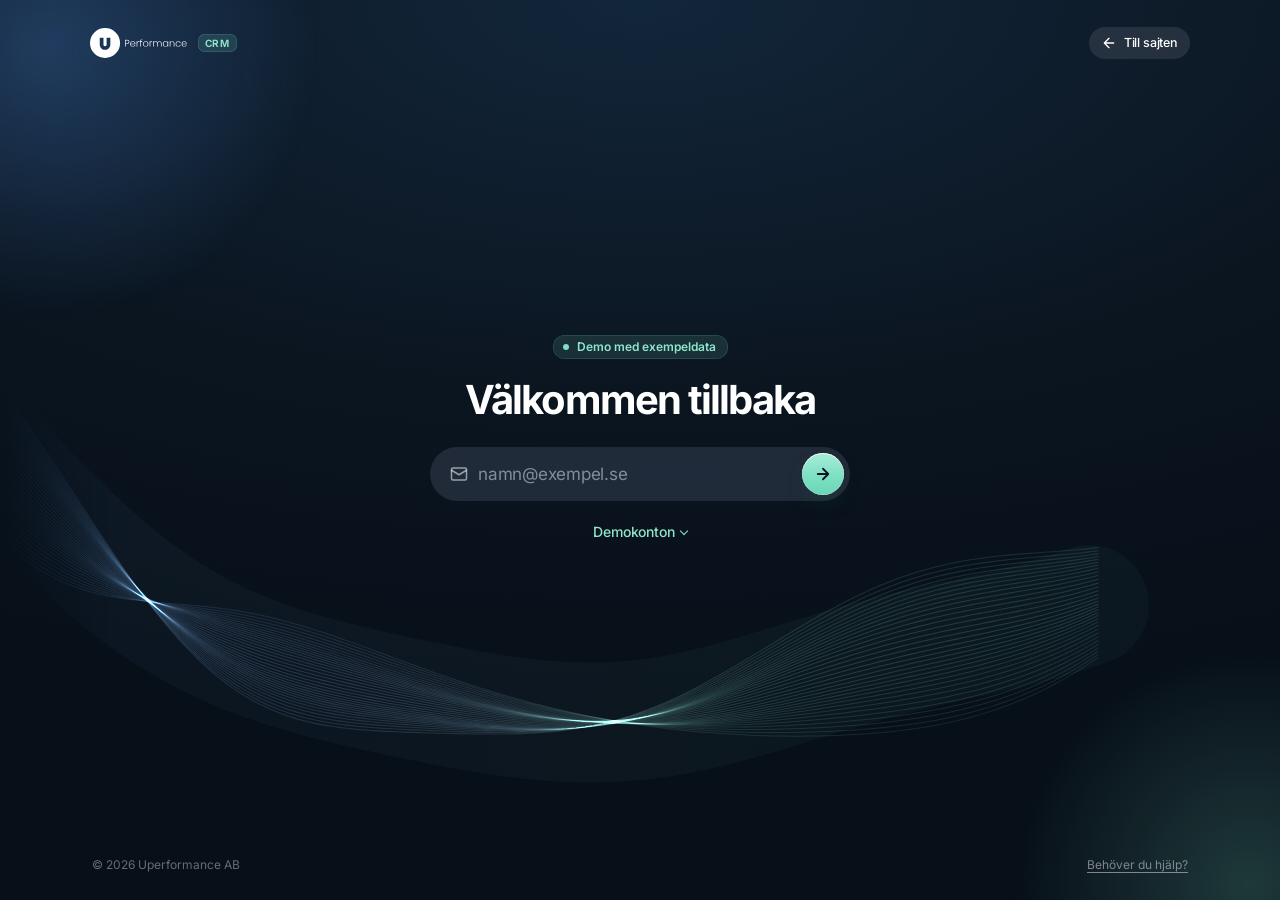
==== crm/logga-in.html @ 2f88c302 "Visningsversion" ====
<!doctype html>
<html lang="sv">
<head>
<meta charset="utf-8">
<script src="skarpt.js"></script>
<script>
  // Skarpt läge (node server/server.js): visa e-post och engångskod direkt, utan att demorollerna blinkar förbi
  if (window.UP_SKARPT && window.UP_SKARPT.lage === 'skarp') document.documentElement.setAttribute('data-lage', 'skarp');
</script>
<meta name="viewport" content="width=device-width, initial-scale=1, viewport-fit=cover">
<meta name="referrer" content="same-origin">
<title>Logga in · Uperformance</title>
<meta name="robots" content="noindex">
<meta name="theme-color" content="#0b1520">
<link rel="icon" href="favicon.png" type="image/png">
<!-- Typsnitten ligger på vår egen server (GDPR) – inget hämtas från Google -->
<link rel="stylesheet" href="../assets/typsnitt/typsnitt.css?v=1">
<link rel="stylesheet" href="crm.css?v=62">
<link rel="stylesheet" href="premium.css?v=42">
<link rel="stylesheet" href="kund.css?v=16">
<link rel="stylesheet" href="logga-in.css?v=12">
<link rel="stylesheet" href="../assets/logga.css?v=4">
<link rel="stylesheet" href="logga-in-apple.css?v=21">
<script src="../assets/overgang.js?v=3"></script>
<script src="portal.js?v=5" defer></script>
<script src="lager.js?v=26" defer></script>
<script src="data.js?v=25" defer></script>
<script src="../assets/logga.js?v=1" defer></script>
<script src="qr.js?v=1" defer></script>
<script src="logga-in.js?v=23" defer></script>
</head>
<body class="li-sida">
<svg width="0" height="0" style="position:absolute" aria-hidden="true" focusable="false">
  <symbol id="logo" viewBox="0 0 1274.2 395">
    <path fill="none" stroke="currentColor" stroke-width="20" d="M198,10c103.9,0,188,84,188,187.5s-84.1,187.5-188,187.5S10,301,10,197.5,94.1,10,198,10Z"/>
    <path fill="currentColor" d="M177.5,127.8v88.6c0,7.3,1.6,13,4.7,17.3,3.3,4.1,8.4,6.2,15.5,6.2s12.4-2.1,15.8-6.2c3.4-4.3,5.1-10.1,5.1-17.3v-88.6h49.1v88.6c0,14.9-3.1,27.8-9.3,38.4-6.2,10.5-14.7,18.4-25.5,23.8-10.8,5.3-22.9,8-36.2,8s-25.2-2.7-35.5-8c-10.2-5.3-18.2-13.2-24-23.8-5.8-10.5-8.7-23.3-8.7-38.4v-88.6h49.1-.1Z"/>
    <path fill="currentColor" d="M518.7,181.6c0,7.7-2.5,13.9-7.6,18.7-5.1,4.7-12.7,7.1-22.8,7.1h-18.2v38.4h-9v-90h27.2c10,0,17.6,2.4,22.7,7.1,5.1,4.7,7.7,11,7.7,18.8h0ZM488.3,199.6c14.1,0,21.1-6,21.1-18s-1.7-10.6-5-13.6c-3.3-3.1-8.7-4.6-16.1-4.6h-18.2v36.3h18.2ZM597.4,207c0,3.1,0,5.4-.3,7.1h-58.3c.3,5.3,1.5,9.9,3.9,13.6,2.3,3.8,5.4,6.7,9.1,8.6,3.8,1.9,7.9,2.8,12.4,2.8s10.7-1.4,14.7-4.2,6.7-6.7,8-11.5h9.5c-1.7,6.9-5.4,12.5-11.1,16.9-5.6,4.3-12.6,6.4-21.1,6.4s-12.5-1.5-17.8-4.4c-5.2-3-9.4-7.2-12.4-12.6-2.9-5.5-4.4-11.9-4.4-19.2s1.5-13.7,4.4-19.2,7-9.7,12.2-12.6c5.2-2.9,11.2-4.4,17.9-4.4s12.5,1.5,17.5,4.4c5.1,2.9,8.9,6.9,11.6,11.8,2.7,4.9,4.1,10.3,4.1,16.3v.2ZM588.3,206.7c0-5.2-1-9.7-3.2-13.4-2.1-3.7-5.1-6.5-8.9-8.4-3.8-1.9-7.9-2.8-12.4-2.8-6.7,0-12.4,2.1-17.1,6.4-4.7,4.3-7.3,10.3-7.9,18.2h49.5ZM622.9,187.9c2-4.4,5-7.8,9-10.2,4.1-2.4,9.1-3.6,15.1-3.6v9.4h-2.4c-6.5,0-11.8,1.8-15.7,5.3s-5.9,9.4-5.9,17.6v39.3h-9v-70.3h9v12.5h0ZM688.2,183h-16.3v62.7h-9v-62.7h-9.8v-7.6h9.8v-4.9c0-7.6,1.9-13.3,5.8-16.9,3.9-3.6,10.3-5.4,19.1-5.4v7.7c-5.8,0-10,1.1-12.4,3.3-2.3,2.2-3.5,6-3.5,11.2v4.9h16.3v7.6h0ZM733.2,246.7c-6.6,0-12.6-1.5-17.9-4.4-5.2-3-9.4-7.2-12.5-12.6-3-5.5-4.5-11.9-4.5-19.2s1.5-13.6,4.6-19.1,7.3-9.7,12.6-12.6c5.3-3,11.3-4.5,17.9-4.5s12.6,1.5,17.9,4.5c5.4,2.9,9.6,7.1,12.6,12.6,3.1,5.4,4.6,11.8,4.6,19.1s-1.5,13.6-4.6,19.1-7.3,9.7-12.7,12.7c-5.4,2.9-11.4,4.4-18,4.4h0ZM733.2,238.9c4.6,0,8.9-1,12.9-3.1,3.9-2.1,7.1-5.3,9.5-9.5,2.5-4.3,3.7-9.5,3.7-15.7s-1.2-11.4-3.6-15.6c-2.4-4.3-5.6-7.5-9.5-9.5-3.9-2.1-8.2-3.2-12.9-3.2s-8.9,1.1-12.9,3.2c-3.9,2.1-7.1,5.2-9.5,9.5-2.3,4.2-3.5,9.4-3.5,15.6s1.2,11.4,3.5,15.7c2.4,4.2,5.5,7.4,9.4,9.5s8.2,3.1,12.9,3.1h0ZM794,187.9c2-4.4,5-7.8,9-10.2,4.1-2.4,9.1-3.6,15.1-3.6v9.4h-2.4c-6.5,0-11.8,1.8-15.7,5.3s-5.9,9.4-5.9,17.6v39.3h-9v-70.3h9v12.5h0ZM915.3,174.1c8.2,0,14.9,2.6,20.1,7.9,5.2,5.1,7.9,12.7,7.9,22.5v41.2h-8.9v-40.2c0-7.6-1.8-13.5-5.5-17.5s-8.7-6.1-15.1-6.1-11.9,2.2-15.8,6.6c-3.9,4.4-5.9,10.7-5.9,19.1v38.1h-8.9v-40.2c0-7.6-1.8-13.5-5.5-17.5s-8.8-6.1-15.2-6.1-11.9,2.2-15.8,6.6c-3.9,4.4-5.9,10.7-5.9,19.1v38.1h-9v-70.3h9v12.1c2.2-4.4,5.4-7.7,9.5-9.9,4.1-2.3,8.7-3.5,13.8-3.5s11.4,1.5,16,4.4,8,7.2,10,12.9c1.9-5.6,5.1-9.8,9.7-12.7,4.6-3,9.9-4.5,15.7-4.5h-.2ZM959.2,210.4c0-7.2,1.4-13.5,4.2-18.9,2.9-5.5,6.9-9.7,12-12.6,5.1-3,10.9-4.5,17.4-4.5s12.4,1.5,17.3,4.6c4.9,3.1,8.4,7,10.6,11.8v-15.4h9v70.3h-9v-15.6c-2.2,4.8-5.8,8.8-10.7,12-4.8,3.1-10.6,4.6-17.3,4.6s-12.1-1.5-17.3-4.5c-5.1-3-9.1-7.3-12-12.7-2.8-5.5-4.2-11.8-4.2-19.1h0ZM1020.6,210.6c0-5.7-1.2-10.6-3.5-14.9-2.3-4.3-5.5-7.6-9.5-9.9-3.9-2.3-8.3-3.5-13.1-3.5s-9.4,1.1-13.4,3.3c-3.9,2.2-7.1,5.5-9.4,9.8-2.2,4.2-3.3,9.2-3.3,15.1s1.1,10.8,3.3,15.2c2.3,4.3,5.4,7.6,9.4,9.9,3.9,2.2,8.4,3.3,13.4,3.3s9.2-1.2,13.1-3.5c4-2.3,7.2-5.6,9.5-9.9,2.3-4.3,3.5-9.3,3.5-14.9h0ZM1083.1,174.1c8.4,0,15.3,2.6,20.6,7.9,5.3,5.1,8,12.7,8,22.5v41.2h-8.9v-40.2c0-7.6-1.9-13.5-5.8-17.5-3.8-4-9-6.1-15.6-6.1s-12.2,2.1-16.2,6.4c-4,4.3-6.1,10.6-6.1,18.9v38.4h-9v-70.3h9v12c2.2-4.3,5.4-7.6,9.7-9.8,4.2-2.3,9-3.5,14.3-3.5h0ZM1127.5,210.6c0-7.3,1.5-13.6,4.4-19.1s7-9.7,12.1-12.6c5.1-3,11-4.5,17.6-4.5s15.8,2.1,21.4,6.4c5.7,4.3,9.3,10.1,10.9,17.5h-9.7c-1.2-5.1-3.8-9-7.9-11.8-3.9-2.9-8.9-4.4-14.8-4.4s-9,1.1-12.7,3.2c-3.8,2.1-6.8,5.4-9,9.7-2.1,4.2-3.2,9.4-3.2,15.6s1.1,11.4,3.2,15.7c2.2,4.3,5.2,7.5,9,9.7,3.8,2.1,8,3.2,12.7,3.2s10.9-1.4,14.8-4.2c4-2.9,6.7-7,7.9-12.1h9.7c-1.6,7.2-5.3,13-10.9,17.4-5.7,4.4-12.8,6.6-21.4,6.6s-12.5-1.5-17.6-4.4c-5.1-3-9.2-7.2-12.1-12.6-2.9-5.5-4.4-11.9-4.4-19.2h0ZM1274.2,207c0,3.1,0,5.4-.3,7.1h-58.3c.3,5.3,1.5,9.9,3.9,13.6,2.3,3.8,5.4,6.7,9.1,8.6,3.8,1.9,7.9,2.8,12.4,2.8s10.7-1.4,14.7-4.2,6.7-6.7,8-11.5h9.5c-1.7,6.9-5.4,12.5-11.1,16.9-5.6,4.3-12.6,6.4-21.1,6.4s-12.5-1.5-17.8-4.4c-5.2-3-9.4-7.2-12.4-12.6-2.9-5.5-4.4-11.9-4.4-19.2s1.5-13.7,4.4-19.2,7-9.7,12.2-12.6c5.2-2.9,11.2-4.4,17.9-4.4s12.5,1.5,17.5,4.4c5.1,2.9,8.9,6.9,11.6,11.8,2.7,4.9,4.1,10.3,4.1,16.3v.2ZM1265,206.7c0-5.2-1-9.7-3.2-13.4-2.1-3.7-5.1-6.5-8.9-8.4s-7.9-2.8-12.4-2.8c-6.7,0-12.4,2.1-17.1,6.4-4.7,4.3-7.3,10.3-7.9,18.2h49.5Z"/>
  </symbol>
  <symbol id="u-mark" viewBox="0 0 396 395"><path fill="none" stroke="currentColor" stroke-width="20" d="M198,10c103.9,0,188,84,188,187.5s-84.1,187.5-188,187.5S10,301,10,197.5,94.1,10,198,10Z"/><path fill="currentColor" d="M177.5,127.8v88.6c0,7.3,1.6,13,4.7,17.3,3.3,4.1,8.4,6.2,15.5,6.2s12.4-2.1,15.8-6.2c3.4-4.3,5.1-10.1,5.1-17.3v-88.6h49.1v88.6c0,14.9-3.1,27.8-9.3,38.4-6.2,10.5-14.7,18.4-25.5,23.8-10.8,5.3-22.9,8-36.2,8s-25.2-2.7-35.5-8c-10.2-5.3-18.2-13.2-24-23.8-5.8-10.5-8.7-23.3-8.7-38.4v-88.6h49.1-.1Z"/></symbol>
  <symbol id="i-prat" viewBox="0 0 24 24"><path pathLength="1" d="M7.9 20A9 9 0 1 0 4 16.1L2 22Z"/><path pathLength="1" d="M8 12h.01M12 12h.01M16 12h.01"/></symbol>
  <symbol id="i-projekt" viewBox="0 0 24 24"><rect pathLength="1" x="3" y="4" width="18" height="16" rx="2"/><path pathLength="1" d="M8 4v16M14 4v16"/></symbol>
  <symbol id="i-kunder" viewBox="0 0 24 24"><rect pathLength="1" x="4" y="2" width="16" height="20" rx="2"/><path pathLength="1" d="M9 22v-4h6v4M8 6h.01M12 6h.01M16 6h.01M8 10h.01M12 10h.01M16 10h.01M8 14h.01M12 14h.01M16 14h.01"/></symbol>
  <symbol id="i-mote" viewBox="0 0 24 24"><path pathLength="1" d="M16 21v-2a4 4 0 0 0-4-4H6a4 4 0 0 0-4 4v2M22 21v-2a4 4 0 0 0-3-3.87M16 3.13a4 4 0 0 1 0 7.75"/><circle pathLength="1" cx="9" cy="7" r="4"/></symbol>
  <symbol id="i-pil" viewBox="0 0 24 24"><path pathLength="1" d="M5 12h14M12 5l7 7-7 7"/></symbol>
  <symbol id="i-pil-v" viewBox="0 0 24 24"><path pathLength="1" d="M19 12H5M12 19l-7-7 7-7"/></symbol>
  <symbol id="i-bock" viewBox="0 0 24 24"><path pathLength="1" d="M20 6 9 17l-5-5"/></symbol>
  <symbol id="i-oga" viewBox="0 0 24 24"><path pathLength="1" d="M2 12s3.5-7 10-7 10 7 10 7-3.5 7-10 7S2 12 2 12z"/><circle pathLength="1" cx="12" cy="12" r="3"/></symbol><symbol id="i-las" viewBox="0 0 24 24"><rect pathLength="1" x="3" y="11" width="18" height="11" rx="2"/><path pathLength="1" d="M7 11V7a5 5 0 0 1 10 0v4"/></symbol>
  <symbol id="i-lank" viewBox="0 0 24 24"><path pathLength="1" d="M10 13a5 5 0 0 0 7.54.54l3-3a5 5 0 0 0-7.07-7.07l-1.72 1.71"/><path pathLength="1" d="M14 11a5 5 0 0 0-7.54-.54l-3 3a5 5 0 0 0 7.07 7.07l1.71-1.71"/></symbol>
  <symbol id="i-dokument" viewBox="0 0 24 24"><path pathLength="1" d="M14 2H6a2 2 0 0 0-2 2v16a2 2 0 0 0 2 2h12a2 2 0 0 0 2-2V8z"/><path pathLength="1" d="M14 2v6h6M16 13H8M16 17H8M10 9H8"/></symbol>
  <symbol id="i-hjarta" viewBox="0 0 24 24"><path pathLength="1" d="M19 14c1.49-1.46 3-3.21 3-5.5A5.5 5.5 0 0 0 16.5 3c-1.76 0-3 .5-4.5 2-1.5-1.5-2.74-2-4.5-2A5.5 5.5 0 0 0 2 8.5c0 2.3 1.5 4.05 3 5.5l7 7Z"/></symbol>
  <symbol id="i-info" viewBox="0 0 24 24"><circle pathLength="1" cx="12" cy="12" r="10"/><path pathLength="1" d="M12 16v-4M12 8h.01"/></symbol>
  <symbol id="i-kalender" viewBox="0 0 24 24"><rect pathLength="1" x="3" y="4" width="18" height="18" rx="2"/><path pathLength="1" d="M16 2v4M8 2v4M3 10h18"/></symbol>
  <symbol id="i-klubb" viewBox="0 0 24 24"><path pathLength="1" d="M6 9H4.5a2.5 2.5 0 0 1 0-5H6M18 9h1.5a2.5 2.5 0 0 0 0-5H18M4 22h16M10 14.66V17c0 .55-.47.98-.97 1.21C7.85 18.75 7 20.24 7 22M14 14.66V17c0 .55.47.98.97 1.21C16.15 18.75 17 20.24 17 22M18 2H6v7a6 6 0 0 0 12 0V2Z"/></symbol>
  <symbol id="i-salj" viewBox="0 0 24 24"><path pathLength="1" d="M3 3v18h18"/><path pathLength="1" d="m19 9-5 5-4-4-3 3"/></symbol>
  <symbol id="i-mejl" viewBox="0 0 24 24"><rect pathLength="1" x="2" y="4" width="20" height="16" rx="2"/><path pathLength="1" d="m22 7-10 6L2 7"/></symbol>
  <symbol id="i-varning" viewBox="0 0 24 24"><path pathLength="1" d="m21.73 18-8-14a2 2 0 0 0-3.48 0l-8 14A2 2 0 0 0 4 21h16a2 2 0 0 0 1.73-3Z"/><path pathLength="1" d="M12 9v4M12 17h.01"/></symbol>
  <symbol id="i-klocka" viewBox="0 0 24 24"><circle pathLength="1" cx="12" cy="12" r="10"/><path pathLength="1" d="M12 6v6l4 2"/></symbol>
  <symbol id="i-ut" viewBox="0 0 24 24"><path pathLength="1" d="M7 17 17 7M8 7h9v9"/></symbol>
  <!-- samma symboler som CRM:et (index.html) – ersätter emojin i scenens brickor och rollkorten -->
  <symbol id="i-trend" viewBox="0 0 24 24"><path pathLength="1" d="M22 7 13.5 15.5l-5-5L2 17M16 7h6v6"/></symbol>
  <symbol id="i-stetoskop" viewBox="0 0 24 24"><path pathLength="1" d="M11 2v2"/><path pathLength="1" d="M5 2v2"/><path pathLength="1" d="M5 3H4a2 2 0 0 0-2 2v4a6 6 0 0 0 12 0V5a2 2 0 0 0-2-2h-1"/><path pathLength="1" d="M8 15a6 6 0 0 0 12 0v-3"/><circle pathLength="1" cx="20" cy="10" r="2"/></symbol>
  <symbol id="i-underlag" viewBox="0 0 24 24"><rect pathLength="1" x="8" y="2" width="8" height="4" rx="1"/><path pathLength="1" d="M16 4h2a2 2 0 0 1 2 2v14a2 2 0 0 1-2 2H6a2 2 0 0 1-2-2V6a2 2 0 0 1 2-2h2"/><path pathLength="1" d="M12 11h4M12 16h4M8 11h.01M8 16h.01"/></symbol>
  <symbol id="i-medalj" viewBox="0 0 24 24"><path pathLength="1" d="m15.477 12.89 1.515 8.526a.5.5 0 0 1-.81.47l-3.58-2.687a1 1 0 0 0-1.197 0l-3.586 2.686a.5.5 0 0 1-.81-.469l1.514-8.526"/><circle pathLength="1" cx="12" cy="8" r="6"/></symbol>
  <symbol id="i-skold" viewBox="0 0 24 24"><path pathLength="1" d="M20 13c0 5-3.5 7.5-7.66 8.95a1 1 0 0 1-.67-.01C7.5 20.5 4 18 4 13V6a1 1 0 0 1 1-1c2 0 4.5-1.2 6.24-2.72a1.17 1.17 0 0 1 1.52 0C14.51 3.81 17 5 19 5a1 1 0 0 1 1 1z"/><path pathLength="1" d="m9 12 2 2 4-4"/></symbol>
  <symbol id="i-krona" viewBox="0 0 24 24"><path pathLength="1" d="M11.562 3.266a.5.5 0 0 1 .876 0L15.39 8.87a1 1 0 0 0 1.516.294L21.183 5.5a.5.5 0 0 1 .798.519l-2.834 10.246a1 1 0 0 1-.956.734H5.81a1 1 0 0 1-.957-.734L2.02 6.02a.5.5 0 0 1 .798-.519l4.276 3.664a1 1 0 0 0 1.516-.294z"/><path pathLength="1" d="M5 21h14"/></symbol>
</svg>

<div class="li-rutnat">
  <!-- Vänster: samma mörka panel som CRM:ets sidomeny (varumärket överst, neonkanten mot sidan) -->
  <div class="li-vanster">
    <div class="li-bakgrund" aria-hidden="true"><span></span><span></span></div>
    <header class="li-topp">
      <a class="li-logga" href="../" aria-label="Uperformance – till startsidan"><span class="li-logga-hel" data-up-logga="hel"></span><span><small>CRM</small></span></a>
      <a class="li-tillbaka" href="../"><svg class="ikon" aria-hidden="true"><use href="#i-pil-v"/></svg><span>Till sajten</span></a>
    </header>

    <main class="li-main">
      <p class="li-eyebrow"><i aria-hidden="true"></i><span data-li-eyebrow>Demo med exempeldata</span></p>
      <h1>Välkommen tillbaka</h1>
      <p class="li-ingress"><span data-li-halsning>Hej</span>! Logga in för att fortsätta till CRM:et.</p>

      <!-- Demo: e-post (demokontonas adresser) eller ett av kontona nedan – inget lösenord, allt sparas i den här webbläsaren -->
      <form class="li-inlogg" data-li-demo data-bara-demo novalidate>
        <label class="li-falt-ram"><svg class="ikon" aria-hidden="true"><use href="#i-mejl"/></svg><span class="sr">E-postadress</span><input class="li-falt" type="email" name="epost" list="li-demo-adresser" autocomplete="off" inputmode="email" maxlength="254" placeholder="namn@exempel.se" data-li-demo-epost></label>
        <datalist id="li-demo-adresser" data-li-demo-adresser></datalist>
        <button class="li-knapp" type="submit" data-li-demo-knapp>Fortsätt<svg class="ikon" aria-hidden="true"><use href="#i-pil"/></svg><svg class="ikon li-bock" aria-hidden="true"><use href="#i-bock"/></svg></button>
        <p class="li-fel" data-li-demo-fel role="alert" hidden><svg class="ikon" aria-hidden="true"><use href="#i-varning"/></svg><span></span></p>
      </form>

      <!-- Skarpt läge: e-post + lösenord (steg ett) → eget lösenord första gången → tvåsteg om det är på. Engångskod via e-post som reserv. -->
      <form class="li-inlogg" data-li-form data-bara-skarp data-metod="losenord" novalidate>
        <div class="li-steg" data-li-steg="epost">
          <label class="li-falt-ram"><svg class="ikon" aria-hidden="true"><use href="#i-mejl"/></svg><span class="sr">E-postadress</span><input class="li-falt" type="email" name="epost" autocomplete="username" inputmode="email" maxlength="254" placeholder="namn@foretag.se" required data-li-epost></label>
          <label class="li-falt-ram li-losen-ram" data-li-bara-losen><svg class="ikon" aria-hidden="true"><use href="#i-las"/></svg><span class="sr">Lösenord</span><input class="li-falt" type="password" name="losenord" autocomplete="current-password" maxlength="200" placeholder="Lösenord" data-li-losen><button type="button" class="li-visa" data-li="visa-losen" aria-label="Visa lösenordet" aria-pressed="false"><svg class="ikon" aria-hidden="true"><use href="#i-oga"/></svg></button></label>
          <button class="li-knapp" type="submit" data-li-knapp><span data-li-knapptext>Logga in</span><svg class="ikon" aria-hidden="true"><use href="#i-pil"/></svg></button>
          <div class="li-kodlankar li-metodlank"><button type="button" data-li="metod">Glömt lösenordet? Logga in med engångskod</button></div>
        </div>
        <div class="li-steg" data-li-steg="nytt" hidden>
          <p class="li-stegmarke"><svg class="ikon" aria-hidden="true"><use href="#i-las"/></svg>Första inloggningen · Välj ett eget lösenord</p>
          <p class="li-skickat li-nytt-text"><span class="li-ikon"><svg class="ikon" aria-hidden="true"><use href="#i-skold"/></svg></span><span>Du loggade in med det tillfälliga lösenordet. Välj ett eget – minst <b data-li-minst>10</b> tecken, gärna några ord.</span></p>
          <!-- Koden till kontots egen e-post (2026-11-23): det tillfälliga lösenordet är gemensamt, så koden visar att det är rätt person -->
          <label class="li-falt-ram" data-li-bara-epostkod><svg class="ikon" aria-hidden="true"><use href="#i-mejl"/></svg><span class="sr">Koden från din e-post</span><input class="li-falt" type="text" name="epostkod" inputmode="numeric" autocomplete="one-time-code" pattern="[0-9]{6}" maxlength="7" placeholder="Koden från din e-post – 6 siffror" spellcheck="false" data-li-epostkod></label>
          <label class="li-falt-ram"><svg class="ikon" aria-hidden="true"><use href="#i-las"/></svg><span class="sr">Nytt lösenord</span><input class="li-falt" type="password" name="nytt" autocomplete="new-password" maxlength="200" placeholder="Nytt lösenord" data-li-nytt></label>
          <label class="li-falt-ram"><svg class="ikon" aria-hidden="true"><use href="#i-las"/></svg><span class="sr">Upprepa det nya lösenordet</span><input class="li-falt" type="password" name="upprepa" autocomplete="new-password" maxlength="200" placeholder="Upprepa lösenordet" data-li-upprepa></label>
          <p class="li-styrka" data-li-styrka aria-live="polite"><i><i data-li-styrka-stapel></i></i><span data-li-styrka-text>Minst 10 tecken</span></p>
          <button class="li-knapp" type="submit" data-li-knapp-nytt>Spara och logga in<svg class="ikon" aria-hidden="true"><use href="#i-pil"/></svg></button>
          <div class="li-kodlankar"><button type="button" data-li="byt-epost">Avbryt</button></div>
        </div>
        <!-- Krav på tvåstegsverifiering (KRAV_TVASTEG, 2026-11-23): konto utan tvåsteg ställer in appen här innan sessionen skapas -->
        <div class="li-steg" data-li-steg="ny-tvasteg" hidden>
          <p class="li-stegmarke"><svg class="ikon" aria-hidden="true"><use href="#i-las"/></svg>Tvåstegsverifiering krävs · Ställ in appen</p>
          <p class="li-skickat li-nytt-text"><span class="li-ikon"><svg class="ikon" aria-hidden="true"><use href="#i-skold"/></svg></span><span>Alla konton loggar in med en kod från en autentiseringsapp, till exempel Microsoft Authenticator eller Google Authenticator. Skanna QR-koden med appen och skriv koden den visar.</span></p>
          <div class="li-qr" data-li-qr role="img" aria-label="QR-kod för autentiseringsappen"><span class="li-qr-laddar">Hämtar …</span></div>
          <p class="li-hemlighet"><span>Kan du inte skanna? Lägg till nyckeln för hand:</span><code data-li-hemlighet></code></p>
          <label class="li-falt-ram"><svg class="ikon" aria-hidden="true"><use href="#i-las"/></svg><span class="sr">Koden från appen</span><input class="li-falt" type="text" name="nykod" inputmode="numeric" autocomplete="one-time-code" pattern="[0-9]{6}" maxlength="7" placeholder="Koden från appen – 6 siffror" spellcheck="false" data-li-nykod></label>
          <button class="li-knapp" type="submit" data-li-knapp-ny>Slå på och logga in<svg class="ikon" aria-hidden="true"><use href="#i-pil"/></svg></button>
          <div class="li-kodlankar"><button type="button" data-li="byt-epost">Avbryt</button></div>
        </div>
        <div class="li-steg" data-li-steg="reservkoder" hidden>
          <p class="li-stegmarke"><svg class="ikon" aria-hidden="true"><use href="#i-bock"/></svg>Tvåstegsverifiering är på · Spara reservkoderna</p>
          <p class="li-skickat li-nytt-text"><span class="li-ikon"><svg class="ikon" aria-hidden="true"><use href="#i-skold"/></svg></span><span>Tappar du telefonen loggar du in med en av de här koderna. Varje kod gäller en gång – <b>de visas bara nu</b>, så spara dem på ett säkert ställe.</span></p>
          <ol class="li-reservkoder" data-li-reservkoder></ol>
          <button class="li-knapp" type="submit" data-li-knapp-reserv>Jag har sparat koderna – fortsätt<svg class="ikon" aria-hidden="true"><use href="#i-pil"/></svg></button>
        </div>
        <div class="li-steg" data-li-steg="kod" hidden>
          <p class="li-stegmarke" data-li-bara-tvasteg><svg class="ikon" aria-hidden="true"><use href="#i-las"/></svg>Steg 2 av 2 · Tvåstegsverifiering</p>
          <p class="li-skickat"><span class="li-ikon"><svg class="ikon" aria-hidden="true"><use href="#i-mejl"/></svg></span><span>Koden är skickad till <strong data-li-till></strong></span></p>
          <!-- Ett enda inmatningsfält (klistra in, autofyll av engångskod) – de sex rutorna är bara utseendet -->
          <label class="li-kodetikett"><span class="sr">Engångskod</span>
            <span class="li-kod" data-li-kodruta>
              <input class="li-kodfalt" type="text" name="kod" inputmode="numeric" autocomplete="one-time-code" pattern="[0-9]{6}" maxlength="11" placeholder="000000" required spellcheck="false" aria-describedby="li-giltig" data-li-kod>
              <span class="li-rutor" aria-hidden="true"><i></i><i></i><i></i><b></b><i></i><i></i><i></i></span>
            </span>
          </label>
          <div class="li-giltig" id="li-giltig" data-li-giltig><svg class="ikon" aria-hidden="true"><use href="#i-klocka"/></svg><span data-li-giltig-text>Koden gäller i 10 minuter</span><i class="li-giltig-stapel" aria-hidden="true"><i data-li-stapel></i></i></div>
          <button class="li-knapp" type="submit" data-li-knapp-kod>Logga in<svg class="ikon" aria-hidden="true"><use href="#i-pil"/></svg><svg class="ikon li-bock" aria-hidden="true"><use href="#i-bock"/></svg></button>
          <div class="li-kodlankar"><button type="button" data-li="ny-kod">Skicka en ny kod</button><button type="button" data-li="reserv" data-li-bara-tvasteg>Använd en reservkod</button><button type="button" data-li="byt-epost">Byt e-postadress</button></div>
          <p class="li-ingenkod" data-li-ingenkod hidden>Ingen kod? Kontrollera stavningen – koden skickas bara till adresser med ett konto i teamet.</p>
        </div>
        <p class="li-fel" data-li-fel role="alert" hidden><svg class="ikon" aria-hidden="true"><use href="#i-varning"/></svg><span></span></p>
        <p class="li-konsol" data-li-konsol hidden><svg class="ikon" aria-hidden="true"><use href="#i-info"/></svg><span>Lokal testmiljö: koden skrivs i serverns konsol och i serverns utkorg.</span></p>
      </form>
      <p class="li-integritet" data-bara-skarp>Vi loggar inloggningar (tid och IP-adress) för säkerheten. IP-adressen maskeras efter 90 dagar och loggen raderas efter 12 månader. <a href="../integritet.html#inloggning">Integritet</a></p>

      <!-- Demo: teamets fyra konton (avataren med närvaron, namnet och rollen) – tangenterna 1–4 väljer -->
      <div class="li-konton" data-bara-demo>
        <p class="li-eller"><span>eller välj ett konto</span></p>
        <div class="li-roller" role="group" aria-label="Logga in som">
          <button class="li-roll" type="button" data-roll="gs" aria-keyshortcuts="1">
            <span class="li-avatar">GS<i class="li-prick" data-li-status="gs" hidden><span class="sr"></span></i></span>
            <span class="li-roll-text"><strong>Gustav Svensson<span class="li-senast" data-li-senast hidden>Senast</span></strong><small>Säljare och försäljningschef</small></span>
            <kbd class="li-tangent" aria-hidden="true">1</kbd>
            <span class="li-pil"><svg class="ikon" aria-hidden="true"><use href="#i-pil"/></svg><svg class="ikon li-bock" aria-hidden="true"><use href="#i-bock"/></svg></span>
          </button>
          <button class="li-roll" type="button" data-roll="ma" aria-keyshortcuts="2">
            <span class="li-avatar li-avatar-salj">MA<i class="li-prick" data-li-status="ma" hidden><span class="sr"></span></i></span>
            <span class="li-roll-text"><strong>Magnus Andreasson<span class="li-senast" data-li-senast hidden>Senast</span></strong><small>Säljare</small></span>
            <kbd class="li-tangent" aria-hidden="true">2</kbd>
            <span class="li-pil"><svg class="ikon" aria-hidden="true"><use href="#i-pil"/></svg><svg class="ikon li-bock" aria-hidden="true"><use href="#i-bock"/></svg></span>
          </button>
          <button class="li-roll" type="button" data-roll="dr" aria-keyshortcuts="3">
            <span class="li-avatar li-avatar-test">DR<i class="li-prick" data-li-status="dr" hidden><span class="sr"></span></i></span>
            <span class="li-roll-text"><strong>Dale Reese<span class="li-senast" data-li-senast hidden>Senast</span></strong><small>Testansvarig</small></span>
            <kbd class="li-tangent" aria-hidden="true">3</kbd>
            <span class="li-pil"><svg class="ikon" aria-hidden="true"><use href="#i-pil"/></svg><svg class="ikon li-bock" aria-hidden="true"><use href="#i-bock"/></svg></span>
          </button>
          <button class="li-roll" type="button" data-roll="ad" aria-keyshortcuts="4">
            <span class="li-avatar li-avatar-admin">AD<i class="li-prick" data-li-status="ad" hidden><span class="sr"></span></i></span>
            <span class="li-roll-text"><strong>Administratör<span class="li-senast" data-li-senast hidden>Senast</span></strong><small>Konton och säkerhet</small></span>
            <kbd class="li-tangent" aria-hidden="true">4</kbd>
            <span class="li-pil"><svg class="ikon" aria-hidden="true"><use href="#i-pil"/></svg><svg class="ikon li-bock" aria-hidden="true"><use href="#i-bock"/></svg></span>
          </button>
        </div>
      </div>

      <nav class="li-kundvy" aria-label="Kundens sidor – öppnas utan inloggning">
        <span class="li-kundvy-etikett">Kundens sidor</span>
        <a href="kund.html#t=Vk7Qm2xR9pLt4Wn8Zc3Hs6Ya" title="Företagets underlag – öppnas utan inloggning"><svg class="ikon" aria-hidden="true"><use href="#i-lank"/></svg>Beställning</a>
        <a href="offert.html#o=Of7Bm2Kq9Xw4Rt8Zp3Hn6Vy" title="Offerten som kunden godkänner digitalt"><svg class="ikon" aria-hidden="true"><use href="#i-dokument"/></svg>Offert</a>
        <a href="halsa.html#h=Hd3Vk7Qm2xR9pLt4Wn8Zc3" data-li-halsa title="Deltagarens personliga länk"><svg class="ikon" aria-hidden="true"><use href="#i-hjarta"/></svg>Hälsoformulär</a>
      </nav>
    </main>

    <footer class="li-fot"><span>© <span data-ar>2026</span> Uperformance AB</span><a href="../#kontakt">Behöver du hjälp?</a></footer>
  </div>

  <!-- Höger: en hjälte som CRM:ets (mörk, rundad, nära kanterna) – svävande kort och nyckeltal ur exempeldatan -->
  <div class="li-hoger">
    <section class="li-scen" data-scen aria-hidden="true">
      <div class="li-scen-topp">
        <p class="li-scen-ogon"><i></i>Översikt · bilden visar exempeldata</p>
        <span class="li-datum" data-li-datum></span>
      </div>
      <div class="li-scen-text">
        <h2>Hela kundresan i <em>ett system</em>.</h2>
        <p>Sälj, testteam och admin i samma CRM – från första kontakt till testdag, uppföljning och provision till klubben.</p>
      </div>
      <div class="li-scen-inre">
        <div class="li-kort li-kort-panel" style="--d:1">
          <div class="li-kort-flyt">
            <span class="li-kort-etikett"><svg class="ikon"><use href="#i-salj"/></svg>Öppen pipeline</span>
            <strong class="li-stort" data-li-pipe>1,2<small>Mkr</small></strong>
            <div class="li-staplar" data-li-staplar>
              <span style="--hojd:80%;--i:0;--f:#5b8fd0"><i></i><b>452 tkr</b><small>Ny kontakt</small></span>
              <span style="--hojd:12%;--i:1;--f:#3aa9c9"><i></i><b>57 tkr</b><small>Kundbesök</small></span>
              <span style="--hojd:75%;--i:2;--f:#5ad1c8"><i></i><b>424 tkr</b><small>Offert</small></span>
              <span style="--hojd:55%;--i:3;--f:#7ee0c3"><i></i><b>311 tkr</b><small>Underlag</small></span>
            </div>
            <div class="li-chips" data-li-chips><span>6 affärer</span><span>3 projekt</span></div>
          </div>
        </div>
        <div class="li-kort li-kort-ring" style="--d:2.4">
          <div class="li-kort-flyt"><div data-scen-ring></div><span class="li-kort-etikett li-mitten" data-scen-ring-etikett><svg class="ikon"><use href="#i-hjarta"/></svg>Hälsoformulär</span></div>
        </div>
        <div class="li-kort li-kort-chatt" style="--d:2">
          <div class="li-kort-flyt">
            <span class="li-kort-etikett"><svg class="ikon"><use href="#i-prat"/></svg>Meddelanden<i class="li-olast">1</i></span>
            <div class="li-bubbla-rad"><span class="li-mini-avatar li-avatar-test" data-li-chatt-av>DR</span><p class="li-bubbla"><strong data-li-chatt-namn>Dale Reese</strong><span data-li-chatt-text>Testdagen hos Nordlast är bokad.</span></p></div>
            <div class="li-skriver"><span class="li-mini-avatar">GS</span><span class="li-prickar"><i></i><i></i><i></i></span><small>Gustav skriver …</small></div>
          </div>
        </div>
        <div class="li-kort li-kort-flode" style="--d:1.5">
          <div class="li-kort-flyt">
            <span class="li-kort-etikett"><i class="li-live"></i>Senaste aktivitet</span>
            <ul class="li-flode" data-li-flode>
              <li style="--r:0"><span class="li-ikon li-emo-ruta"><svg class="ikon" data-i="dokument" aria-hidden="true"><use href="#i-dokument"/></svg></span><span><strong>Offerten öppnad</strong><small>Bergmark Bygg · nyss</small></span></li>
              <li style="--r:1"><span class="li-ikon li-emo-ruta"><svg class="ikon" data-i="underlag" aria-hidden="true"><use href="#i-underlag"/></svg></span><span><strong>Underlag påbörjat</strong><small>Västkust Åkeri · 5 deltagare</small></span></li>
            </ul>
          </div>
        </div>
        <div class="li-kort li-kort-liten li-k1" style="--d:2.2">
          <div class="li-kort-flyt"><span class="li-ikon li-ikon-gron li-emo-ruta"><svg class="ikon" data-i="medalj" aria-hidden="true"><use href="#i-medalj"/></svg></span><span><strong>Order signerad</strong><small>Nordlast Logistik</small></span></div>
        </div>
        <div class="li-kort li-kort-liten li-k2" style="--d:2.8">
          <div class="li-kort-flyt"><span class="li-ikon li-emo-ruta"><svg class="ikon" data-i="kalender" aria-hidden="true"><use href="#i-kalender"/></svg></span><span><strong>Testdag bokad</strong><small>Västkust Åkeri · vecka 44</small></span></div>
        </div>
        <div class="li-kort li-kort-liten li-k3" style="--d:1.8">
          <div class="li-kort-flyt"><span class="li-ikon li-ikon-orange li-emo-ruta"><svg class="ikon" data-i="klubb" aria-hidden="true"><use href="#i-klubb"/></svg></span><span><strong>Klubbmotorn</strong><small>10 % till klubben</small></span></div>
        </div>
      </div>
      <!-- Nyckeltalen som EN glaspanel med hårfina avdelare (som CRM:ets sidhjältar) – räknas ur exempeldatan i logga-in.js -->
      <div class="li-tal" data-li-tal>
        <div class="li-glas"><span class="li-glas-etikett"><svg class="ikon"><use href="#i-salj"/></svg>Öppen pipeline</span><strong>1,2 Mkr</strong><small>6 öppna affärer</small></div>
        <div class="li-glas"><span class="li-glas-etikett"><svg class="ikon"><use href="#i-medalj"/></svg>Signerat</span><strong>1,1 Mkr</strong><small>6 ordrar</small></div>
        <div class="li-glas"><span class="li-glas-etikett"><svg class="ikon"><use href="#i-projekt"/></svg>Projekt</span><strong>3</strong><small>hos testteamet</small></div>
        <div class="li-glas li-glas-orange"><span class="li-glas-etikett"><svg class="ikon"><use href="#i-klubb"/></svg>Klubbmotorn</span><strong>3 klubbar</strong><small>10 kunder via klubbar</small></div>
      </div>
    </section>
  </div>
</div>
<div class="toaster" data-toaster aria-live="polite"></div>
</body>
</html>
---- assets/typsnitt/typsnitt.css ----
/* Typsnitten på vår egen server (GDPR, 2026-11-23): Poppins, Manrope och Inter från Google Fonts, bara latin + latin-ext,
   så att besökarens IP-adress inte skickas till Google. Licens: SIL Open Font License 1.1 (OFL-poppins.txt, OFL-manrope.txt, OFL-inter.txt). Byggs om med _underlag/typsnitt/hamta.mjs. */
/* Poppins 400 latin-ext */
@font-face { font-family: 'Poppins'; font-style: normal; font-weight: 400; font-display: swap; src: url(poppins-400-latin-ext.woff2) format('woff2'); unicode-range: U+0100-02BA, U+02BD-02C5, U+02C7-02CC, U+02CE-02D7, U+02DD-02FF, U+0304, U+0308, U+0329, U+1D00-1DBF, U+1E00-1E9F, U+1EF2-1EFF, U+2020, U+20A0-20AB, U+20AD-20C4, U+2113, U+2C60-2C7F, U+A720-A7FF; }
/* Poppins 400 latin */
@font-face { font-family: 'Poppins'; font-style: normal; font-weight: 400; font-display: swap; src: url(poppins-400-latin.woff2) format('woff2'); unicode-range: U+0000-00FF, U+0131, U+0152-0153, U+02BB-02BC, U+02C6, U+02DA, U+02DC, U+0304, U+0308, U+0329, U+2000-206F, U+20AC, U+2122, U+2191, U+2193, U+2212, U+2215, U+FEFF, U+FFFD; }
/* Poppins 500 latin-ext */
@font-face { font-family: 'Poppins'; font-style: normal; font-weight: 500; font-display: swap; src: url(poppins-500-latin-ext.woff2) format('woff2'); unicode-range: U+0100-02BA, U+02BD-02C5, U+02C7-02CC, U+02CE-02D7, U+02DD-02FF, U+0304, U+0308, U+0329, U+1D00-1DBF, U+1E00-1E9F, U+1EF2-1EFF, U+2020, U+20A0-20AB, U+20AD-20C4, U+2113, U+2C60-2C7F, U+A720-A7FF; }
/* Poppins 500 latin */
@font-face { font-family: 'Poppins'; font-style: normal; font-weight: 500; font-display: swap; src: url(poppins-500-latin.woff2) format('woff2'); unicode-range: U+0000-00FF, U+0131, U+0152-0153, U+02BB-02BC, U+02C6, U+02DA, U+02DC, U+0304, U+0308, U+0329, U+2000-206F, U+20AC, U+2122, U+2191, U+2193, U+2212, U+2215, U+FEFF, U+FFFD; }
/* Poppins 600 latin-ext */
@font-face { font-family: 'Poppins'; font-style: normal; font-weight: 600; font-display: swap; src: url(poppins-600-latin-ext.woff2) format('woff2'); unicode-range: U+0100-02BA, U+02BD-02C5, U+02C7-02CC, U+02CE-02D7, U+02DD-02FF, U+0304, U+0308, U+0329, U+1D00-1DBF, U+1E00-1E9F, U+1EF2-1EFF, U+2020, U+20A0-20AB, U+20AD-20C4, U+2113, U+2C60-2C7F, U+A720-A7FF; }
/* Poppins 600 latin */
@font-face { font-family: 'Poppins'; font-style: normal; font-weight: 600; font-display: swap; src: url(poppins-600-latin.woff2) format('woff2'); unicode-range: U+0000-00FF, U+0131, U+0152-0153, U+02BB-02BC, U+02C6, U+02DA, U+02DC, U+0304, U+0308, U+0329, U+2000-206F, U+20AC, U+2122, U+2191, U+2193, U+2212, U+2215, U+FEFF, U+FFFD; }
/* Poppins 700 latin-ext */
@font-face { font-family: 'Poppins'; font-style: normal; font-weight: 700; font-display: swap; src: url(poppins-700-latin-ext.woff2) format('woff2'); unicode-range: U+0100-02BA, U+02BD-02C5, U+02C7-02CC, U+02CE-02D7, U+02DD-02FF, U+0304, U+0308, U+0329, U+1D00-1DBF, U+1E00-1E9F, U+1EF2-1EFF, U+2020, U+20A0-20AB, U+20AD-20C4, U+2113, U+2C60-2C7F, U+A720-A7FF; }
/* Poppins 700 latin */
@font-face { font-family: 'Poppins'; font-style: normal; font-weight: 700; font-display: swap; src: url(poppins-700-latin.woff2) format('woff2'); unicode-range: U+0000-00FF, U+0131, U+0152-0153, U+02BB-02BC, U+02C6, U+02DA, U+02DC, U+0304, U+0308, U+0329, U+2000-206F, U+20AC, U+2122, U+2191, U+2193, U+2212, U+2215, U+FEFF, U+FFFD; }
/* Manrope 400 800 latin-ext */
@font-face { font-family: 'Manrope'; font-style: normal; font-weight: 400 800; font-display: swap; src: url(manrope-400-800-latin-ext.woff2) format('woff2'); unicode-range: U+0100-02BA, U+02BD-02C5, U+02C7-02CC, U+02CE-02D7, U+02DD-02FF, U+0304, U+0308, U+0329, U+1D00-1DBF, U+1E00-1E9F, U+1EF2-1EFF, U+2020, U+20A0-20AB, U+20AD-20C4, U+2113, U+2C60-2C7F, U+A720-A7FF; }
/* Manrope 400 800 latin */
@font-face { font-family: 'Manrope'; font-style: normal; font-weight: 400 800; font-display: swap; src: url(manrope-400-800-latin.woff2) format('woff2'); unicode-range: U+0000-00FF, U+0131, U+0152-0153, U+02BB-02BC, U+02C6, U+02DA, U+02DC, U+0304, U+0308, U+0329, U+2000-206F, U+20AC, U+2122, U+2191, U+2193, U+2212, U+2215, U+FEFF, U+FFFD; }
/* Inter 400 800 latin-ext */
@font-face { font-family: 'Inter'; font-style: normal; font-weight: 400 800; font-display: swap; src: url(inter-400-800-latin-ext.woff2) format('woff2'); unicode-range: U+0100-02BA, U+02BD-02C5, U+02C7-02CC, U+02CE-02D7, U+02DD-02FF, U+0304, U+0308, U+0329, U+1D00-1DBF, U+1E00-1E9F, U+1EF2-1EFF, U+2020, U+20A0-20AB, U+20AD-20C4, U+2113, U+2C60-2C7F, U+A720-A7FF; }
/* Inter 400 800 latin */
@font-face { font-family: 'Inter'; font-style: normal; font-weight: 400 800; font-display: swap; src: url(inter-400-800-latin.woff2) format('woff2'); unicode-range: U+0000-00FF, U+0131, U+0152-0153, U+02BB-02BC, U+02C6, U+02DA, U+02DC, U+0304, U+0308, U+0329, U+2000-206F, U+20AC, U+2122, U+2191, U+2193, U+2212, U+2215, U+FEFF, U+FFFD; }
---- crm/crm.css ----
/* Uperformance CRM – samma tokens och formspråk som sajten (assets/up.css). */

/* 01-grund ----------------------------------------------------------------- */
:root {
  --ben: #f6f4ef; --ben-2: #eeeae2; --vit: #fff;
  --ink: #0b1520; --ink-2: #122130; --ink-3: #1b2f44;
  --navy: #183653; --navy-ljus: #e6edf5;
  --accent: #7ee0c3; --accent-hover: #9ce9d3; --accent-djup: #0f6e57; --accent-ljus: #e0f6ee;
  --is: #a7d2ff; --is-ljus: #e8f2ff;
  --gul: #f0b545; --gul-ljus: #fff2d6; --gul-text: #7f5500;
  --rod: #e5674f; --rod-ljus: #fde8e3; --rod-text: #9c2f1c;
  --orange: #d9822b; --orange-ljus: #fbeede;
  --text: #0b1520; --text-2: #465260; --text-3: #5f6a76;
  --text-ljus: rgba(246, 244, 239, .7);
  --kant: rgba(11, 21, 32, .1); --kant-2: rgba(11, 21, 32, .16); --kant-ljus: rgba(246, 244, 239, .12);
  --skugga: 0 1px 2px rgba(11, 21, 32, .05), 0 8px 24px -12px rgba(11, 21, 32, .16);
  --skugga-stor: 0 40px 90px -30px rgba(11, 21, 32, .4), 0 18px 40px -24px rgba(11, 21, 32, .3);
  --font-rubrik: 'Poppins', ui-sans-serif, system-ui, -apple-system, 'Segoe UI', sans-serif;
  --font-brod: 'Manrope', ui-sans-serif, system-ui, -apple-system, 'Segoe UI', sans-serif;
  /* teman (tema.css): roller som skiftar per tema. --kol = mörk knapp på ljus yta, --pa-mork = ljus text på mörkt (samma i alla teman),
     tripletterna ger genomskinlighet: rgb(var(--t-blaeck-rgb) / .06). Originalvärdena här – kundens sidor laddar bara crm.css. */
  --kol: #0b1520; --kol-2: #122130; --kol-3: #1b2f44; --pa-mork: #f6f4ef; --pa-vit: #fff;
  --accent-text: #0f6e57; --navy-text: #183653; --orange-text: #d9822b;
  --t-blaeck-rgb: 11 21 32; --t-skugga-rgb: 11 21 32; --t-skugga-navy-rgb: 24 54 83; --t-navy-rgb: 24 54 83; --t-accent-djup-rgb: 15 110 87;
  --t-glas-rgb: 255 255 255; --t-glans-rgb: 255 255 255; --t-ben-rgb: 246 244 239;
  --mjuk: cubic-bezier(.22, 1, .36, 1);
  --sidobredd: 252px;
  --flikhojd: 64px;
  color-scheme: light;
}
*, *::before, *::after { box-sizing: border-box; }
html { -webkit-text-size-adjust: 100%; }
body { margin: 0; background: var(--ben); color: var(--text); font: 400 .9375rem/1.55 var(--font-brod); -webkit-font-smoothing: antialiased; overflow-x: clip; }
h1, h2, h3, h4, p, ul, ol, dl, dd, figure, fieldset { margin: 0; }
ul, ol { padding: 0; list-style: none; }
fieldset { border: 0; padding: 0; min-width: 0; }
button, input, select, textarea { font: inherit; color: inherit; }
button { cursor: pointer; }
a { color: inherit; }
img, svg { display: block; max-width: 100%; }
[hidden] { display: none !important; }
::selection { background: var(--accent); color: var(--ink); }
:focus-visible { outline: 3px solid var(--accent-text); outline-offset: 2px; border-radius: 6px; }
h1, h2, h3, h4 { font-family: var(--font-rubrik); font-weight: 600; letter-spacing: -.02em; line-height: 1.15; }
.ikon { width: 18px; height: 18px; flex: none; fill: none; stroke: currentColor; stroke-width: 2; stroke-linecap: round; stroke-linejoin: round; }
.sr { position: absolute !important; width: 1px; height: 1px; overflow: hidden; clip: rect(0 0 0 0); white-space: nowrap; }
.tal { font-variant-numeric: tabular-nums; }

/* 02-skal ------------------------------------------------------------------- */
.app { display: grid; grid-template-columns: var(--sidobredd) minmax(0, 1fr); min-height: 100dvh; }
.sido { position: sticky; top: 0; height: 100vh; height: 100dvh; display: flex; flex-direction: column; gap: 4px; padding: 20px 14px; background: rgb(var(--zy-0b1520, 11 21 32) / var(--z-opak, 1)); color: var(--z-text, var(--pa-mork)); overflow-y: auto; }
.sido::before { content: ''; position: absolute; inset: auto -40% -20% -40%; height: 50%; background: radial-gradient(closest-side, rgb(var(--zy-183653, 24 54 83) / calc(.9 * var(--z-opak, 1))), transparent); pointer-events: none; }
.sido > * { position: relative; }
.varumarke { display: flex; align-items: center; gap: 10px; padding: 4px 10px 20px; text-decoration: none; color: var(--z-text, var(--pa-mork)); }
.varumarke svg { width: 34px; height: 34px; }
.varumarke strong { font: 600 1.05rem/1 var(--font-rubrik); letter-spacing: -.02em; }
.varumarke small { display: block; font-size: .72rem; color: var(--text-ljus); margin-top: 3px; letter-spacing: .04em; }
.nav-etikett { padding: 16px 12px 6px; font: 600 .6875rem/1 var(--font-rubrik); letter-spacing: .14em; text-transform: uppercase; color: var(--z-t42, rgba(246, 244, 239, .42)); }
.navlank { display: flex; align-items: center; gap: 12px; min-height: 42px; padding: 8px 12px; border-radius: 12px; color: var(--z-t76, rgba(246, 244, 239, .76)); text-decoration: none; font: 500 .9375rem/1 var(--font-rubrik); transition: background-color .2s, color .2s; }
.navlank:hover { background: rgb(var(--z-yb-rgb, 246 244 239) / var(--z-ya06, .06)); color: var(--z-text, var(--pa-mork)); }
.navlank[aria-current="page"] { background: rgb(var(--z-yb-rgb, 246 244 239) / var(--z-ya10, .1)); color: var(--z-text, var(--pa-mork)); box-shadow: inset 3px 0 0 var(--accent); }
.navlank .ikon { width: 19px; height: 19px; }
.navlank .rakna { margin-left: auto; min-width: 22px; padding: 3px 7px; border-radius: 99px; background: rgb(var(--z-yb-rgb, 246 244 239) / var(--z-ya10, .1)); font: 600 .72rem/1 var(--font-rubrik); text-align: center; }
.navlank .rakna-varm { background: var(--gul); color: var(--ink); }
.sido-fot { margin-top: auto; display: grid; gap: 10px; padding-top: 16px; border-top: 1px solid var(--kant-ljus); }
.anvandarval { display: flex; align-items: center; gap: 10px; padding: 8px; border-radius: 14px; background: rgb(var(--z-yb-rgb, 246 244 239) / var(--z-ya05, .05)); }
.anvandarval select { flex: 1; min-width: 0; background: transparent; border: 0; color: var(--z-text, var(--pa-mork)); font: 500 .875rem/1.2 var(--font-rubrik); cursor: pointer; }
.anvandarval select option { color: var(--text); }
.sido-lank { background: none; border: 0; padding: 6px 10px; text-align: left; font-size: .8125rem; color: var(--z-t55, rgba(246, 244, 239, .55)); border-radius: 8px; }
.sido-lank:hover { color: var(--z-text, var(--pa-mork)); background: rgb(var(--z-yb-rgb, 246 244 239) / var(--z-ya06, .06)); }

.huvud { min-width: 0; display: flex; flex-direction: column; }
.topprad { position: sticky; top: 0; z-index: 30; display: flex; align-items: center; gap: 12px; padding: 12px clamp(16px, 3vw, 36px); background: rgb(var(--t-ben-rgb) / .86); -webkit-backdrop-filter: blur(14px) saturate(140%); backdrop-filter: blur(14px) saturate(140%); border-bottom: 1px solid var(--kant); }
.topprad-titel { display: none; min-width: 0; font: 600 1.05rem/1.2 var(--font-rubrik); overflow: hidden; text-overflow: ellipsis; white-space: nowrap; transition: opacity .25s; }
.sok { position: relative; flex: 1; max-width: 520px; }
.sok > .ikon { position: absolute; left: 14px; top: 50%; transform: translateY(-50%); color: var(--text-3); pointer-events: none; }
.sok-traff .logga-ruta .ikon, .sok-traff .logga-ruta svg { width: 20px; height: 20px; }
.sok input { width: 100%; min-height: 44px; padding: 10px 70px 10px 42px; border-radius: 14px; border: 1px solid var(--kant); background: var(--vit); font-size: .9375rem; transition: border-color .2s, box-shadow .2s; }
.sok input:focus { outline: none; border-color: rgb(var(--zy-0b1520, 11 21 32) / var(--z-opak, 1)); box-shadow: 0 0 0 4px var(--accent-ljus); }
.sok-traffar { position: absolute; top: calc(100% + 8px); left: 0; right: 0; z-index: 40; max-height: min(70vh, 480px); overflow-y: auto; padding: 8px; border-radius: 18px; background: var(--vit); border: 1px solid var(--kant); box-shadow: var(--skugga-stor); }
.sok-grupp { padding: 10px 10px 4px; font: 600 .6875rem/1 var(--font-rubrik); letter-spacing: .12em; text-transform: uppercase; color: var(--text-3); }
.sok-traff { display: flex; align-items: center; gap: 12px; padding: 10px; border-radius: 12px; text-decoration: none; }
.sok-traff:hover, .sok-traff[aria-selected="true"] { background: var(--ben); }
.sok-traff small { display: block; color: var(--text-3); font-size: .8125rem; }
.sok-tom { padding: 18px; text-align: center; color: var(--text-3); }
.topprad-hoger { margin-left: auto; display: flex; align-items: center; gap: 10px; }
.prototyp { display: inline-flex; align-items: center; gap: 6px; padding: 6px 10px; border-radius: 99px; background: var(--gul-ljus); color: var(--gul-text); font: 600 .72rem/1 var(--font-rubrik); white-space: nowrap; }
.prototyp::before { content: ''; width: 6px; height: 6px; border-radius: 50%; background: var(--gul); }
.prototyp .chip-kort { display: none; }

#vy:focus { outline: none; }
.vy { width: 100%; max-width: 1440px; padding: clamp(20px, 3vw, 36px) clamp(16px, 3vw, 36px) 64px; }
.vy-in > * { animation: in-upp .45s var(--mjuk) both; }
.vy-in > :nth-child(2) { animation-delay: 40ms; }
.vy-in > :nth-child(3) { animation-delay: 80ms; }
.vy-in > :nth-child(n+4) { animation-delay: 120ms; }
@keyframes in-upp { from { opacity: 0; transform: translateY(8px); } to { opacity: 1; transform: none; } }

/* Mobil: flikrad och plusknapp */
.flikrad { display: none; }
.fab { display: none; }
@media (max-width: 999px) {
  .app { grid-template-columns: minmax(0, 1fr); }
  .sido { display: none; }
  .topprad { padding-top: max(10px, env(safe-area-inset-top)); }
  .topprad-titel { display: block; flex: 1; }
  .topprad[data-h1-synlig] .topprad-titel { opacity: 0; }
  .sok { display: none; }
  .sok[data-oppen] { display: block; position: absolute; inset: 8px 12px auto; max-width: none; z-index: 50; }
  .sok-kbd { display: none; }
  /* "+ Ny" som en kompakt pill i toppraden – plusknappen finns kvar men göms när man rullar nedåt */
  .topprad-hoger { flex: none; gap: 8px; }
  .topprad-hoger .knapp-ny { min-height: 40px; padding: 7px 14px 7px 11px; }
  .vy { padding-bottom: calc(var(--flikhojd) + 96px + env(safe-area-inset-bottom)); }
  /* Flikraden svävar som en rundad pill med marginal från kanterna */
  .flikrad { position: fixed; left: 10px; right: 10px; bottom: max(10px, env(safe-area-inset-bottom)); z-index: 40; display: grid; grid-template-columns: repeat(5, 1fr); gap: 2px; height: var(--flikhojd); padding: 6px; border-radius: 24px; background: rgb(var(--zy-0b1520, 11 21 32) / calc(.95 * var(--z-opak, 1))); box-shadow: 0 24px 50px -20px rgb(var(--z-skugga-rgb, 0 0 0) / .6), inset 0 0 0 1px rgb(var(--z-text-rgb, 246 244 239) / .08); }
  .flikrad a, .flikrad button { position: relative; overflow: hidden; display: flex; flex-direction: column; align-items: center; justify-content: center; gap: 4px; border: 0; background: none; color: var(--z-t62, rgba(246, 244, 239, .62)); text-decoration: none; font: 500 .6875rem/1 var(--font-rubrik); border-radius: 18px; transition: background-color .25s, color .25s, transform .12s; }
  .flikrad a:active, .flikrad button:active { transform: scale(.92); }
  .flikrad [aria-current="page"] { color: var(--z-accent, var(--accent)); background: rgba(126, 224, 195, .14); }
  .flikrad .ikon { width: 22px; height: 22px; }
  .flikrad-ikon { position: relative; display: grid; place-items: center; }
  .flikrad-bricka { position: absolute; top: -6px; right: -11px; min-width: 18px; height: 18px; padding: 0 5px; border-radius: 99px; background: linear-gradient(160deg, #ffd98f, var(--gul)); color: var(--ink); font: 700 .625rem/18px var(--font-rubrik); font-style: normal; text-align: center; box-shadow: 0 0 0 2px rgb(var(--zy-0b1520, 11 21 32) / var(--z-opak, 1)); }
  .fab { position: fixed; right: 16px; bottom: calc(var(--flikhojd) + 16px + max(10px, env(safe-area-inset-bottom))); z-index: 41; display: grid; place-items: center; width: 52px; height: 52px; border-radius: 50%; border: 0; background: linear-gradient(160deg, #a6edd8, var(--accent) 55%, #5fd0ae); color: var(--ink); box-shadow: 0 18px 36px -12px rgb(var(--t-accent-djup-rgb) / .7), 0 0 0 5px rgb(var(--z-text-rgb, 246 244 239) / .9); transition: transform .35s var(--mjuk), opacity .25s; }
  .fab[data-gomd] { transform: translateY(160%); opacity: 0; pointer-events: none; }
  .fab:active { transform: scale(.94); }
  .fab .ikon { width: 24px; height: 24px; stroke-width: 2.4; }
}
@media (max-width: 480px) {
  .prototyp .chip-lang { display: none; }
  .prototyp .chip-kort { display: inline; }
  .topprad { gap: 8px; }
}
.ikonknapp { display: grid; place-items: center; width: 42px; height: 42px; flex: none; border-radius: 12px; border: 1px solid var(--kant); background: var(--vit); color: var(--text); }
.ikonknapp:hover { border-color: var(--kant-2); }
.ikonknapp:active { transform: scale(.92); }
.ikonknapp { transition: border-color .2s, transform .12s; }
.bara-mobil { display: none !important; }
@media (max-width: 999px) { .bara-mobil { display: grid !important; } .knapp.bara-mobil { display: inline-flex !important; } }

/* 03-komponenter ------------------------------------------------------------ */
.knapp { display: inline-flex; align-items: center; justify-content: center; gap: 8px; min-height: 42px; padding: 9px 18px; border-radius: 999px; border: 1.5px solid transparent; font: 600 .9rem/1.1 var(--font-rubrik); text-decoration: none; white-space: nowrap; cursor: pointer; transition: background-color .2s, border-color .2s, color .2s, transform .3s var(--mjuk), box-shadow .3s; }
.knapp:hover:not(:disabled) { transform: translateY(-1px); }
.knapp:active:not(:disabled) { transform: scale(.97); transition-duration: .12s; }
.knapp:disabled { opacity: .45; cursor: not-allowed; }
.knapp .ikon { width: 17px; height: 17px; }
.knapp-accent { background: var(--accent); color: var(--ink); box-shadow: 0 10px 24px -14px rgb(var(--t-accent-djup-rgb) / .8); }
.knapp-accent:hover:not(:disabled) { background: var(--accent-hover); }
.knapp-mork { background: var(--kol); color: var(--pa-mork); }
.knapp-mork:hover:not(:disabled) { background: var(--kol-3); }
.knapp-kontur { border-color: var(--kant-2); background: var(--vit); color: var(--text); }
.knapp-kontur:hover:not(:disabled) { border-color: var(--text); }
.knapp-spok { background: transparent; color: var(--text-2); }
.knapp-spok:hover:not(:disabled) { background: rgb(var(--t-blaeck-rgb) / .05); color: var(--text); }
.knapp-fara { background: var(--rod-ljus); color: var(--rod-text); }
.knapp-fara:hover:not(:disabled) { background: var(--y-fbd9d1, #fbd9d1); }
.knapp-fara-solid { background: var(--rod); color: #fff; box-shadow: 0 12px 26px -14px rgba(156, 47, 28, .7); }
.knapp-fara-solid:hover:not(:disabled) { background: #d4553e; }
.knapp-pa-mork { background: transparent !important; color: var(--z-text, var(--pa-mork)) !important; border-color: var(--kant-ljus) !important; }
.knapp-pa-mork:hover:not(:disabled) { border-color: rgb(var(--z-text-rgb, 246 244 239) / .4) !important; }
.knapp-last { opacity: .55; cursor: not-allowed; }
.knapp-liten { min-height: 34px; padding: 6px 12px; font-size: .8125rem; }
/* Breda knappar får bryta rad i stället för att klippas på mobilen */
.knapp-bred { width: 100%; white-space: normal; text-wrap: balance; line-height: 1.25; min-height: 48px; text-align: center; }
@media (max-width: 480px) { .bara-bred { display: none; } }
.knapprad { display: flex; flex-wrap: wrap; gap: 8px; align-items: center; }

.chip { display: inline-flex; align-items: center; gap: 6px; white-space: nowrap; padding: 5px 9px; border-radius: 999px; font: 600 .72rem/1 var(--font-brod); background: rgb(var(--t-blaeck-rgb) / .06); color: var(--text-2); text-decoration: none; }
.chip .ikon { width: 13px; height: 13px; }
.chip-prick::before { content: ''; width: 6px; height: 6px; border-radius: 50%; background: currentColor; }
.chip-ok { background: var(--accent-ljus); color: var(--accent-text); }
.chip-gul { background: var(--gul-ljus); color: var(--gul-text); }
.chip-rod { background: var(--rod-ljus); color: var(--rod-text); }
.chip-navy { background: var(--navy-ljus); color: var(--navy-text); }
.chip-is { background: var(--is-ljus); color: var(--f-1d5b8c, #1d5b8c); }
.chip-orange { background: var(--orange-ljus); color: var(--f-8a4a0c, #8a4a0c); }
.chip-mork { background: var(--kol); color: var(--pa-mork); }
.chip-klubb { background: linear-gradient(135deg, var(--orange-ljus), var(--y-fff6ea, #fff6ea)); color: var(--f-8a4a0c, #8a4a0c); box-shadow: inset 0 0 0 1px rgba(217, 130, 43, .25); }
a.chip:hover { filter: brightness(.96); }

.avatar { display: grid; place-items: center; flex: none; width: 32px; height: 32px; border-radius: 50%; background: linear-gradient(135deg, var(--navy), #2f7fa8 65%, var(--accent)); color: var(--pa-mork); font: 600 .72rem/1 var(--font-rubrik); letter-spacing: .02em; }
.avatar-liten { width: 24px; height: 24px; font-size: .6rem; }
.avatar-test { background: linear-gradient(135deg, var(--accent-djup), var(--accent)); color: var(--ink); }
.logga-ruta { display: grid; place-items: center; flex: none; width: 44px; height: 44px; border-radius: 13px; background: var(--navy-ljus); color: var(--navy-text); font: 600 .875rem/1 var(--font-rubrik); letter-spacing: -.02em; }
.logga-ruta-klubb { background: linear-gradient(135deg, var(--y-f7d9b5, #f7d9b5), var(--orange-ljus)); color: var(--f-8a4a0c, #8a4a0c); }
.logga-ruta-stor { width: 64px; height: 64px; border-radius: 18px; font-size: 1.2rem; }

.kort { background: var(--vit); border: 1px solid var(--kant); border-radius: 22px; box-shadow: var(--skugga); }
.kort-inre { padding: clamp(18px, 2.2vw, 24px); }
.kort-huvud { display: flex; flex-wrap: wrap; align-items: center; justify-content: space-between; gap: 8px 12px; padding: 18px clamp(18px, 2.2vw, 24px) 0; }
.kort-huvud h2, .kort-huvud h3 { min-width: 0; }
.kort-huvud h2, .kort-huvud h3 { font-size: 1.05rem; display: flex; align-items: center; gap: 8px; }
.kort-huvud .rakna { font: 600 .75rem/1 var(--font-rubrik); color: var(--text-3); }
.kort-mork { background: rgb(var(--zy-0b1520, 11 21 32) / var(--z-opak, 1)); color: var(--z-text, var(--pa-mork)); border-color: transparent; box-shadow: var(--skugga-stor); position: relative; overflow: hidden; isolation: isolate; }
.kort-mork::before { content: ''; position: absolute; right: -30%; top: -40%; width: 90%; height: 90%; z-index: -1; background: radial-gradient(closest-side, rgba(126, 224, 195, .26), transparent); }
.lank-rad { display: flex; align-items: center; gap: 12px; padding: 12px clamp(18px, 2.2vw, 24px); text-decoration: none; border-top: 1px solid var(--kant); transition: background-color .15s; }
.lank-rad:first-child { border-top: 0; }
a.lank-rad:hover { background: var(--y-faf9f6, #faf9f6); }
.lank-rad-text { flex: 1; min-width: 0; }
.lank-rad-text strong { display: block; font: 600 .9rem/1.3 var(--font-rubrik); overflow: hidden; text-overflow: ellipsis; white-space: nowrap; }
.lank-rad-text small { display: block; color: var(--text-3); font-size: .8rem; overflow: hidden; text-overflow: ellipsis; white-space: nowrap; }
.lank-rad-hoger { text-align: right; flex: none; }
.lank-rad-hoger strong { display: block; font: 600 .875rem/1.2 var(--font-rubrik); font-variant-numeric: tabular-nums; }
.tomt { padding: 28px 20px; text-align: center; color: var(--text-3); font-size: .875rem; }
.etikett-liten { font: 600 .6875rem/1 var(--font-rubrik); letter-spacing: .12em; text-transform: uppercase; color: var(--text-3); }

/* Sidhuvud */
.sidhuvud { display: flex; flex-wrap: wrap; align-items: flex-end; justify-content: space-between; gap: 16px; margin-bottom: 24px; }
.sidhuvud h1 { font-size: clamp(1.6rem, 1.2rem + 1.4vw, 2.25rem); letter-spacing: -.035em; }
.sidhuvud p { margin-top: 6px; color: var(--text-2); }
.brodsmula { display: inline-flex; align-items: center; gap: 6px; margin-bottom: 12px; color: var(--text-3); font: 500 .8125rem/1 var(--font-rubrik); text-decoration: none; }
.brodsmula:hover { color: var(--text); }
.brodsmula .ikon { width: 15px; height: 15px; }

/* Nyckeltal */
.kpi-rad { display: grid; grid-template-columns: repeat(4, minmax(0, 1fr)); gap: 12px; margin-bottom: 20px; }
@media (max-width: 1100px) { .kpi-rad { grid-template-columns: repeat(2, minmax(0, 1fr)); } }

.rutnat-2 { display: grid; grid-template-columns: minmax(0, 1.6fr) minmax(0, 1fr); gap: 16px; align-items: start; }
.rutnat-2 > div { display: grid; grid-template-columns: minmax(0, 1fr); gap: 16px; min-width: 0; align-content: start; }
@media (max-width: 1100px) { .rutnat-2 { grid-template-columns: minmax(0, 1fr); } }

/* Segment och flikar */
.segment { display: inline-flex; flex-wrap: wrap; gap: 4px; padding: 4px; border-radius: 999px; background: var(--vit); border: 1px solid var(--kant); }
.segment button { transition: background-color .25s, color .25s, transform .12s; }
.segment button:active { transform: scale(.96); }
.segment .emo { font-size: .9rem; }
.segment button { min-height: 34px; padding: 6px 14px; border: 0; border-radius: 999px; background: none; font: 600 .8125rem/1 var(--font-rubrik); color: var(--text-2); display: inline-flex; align-items: center; gap: 6px; }
.segment button[aria-pressed="true"] { background: var(--kol); color: var(--pa-mork); }
.segment .rakna { font-size: .7rem; opacity: .65; }
.verktygsrad { display: flex; flex-wrap: wrap; gap: 10px; align-items: center; justify-content: space-between; margin-bottom: 16px; }
.falt-sok { position: relative; flex: 1; min-width: 200px; max-width: 360px; }
.falt-sok .ikon { position: absolute; left: 12px; top: 50%; transform: translateY(-50%); color: var(--text-3); pointer-events: none; }
.falt-sok input { width: 100%; min-height: 42px; padding: 8px 12px 8px 38px; border-radius: 12px; border: 1px solid var(--kant); background: var(--vit); }
.falt-sok input:focus { outline: none; border-color: var(--text); box-shadow: 0 0 0 4px var(--accent-ljus); }

/* Formulärfält */
.falt-grupp { display: grid; gap: 14px; }
.falt-rad { display: grid; grid-template-columns: repeat(2, minmax(0, 1fr)); gap: 12px; }
@media (max-width: 560px) { .falt-rad { grid-template-columns: minmax(0, 1fr); } }
.etikett { display: block; margin-bottom: 6px; font: 500 .8125rem/1.3 var(--font-rubrik); color: var(--text); }
.etikett .krav { color: var(--rod); margin-left: 2px; }
.etikett em { font-style: normal; font-weight: 400; color: var(--text-3); }
.falt { width: 100%; min-height: 44px; padding: 10px 14px; border-radius: 12px; border: 1.5px solid var(--kant); background: var(--y-faf9f6, #faf9f6); color: var(--text); font-size: .9375rem; transition: border-color .2s, box-shadow .2s, background-color .2s; }
.falt:focus { outline: none; border-color: var(--text); background: var(--vit); box-shadow: 0 0 0 4px var(--accent-ljus); }
.falt[aria-invalid="true"] { border-color: var(--rod); background: var(--y-fffaf9, #fffaf9); }
textarea.falt { min-height: 96px; resize: vertical; line-height: 1.5; }
select.falt { -webkit-appearance: none; appearance: none; padding-right: 38px; background-image: url("data:image/svg+xml,%3Csvg xmlns='http://www.w3.org/2000/svg' width='16' height='16' fill='none' stroke='%230b1520' stroke-width='2' stroke-linecap='round' stroke-linejoin='round'%3E%3Cpath d='m4 6 4 4 4-4'/%3E%3C/svg%3E"); background-repeat: no-repeat; background-position: right 12px center; }
/* antalsfält (forberedAntal i crm.js): egna runda − och + i fältets högerkant i stället för webbläsarens små pilar */
.antal-falt { position: relative; display: block; }
.antal-falt > .falt { padding-right: 88px; -moz-appearance: textfield; appearance: textfield; font-variant-numeric: tabular-nums; }
.antal-falt > .falt::-webkit-inner-spin-button, .antal-falt > .falt::-webkit-outer-spin-button { -webkit-appearance: none; margin: 0; }
.antal-knapp { position: absolute; top: 50%; display: grid; place-items: center; width: 32px; height: 32px; margin-top: -16px; padding: 0; border: 0; border-radius: 50%;
  background: var(--vit); color: var(--text); box-shadow: inset 0 0 0 1px rgb(var(--t-blaeck-rgb) / .1), 0 4px 10px -6px rgb(var(--t-skugga-rgb) / .35); cursor: pointer;
  transition: background-color .2s, color .2s, box-shadow .2s, transform .2s var(--mjuk); }
.antal-knapp[data-antal-steg="-1"] { right: 46px; }
.antal-knapp[data-antal-steg="1"] { right: 8px; }
.antal-knapp .ikon { width: 15px; height: 15px; stroke-width: 2.2; }
.antal-knapp:hover { background: var(--accent-ljus); color: var(--accent-text); box-shadow: inset 0 0 0 1px rgb(var(--t-accent-djup-rgb) / .25); }
.antal-knapp:active { transform: scale(.9); }
.nowrap { white-space: nowrap; } /* sista ordet och antalet hålls ihop ("kontaktad · 1") */
/* Texter som skiljer mus och pekskärm: "klicka"/"tryck", tangenttips (mobiltestet 2026-11-04) */
@media (pointer: coarse) { .bara-mus, .sok-fot, .ch-forslag-rubrik small, .kortkommandon { display: none !important; } }
@media not all and (pointer: coarse) { .bara-pek { display: none !important; } }
@media (pointer: coarse) {
  .antal-falt > .falt { padding-right: 100px; }
  .antal-knapp { width: 40px; height: 40px; margin-top: -20px; }
  .antal-knapp[data-antal-steg="-1"] { right: 50px; }
  .antal-knapp[data-antal-steg="1"] { right: 4px; }
}
.falt-hint { margin-top: 5px; font-size: .75rem; color: var(--text-3); }
.kryss { display: flex; align-items: flex-start; gap: 12px; padding: 12px 14px; border-radius: 14px; border: 1.5px solid var(--kant); background: var(--y-faf9f6, #faf9f6); cursor: pointer; transition: border-color .2s, background-color .2s; }
.kryss input { width: 20px; height: 20px; margin: 1px 0 0; flex: none; accent-color: var(--accent-text); }
/* kryssrutorna i formulären: samma egna ruta som Följ upp (rundad, mint med vit bock) i stället för webbläsarens grå */
.kryss input[type="checkbox"] { -webkit-appearance: none; appearance: none; display: grid; place-items: center; border-radius: 7px; border: 1.5px solid var(--kant-2);
  background: var(--vit) no-repeat center / 13px 13px; cursor: pointer; transition: background-color .2s, border-color .2s, transform .15s var(--mjuk); }
.kryss input[type="checkbox"]:hover:not(:disabled) { border-color: var(--accent-text); }
.kryss input[type="checkbox"]:active:not(:disabled) { transform: scale(.9); }
.kryss input[type="checkbox"]:checked { border-color: var(--accent-text); background-color: var(--accent-djup); background-image: url("data:image/svg+xml,%3Csvg xmlns='http://www.w3.org/2000/svg' viewBox='0 0 24 24' fill='none' stroke='%23fff' stroke-width='3.2' stroke-linecap='round' stroke-linejoin='round'%3E%3Cpath d='M20 6 9 17l-5-5'/%3E%3C/svg%3E"); }
.kryss input[type="checkbox"]:disabled { cursor: default; opacity: .5; }
.kryss input[type="checkbox"]:focus-visible { outline: 2px solid var(--accent-text); outline-offset: 2px; }
.kryss:has(input:checked) { border-color: rgb(var(--t-accent-djup-rgb) / .45); background: var(--accent-ljus); }
.kryss span { font-size: .9rem; line-height: 1.4; }
.kryss small { display: block; color: var(--text-3); font-size: .78rem; }
.tillval-rutnat { display: grid; grid-template-columns: repeat(2, minmax(0, 1fr)); gap: 8px; }
@media (max-width: 560px) { .tillval-rutnat { grid-template-columns: minmax(0, 1fr); } }
/* ingår i paketet: raden ser vald ut (mjuk mint, bock i rutan) – inte urtvättad */
.kryss[data-ingar] { cursor: default; border-color: rgb(var(--t-accent-djup-rgb) / .16); background: var(--y-f3faf7, #f3faf7); }
.kryss[data-ingar] input[type="checkbox"] { opacity: 1; border-color: rgb(var(--t-accent-djup-rgb) / .3); background-color: var(--accent-ljus); background-image: url("data:image/svg+xml,%3Csvg xmlns='http://www.w3.org/2000/svg' viewBox='0 0 24 24' fill='none' stroke='%230f6e57' stroke-width='3.2' stroke-linecap='round' stroke-linejoin='round'%3E%3Cpath d='M20 6 9 17l-5-5'/%3E%3C/svg%3E"); }
/* Mörk: bocken i "ingår" i mint – mörkgrön på --accent-ljus (#12352c) syntes knappt */
:root[data-tema="mork"] .kryss[data-ingar] input[type="checkbox"] { border-color: rgb(var(--t-accent-djup-rgb) / .45); background-image: url("data:image/svg+xml,%3Csvg xmlns='http://www.w3.org/2000/svg' viewBox='0 0 24 24' fill='none' stroke='%237ee0c3' stroke-width='3.2' stroke-linecap='round' stroke-linejoin='round'%3E%3Cpath d='M20 6 9 17l-5-5'/%3E%3C/svg%3E"); }
.kryss-pris { margin-left: auto; font: 600 .8125rem/1.4 var(--font-rubrik); color: var(--text-2); white-space: nowrap; }
.kryss[data-ingar] .kryss-pris { color: var(--accent-text); }

/* 04-översikt --------------------------------------------------------------- */
.halsning h1 { font-size: clamp(1.6rem, 1.2rem + 1.6vw, 2.4rem); letter-spacing: -.035em; }
.halsning p { color: var(--text-2); margin-top: 6px; }
.larm { display: flex; gap: 12px; align-items: flex-start; padding: 14px clamp(18px, 2.2vw, 24px); border-top: 1px solid var(--kant); text-decoration: none; }
.larm:first-of-type { border-top: 0; }
a.larm:hover { background: var(--y-faf9f6, #faf9f6); }
.larm-ikon { display: grid; place-items: center; width: 34px; height: 34px; flex: none; border-radius: 10px; }
.larm-ikon .ikon { width: 17px; height: 17px; }
.larm-rod .larm-ikon { background: var(--rod-ljus); color: var(--rod-text); }
.larm-gul .larm-ikon { background: var(--gul-ljus); color: var(--gul-text); }
.larm-orange .larm-ikon { background: var(--orange-ljus); color: var(--f-8a4a0c, #8a4a0c); }
.larm-navy .larm-ikon { background: var(--navy-ljus); color: var(--navy-text); }
.larm strong { display: block; font: 600 .875rem/1.35 var(--font-rubrik); }
.larm small { display: block; color: var(--text-3); font-size: .8rem; margin-top: 2px; }
.tratt { display: grid; gap: 10px; padding: 4px clamp(18px, 2.2vw, 24px) 20px; }
@keyframes vaxa { from { transform: scaleX(0); } }

/* Tidslinje */
.tidslinje { padding: 6px clamp(18px, 2.2vw, 24px) 18px; }
.tidslinje-ar { margin: 18px 0 6px; font: 600 .75rem/1 var(--font-rubrik); letter-spacing: .12em; color: var(--text-3); }
.handelse { position: relative; display: grid; grid-template-columns: 34px minmax(0, 1fr); gap: 12px; padding: 10px 0; }
.handelse::before { content: ''; position: absolute; left: 16px; top: 44px; bottom: -10px; width: 2px; background: var(--kant); }
.handelse:last-child::before { display: none; }
.handelse-ikon { display: grid; place-items: center; width: 34px; height: 34px; border-radius: 50%; background: var(--navy-ljus); color: var(--navy-text); }
.handelse-ikon .ikon { width: 16px; height: 16px; }
.handelse-ikon .emo { font-size: 1rem; }
.handelse[data-typ="system"] .handelse-ikon { background: var(--ben-2); color: var(--text-2); }
.handelse[data-typ="mote"] .handelse-ikon { background: var(--accent-ljus); color: var(--accent-text); }
.handelse[data-typ="samtal"] .handelse-ikon { background: var(--is-ljus); color: var(--f-1d5b8c, #1d5b8c); }
.handelse[data-typ="dokument"] .handelse-ikon { background: var(--orange-ljus); color: var(--f-8a4a0c, #8a4a0c); }
.handelse-meta { display: flex; flex-wrap: wrap; gap: 4px 10px; align-items: center; font-size: .75rem; color: var(--text-3); }
.handelse-meta strong { font: 600 .8125rem/1.2 var(--font-rubrik); color: var(--text); }
.handelse-text { margin-top: 3px; font-size: .9rem; color: var(--f-26313d, #26313d); white-space: pre-line; overflow-wrap: anywhere; }
.skrivruta { padding: 16px clamp(18px, 2.2vw, 24px); border-bottom: 1px solid var(--kant); display: grid; gap: 10px; }
.skrivruta textarea { min-height: 76px; }
.skrivruta-fot { display: flex; flex-wrap: wrap; justify-content: space-between; gap: 10px; align-items: center; }
.typval { display: flex; flex-wrap: wrap; gap: 6px; }
.typval label { position: relative; cursor: pointer; }
.typval input { position: absolute; opacity: 0; }
.typval label > span { display: inline-flex; align-items: center; gap: 6px; padding: 7px 11px; border-radius: 999px; border: 1px solid var(--kant); font: 500 .8rem/1 var(--font-rubrik); color: var(--text-2); background: var(--vit); transition: background-color .2s, border-color .2s, color .2s; }
.typval label > span .ikon { width: 14px; height: 14px; }
.typval label > span .emo { font-size: .9rem; }
.typval input:checked + span { background: var(--accent-ljus); color: var(--accent-text); border-color: var(--accent-text); box-shadow: inset 0 0 0 1px var(--accent-text); }
.typval-fyra, .skrivruta .typval { display: grid; grid-template-columns: repeat(4, minmax(0, 1fr)); }
.typval-fyra > label, .skrivruta .typval > label { display: block; min-width: 0; }
.typval-fyra > label > span, .skrivruta .typval > label > span { justify-content: center; width: 100%; padding-inline: 6px; }
@media (max-width: 400px) { .typval-fyra, .skrivruta .typval { grid-template-columns: repeat(2, minmax(0, 1fr)); } }
.typval input:focus-visible + span { outline: 3px solid var(--accent-text); outline-offset: 2px; }

/* Att göra */
.todo { position: relative; display: flex; gap: 12px; align-items: flex-start; padding: 12px clamp(18px, 2.2vw, 24px); border-top: 1px solid var(--kant); transition: background-color .2s; }
.todo:hover { background: var(--y-fbfaf7, #fbfaf7); }
.todo > .emo-ruta { margin-top: -5px; }
.todo[data-klar] > .emo { filter: grayscale(.6); opacity: .7; }
.todo-skjut { flex: none; align-self: center; opacity: 0; transition: opacity .2s; }
.todo:hover .todo-skjut, .todo:focus-within .todo-skjut { opacity: 1; }
@media (hover: none) { .todo-skjut { opacity: 1; } }
@media (max-width: 520px) { .todo { flex-wrap: wrap; } .todo > .todo-text { flex: 1 1 calc(100% - 90px); } .todo-skjut { margin: -4px 0 0 80px; min-height: 30px; } }
.todo:first-child { border-top: 0; }
.todo-bock { position: relative; width: 24px; height: 24px; flex: none; margin-top: 1px; border-radius: 50%; border: 1.6px solid rgb(var(--t-blaeck-rgb) / .22); background: var(--vit); display: grid; place-items: center; transition: background-color .2s, border-color .2s, box-shadow .2s; }
.todo:not([data-klar]) .todo-bock:hover { border-color: var(--accent-text); background: var(--accent-ljus); box-shadow: 0 0 0 4px rgba(126, 224, 195, .2); }
.todo:not([data-klar]) .todo-bock:hover .ikon { opacity: .6; transform: none; color: var(--accent-text); }
/* typsymbolen bredvid kryssrutan: platt och rund (aldrig en andra ruta som ser ut som en kryssruta) */
.todo > .emo-ruta { width: 30px; height: 30px; margin-top: -3px; border-radius: 50%; background: rgb(var(--t-blaeck-rgb) / .045); box-shadow: none; }
.todo > .emo-ruta[data-ton] { background: var(--emo-bg); }
.todo-bock .ikon { width: 14px; height: 14px; stroke-width: 3; opacity: 0; transform: scale(.4); transition: opacity .2s, transform .3s var(--mjuk); }
.todo[data-klar] .todo-bock { background: var(--accent); border-color: var(--z-accent, var(--accent)); }
.todo[data-klar] .todo-bock .ikon { opacity: 1; transform: none; }
.todo[data-klar] .todo-text { text-decoration: line-through; color: var(--text-3); }
.todo-text { flex: 1; min-width: 0; font-size: .9rem; }
.todo-meta { display: flex; flex-wrap: wrap; gap: 6px; margin-top: 6px; align-items: center; }

/* 05-kunder ------------------------------------------------------------------- */
.tabell { width: 100%; border-collapse: collapse; }
.tabell th { padding: 14px 16px; text-align: left; font: 600 .6875rem/1 var(--font-rubrik); letter-spacing: .12em; text-transform: uppercase; color: var(--text-3); border-bottom: 1px solid var(--kant); white-space: nowrap; }
.tabell td { padding: 12px 16px; border-bottom: 1px solid var(--kant); vertical-align: middle; font-size: .875rem; }
.tabell tr:last-child td { border-bottom: 0; }
.tabell tbody tr { cursor: pointer; transition: background-color .15s; }
.tabell tbody tr:hover { background: var(--y-faf9f6, #faf9f6); }
.tabell .num { text-align: right; font-variant-numeric: tabular-nums; white-space: nowrap; }
.kundcell { display: flex; align-items: center; gap: 12px; min-width: 0; }
.kundcell a { font: 600 .9rem/1.3 var(--font-rubrik); text-decoration: none; }
.kundcell a:hover { text-decoration: underline; }
.kundcell small { display: block; color: var(--text-3); font-size: .78rem; }
.kundlista-mobil { display: none; }
@media (max-width: 760px) {
  .kundtabell { display: none; }
  .kundlista-mobil { display: block; }
}

/* Kundkort */
.kontaktkort { display: flex; gap: 12px; align-items: flex-start; padding: 12px clamp(18px, 2.2vw, 24px); border-top: 1px solid var(--kant); }
.kontaktkort:first-child { border-top: 0; }
.kontaktkort strong { display: block; font: 600 .9rem/1.3 var(--font-rubrik); }
.kontaktkort small { display: block; font-size: .8rem; color: var(--text-3); }
.kontaktkort-lankar { display: flex; flex-wrap: wrap; gap: 6px; margin-top: 8px; }
.relation { display: flex; align-items: center; gap: 12px; padding: 14px clamp(18px, 2.2vw, 24px); background: linear-gradient(135deg, var(--orange-ljus), var(--y-fffaf3, #fffaf3)); border-top: 1px solid rgba(217, 130, 43, .18); }
.relation:first-child { border-top: 0; border-radius: 22px 22px 0 0; }
.relation strong { font: 600 .875rem/1.3 var(--font-rubrik); }
.relation small { display: block; font-size: .78rem; color: var(--f-8a4a0c, #8a4a0c); }
.relation .lank-rad-text strong, .relation .lank-rad-text small { white-space: normal; }

.dokrad { display: flex; align-items: center; gap: 12px; padding: 11px clamp(18px, 2.2vw, 24px); border-top: 1px solid var(--kant); }
.dokrad:first-child { border-top: 0; }
.dokikon { display: grid; place-items: center; width: 36px; height: 40px; flex: none; border-radius: 8px; background: var(--ben-2); color: var(--navy-text); font: 700 .6rem/1 var(--font-rubrik); letter-spacing: .04em; position: relative; }
.dokikon[data-kat="offert"] { background: var(--is-ljus); color: var(--f-1d5b8c, #1d5b8c); }
.dokikon[data-kat="order"] { background: var(--accent-ljus); color: var(--accent-text); }
.dokikon[data-kat="pub"] { background: var(--gul-ljus); color: var(--gul-text); }
.dokikon[data-kat="mote"] { background: rgba(255, 92, 108, .12); color: var(--f-c73a4b, #c73a4b); }
.dokikon[data-kat="mote"] .ikon { width: 18px; height: 18px; }
.dokspelare { padding: 0 clamp(18px, 2.2vw, 24px) 12px; }
.dokspelare audio { display: block; width: 100%; height: 40px; border-radius: 12px; }
.uppladdning { display: flex; flex-direction: column; align-items: center; gap: 6px; margin: 12px clamp(18px, 2.2vw, 24px) 18px; padding: 18px; border-radius: 16px; border: 1.5px dashed var(--kant-2); color: var(--text-2); text-align: center; font-size: .8125rem; cursor: pointer; transition: border-color .2s, background-color .2s; }
.uppladdning:hover, .uppladdning[data-drag] { border-color: var(--accent-text); background: var(--accent-ljus); }
.uppladdning strong { font-family: var(--font-rubrik); color: var(--text); }
.uppladdning input { position: absolute; opacity: 0; width: 1px; height: 1px; }

/* 06-pipeline ----------------------------------------------------------------- */
.tavla { display: grid; grid-auto-flow: column; grid-auto-columns: minmax(212px, 1fr); gap: 12px; overflow-x: auto; padding-bottom: 12px; scroll-snap-type: x mandatory; -webkit-overflow-scrolling: touch; }
.tavla::-webkit-scrollbar { height: 8px; }
.tavla::-webkit-scrollbar-thumb { background: var(--kant-2); border-radius: 99px; }
.kolumn { scroll-snap-align: start; display: flex; flex-direction: column; min-height: 420px; border-radius: 20px; background: rgb(var(--t-glas-rgb) / .5); border: 1px solid var(--kant); transition: background-color .2s, border-color .2s, box-shadow .2s; }
.kolumn[data-over] { background: var(--accent-ljus); border-color: var(--accent-text); box-shadow: inset 0 0 0 1px var(--accent-text); }
.kolumn-huvud { padding: 14px 14px 10px; border-bottom: 1px solid var(--kant); }
.kolumn-titel { display: flex; align-items: center; gap: 8px; font: 600 .9rem/1.2 var(--font-rubrik); }
.kolumn-titel .rakna { margin-left: auto; min-width: 22px; padding: 3px 7px; border-radius: 99px; background: var(--vit); border: 1px solid var(--kant); font-size: .72rem; text-align: center; }
.kolumn-hint { margin-top: 4px; font-size: .75rem; color: var(--text-3); }
.agarband { display: inline-flex; align-items: center; gap: 5px; padding: 3px 7px; border-radius: 6px; font: 600 .625rem/1 var(--font-rubrik); letter-spacing: .06em; text-transform: uppercase; }
.agarband-salj { background: var(--navy-ljus); color: var(--navy-text); }
.agarband-test { background: var(--accent-ljus); color: var(--accent-text); }
.agarband-kontroll { background: var(--gul-ljus); color: var(--gul-text); }
.kolumn-kort { display: grid; gap: 8px; padding: 10px; align-content: start; flex: 1; }
.affarskort { position: relative; display: block; padding: 14px; border-radius: 16px; background: var(--vit); border: 1px solid var(--kant); box-shadow: 0 1px 2px rgb(var(--t-skugga-rgb) / .04); text-decoration: none; cursor: grab; transition: transform .25s var(--mjuk), box-shadow .25s, border-color .2s; }
.affarskort:hover { transform: translateY(-2px); box-shadow: var(--skugga); border-color: var(--kant-2); }
.affarskort[data-drar] { opacity: .45; transform: rotate(-1.5deg); }
.affarskort strong { font: 600 .9rem/1.3 var(--font-rubrik); }
.affarskort small { display: block; margin-top: 2px; font-size: .78rem; color: var(--text-3); }
.affarskort-varde { margin-top: 10px; font: 600 1.05rem/1 var(--font-rubrik); letter-spacing: -.02em; font-variant-numeric: tabular-nums; }
.affarskort-fot { display: flex; flex-wrap: wrap; gap: 6px; align-items: center; margin-top: 10px; }
.affarskort-fot .avatar { margin-left: auto; }
.affarskort-dagar { font-size: .72rem; color: var(--text-3); }
.affarskort-dagar[data-kall] { color: var(--rod-text); font-weight: 600; }
.forlorade-lank { margin-top: 10px; font-size: .8125rem; }
@media (max-width: 999px) { .tavla { grid-auto-columns: 84%; margin-inline: calc(-1 * clamp(16px, 3vw, 36px)); padding-inline: clamp(16px, 3vw, 36px); scroll-padding-inline: clamp(16px, 3vw, 36px); } .affarskort { cursor: pointer; } }

/* Stegare */
/* Kolumnerna krymper aldrig under stegets minsta bredd – på smal skärm rullar stegaren i sidled i stället för att texterna lägger sig på varandra */
.stegare { display: grid; grid-auto-flow: column; grid-auto-columns: minmax(118px, 1fr); gap: 6px; padding: clamp(18px, 2.2vw, 24px); overflow-x: auto; scroll-snap-type: x proximity; scrollbar-width: none; }
.stegare::-webkit-scrollbar { display: none; }
.steg { position: relative; display: grid; gap: 8px; min-width: 0; align-content: start; scroll-snap-align: center; }
.steg-knapp { background: none; border: 0; padding: 0; text-align: left; cursor: pointer; font: inherit; color: inherit; }
.steg-knapp:hover strong { color: var(--ink); }
.steg strong { display: flex; align-items: center; gap: 7px; min-width: 0; }
.steg strong > span:last-child { overflow: hidden; text-overflow: ellipsis; }
.steg .agarband { max-width: 100%; overflow: hidden; text-overflow: ellipsis; justify-self: start; }
.agarband .agarband-kort { display: none; }
.steg-dagar { color: var(--accent-text) !important; font-weight: 600; }
/* Smal skärm: tonade kanter visar att raden rullar, ägarbandet får kort form */
@media (max-width: 760px) {
  .stegare { -webkit-mask-image: linear-gradient(90deg, transparent, #000 18px, #000 calc(100% - 26px), transparent); mask-image: linear-gradient(90deg, transparent, #000 18px, #000 calc(100% - 26px), transparent); }
  .stegare .agarband-lang { display: none; }
  .stegare .agarband-kort { display: inline; }
}
.steg-stapel { height: 6px; border-radius: 99px; background: #e8ebee; }
.steg[data-status="klar"] .steg-stapel { background: var(--accent-djup); }
.steg[data-status="aktiv"] .steg-stapel { background: linear-gradient(90deg, var(--accent-djup), var(--accent)); box-shadow: 0 0 0 3px var(--accent-ljus); }
.steg strong { font: 600 .78rem/1.25 var(--font-rubrik); color: var(--text-3); }
.steg[data-status="klar"] strong, .steg[data-status="aktiv"] strong { color: var(--ink); }
.steg small { font-size: .7rem; color: var(--text-3); line-height: 1.3; }

/* Checklista */
.checklista { display: grid; grid-template-columns: minmax(0, 1fr); gap: 8px; padding: 4px clamp(18px, 2.2vw, 24px) 20px; }
.checkrad { display: flex; align-items: center; gap: 12px; min-width: 0; padding: 12px 14px; border-radius: 14px; border: 1px solid var(--kant); background: var(--y-faf9f6, #faf9f6); cursor: pointer; }
.checkrad input { width: 20px; height: 20px; flex: none; accent-color: var(--accent-text); }
.checkrad:has(input:checked) { background: var(--accent-ljus); border-color: rgb(var(--t-accent-djup-rgb) / .3); }
.checkrad span { flex: 1; min-width: 0; font-size: .9rem; overflow-wrap: anywhere; }
.checkrad .agarband { flex: none; }
.checkrad small { display: block; font-size: .75rem; color: var(--text-3); }
.checkrad[data-kontroll] { border-left: 4px solid var(--z-gul, var(--gul)); }
/* Mobil: texten bryts i stället för att trycka ut sidan, och "Kontrollpunkt" hamnar på en egen rad under texten */
@media (max-width: 640px) {
  .checkrad { flex-wrap: wrap; row-gap: 6px; }
  .checkrad span { flex: 1 1 calc(100% - 40px); }
  .checkrad .agarband { margin-left: 32px; }
}

/* Pengar */
.pengar { display: grid; gap: 10px; padding: 4px clamp(18px, 2.2vw, 24px) 20px; }
.pengar div { display: flex; justify-content: space-between; gap: 12px; font-size: .875rem; }
.pengar dt { color: var(--text-2); }
.pengar dd { font: 600 .9rem/1.3 var(--font-rubrik); font-variant-numeric: tabular-nums; white-space: nowrap; }
.pengar .summa { padding-top: 10px; border-top: 1px solid var(--kant); }
.pengar .summa dd { font-size: 1.15rem; }
.kort-mork .pengar dt { color: var(--text-ljus); }
.kort-mork .pengar .summa { border-color: var(--kant-ljus); }

/* 07-projekt ------------------------------------------------------------------ */
.ring-liten { width: 44px; height: 44px; flex: none; }
.ring-liten circle { fill: none; stroke-width: 5; }
.ring-liten .spar { stroke: rgb(var(--t-blaeck-rgb) / .08); }
.ring-liten .fyll { stroke: currentColor; stroke-linecap: round; transform: rotate(-90deg); transform-origin: center; transition: stroke-dashoffset .6s var(--mjuk); }
.retur { margin: 0 clamp(18px, 2.2vw, 24px) 16px; padding: 14px 16px; border-radius: 16px; background: var(--rod-ljus); color: var(--rod-text); display: flex; gap: 12px; }
.retur strong { font-family: var(--font-rubrik); font-weight: 600; display: block; }
.nasta { padding: clamp(18px, 2.2vw, 24px); display: grid; gap: 14px; }
.nasta h3 { font-size: 1.1rem; }
.nasta p { color: var(--text-ljus); font-size: .875rem; }

/* 08-klubbmotorn --------------------------------------------------------------- */
.loop { position: relative; overflow: hidden; isolation: isolate; padding: clamp(22px, 3vw, 32px); display: grid; grid-template-columns: minmax(0, 1fr); gap: 18px; align-items: center; }
.loop::after { content: ''; position: absolute; right: -10%; bottom: -60%; width: 60%; height: 120%; z-index: -1; background: radial-gradient(closest-side, rgba(217, 130, 43, .25), transparent); }
.loop h1 { font-size: clamp(1.6rem, 1.2rem + 1.4vw, 2.3rem); letter-spacing: -.035em; }
.loop p { margin-top: 10px; color: var(--text-ljus); max-width: 34rem; }
.antagande { display: grid; gap: 6px; }
.klubbkort { display: grid; gap: 16px; padding: clamp(18px, 2.2vw, 24px); }
.klubbkort-tal { display: grid; grid-template-columns: repeat(4, minmax(0, 1fr)); gap: 1px; border-radius: 14px; overflow: hidden; background: var(--kant); border: 1px solid var(--kant); }
.klubbkort-tal div { padding: 10px 12px; background: var(--y-faf9f6, #faf9f6); }
.klubbkort-tal dt { font-size: .7rem; color: var(--text-3); }
.klubbkort-tal dd { margin-top: 3px; font: 600 1rem/1.1 var(--font-rubrik); font-variant-numeric: tabular-nums; }
@media (max-width: 560px) { .klubbkort-tal { grid-template-columns: repeat(2, minmax(0, 1fr)); } }

/* 09-dialog och toast ------------------------------------------------------------ */
dialog.ark { width: min(640px, calc(100vw - 32px)); max-height: calc(100dvh - 48px); padding: 0; border: 0; border-radius: 26px; background: var(--vit); color: var(--text); box-shadow: var(--skugga-stor); overflow: hidden; }
dialog.ark[open] { display: flex; flex-direction: column; animation: ark-in .4s var(--mjuk) both; }
dialog.ark::backdrop { background: rgb(var(--zy-0b1520, 11 21 32) / .45); -webkit-backdrop-filter: blur(4px); backdrop-filter: blur(4px); }
@keyframes ark-in { from { opacity: 0; transform: translateY(16px) scale(.98); } }
.ark-huvud { position: sticky; top: 0; z-index: 3; display: flex; align-items: flex-start; justify-content: space-between; gap: 14px; padding: 22px 24px 14px; background: var(--vit); }
.ark-rubrik { flex: 1; min-width: 0; }
.ark-symbol { flex: none; }
.ark-symbol > .ikon { width: 38px; height: 38px; padding: 9px; border-radius: 12px; background: linear-gradient(160deg, var(--vit), var(--navy-ljus)); color: var(--navy-text); box-shadow: inset 0 0 0 1px rgb(var(--t-navy-rgb) / .12); }
.ark-huvud .ikonknapp:focus-visible { outline-offset: 3px; }
.ark-huvud h2 { font-size: 1.3rem; }
.ark-huvud p { margin-top: 4px; font-size: .875rem; color: var(--text-2); }
.ark-kropp { padding: 6px 24px 20px; overflow-y: auto; display: grid; gap: 16px; }
dialog.ark[open] .ark-kropp > * { animation: ark-rad .55s var(--mjuk) backwards; animation-delay: calc(var(--k, 0) * 45ms + 80ms); }
@keyframes ark-rad { from { opacity: 0; transform: translateY(14px); } }
@media (min-width: 641px) { dialog.ark[data-bred] { width: min(980px, calc(100vw - 32px)); } }
.ark-fot { display: flex; flex-wrap: wrap; justify-content: flex-end; gap: 8px; padding: 14px 24px; border-top: 1px solid var(--kant); background: var(--y-faf9f6, #faf9f6); }
@media (max-width: 640px) {
  dialog.ark { width: 100vw; max-width: 100vw; max-height: 92dvh; margin: auto 0 0; border-radius: 26px 26px 0 0; }
  dialog.ark[open] { animation: ark-upp .45s var(--mjuk) both; }
  .ark-huvud::before { content: ''; position: absolute; left: 50%; top: 8px; width: 40px; height: 4px; margin-left: -20px; border-radius: 99px; background: var(--kant-2); }
  .ark-fot { padding-bottom: max(14px, env(safe-area-inset-bottom)); }
  .ark-fot .knapp { flex: 1; }
  .ark-fot .knapp-spok { flex: 0 0 auto; }
  .ark-fot .knapp-accent, .ark-fot .knapp-fara, .ark-fot .knapp-fara-solid { flex: 1; min-width: 0; }
  .ark-fot-status .overlamning-status { flex-basis: 100%; }
  /* Arket underifrån är en yta (mobiltestet 2026-11-04): huvud och fot har arkets egen färg – inget vitt huvud, ingen grå fot med skarv.
     Dubbel klass så att glasets regler (glas.css) inte tar över; Mer-arket och snabbarket har egna ytor */
  html body dialog.ark.ark:not(:has(> .mer-ark, > .snabb-topp)) :is(.ark-huvud, .ark-fot) { background: transparent; -webkit-backdrop-filter: none; backdrop-filter: none; border-top: 0; }
}
@media (max-width: 360px) { .ark-fot .lang-text { display: none; } }
/* Trånga ark på 320–400 px (Nytt videomöte, Ny enkät, QR-koden): 16 px luft i sidled, beskrivningen under rubriken över hela bredden
   (förut fyra rader bredvid symbolen och krysset) och knappar som inte ryms på en rad får en egen rad i stället för att brytas mitt i texten */
@media (max-width: 400px) {
  .ark-huvud { padding: 20px 16px 10px; }
  .ark-kropp { padding-inline: 16px; }
  .ark-fot { padding-inline: 16px; }
  .ark-fot .knapp { padding-inline: 14px; }
  .ark-huvud:has(> .ark-rubrik > p) { display: grid; grid-template-columns: auto minmax(0, 1fr) auto; align-items: center; column-gap: 12px; row-gap: 6px; }
  .ark-huvud:has(> .ark-rubrik > p):not(:has(> .ark-symbol)) { grid-template-columns: minmax(0, 1fr) auto; }
  .ark-huvud:has(> .ark-rubrik > p) > .ark-rubrik { display: contents; }
  .ark-huvud:has(> .ark-rubrik > p) > .ark-symbol { grid-column: 1; grid-row: 1; }
  .ark-huvud:has(> .ark-rubrik > p) > .ikonknapp { grid-column: -2; grid-row: 1; }
  .ark-huvud:has(> .ark-rubrik > p) h2 { grid-row: 1; }
  .ark-huvud:has(> .ark-rubrik > p) .ark-rubrik > p { grid-column: 1 / -1; grid-row: 2; margin-top: 0; font-size: .8125rem; line-height: 1.4; }
}
@media (max-width: 640px) { .ark-fot .knapp-accent, .ark-fot .knapp-fara, .ark-fot .knapp-fara-solid { min-width: fit-content; max-width: 100%; } }
@keyframes ark-upp { from { transform: translateY(100%); } }
.snabbval { display: flex; flex-wrap: wrap; gap: 6px; }
.snabbval button { padding: 7px 12px; border-radius: 999px; border: 1px solid var(--kant); background: var(--vit); font: 500 .8rem/1 var(--font-rubrik); color: var(--text-2); }
.snabbval button[aria-pressed="true"] { background: var(--accent-ljus); border-color: var(--accent-text); color: var(--accent-text); box-shadow: inset 0 0 0 1px var(--accent-text); }
.snabbval-rad { display: grid; grid-template-columns: auto minmax(0, 1fr) auto; align-items: center; gap: 8px 12px; transition: opacity .25s; }
.snabbval-rad[data-vilande] { opacity: .55; }
.snabbval-etikett { font: 500 .8125rem/1.3 var(--font-rubrik); color: var(--text); }
.snabbval-datum { font: 600 .8rem/1.2 var(--font-rubrik); color: var(--accent-text); white-space: nowrap; }
@media (max-width: 560px) { .snabbval-rad { grid-template-columns: minmax(0, 1fr) auto; } .snabbval-rad .snabbval { grid-column: 1 / -1; grid-row: 2; } }

.toaster { position: fixed; left: 50%; bottom: 24px; z-index: 100; display: grid; gap: 8px; transform: translateX(-50%); width: min(440px, calc(100vw - 32px)); pointer-events: none; }
@media (max-width: 999px) { .toaster { bottom: calc(var(--flikhojd) + 92px + env(safe-area-inset-bottom)); } }
/* CRM:et: centrerad över innehållsytan (inte över sidomenyn), ovanför den svävande flikraden på mobilen */
@media (min-width: 1000px) { .app ~ .toaster { left: calc(50% + var(--sidobredd) / 2); } }
@media (max-width: 999px) { .app ~ .toaster { bottom: calc(var(--flikhojd) + 84px + max(10px, env(safe-area-inset-bottom))); } }
/* Kundens sidor på mobilen: överst, så att toasten aldrig täcker knappar längst ner */
@media (max-width: 640px) { .portal-sida .toaster { top: calc(64px + env(safe-area-inset-top)); bottom: auto; } }
@media (max-width: 640px) { .toast .toast-atgard { min-height: 40px; display: inline-flex; align-items: center; } } /* Ångra m.fl. går att trycka på (var 29 px) */
/* Toaster medan ett ark är öppet (crm.js toastLada, 2026-11-04): arkets egen låda i översta lagret, överst i fönstret – arkets fot
   med huvudknappen står längst ned (mobilen: bottenarket). Popoverns egna standardstilar (ram, bakgrund, inset) nollställs. */
.toaster.toaster-ark { inset: calc(16px + env(safe-area-inset-top)) auto auto 50%; margin: 0; padding: 0; border: 0; background: none; overflow: visible; color: inherit; height: auto; transform: translateX(-50%); }
.toast { position: relative; overflow: hidden; display: flex; align-items: center; gap: 12px; padding: 12px 14px 14px 12px; border-radius: 18px; background: rgb(var(--zy-0b1520, 11 21 32) / var(--z-opak, 1)); color: var(--z-text, var(--pa-mork)); box-shadow: 0 0 0 1px rgb(var(--z-text-rgb, 246 244 239) / .14), var(--skugga-stor); font-size: .875rem; pointer-events: auto; cursor: default; animation: toast-in .45s var(--mjuk) both; }
.toast .ikon { color: var(--z-accent, var(--accent)); }
.toast > .ikon { flex: none; }
.toast-ikon { display: grid; place-items: center; flex: none; width: 34px; height: 34px; border-radius: 11px; background: rgba(126, 224, 195, .14); box-shadow: inset 0 0 0 1px rgba(126, 224, 195, .2); }
.toast-ikon .ikon { width: 17px; height: 17px; }
.toast-ikon .emo { font-size: 1.05rem; }
.toast[data-varning] .toast-ikon { background: rgba(240, 181, 69, .16); box-shadow: inset 0 0 0 1px rgba(240, 181, 69, .3); }
.toast-text { flex: 1; min-width: 0; display: grid; gap: 2px; line-height: 1.35; }
.toast-text b { font: 600 .875rem/1.25 var(--font-rubrik); }
.toast-text b + span { color: var(--text-ljus); font-size: .8125rem; }
.toast a, .toast button { margin-left: auto; color: var(--z-accent, var(--accent)); background: none; border: 0; font: 600 .8125rem/1 var(--font-rubrik); text-decoration: none; }
.toast .toast-atgard { flex: none; padding: 8px 13px; border-radius: 999px; background: var(--accent); color: var(--ink); cursor: pointer; transition: transform .12s, background-color .2s; }
.toast .toast-atgard:hover { background: var(--accent-hover); }
.toast .toast-atgard:active { transform: scale(.95); }
.toast-tid { position: absolute; left: 14px; right: 14px; bottom: 5px; height: 2px; border-radius: 2px; background: rgba(126, 224, 195, .55); transform-origin: left; animation: toast-tid var(--tid, 3600ms) linear forwards; }
.toast[data-varning] .toast-tid { background: rgba(240, 181, 69, .6); }
.toast[data-paus] .toast-tid { animation-play-state: paused; }
@keyframes toast-tid { from { transform: scaleX(1); } to { transform: scaleX(0); } }
.toast[data-ut] { animation: toast-ut .3s ease both; }
@keyframes toast-in { from { opacity: 0; transform: translateY(12px) scale(.96); } }
@keyframes toast-ut { to { opacity: 0; transform: translateY(8px); } }

@media (prefers-reduced-motion: reduce) {
  *, *::before, *::after { animation-duration: .01ms !important; animation-iteration-count: 1 !important; transition-duration: .01ms !important; }
}

/* 20-skarpt läge (node server/server.js) ---------------------------------------------
   html[data-lage="skarp"] sätts av inloggningsvakten (index.html) och logga-in.html innan sidan ritas. */
html[data-lage="skarp"] [data-bara-demo] { display: none !important; }
html:not([data-lage="skarp"]) [data-bara-skarp] { display: none !important; }
.hamtar { padding: 40px 20px 18px; text-align: center; color: var(--text-3); font-size: .9rem; }
/* Skelettkort medan datan hämtas – tonar in en gång, ingen shimmer-loop */
.skelett { display: grid; grid-template-columns: minmax(0, 1.6fr) minmax(0, 1fr); gap: 16px; animation: tona-in .6s ease .3s both; }
.skelett span { height: 180px; border-radius: 22px; background: linear-gradient(160deg, rgb(var(--t-glas-rgb) / .9), rgb(var(--t-glas-rgb) / .55)); box-shadow: inset 0 0 0 1px var(--kant); }
.skelett span:first-child { grid-column: 1 / -1; height: 220px; background: linear-gradient(160deg, rgb(var(--zy-0b1520, 11 21 32) / calc(.9 * var(--z-opak, 1))), rgb(var(--zy-183653, 24 54 83) / calc(.8 * var(--z-opak, 1)))); }
@keyframes tona-in { from { opacity: 0; } }
@media (max-width: 760px) { .skelett { grid-template-columns: minmax(0, 1fr); } }
/* Chip, undertext och användarkort visas först när läget är känt (annars syns "prototyp" en stund i skarpt läge) */
html[data-lage="skarp"] [data-lage-chip]:not([data-klar]), html[data-lage="skarp"] [data-varumarke-under]:not([data-klar]) { visibility: hidden; }
.anvandarval:not([data-klar]) { visibility: hidden; }
/* Användarkortet i sidomenyn: man är den man loggat in som – ingen växling */
html[data-lage="skarp"] .anvandarval, html[data-lage="skarp"] .anvandarval .valj-overlay { cursor: default; }
html[data-lage="skarp"] .anvandarval .valj-overlay { opacity: 0 !important; } /* den låsta väljaren ska inte synas */
html[data-lage="skarp"] .anvandarval > .ikon { display: none; }
.sido-lank[aria-current="page"] { color: var(--z-text, var(--pa-mork)); background: rgba(126, 224, 195, .12); }
/* Sparstatus i toppraden (skarpt läge) */
.sparstatus { display: inline-flex; align-items: center; gap: 6px; padding: 6px 10px; border-radius: 99px; font: 600 .72rem/1 var(--font-rubrik); white-space: nowrap; background: rgb(var(--t-blaeck-rgb) / .06); color: var(--text-2); animation: tona-in .3s ease both; }
.sparstatus .ikon { width: 13px; height: 13px; }
.sparstatus[data-lage="sparat"] { background: var(--accent-ljus); color: var(--accent-text); }
.sparstatus[data-lage="fel"] { background: var(--gul-ljus); color: var(--gul-text); }
.sparstatus button { margin-left: 2px; padding: 4px 9px; border: 0; border-radius: 99px; background: var(--gul); color: var(--ink); font: 600 .7rem/1 var(--font-rubrik); cursor: pointer; }
.spar-prick { width: 6px; height: 6px; border-radius: 50%; background: currentColor; animation: spar-blink 1s ease-in-out infinite alternate; }
@keyframes spar-blink { to { opacity: .25; } }
@media (max-width: 480px) { .sparstatus[data-lage="fel"] span { display: none; } }
.klubbkort-tal-3 { grid-template-columns: repeat(3, minmax(0, 1fr)) !important; }
.toast[data-varning] .ikon { color: var(--z-gul, var(--gul)); }

/* Användare (admin) */
.anvlista { padding-top: 8px; }
.anvrad { display: grid; grid-template-columns: auto minmax(0, 1fr); gap: 10px 14px; align-items: center; padding: 14px clamp(18px, 2.2vw, 24px); border-top: 1px solid var(--kant); }
.anvrad:first-child { border-top: 0; }
.anvrad[data-inaktiv] .avatar { filter: grayscale(1); opacity: .5; }
.anvrad[data-inaktiv] .anvrad-text strong { color: var(--text-3); }
.anvrad-text { min-width: 0; }
.anvrad-text strong { display: flex; flex-wrap: wrap; align-items: center; gap: 6px; font: 600 .9rem/1.3 var(--font-rubrik); }
.anvrad-text small { display: block; margin-top: 2px; color: var(--text-3); font-size: .8rem; overflow-wrap: break-word; }
.anvrad-val { grid-column: 2; display: flex; flex-wrap: wrap; align-items: center; gap: 8px; }
.anvrad-roll:not(.valj-dold), .anvrad-val .valj-knapp { width: auto; min-width: 118px; min-height: 36px; padding: 6px 12px; font-size: .85rem; }
.anvrad-admin { padding: 7px 12px; }
.anvrad-admin input { width: 17px; height: 17px; }
.anvrad-admin span { font-size: .85rem; }
@media (max-width: 640px) {
  .anvrad-val { grid-column: 1 / -1; }
  .anvrad-text small { overflow-wrap: anywhere; }
}
.logglista { position: relative; max-height: 520px; overflow-y: auto; padding: 6px 0 4px; -webkit-mask-image: linear-gradient(#000 calc(100% - 36px), transparent); mask-image: linear-gradient(#000 calc(100% - 36px), transparent); overscroll-behavior: contain; }
.logg-dag { position: sticky; top: 0; z-index: 1; padding: 10px clamp(18px, 2.2vw, 24px) 6px; background: var(--vit); font: 600 .6875rem/1 var(--font-rubrik); letter-spacing: .12em; text-transform: uppercase; color: var(--text-3); }
.loggrad[data-varning] .loggrad-text strong, .loggrad[data-varning] .loggrad-tid { color: var(--rod-text); }
.logg-fler { padding: 4px clamp(18px, 2.2vw, 24px) 16px; }
.loggfilter { margin: 12px clamp(18px, 2.2vw, 24px) 0; }
/* Adminloggens filter (2026-10-24): typen håller en rad och rullar i sidled i sin ram när den inte får plats; person, kund och
   datum under (servern filtrerar), "Visa när CRM:et hämtar datan" och Rensa filtret i foten. Serverns detalj under raden. */
.admin-logg .loggfilter { display: flex; flex-wrap: nowrap; max-width: calc(100% - 2 * clamp(18px, 2.2vw, 24px)); overflow-x: auto; scrollbar-width: none; }
.admin-logg .loggfilter::-webkit-scrollbar { display: none; }
.admin-logg .loggfilter button { flex: none; white-space: nowrap; }
.loggfilter-rad { display: grid; grid-template-columns: repeat(2, minmax(0, 1fr)); gap: 10px 12px; margin: 12px clamp(18px, 2.2vw, 24px) 0; align-items: end; }
.loggfilter-rad > label { display: grid; gap: 4px; min-width: 0; }
.loggfilter-rad .falt { width: 100%; min-width: 0; }
.loggfilter-fot { display: flex; flex-wrap: wrap; align-items: center; justify-content: space-between; gap: 8px 12px; margin: 10px clamp(18px, 2.2vw, 24px) 0; }
.loggfilter-fot .kryss { padding: 8px 12px; font-size: .85rem; }
.loggfilter-fot .kryss input { width: 18px; height: 18px; }
[data-admin-logg][aria-busy="true"] .logglista { opacity: .55; transition: opacity .2s; }
.loggrad-detalj { display: block; margin-top: 2px; color: var(--text-2); font-size: .8rem; }
.inloggad-prick { display: inline-block; width: 7px; height: 7px; margin-right: 5px; border-radius: 50%; background: var(--kant-2); vertical-align: 1px; }
.inloggad-prick[data-nyss] { background: var(--accent-djup); box-shadow: 0 0 0 3px var(--accent-ljus); }
.anvrad-enkel { grid-template-columns: auto minmax(0, 1fr); }
.anvrad-text small .emo { font-size: .8rem; margin-right: 4px; }
.loggrad { display: grid; grid-template-columns: 112px minmax(0, 1fr); gap: 12px; padding: 9px clamp(18px, 2.2vw, 24px); border-top: 1px solid var(--kant); font-size: .85rem; }
.loggrad:first-child { border-top: 0; }
.loggrad-tid { color: var(--text-3); font-variant-numeric: tabular-nums; }
.loggrad-text { min-width: 0; overflow-wrap: anywhere; }
.loggrad-text strong { font: 600 .85rem/1.3 var(--font-rubrik); }
.loggrad-text small { color: var(--text-3); }
@media (max-width: 480px) { .loggrad { grid-template-columns: minmax(0, 1fr); gap: 2px; } }
a.sido-lank { text-decoration: none; }

/* Testteamet läser affärerna men skapar, ändrar och flyttar inga (crm.js testLaser/AFFAR_SKRIV) – knapparna syns inte för dem */
html[data-roll-test] :is([data-g="ny-affar"]:not(.kd-tomrad), [data-g="andra-affar"], [data-g="nasta-steg"], [data-g="flytta-meny"], [data-g="flytta-till"], [data-g="forlora"], [data-g="ateroppna"], [data-g="spinn"], [data-g="anvand-underlag"], [data-g="manuell-offert"], [data-g="aterstall-offert"], .kolumn-ny,
  [data-g="skapa-lank"], [data-g="skapa-dokument"], [data-g="overlamna"], [data-g="mall-lank"], [data-g="mall-digital"], [data-g="koppla-klubb"],
  [data-g="starta-mote"][data-affar], [data-g="starta-mote"][data-kund], [data-g="radera-kund"], [data-g="be-admin-radera"], [data-g="andra-kund"]),
html[data-roll-test] label:has(> [name="affar"][type="checkbox"]) { display: none !important; }
html[data-roll-test] .kd-tomrad[data-g="ny-affar"] { pointer-events: none; }
html[data-roll-test] .kd-tomrad[data-g="ny-affar"] .kd-tomrad-knapp { display: none; }

/* 21-lyftet: symboler, tomlägen, nästa steg, mobilordning och nya komponenter --------------------
   Symbolerna (emo() i crm.js) är linjeikoner ur spriten – bara som markör för en sak, ett steg eller en typ. Färgen följer
   rutans ton (--emo-farg), i mörka ytor ljus. Rörelserna ("Levande ikoner") står sist i premium.css. */
.emo { display: inline-block; font-family: "Segoe UI Emoji", "Apple Color Emoji", "Noto Color Emoji", sans-serif; font-style: normal; font-weight: 400; line-height: 1; flex: none; }
/* rutan: mjukt ljus uppe till vänster, tonad mot kanten, skugga i ikonens färg */
.emo-ruta { display: inline-grid; place-items: center; border-radius: 11px; background: radial-gradient(120% 120% at 28% 16%, var(--vit) 0%, var(--emo-bg, var(--navy-ljus)) 82%);
  box-shadow: inset 0 1px 0 var(--vit), inset 0 0 0 1px var(--emo-kant, rgba(24, 54, 83, .12)), 0 8px 16px -10px color-mix(in srgb, var(--emo-farg, var(--navy-text)) 55%, transparent);
  transition: transform .45s cubic-bezier(.34, 1.56, .64, 1); }
.emo-xs { width: 24px; height: 24px; border-radius: 8px; font-size: .8125rem; }
.emo-s { width: 30px; height: 30px; border-radius: 10px; font-size: .9375rem; }
.emo-m { width: 34px; height: 34px; border-radius: 11px; font-size: 1rem; }
.emo-l { width: 40px; height: 40px; border-radius: 13px; font-size: 1.15rem; }
.emo-xl { width: 54px; height: 54px; border-radius: 17px; font-size: 1.6rem; }
.emo-ruta > .ikon { width: 55%; height: 55%; }
.emo > .ikon { display: block; width: 1.05em; height: 1.05em; color: var(--emo-farg, var(--navy-text)); stroke-width: 1.9; }
.emo-ruta > .ikon { width: 52%; height: 52%; stroke: var(--emo-grad, url(#ikg-navy) var(--navy-text)); } /* tvåtonslinje (spritens <defs>), reservfärg utan gradient */
.chip .emo-ruta > .ikon { width: 64%; height: 64%; stroke-width: 2.2; }
[data-ton="mint"] { --emo-bg: var(--accent-ljus); --emo-kant: rgb(var(--t-accent-djup-rgb) / .18); --emo-farg: var(--accent-text); --emo-grad: url(#ikg-mint) var(--accent-text); }
[data-ton="gul"] { --emo-bg: var(--gul-ljus); --emo-kant: rgba(240, 181, 69, .38); --emo-farg: var(--gul-text); --emo-grad: url(#ikg-gul) var(--gul-text); }
[data-ton="rod"] { --emo-bg: var(--rod-ljus); --emo-kant: rgba(229, 103, 79, .3); --emo-farg: var(--rod-text); --emo-grad: url(#ikg-rod) var(--rod-text); color: var(--rod-text); }
[data-ton="orange"] { --emo-bg: var(--orange-ljus); --emo-kant: rgba(217, 130, 43, .3); --emo-farg: var(--f-a35a14, #a35a14); --emo-grad: url(#ikg-orange) var(--f-a35a14, #a35a14); }
[data-ton="is"] { --emo-bg: var(--is-ljus); --emo-kant: rgba(167, 210, 255, .55); --emo-farg: var(--f-2f5f88, #2f5f88); --emo-grad: url(#ikg-is) var(--f-2f5f88, #2f5f88); }
[data-ton="steg"] { --emo-bg: color-mix(in srgb, var(--steg-farg, var(--navy-text)) 26%, var(--vit)); --emo-kant: color-mix(in srgb, var(--steg-farg, var(--navy-text)) 40%, transparent); --emo-farg: color-mix(in srgb, var(--steg-farg, var(--navy-text)) 70%, #0b1520); }
/* mörka ytor (data-mork-yta och 3D-hjältarna, samma lista som fokusringen i sidor.css): ljusa ikoner – larmtonerna i en ljusare variant */
:is([data-mork-yta], .hero3d, .ov-hjalte, .kb3d, .motescen, .kort-mork, .toast, .spinn-summa, .kb-band, .mote, .sido) .emo { --emo-farg: var(--accent); --emo-grad: url(#ikg-ljus) var(--accent); }
:is([data-mork-yta], .hero3d, .ov-hjalte, .kb3d, .motescen, .kort-mork, .toast, .spinn-summa, .kb-band, .mote, .sido) .emo[data-ton="rod"] { --emo-farg: #ff9b86; --emo-grad: url(#ikg-ljus-rod) #ff9b86; }
:is([data-mork-yta], .hero3d, .ov-hjalte, .kb3d, .motescen, .kort-mork, .toast, .spinn-summa, .kb-band, .mote, .sido) .emo[data-ton="gul"] { --emo-farg: #ffd27a; --emo-grad: url(#ikg-ljus-gul) #ffd27a; }
:is([data-mork-yta], .hero3d, .ov-hjalte, .kb3d, .motescen, .kort-mork, .toast, .spinn-summa, .kb-band, .mote, .sido) .emo[data-ton="orange"] { --emo-farg: #ffb36b; --emo-grad: url(#ikg-ljus-orange) #ffb36b; }
:is([data-mork-yta], .hero3d, .ov-hjalte, .kb3d, .motescen, .kort-mork, .toast, .spinn-summa, .kb-band, .mote, .sido) .emo[data-ton="is"] { --emo-farg: var(--is); --emo-grad: url(#ikg-ljus-is) var(--is); }
/* mörka ytor: rutan är glas tonat i ikonens färg med en svag glödring (gäller före ytornas egna rutor) */
:is([data-mork-yta], .hero3d, .ov-hjalte, .kb3d, .motescen, .kort-mork, .toast, .spinn-summa, .kb-band, .mote, .sido) .emo.emo-ruta { background: linear-gradient(160deg, color-mix(in srgb, var(--emo-farg) 20%, transparent), rgba(246, 244, 239, .03) 72%);
  box-shadow: inset 0 1px 0 rgba(255, 255, 255, .08), inset 0 0 0 1px color-mix(in srgb, var(--emo-farg) 30%, transparent), 0 8px 18px -10px color-mix(in srgb, var(--emo-farg) 45%, transparent); }
.kort-mork .emo-ruta, .hero3d .emo-ruta, .toast .emo-ruta, .omtestkort .emo-ruta, .spinn-summa .emo-ruta { background: rgb(var(--z-yb-rgb, 246 244 239) / var(--z-ya08, .08)); box-shadow: inset 0 0 0 1px rgb(var(--z-text-rgb, 246 244 239) / .12); }
:is(a, button, .forslag, .larm, .skapa-kort, .flyttval):hover > .emo-ruta { transform: scale(1.08) rotate(-4deg); }
.kort-huvud h2 > .emo-ruta, .kort-huvud h3 > .emo-ruta { width: 30px; height: 30px; border-radius: 10px; font-size: .95rem; }
.chip .emo, .knapp .emo { font-size: .85rem; }
.chip .emo-ruta { width: 18px; height: 18px; border-radius: 6px; font-size: .7rem; box-shadow: none; }

/* Överrad med mintstreck och stor siffra i sidhuvudet */
.overrad { display: inline-flex; align-items: center; gap: 10px; margin-bottom: 8px; font: 700 .6875rem/1 var(--font-rubrik); letter-spacing: .16em; text-transform: uppercase; color: var(--accent-text); }
.overrad::before { content: ''; width: 14px; height: 2px; border-radius: 2px; background: linear-gradient(90deg, var(--is), var(--accent)); }
.kort-mork .overrad, .nasta-kort .overrad { color: var(--accent-text); }

/* Tomläge med bricka, mening och knapp */
.tomt-rik { display: grid; justify-items: center; gap: 10px; padding: 30px 20px; text-align: center; color: var(--text-2); }
.tomt-rik p { max-width: 38ch; font-size: .9rem; line-height: 1.5; }
.tomt-knappar { display: flex; flex-wrap: wrap; justify-content: center; gap: 8px; }
.saknas .tomt-rik { padding: 48px 20px; }

/* Pill-länk i korthuvud: "Alla →" */
.kortlank { display: inline-flex; align-items: center; gap: 6px; padding: 6px 11px; border-radius: 999px; background: rgb(var(--t-blaeck-rgb) / .05); color: var(--text-2); font: 600 .78rem/1 var(--font-rubrik); text-decoration: none; transition: background-color .2s, color .2s; }
.kortlank .ikon { width: 13px; height: 13px; transition: transform .3s var(--mjuk); }
.kortlank:hover { background: var(--navy-ljus); color: var(--navy-text); }
.kortlank:hover .ikon { transform: translateX(2px); }

/* Chips: ålder i steget och glas på mörkt */
.chip-alder { font-variant-numeric: tabular-nums; }
.chip-alder .emo { font-size: .72rem; }
.still-prick { width: 6px; height: 6px; border-radius: 50%; background: currentColor; animation: still-blink 1.6s ease-in-out infinite alternate; }
@keyframes still-blink { to { opacity: .3; } }
.chip-glas { background: rgb(var(--z-yb-rgb, 246 244 239) / var(--z-ya10, .1)); color: var(--z-text, var(--pa-mork)); box-shadow: inset 0 0 0 1px var(--kant-ljus); justify-self: start; }
.del-bricka { display: inline-flex; align-items: center; padding: 3px 8px; border-radius: 99px; font: 600 .6875rem/1 var(--font-rubrik); white-space: nowrap; background: var(--navy-ljus); color: var(--navy-text); }
.del-bricka[data-del="kund"] { background: var(--is-ljus); color: var(--f-1d5b8c, #1d5b8c); }
.del-bricka[data-del="test"] { background: var(--accent-ljus); color: var(--accent-text); }
.del-bricka[data-del="salj"] { background: rgb(var(--t-blaeck-rgb) / .06); color: var(--text-2); }

/* Felrad under ett fält och "fortsätt där du var" */
.falt-fel { display: flex; align-items: center; gap: 6px; margin-top: 6px; font: 600 .78rem/1.3 var(--font-rubrik); color: var(--rod-text); }
.falt-fel .ikon { width: 14px; height: 14px; }
.valj-knapp[data-ogiltig] { border-color: var(--rod) !important; }
.utkast-hint { display: flex; align-items: center; gap: 10px; padding: 9px 10px 9px 12px; border-radius: 14px; background: var(--is-ljus); color: var(--f-1d5b8c, #1d5b8c); font-size: .82rem; }
.utkast-hint .ikon { width: 15px; height: 15px; }
.utkast-hint span { flex: 1; }
.dubblett { display: flex !important; align-items: center; gap: 6px; color: var(--gul-text) !important; }
.dubblett[hidden] { display: none !important; }
.dubblett .ikon { width: 14px; height: 14px; flex: none; }
/* Skapa ändå (dubblettstoppet i snabbregistreringen): en textknapp i samma ton som raden */
.dubblett-knapp { display: inline-flex; align-items: center; min-height: 28px; padding: 0 2px; border: 0; background: none; color: inherit; font: inherit; font-weight: 700; text-decoration: underline; text-underline-offset: 2px; cursor: pointer; }
.dubblett-knapp:focus-visible { outline: 2px solid currentColor; outline-offset: 2px; border-radius: 4px; }
/* Samtidiga ändringar i ett ark (crm.js visaKrockar/synkaOppetArk): krocken vid fältet (gul, som kontrollpunkterna) med Behåll din /
   Ta deras, en rad när en kollegas värde tagits in, och överlämningens jämförelse med kundkortet (samma gula rad) */
.falt-krock, .falt-jamfor { display: grid; grid-template-columns: auto minmax(0, 1fr); align-items: start; gap: 4px 9px; padding: 10px 12px; border-radius: 14px;
  background: var(--gul-ljus); color: var(--gul-text); font-size: .82rem; line-height: 1.45; box-shadow: inset 0 0 0 1px rgba(240, 181, 69, .38); }
.falt-krock[hidden], .falt-jamfor[hidden] { display: none; }
.falt-krock > .ikon, .falt-jamfor > .ikon { width: 15px; height: 15px; margin-top: 2px; }
.falt-krock p, .falt-jamfor p { margin: 0; overflow-wrap: anywhere; }
.falt-krock-val { grid-column: 2; display: flex; flex-wrap: wrap; gap: 6px; margin-top: 4px; }
.falt-krock .knapp, .falt-jamfor .knapp { background: var(--vit); }
.falt-jamfor { grid-template-columns: auto minmax(0, 1fr) auto; align-items: center; }
.falt-jamfor > .ikon { margin-top: 0; }
.falt-jamfor strong { font-weight: 600; color: var(--text); white-space: nowrap; }
@media (max-width: 520px) { .falt-jamfor { grid-template-columns: auto minmax(0, 1fr); } .falt-jamfor .knapp { grid-column: 2; justify-self: start; } }
.falt[data-krock-falt] { border-color: var(--z-gul, var(--gul)); box-shadow: 0 0 0 3px rgba(240, 181, 69, .22); }
.falt-uppdaterad { display: flex; align-items: center; gap: 6px; color: var(--f-1d5b8c, #1d5b8c); }
.falt-uppdaterad .ikon { width: 14px; height: 14px; flex: none; }
.knapp[data-sparar] { cursor: progress; opacity: .8; }
.klubb-hint { display: flex; gap: 8px; align-items: flex-start; padding: 10px 12px; border-radius: 12px; background: var(--orange-ljus); color: var(--f-8a4a0c, #8a4a0c) !important; }
.nyaffar-pris { margin: -4px 0 0; font: 600 .875rem/1.3 var(--font-rubrik); color: var(--accent-text); }
.nyaffar-pris small { font: 400 .75rem var(--font-brod); color: var(--text-3); }
.bekrafta-text { color: var(--text-2); font-size: .95rem; line-height: 1.55; }

/* "Skapa ny": fyra valkort */
.skapa-val { display: grid; grid-template-columns: repeat(2, minmax(0, 1fr)); gap: 10px; }
.skapa-kort { display: grid; grid-template-columns: auto minmax(0, 1fr) auto; align-items: center; gap: 12px; padding: 14px; border-radius: 18px; border: 0; background: linear-gradient(160deg, var(--vit), var(--y-f7f6f2, #f7f6f2)); box-shadow: inset 0 0 0 1px var(--kant), 0 10px 22px -18px rgb(var(--t-skugga-navy-rgb) / .5); text-align: left; transition: transform .35s var(--mjuk), box-shadow .3s; }
.skapa-kort:hover { transform: translateY(-2px); box-shadow: inset 0 0 0 1px rgb(var(--t-accent-djup-rgb) / .3), 0 16px 30px -18px rgb(var(--t-skugga-navy-rgb) / .5); }
.skapa-kort:active { transform: scale(.98); }
.skapa-kort strong { display: block; font: 600 .95rem/1.25 var(--font-rubrik); }
.skapa-kort small { display: block; margin-top: 2px; font-size: .78rem; color: var(--text-3); line-height: 1.35; }
.skapa-kort > .ikon { color: var(--text-3); width: 16px; height: 16px; }
.skapa-tips { display: flex; align-items: center; gap: 8px; margin: 0; }
.skapa-tips kbd, .sok-fot kbd { display: inline-block; min-width: 20px; padding: 1px 6px; border-radius: 6px; border: 1px solid var(--kant); border-bottom-width: 2px; background: var(--vit); font: 600 .7rem/1.4 var(--font-rubrik); text-align: center; color: var(--text-2); }
@media (max-width: 480px) { .skapa-val { grid-template-columns: minmax(0, 1fr); } }

/* Flytta affär: listrader med steg, grundchans och hint */
.flyttlista { gap: 8px !important; }
.flyttval { display: grid; grid-template-columns: auto minmax(0, 1fr) auto; align-items: center; gap: 12px; width: 100%; padding: 10px 12px; border-radius: 16px; border: 0; background: var(--y-faf9f6, #faf9f6); box-shadow: inset 0 0 0 1px var(--kant); text-align: left; transition: transform .3s var(--mjuk), box-shadow .25s, background-color .2s; }
.flyttval:hover { transform: translateX(3px); box-shadow: inset 0 0 0 1px rgb(var(--t-accent-djup-rgb) / .3); background: var(--vit); }
.flyttval strong { display: block; font: 600 .9rem/1.25 var(--font-rubrik); }
.flyttval small { display: block; font-size: .76rem; color: var(--text-3); }
.flyttval > .ikon { width: 16px; height: 16px; color: var(--text-3); }
.flyttval-nu { background: var(--accent-ljus); box-shadow: inset 0 0 0 1.5px var(--accent-text); }
.flyttval-fara { margin-top: 8px; background: var(--rod-ljus); box-shadow: inset 0 0 0 1px rgba(229, 103, 79, .3); }
.flyttval-fara strong { color: var(--rod-text); }

/* Mer-arket: grupperade listrader */
.mer-ark { gap: 14px !important; }
.mer-grupp { display: grid; gap: 6px; }
.mer-etikett { display: inline-flex; align-items: center; gap: 8px; padding: 0 4px 2px; font: 700 .625rem/1 var(--font-rubrik); letter-spacing: .14em; text-transform: uppercase; color: var(--text-3); }
.mer-etikett::before { content: ''; width: 12px; height: 1.5px; background: linear-gradient(90deg, var(--is), var(--accent)); }
.mer-rad { display: flex; align-items: center; gap: 12px; padding: 10px 12px; border-radius: 16px; background: var(--y-faf9f6, #faf9f6); box-shadow: inset 0 0 0 1px var(--kant); text-decoration: none; transition: background-color .2s, transform .12s; }
.mer-rad:active { transform: scale(.98); }
.mer-rad[aria-current="page"] { background: var(--accent-ljus); box-shadow: inset 0 0 0 1.5px var(--accent-text); }
.mer-ikon { display: grid; place-items: center; width: 34px; height: 34px; flex: none; border-radius: 11px; background: var(--navy-ljus); color: var(--navy-text); }
.mer-ikon .ikon { width: 17px; height: 17px; }
.mer-text { flex: 1; min-width: 0; }
.mer-text strong { display: block; font: 600 .92rem/1.25 var(--font-rubrik); }
.mer-text small { display: block; font-size: .76rem; color: var(--text-3); }
.mer-rad > .ikon:last-child { width: 16px; height: 16px; color: var(--text-3); }
.mer-par { display: grid; grid-template-columns: 1fr 1fr; gap: 8px; }
.mer-par .knapp { padding-inline: 10px; }

/* Sök och kommandopalett */
.sok-kbd { position: absolute; right: 12px; top: 50%; transform: translateY(-50%); padding: 2px 7px; border-radius: 6px; border: 1px solid var(--kant); background: var(--ben); font: 600 .68rem/1.3 var(--font-rubrik); color: var(--text-3); pointer-events: none; }
.sok input:focus ~ .sok-kbd { display: none; }
.sok-traffar { padding: 6px; }
.sok-lista { display: grid; grid-template-columns: minmax(0, 1fr); } /* en kolumn som listans bredd – annars blev raderna sitt innehålls bredd och typbrickan klipptes i 320 px ("KU", "DOK") */
.sok-traff { position: relative; width: 100%; border: 0; background: none; text-align: left; color: inherit; font: inherit; cursor: pointer; }
.sok-traff > span:not(.sok-typ):not(.logga-ruta):not(.avatar):not(.emo):not(.dokikon) { flex: 1; min-width: 0; } /* dokumentens ikonruta (dokIkon) sträcktes annars till ~214 px */
.sok-traff strong { display: block; font: 600 .9rem/1.25 var(--font-rubrik); overflow: hidden; text-overflow: ellipsis; white-space: nowrap; }
@media (max-width: 640px) { .sok-traff strong { white-space: normal; overflow: visible; text-overflow: clip; } } /* telefon: långa namn bryts mellan orden i stället för "…" */
.sok-traff kbd { font: 600 .68rem/1.3 var(--font-rubrik); padding: 1px 6px; border-radius: 6px; border: 1px solid var(--kant); color: var(--text-3); }
.sok-traff[aria-selected="true"] { background: var(--ben); box-shadow: inset 0 0 0 1px var(--kant); }
.sok-traff[aria-selected="true"]::after { content: '↵'; margin-left: 6px; font: 600 .8rem/1 var(--font-rubrik); color: var(--text-3); }
.sok-typ { flex: none; padding: 3px 7px; border-radius: 6px; background: rgb(var(--t-blaeck-rgb) / .05); font: 600 .625rem/1 var(--font-rubrik); letter-spacing: .06em; text-transform: uppercase; color: var(--text-3); }
.sok-traff .avatar { background: linear-gradient(135deg, var(--navy), #2f7fa8 65%, var(--accent)); }
.sok-vy .ikon { width: 18px; height: 18px; }
.sok-tom { display: grid; justify-items: center; gap: 10px; padding: 22px 16px; text-align: center; color: var(--text-3); }
.sok-fot { display: flex; flex-wrap: wrap; gap: 6px 16px; padding: 10px 10px 4px; border-top: 1px solid var(--kant); margin-top: 6px; font-size: .74rem; color: var(--text-3); }

/* Översikt: Kräver åtgärd som glasrader, säljtratten och aktivitetsflödet */
.larm-text { min-width: 0; }
.larm-hoger { display: grid; justify-items: end; gap: 6px; }
.larm-pill { display: inline-flex; align-items: center; gap: 4px; font: 600 .74rem/1 var(--font-rubrik); color: var(--accent-text); white-space: nowrap; }
.larm-pill .ikon { width: 12px; height: 12px; transition: transform .3s var(--mjuk); }
.larm:hover .larm-pill .ikon { transform: translateX(2px); }
.larm-alla { justify-self: center; margin-top: 2px; }
@media (max-width: 480px) {  .larm-hoger { grid-column: 2; grid-auto-flow: column; justify-content: start; align-items: center; } }
.akt-avatar { position: relative; flex: none; }
/* brickan på avataren i typens färg (samtal mint, mejl blå, möte lila, anteckning gul, dokument grå, händelse marin) */
.akt-bricka[data-typ] { width: 18px; height: 18px; right: -7px; bottom: -5px; background: var(--akt-bg, var(--vit)); color: var(--akt-farg, var(--navy-text)); box-shadow: 0 0 0 2px var(--vit), 0 3px 8px -2px rgb(var(--t-skugga-rgb) / .3); }
.akt-bricka[data-typ] .ikon { width: 10px; height: 10px; stroke-width: 2.4; }
:is(.akt-bricka, .akt-typ)[data-typ="samtal"] { --akt-bg: var(--y-dff6ee, #dff6ee); --akt-farg: var(--accent-text); }
:is(.akt-bricka, .akt-typ)[data-typ="mejl"] { --akt-bg: var(--y-e3f0ff, #e3f0ff); --akt-farg: var(--f-2f5f88, #2f5f88); }
:is(.akt-bricka, .akt-typ)[data-typ="mote"] { --akt-bg: var(--y-ece8ff, #ece8ff); --akt-farg: var(--f-5b47b8, #5b47b8); }
:is(.akt-bricka, .akt-typ)[data-typ="anteckning"] { --akt-bg: var(--y-fff3d6, #fff3d6); --akt-farg: var(--f-94640a, #94640a); }
:is(.akt-bricka, .akt-typ)[data-typ="dokument"] { --akt-bg: var(--y-eef0f2, #eef0f2); --akt-farg: var(--f-4a5563, #4a5563); }
:is(.akt-bricka, .akt-typ)[data-typ="system"] { --akt-bg: var(--y-e4edf6, #e4edf6); --akt-farg: var(--navy-text); }
.akt-typ { display: inline-block; margin-right: 6px; padding: 2px 7px 1px; border-radius: 6px; background: var(--akt-bg, #eef0f2); color: var(--akt-farg, var(--text-2));
  font: 700 .6rem/1.5 var(--font-rubrik); letter-spacing: .08em; text-transform: uppercase; vertical-align: 1px; }
.akt-bricka { position: absolute; right: -8px; bottom: -6px; display: grid; place-items: center; width: 16px; height: 16px; border-radius: 50%; background: var(--vit); box-shadow: 0 0 0 2px var(--vit), 0 2px 6px rgb(var(--t-skugga-rgb) / .18); font: 400 .56rem/1 "Segoe UI Emoji", "Apple Color Emoji", "Noto Color Emoji", sans-serif; }
.akt-tid { color: var(--text-3); }
.akt-tid small { font-size: .75rem; }
.akt-tid-mobil { display: none !important; }
@media (max-width: 480px) { .akt-tid { display: none; } .akt-tid-mobil { display: block !important; margin-top: 2px; } .akt-rad .lank-rad-text strong { white-space: normal; } }
.graf { position: relative; }

/* Nästa bästa steg (kund och affär) */
.nasta-kort { background: radial-gradient(90% 60% at 100% 0%, rgba(126, 224, 195, .18), transparent 70%), linear-gradient(160deg, var(--vit), var(--y-f9fbfa, #f9fbfa)) !important; }
.nasta-kort-inre { display: grid; gap: 12px; padding: 18px clamp(18px, 2.2vw, 24px) 18px; }
.nasta-kort .overrad { margin-bottom: 0; }
.nasta-kort-rad { display: flex; align-items: center; gap: 12px; }
.nasta-kort-rad strong { display: block; font: 600 1.05rem/1.3 var(--font-rubrik); letter-spacing: -.01em; }
.nasta-kort-rad small { display: block; margin-top: 2px; color: var(--text-3); font-size: .82rem; }
.nasta-kort-tider, .nasta-kort-fot { display: flex; flex-wrap: wrap; gap: 6px 8px; align-items: center; }
.nasta-kort-fot .chip-alder { margin-right: 4px; }

/* Kom igång – leads */
.komigang-lista { display: grid; gap: 8px; padding: 14px clamp(18px, 2.2vw, 24px) 20px; counter-reset: k; }
.komigang-lista li { display: grid; grid-template-columns: auto minmax(0, 1fr) auto; align-items: center; gap: 12px; padding: 10px 12px; border-radius: 16px; background: var(--y-faf9f6, #faf9f6); box-shadow: inset 0 0 0 1px var(--kant); }
.komigang-lista li[data-klar] { background: var(--accent-ljus); box-shadow: inset 0 0 0 1px rgb(var(--t-accent-djup-rgb) / .25); }
.komigang-lista strong { display: block; font: 600 .9rem/1.25 var(--font-rubrik); }
.komigang-lista small { display: block; font-size: .78rem; color: var(--text-3); }
.komigang-bock { display: grid; place-items: center; width: 34px; height: 34px; border-radius: 11px; background: var(--accent-djup); color: var(--z-vit, #fff); }
.komigang-bock .ikon { width: 16px; height: 16px; stroke-width: 3; }
@media (max-width: 480px) { .komigang-lista li { grid-template-columns: auto minmax(0, 1fr); } .komigang-lista li > .knapp { grid-column: 2; justify-self: start; } }

/* Kundsidan */
.kort-text-kort { display: none; }
@media (max-width: 380px) { .kort-text-lang { display: none; } .kort-text-kort { display: inline; } .kort-huvud .knapp-liten { padding-inline: 10px; } }
/* "Följ upp" under anteckningsrutan: ett piller i linje med Spara – egen kryssruta centrerad mot texten, datumet som ett mjukt
   piller med kalendern (assets/kalender.js). Utan kryss är datumet nedtonat; väljs ett datum kryssas raden i (crm.js). */
.skrivruta-folj { align-items: center; gap: 10px; padding: 5px 6px 5px 12px; border-radius: 999px; background: var(--vit); border-width: 1px; }
.skrivruta-folj > span { display: inline-flex; flex-wrap: wrap; align-items: center; gap: 6px 10px; min-width: 0; font: 600 .86rem/1.2 var(--font-rubrik); color: var(--text-2); }
.skrivruta-folj > input[type="checkbox"]:checked ~ span { color: var(--accent-text); }
.skrivruta-folj > input[type="checkbox"] { -webkit-appearance: none; appearance: none; display: grid; place-items: center; width: 20px; height: 20px; margin: 0; border-radius: 7px;
  border: 1.5px solid var(--kant-2); background: var(--vit) no-repeat center / 13px 13px; cursor: pointer; transition: background-color .2s, border-color .2s, transform .15s var(--mjuk); }
.skrivruta-folj > input[type="checkbox"]:hover { border-color: var(--accent-text); }
.skrivruta-folj > input[type="checkbox"]:active { transform: scale(.9); }
.skrivruta-folj > input[type="checkbox"]:checked { border-color: var(--accent-text); background-color: var(--accent-djup);
  background-image: url("data:image/svg+xml,%3Csvg xmlns='http://www.w3.org/2000/svg' viewBox='0 0 24 24' fill='none' stroke='%23fff' stroke-width='3.2' stroke-linecap='round' stroke-linejoin='round'%3E%3Cpath d='M20 6 9 17l-5-5'/%3E%3C/svg%3E"); }
.skrivruta-folj > input[type="checkbox"]:focus-visible { outline: 2px solid var(--accent-text); outline-offset: 2px; }
.skrivruta-folj .falt { display: inline-block; width: auto; min-height: 34px; margin: 0; padding: 0 36px 0 13px; border: 0; border-radius: 999px; background-color: var(--ben);
  font: 600 .84rem/1 var(--font-rubrik); font-variant-numeric: tabular-nums; color: var(--text); background-position: right 11px center; transition: opacity .2s, background-color .2s, box-shadow .2s; }
.skrivruta-folj .falt:hover { background-color: var(--y-eeebe4, #eeebe4); }
.skrivruta-folj .falt:focus, .skrivruta-folj .falt[data-kal-oppen] { outline: none; background-color: var(--vit); box-shadow: inset 0 0 0 1.5px var(--accent-text), 0 0 0 4px rgba(126, 224, 195, .2); }
.skrivruta-folj:not(:has(input[type="checkbox"]:checked)) .falt:not(:focus):not([data-kal-oppen]) { opacity: .62; }
.skrivruta-folj > input[type="checkbox"]:checked ~ * .falt { background-color: var(--vit); }
@media (max-width: 420px) { .skrivruta-fot { display: grid; grid-template-columns: minmax(0, 1fr); } .skrivruta-folj { min-width: 0; border-radius: 18px; } .skrivruta-folj .falt { max-width: 100%; } .skrivruta-fot > .knapp { justify-self: end; } }
.affarrad-lank { display: flex !important; align-items: center; gap: 5px; color: var(--accent-text) !important; font-weight: 600; }
.uppladdning-tom { padding: 22px 18px; gap: 8px; background: linear-gradient(160deg, var(--y-fbfdff, #fbfdff), var(--y-f4f8fb, #f4f8fb)); }
.uppladdning-tom span:last-of-type { max-width: 36ch; }
.kontaktkort .avatar { background: linear-gradient(135deg, var(--navy), #2f7fa8 65%, var(--accent)); }

/* Säljtavlan: kolumner, tomlägen och tavlans kanter */
.kolumn-namn { min-width: 0; overflow: hidden; text-overflow: ellipsis; white-space: nowrap; }
.kontroll-prick { flex: none; width: 8px; height: 8px; border-radius: 50%; background: var(--gul); box-shadow: 0 0 0 3px var(--gul-ljus); }
.kolumn-titel .rakna { flex: none; }
.kolumn-hint { overflow: hidden; text-overflow: ellipsis; white-space: nowrap; }
.kolumn-tom[data-filter] { border-style: solid; border-color: transparent; background: rgb(var(--t-blaeck-rgb) / .03); }
.kolumn-ny { display: flex; align-items: center; justify-content: center; gap: 6px; width: 100%; margin-top: 2px; padding: 9px 10px; border: 0; border-radius: 12px; background: transparent; color: var(--text-3); font: 600 .76rem/1.2 var(--font-rubrik); opacity: .7; transition: background-color .2s, color .2s, opacity .2s; }
.kolumn-ny .ikon { width: 14px; height: 14px; }
.kolumn:hover .kolumn-ny, .kolumn-ny:focus-visible { opacity: 1; }
.kolumn-ny:hover { background: rgb(var(--t-glas-rgb) / .8); color: var(--accent-text); }
.kolumn-fot-text { margin: 4px 2px 0; font-size: .74rem; color: var(--text-3); text-align: center; }
.tavla-ram { position: relative; }
.tavla-ram::before, .tavla-ram::after { content: ''; position: absolute; top: 0; bottom: 12px; z-index: 5; width: 28px; pointer-events: none; opacity: 0; transition: opacity .3s; }
.tavla-ram::after { right: 0; background: linear-gradient(90deg, transparent, var(--ben)); }
.tavla-ram::before { left: 0; background: linear-gradient(-90deg, transparent, var(--ben)); }
.tavla-ram[data-mer-hoger]::after, .tavla-ram[data-mer-vanster]::before { opacity: 1; }
.affarskort-taggar { display: flex; flex-wrap: wrap; gap: 6px; margin-top: 10px; min-width: 0; }
.affarskort-taggar .chip { max-width: 100%; overflow: hidden; text-overflow: ellipsis; }
/* Fotraden bryts (2026-11-23): med nowrap trycktes avataren ut över kortets högra kant när brickan var lång ("24 d · står still")
   eller kolumnen smal. Avataren står kvar till höger (margin-left: auto) och flyttar ned på egen rad när den inte ryms. */
.affarskort:not(.projektkort) .affarskort-fot { flex-wrap: wrap; justify-content: flex-start; }
.affarskort:not(.projektkort) .affarskort-fot > .chip { max-width: 100%; }
.forlorad-rad .lank-rad-text { text-decoration: none; }
.forlorad-rad .lank-rad-hoger { display: grid; justify-items: end; gap: 6px; }

/* Projekttavlan */
.tavla-projekt .kolumn-huvud { min-height: 100px; }
.tavla-projekt .kolumn-hint { display: grid; justify-items: start; gap: 6px; white-space: normal; }
/* Ägarbandet klipps aldrig; hjälptexten får två rader i stället för att kapas efter ett par ord */
.tavla-projekt .kolumn-hint .agarband { max-width: 100%; white-space: nowrap; }
.tavla-projekt .kolumn-hint > span:not(.agarband) { display: -webkit-box; -webkit-line-clamp: 2; -webkit-box-orient: vertical; overflow: hidden; line-height: 1.35; }
/* Alla sex stegen får plats bredvid varandra på en vanlig skärm (1440 px med sidomeny) */
@media (min-width: 1000px) { .tavla-projekt { grid-auto-columns: minmax(170px, 1fr); } }
.projektkort strong { display: block; }
.projektkort-vantar { display: block; margin-top: 8px; font: 600 .74rem/1.3 var(--font-rubrik); color: var(--gul-text); }
.agarforklaring { display: flex; flex-wrap: wrap; align-items: center; gap: 6px; font-size: .78rem; color: var(--text-3); }
.agarforklaring > span:first-child { margin-right: 4px; }
.agarforklaring .emo { font-size: .85rem; margin-left: 6px; }
.stegband-projekt { display: none !important; }
@media (max-width: 999px) { .stegband-projekt { display: grid !important; } }
.avslutad-rad .lank-rad-text { text-decoration: none; }
.avslutad-rad .lank-rad-hoger { display: flex; align-items: center; gap: 8px; }
@media (max-width: 520px) { .avslutad-rad { flex-wrap: wrap; } .avslutad-rad .lank-rad-hoger { flex-basis: 100%; justify-content: flex-start; } }

/* Projektsidan */
.ring-liten-yta { position: relative; display: grid; place-items: center; flex: none; }
.ring-liten-yta b { position: absolute; font: 600 .7rem/1 var(--font-rubrik); }
.ring-bock { position: absolute; display: grid; place-items: center; }
.ring-bock .ikon { width: 18px; height: 18px; stroke-width: 3; }
.fakturerat { height: 6px; margin: 14px clamp(18px, 2.2vw, 24px) 0; border-radius: 99px; background: var(--y-eef0f2, #eef0f2); overflow: hidden; }
.fakturerat i { display: block; height: 100%; border-radius: inherit; background: linear-gradient(90deg, rgb(var(--zy-183653, 24 54 83) / var(--z-opak, 1)), var(--accent-djup)); transform-origin: left; transform: scaleX(var(--a, 0)); }
.vy-in .fakturerat i { animation: fyll-x 1.1s var(--mjuk) backwards .3s; }
.nasta h3 { display: flex; align-items: center; gap: 10px; }
.nasta .chip-glas { margin-top: -4px; }
/* Kryssrutor i mörka kort: läsbar text (tidigare ljus text på ljus ruta) */
.kort-mork .kryss { background: rgb(var(--z-yb-rgb, 246 244 239) / var(--z-ya06, .06)); border-color: var(--kant-ljus); color: var(--z-text, var(--pa-mork)); }
.kort-mork .kryss:has(input:checked) { background: rgba(126, 224, 195, .14); border-color: rgba(126, 224, 195, .45); }
.kort-mork .kryss small { color: var(--text-ljus); }
.deltagar-fel { display: flex; flex-wrap: wrap; gap: 4px; margin-top: 4px; }
.deltagar-brist { display: block; margin-top: 3px; font-size: .74rem; color: var(--text-3); }

/* Klubbmotorn */
.klubbkort-tal dt { display: flex; align-items: center; gap: 4px; }
.klubbkort-tal dt .emo { font-size: .72rem; }
.klubbkort-tal dd small { display: block; margin-top: 3px; font: 500 .68rem/1.2 var(--font-brod); color: var(--text-3); }

/* Användare (admin) och kolumner som följer med vid scroll */
@media (min-width: 1101px) { .rutnat-2 > [data-sticky-kolumn][data-klistrad] { position: sticky; top: calc(var(--topph, 68px) + 16px); } }
/* Mobil och surfplatta: det viktigaste först (nästa steg, affärsvärdet och dokumenten direkt efter huvudet) */
@media (max-width: 1100px) {
  .admin-rutnat > div { display: contents; }
  .admin-team { order: 1; } .admin-bjud { order: 2; }  .admin-logg { order: 4; } .admin-testmiljo { order: 5; }
}
/* Kundsegmentet på mobilen: fyra jämna kolumner i stället för en andra rad i pillen */
.ark-kropp > * { min-width: 0; }
.skapa-tips { display: block !important; line-height: 1.8; }
.skapa-tips .emo { margin-right: 6px; }
@media (hover: none) { .skapa-tips { display: none !important; } } /* kortkommandon hjälper inte på pekskärm */
@media (max-width: 640px) { .ark-fot .knapp-accent, .ark-fot .knapp-fara, .ark-fot .knapp-fara-solid { white-space: normal; line-height: 1.2; text-align: center; } }
.overlamning-status { white-space: normal !important; line-height: 1.35; margin: 0; text-align: left; }
/* Överlämningens fot: läget på en egen rad, Avbryt och Överlämna tillsammans under (förut stod huvudknappen ensam på andra raden) */
.ark-fot-status .overlamning-status { flex-basis: 100%; }


/* 22-hela ytan (dator): sök, "+ Ny", läget och sparstatus bor i sidomenyn och toppraden göms – vyerna får hela höjden.
   crm.js (placeraVerktyg) flyttar elementen vid 1000 px; mobilen har kvar toppraden. ---------------------------- */
.sido-topp { display: flex; align-items: flex-start; gap: 8px; }
.sido-topp .varumarke { flex: 1; min-width: 0; }
.sido-ny:empty { display: none; }
@media (min-width: 1000px) {
  .topprad { display: none; }
  .sido { z-index: 35; } /* sökträffarna öppnas bredvid sidomenyn, ovanpå vyn */
  .vy { max-width: 1840px; }
  .sido-ny { flex: none; padding-top: 1px; }
  .sido-ny .knapp-ny { width: clamp(32px, 4.2vh, 36px); height: clamp(32px, 4.2vh, 36px); min-height: 0; padding: 0; gap: 0; border-radius: 12px; font-size: 0; border: 0; }
  .sido-ny .knapp-ny .ikon { width: 18px; height: 18px; stroke-width: 2.4; }
  .sido-ny .knapp-ny:hover { transform: translateY(-1px) rotate(90deg); }
  .sido-verktyg { display: grid; gap: 8px; margin: 0 0 clamp(8px, 1.8vh, 16px); }
  .sido-verktyg .sok { flex: none; max-width: none; }
  .sido-verktyg .sok > .ikon { left: 12px; width: 16px; height: 16px; color: var(--z-t55, rgba(246, 244, 239, .55)); }
  .sido-verktyg .sok input { min-height: clamp(36px, 4.8vh, 42px); padding: 8px 58px 8px 36px; border-radius: 12px; border-color: rgb(var(--z-text-rgb, 246 244 239) / .1); background: rgb(var(--z-yb-rgb, 246 244 239) / var(--z-ya06, .06)); color: var(--z-text, var(--pa-mork)); font-size: .84rem; text-overflow: ellipsis; }
  .sido-verktyg .sok input::placeholder { color: var(--z-t50, rgba(246, 244, 239, .5)); }
  .sido-verktyg .sok input:hover { border-color: rgb(var(--z-text-rgb, 246 244 239) / .2); }
  .sido-verktyg .sok input:focus { border-color: rgba(126, 224, 195, .65); background: rgb(var(--z-yb-rgb, 246 244 239) / var(--z-ya09, .09)); box-shadow: 0 0 0 3px rgba(126, 224, 195, .18); }
  .sido-verktyg .sok-kbd { right: 9px; border-color: rgb(var(--z-text-rgb, 246 244 239) / .14); background: rgb(var(--z-yb-rgb, 246 244 239) / var(--z-ya06, .06)); color: var(--z-t55, rgba(246, 244, 239, .55)); }
  .sido-verktyg .sok-traffar { position: fixed; top: var(--sok-topp, 72px); left: calc(var(--sidobredd) + 12px); right: auto; width: min(560px, calc(100vw - var(--sidobredd) - 36px)); max-height: min(78vh, 600px); color: var(--ink); animation: tona-in .18s ease both; }
  .sido-lage { display: flex; flex-wrap: wrap; gap: 6px; }
  .sido-lage:not(:has(> :not([hidden]))) { display: none; }
  .sido-lage .prototyp, .sido-lage .sparstatus { padding: 5px 9px; font-size: .66rem; }
  .sido-lage .prototyp { background: rgba(255, 200, 87, .12); color: var(--zf-ffd98f, #ffd98f); box-shadow: inset 0 0 0 1px rgba(255, 200, 87, .18); }
  .sido-lage .sparstatus { background: rgb(var(--z-yb-rgb, 246 244 239) / var(--z-ya08, .08)); color: var(--z-t78, rgba(246, 244, 239, .78)); }
  .sido-lage .sparstatus[data-lage="sparat"] { background: rgba(126, 224, 195, .14); color: var(--z-accent, var(--accent)); }
  .sido-lage .sparstatus[data-lage="fel"] { background: rgba(255, 200, 87, .16); color: var(--zf-ffd98f, #ffd98f); }
}
/* Vyer som börjar med en 3D-hjälte (översikten, Klubbmotorn; Kundmötet i motescen.css): hjälten är ett stort rundat kort som fyller
   nästan hela vyn – smal luft mot sidomenyn och fönsterkanten – och möter den ljusa sidan mjukt: en djup, mjuk skugga och ett svagt
   sken i hjältens färger i stället för en hård kant. Resten av vyn har samma kanter som hjälten (2026-11-04). */
:root { --hjalte-luft: 12px; --hjalte-rund: 28px;
  --hjalte-skugga: 0 1px 0 rgba(255, 255, 255, .5), 0 30px 60px -36px rgba(11, 21, 32, .55), 0 70px 120px -60px rgba(24, 54, 83, .45), 0 40px 110px -70px rgba(15, 110, 87, .5); }
@media (min-width: 1000px) {
  #vy:has(> [data-scen3d]:first-child) { max-width: none; padding-top: var(--hjalte-luft); padding-inline: 0; }
  #vy > [data-scen3d]:first-child, #vy > [data-scen3d]:first-child ~ * { margin-inline: var(--hjalte-luft, 12px); } /* samma kanter som hjälten (2026-11-04, förut 24 px indrag) */
  #vy > [data-scen3d]:first-child, #vy > [data-scen3d]:first-child + :is(.hero3d, .loop) { margin-inline: var(--hjalte-luft); }
  #vy > [data-scen3d]:first-child { border-radius: var(--hjalte-rund) var(--hjalte-rund) 0 0; }
  #vy > [data-scen3d]:first-child + :is(.hero3d, .loop) { margin-bottom: clamp(26px, 3vw, 40px); border-radius: 0 0 var(--hjalte-rund) var(--hjalte-rund); box-shadow: var(--hjalte-skugga); }
  #vy > .ov-hjalte[data-scen3d]:first-child .ov-text, #vy > .kb3d[data-scen3d]:first-child .kb3d-text { padding-left: clamp(32px, 4vw, 64px); }
  #vy > [data-scen3d]:first-child + :is(.hero3d, .loop) { padding-inline: clamp(32px, 4vw, 64px); }
  /* Höjden följer texten (rubrik, stegen, klubbarna, färgförklaringen) – en fast höjd klippte förklaringen mot kanten i 900 px höga fönster */
  #vy > .kb3d[data-scen3d]:first-child { height: auto; min-height: clamp(440px, 60vh, 560px); }
  #vy > .kb3d[data-scen3d]:first-child .kb3d-text { padding-bottom: clamp(28px, 3.4vw, 40px); }
  #vy > .kb3d[data-scen3d]:first-child .kb3d-text { width: min(500px, 44%); }
}
/* Översikten: 3D-hjälten och hälsningen är EN yta. Hälsningen, sammanfattningen och nyckeltalen (en uppsättning, se visaOversikt)
   ligger i vänsterkolumnen ovanpå scenen, 3D-scenen (tratten + intäkt per månad) till höger. Båda ligger i samma rutnätscell, så
   kortet blir alltid lika högt som innehållet (minst fönstret). Hjältens egen textkolumn står kvar osynlig – scenen ramas efter den –
   och CSS-staden (samma tratt en gång till) göms. Utan WebGL finns ingen hjälte: allt som förut. */
.glas-under-2 { margin-top: -3px; color: var(--z-t50, rgba(246, 244, 239, .5)); }
#vy > .ov-hjalte[data-scen3d] .ov-tal, #vy > .ov-hjalte[data-scen3d] .ov-ingress { display: none; }
#vy > .ov-hjalte[data-scen3d] + .hero3d { grid-template-columns: minmax(0, 1fr); }
@media (min-width: 1000px) {
  #vy:has(> .ov-hjalte[data-scen3d]:first-child + .hero3d) { display: grid; grid-template-columns: minmax(0, 1fr); align-content: start; }
  #vy > .ov-hjalte[data-scen3d]:first-child:has(+ .hero3d), #vy > .ov-hjalte[data-scen3d]:first-child + .hero3d { grid-area: 1 / 1; margin-bottom: clamp(26px, 3vw, 40px); border-radius: var(--hjalte-rund); }
  #vy > .ov-hjalte[data-scen3d]:first-child:has(+ .hero3d) { height: auto; min-height: clamp(640px, calc(86dvh - 24px), 920px); grid-template-columns: minmax(410px, 44%) minmax(0, 1fr); box-shadow: var(--hjalte-skugga); }
  #vy > .ov-hjalte[data-scen3d]:first-child:has(+ .hero3d) .ov-text { visibility: hidden; }
  #vy > .ov-hjalte[data-scen3d]:first-child:has(+ .hero3d) .ov-fog { display: none; }
  #vy > .ov-hjalte[data-scen3d]:first-child:has(+ .hero3d)::before {
    background: linear-gradient(90deg, rgb(var(--zy-060c13, 6 12 19) / calc(.92 * var(--z-opak, 1))) 0%, rgb(var(--zy-060c13, 6 12 19) / calc(.86 * var(--z-opak, 1))) 36%, rgb(var(--zy-060c13, 6 12 19) / .42) 48%, rgb(var(--zy-060c13, 6 12 19) / 0) 60%), linear-gradient(0deg, rgb(var(--zy-08121c, 8 18 28) / calc(.55 * var(--z-opak, 1))), rgb(var(--zy-08121c, 8 18 28) / 0) 22%); }
  #vy > .ov-hjalte[data-scen3d]:first-child + .hero3d::before, #vy > .ov-hjalte[data-scen3d]:first-child + .hero3d::after { display: none; }
  #vy > .ov-hjalte[data-scen3d]:first-child + .hero3d { position: relative; z-index: 3; grid-template-columns: minmax(410px, 44%) minmax(0, 1fr); grid-template-rows: minmax(0, 1fr) auto;
    align-content: stretch; row-gap: clamp(20px, 3vh, 36px); padding-block: clamp(30px, 5vh, 56px) 44px; padding-inline: clamp(16px, 2vw, 24px);
    background: none; box-shadow: none; pointer-events: none; }
  #vy > .ov-hjalte[data-scen3d]:first-child + .hero3d .hero3d-text { align-self: center; padding-left: clamp(16px, 2vw, 40px); padding-right: clamp(16px, 2vw, 32px); pointer-events: auto; }
  #vy > .ov-hjalte[data-scen3d]:first-child + .hero3d .nyckelremsa { pointer-events: auto; }
}

/* 23-neonkanten och infällbar sidomeny (dator) ----------------------------------------------------------------
   En tunn turkos neonlinje skiljer menyn från vyn; knappen på linjen (eller [) fäller in menyn. Menyn glider ut med
   transform, vyn glider efter (FLIP i crm.js) – inga layoutanimationer. Ljuset som vandrar längs linjen rör bara transform. */
.sido-kant { display: none; }
@media (min-width: 1000px) {
  .app { overflow-x: clip; } /* vyn glider in från sidan när menyn fälls in/ut – ingen tillfällig vågrät rullning */
  .sido { transition: transform .6s cubic-bezier(.22, 1, .36, 1), opacity .45s ease; }
  .sido-kant { display: block; position: fixed; top: 0; bottom: 0; left: calc(var(--sidobredd) - 1px); z-index: 36; width: 1px; pointer-events: none;
    transition: transform .6s cubic-bezier(.22, 1, .36, 1); }
  .sido-kant::before { content: ''; position: absolute; inset: 0; border-radius: 1px;
    background: linear-gradient(180deg, rgba(64, 224, 208, 0) 0%, rgba(64, 224, 208, .75) 14%, #5ee6d2 50%, rgba(64, 224, 208, .75) 86%, rgba(64, 224, 208, 0) 100%);
    box-shadow: 0 0 5px rgba(64, 224, 208, .6), 0 0 16px rgba(64, 224, 208, .26); }
  .sido-kant::after { content: ''; position: absolute; left: -1px; top: 0; width: 3px; height: 140px; border-radius: 3px; opacity: 0;
    background: linear-gradient(180deg, rgba(200, 255, 244, 0), #d6fff6 50%, rgba(200, 255, 244, 0)); box-shadow: 0 0 10px rgba(94, 230, 210, .9);
    animation: kant-ljus 11s cubic-bezier(.45, 0, .2, 1) 2.5s infinite; }
  @keyframes kant-ljus { 0% { opacity: 0; transform: translateY(-160px); } 6% { opacity: .85; } 34% { opacity: .85; transform: translateY(100vh); } 35%, 100% { opacity: 0; transform: translateY(100vh); } }

  .sido-knapp { position: absolute; top: 50%; left: 0; width: 22px; height: 46px; margin: -23px 0 0 -11px; display: grid; place-items: center; padding: 0;
    border-radius: 99px; border: 1px solid rgba(94, 230, 210, .32); background: rgb(var(--zy-09131d, 9 19 29) / var(--z-opak, 1)); color: var(--zf-7eeedd, #7eeedd); cursor: pointer; pointer-events: auto;
    box-shadow: 0 0 0 3px rgba(9, 19, 29, .55), 0 0 12px rgba(64, 224, 208, .22); opacity: .72;
    transition: opacity .25s, border-color .25s, box-shadow .35s, transform .35s cubic-bezier(.34, 1.56, .64, 1), left .6s cubic-bezier(.22, 1, .36, 1); }
  .sido-knapp .ikon { width: 14px; height: 14px; stroke-width: 2.4; transform: rotate(90deg); transition: transform .6s cubic-bezier(.22, 1, .36, 1); }
  .sido-knapp:hover, .sido-knapp:focus-visible { opacity: 1; border-color: rgba(94, 230, 210, .75); transform: scale(1.08);
    box-shadow: 0 0 0 3px rgba(9, 19, 29, .55), 0 0 16px rgba(64, 224, 208, .55), 0 0 34px rgba(64, 224, 208, .2); }
  .sido-knapp:focus-visible { outline: 2px solid rgba(94, 230, 210, .8); outline-offset: 3px; }
  .sido-knapp:active { transform: scale(.94); }

  html[data-sido-dold] .app { grid-template-columns: minmax(0, 1fr); }
  html[data-sido-dold] .sido { position: fixed; top: 0; left: 0; width: var(--sidobredd); transform: translateX(calc(-100% - 24px)); opacity: 0; pointer-events: none; }
  html[data-sido-dold] .sido-kant { transform: translateX(calc(1px - var(--sidobredd))); }
  html[data-sido-dold] .sido-knapp { left: 16px; opacity: .6; }
  html[data-sido-dold] .sido-knapp:hover, html[data-sido-dold] .sido-knapp:focus-visible { opacity: 1; }
  html[data-sido-dold] .sido-knapp .ikon { transform: rotate(-90deg); }
  html[data-sido-dold] .app ~ .toaster { left: 50%; }
}
@media (min-width: 1000px) and (prefers-reduced-motion: reduce) {
  .sido, .sido-kant, .sido-knapp, .sido-knapp .ikon { transition: none; }
  .sido-kant::after { animation: none; }
}

/* Klubbmotorn (dator, med 3D-hjälten): EN rubrik. Hjälten bär titeln; kortet under blir en tydlig remsa "så fungerar modellen" –
   ögonraden och en kort förklaring på en rad, under dem de sex stegen som en tidslinje (i stället för den snurrande ringen;
   reglerna för tidslinjen, rubriken i smalare bredder och textens bredd står i sidor.css avsnitt 10). Vyns h1 finns kvar för
   skärmläsare. Utan 3D bär kortet själv rubriken (h1 syns) och stegen under den. */
@media (min-width: 1000px) {
  :is(#vy > .kb3d[data-scen3d]:first-child + .loop, html[data-3d] #vy > .loop:first-child) { grid-template-columns: minmax(0, 1fr); gap: 18px; padding-block: 24px 28px; }
  :is(#vy > .kb3d[data-scen3d]:first-child + .loop, html[data-3d] #vy > .loop:first-child) h1 { position: absolute; width: 1px; height: 1px; margin: 0; overflow: hidden; clip-path: inset(50%); white-space: nowrap; }
  :is(#vy > .kb3d[data-scen3d]:first-child + .loop, html[data-3d] #vy > .loop:first-child) > div:first-child { display: flex; align-items: baseline; gap: 10px 22px; flex-wrap: wrap; }
  :is(#vy > .kb3d[data-scen3d]:first-child + .loop, html[data-3d] #vy > .loop:first-child) > div:first-child .etikett-liten { flex: none; color: var(--zf-ffc58a, #ffc58a) !important; }
  :is(#vy > .kb3d[data-scen3d]:first-child + .loop, html[data-3d] #vy > .loop:first-child) p { flex: 1 1 32rem; margin: 0; max-width: 64rem; font-size: .9rem; color: var(--z-t72, rgba(246, 244, 239, .72)); }
  /* de sex stegen (tidslinjen) står i sidor.css avsnitt 10 – i alla bredder, på ett ställe */
}
@media (min-width: 1000px) {
  /* klubbraden håller en rad (en andra rad klipptes av nederst i hjälten) – fler klubbar skrollas i sidled (scen-klubb.css, data-skrollar) */
  #vy > .ov-hjalte[data-scen3d]:first-child:has(+ .hero3d), #vy > .ov-hjalte[data-scen3d]:first-child + .hero3d { grid-template-columns: minmax(410px, 44%) minmax(0, 1fr); }
}
/* smalare dator: hjältens text får mer bredd (stegen under hjälten: sidor.css avsnitt 10) */
@media (min-width: 1000px) and (max-width: 1399px) {
  #vy > .kb3d[data-scen3d]:first-child .kb3d-text { width: min(520px, 48%); }
}

/* Översiktens nyckelremsa (visaOversikt): hjältens nyckeltal i EN glasremsa med hårfina avdelare (rutnätets 1 px-mellanrum visar
   remsans kantfärg), en kort rad per tal och små grafer. Sex tal på rad på bred skärm, 3 × 2 på smalare, 2 × 3 på mobil. */
.hero3d { container: hjalte / inline-size; }
.hero3d > .nyckelremsa { grid-column: 1 / -1; }
.hero3d .knapp-kontur { background: rgb(var(--z-yb-rgb, 246 244 239) / var(--z-ya06, .06)); color: var(--z-text, var(--pa-mork)); border-color: transparent; box-shadow: inset 0 0 0 1px rgb(var(--z-text-rgb, 246 244 239) / .16); }
.hero3d .knapp-kontur:hover { background: rgb(var(--z-yb-rgb, 246 244 239) / var(--z-ya11, .11)); box-shadow: inset 0 0 0 1px rgba(126, 224, 195, .45); }
.nyckelremsa { position: relative; display: grid; grid-template-columns: repeat(6, minmax(0, 1fr)); gap: 1px; border-radius: 22px; overflow: hidden;
  background: linear-gradient(180deg, rgba(167, 210, 255, .2), rgba(167, 210, 255, .08));
  box-shadow: 0 0 0 1px rgba(167, 210, 255, .14), 0 26px 50px -30px rgb(var(--z-skugga-rgb, 0 0 0) / .75), 0 0 60px -30px rgba(126, 224, 195, .25); }
.nyckelremsa[data-antal="4"] { grid-template-columns: repeat(4, minmax(0, 1fr)); }
.nyckelremsa::after { content: ''; position: absolute; left: 8%; right: 8%; top: 0; height: 1px; pointer-events: none;
  background: linear-gradient(90deg, transparent, rgba(167, 210, 255, .5) 30%, rgba(126, 224, 195, .75) 62%, transparent); }
.nr-post { position: relative; display: flex; flex-direction: column; gap: 7px; min-width: 0; padding: 18px 20px 18px; color: var(--z-text, var(--pa-mork)); text-decoration: none;
  background: linear-gradient(180deg, rgb(var(--zy-112132, 17 33 50) / calc(.96 * var(--z-opak, 1))), rgb(var(--zy-0a141f, 10 20 31) / calc(.97 * var(--z-opak, 1)))); transition: background-color .25s, background .25s; }
.nr-post:hover { background: linear-gradient(180deg, rgb(var(--zy-182d42, 24 45 66) / calc(.97 * var(--z-opak, 1))), rgb(var(--zy-0d1a28, 13 26 40) / calc(.97 * var(--z-opak, 1)))); }
.nr-post:focus-visible { outline: 2px solid var(--z-accent, var(--accent)); outline-offset: -3px; }
.nr-etikett { display: flex; align-items: center; gap: 8px; min-width: 0; font: 600 .66rem/1.2 var(--font-rubrik); letter-spacing: .11em; text-transform: uppercase; color: var(--z-t58, rgba(246, 244, 239, .58)); }
.nr-etikett > span:last-child { min-width: 0; overflow: hidden; text-overflow: ellipsis; white-space: nowrap; }
.nr-etikett .emo-ruta { flex: none; background: rgb(var(--z-yb-rgb, 246 244 239) / var(--z-ya07, .07)); box-shadow: inset 0 0 0 1px rgb(var(--z-text-rgb, 246 244 239) / .08); }
.nr-varde { margin-top: 4px; font: 600 clamp(1.55rem, 1.1rem + 1vw, 2.15rem)/1 var(--font-rubrik); letter-spacing: -.04em; font-variant-numeric: tabular-nums; color: var(--z-vit, #fff); white-space: nowrap; }
.nr-varde small { font-size: .55em; letter-spacing: 0; color: var(--z-t60, rgba(246, 244, 239, .6)); }
.nr-under { font-size: .76rem; line-height: 1.35; color: var(--z-t60, rgba(246, 244, 239, .6)); }
.nr-matare { display: flex; align-items: center; gap: 8px; margin-top: auto; padding-top: 6px; }
.nr-matare i { position: relative; flex: 1; height: 4px; border-radius: 99px; background: rgb(var(--z-vit-rgb, 255 255 255) / .08); overflow: hidden; }
.nr-matare i::after { content: ''; position: absolute; inset: 0; border-radius: inherit; background: linear-gradient(90deg, #5fd0ae, #a7d2ff); transform-origin: left; transform: scaleX(var(--andel, 0));
  animation: nr-fyll 1.2s var(--mjuk) .35s backwards; }
@keyframes nr-fyll { from { transform: scaleX(0); } }
.nr-matare small { flex: 0 1 auto; min-width: 0; font-size: .7rem; color: var(--z-t60, rgba(246, 244, 239, .6)); }
.nr-matare { flex-wrap: wrap; row-gap: 6px; } .nr-matare i { min-width: 40%; } /* texten bryts till egen rad när den inte ryms bredvid mätaren – "totalt" klipptes */
.nr-orange .nr-matare i::after { background: linear-gradient(90deg, #d9822b, #ffc58a); }
.nr-orange .nr-varde { color: var(--zf-ffe6cc, #ffe6cc); }
.nr-graf { display: block; margin-top: auto; padding-top: 4px; height: 30px; }
.nr-graf .sparklinje { position: static; display: block; width: 100%; height: 26px; }
.nr-post .segmentstapel { margin-top: auto; padding-top: 6px; height: 10px; }
@container hjalte (max-width: 1100px) {
  .nyckelremsa { grid-template-columns: repeat(3, minmax(0, 1fr)); }
  .nyckelremsa[data-antal="4"] { grid-template-columns: repeat(2, minmax(0, 1fr)); }
}
@container hjalte (max-width: 560px) {
  .nyckelremsa { grid-template-columns: repeat(2, minmax(0, 1fr)); border-radius: 20px; }
  .nr-post { padding: 14px 14px 15px; gap: 5px; }
  .nr-varde { font-size: 1.45rem; }
  .nr-under { font-size: .72rem; }
  /* smal remsa: etiketten bryts på två rader i stället för att klippas ("ÖPPEN PIPELI…") */
  .nr-etikett { gap: 6px; letter-spacing: .07em; }
  .nr-etikett > span:last-child { white-space: normal; text-wrap: balance; overflow-wrap: break-word; }
}
/* allra smalast (320 px-skärm, remsan ≈ 245 px): emojibrickan ovanför etiketten, så att hela ord får plats ("VINSTGRAD", "KLUBBARNA") */
@container hjalte (max-width: 260px) {
  .nr-etikett { flex-direction: column; align-items: flex-start; gap: 7px; }
  .nr-etikett > span:last-child { max-width: 100%; }
}
@media (prefers-reduced-motion: reduce) { .nr-matare i::after { animation: none; } }

/* Förladdningsläge (html[data-3d], satt i index.html när WebGL2 finns): 3D-sidorna ritas DIREKT i sin slutliga form – samma
   mörka ytor, mått och rundning som när scenen är på plats – så att inget hoppar när scenen kommer. Scenen tonar sedan bara in.
   scener.js tar bort flaggan om 3D inte kan visas – då står hjältarna utan scen (text, nyckeltal och knappar, se "Utan 3D" nedan). */
:root { --ov-yta: linear-gradient(90deg, rgba(6, 12, 19, .92) 0%, rgba(6, 12, 19, .86) 36%, rgba(6, 12, 19, .42) 48%, rgba(6, 12, 19, 0) 60%),
    radial-gradient(60% 85% at 70% 8%, rgba(38, 82, 128, .5), transparent 64%), radial-gradient(48% 60% at 78% 104%, rgba(15, 110, 87, .3), transparent 72%),
    radial-gradient(42% 80% at -6% 108%, rgba(24, 54, 83, .7), transparent 70%), linear-gradient(176deg, #0f1e2e 0%, #0a1520 56%, #08121c 100%);
  --kb-yta: radial-gradient(70% 80% at 72% 108%, rgba(217, 130, 43, .26), transparent 62%), radial-gradient(60% 70% at 94% -6%, #1b3c5e 0%, transparent 60%),
    radial-gradient(55% 70% at -6% 104%, rgba(15, 110, 87, .34), transparent 70%), linear-gradient(180deg, #0d1a27 0%, #0b1520 55%, #08111a 100%); }
html[data-3d] .ov-hjalte[data-ov-veckla] { animation: none; }
@media (min-width: 1000px) {
  html[data-3d] #vy:has(> :is(.hero3d, .loop):first-child) { max-width: none; padding-top: var(--hjalte-luft); padding-inline: 0; }
  html[data-3d] #vy > :is(.hero3d, .loop):first-child, html[data-3d] #vy > :is(.hero3d, .loop):first-child ~ * { margin-inline: var(--hjalte-luft, 12px); } /* samma kanter som hjälten (2026-11-04, förut 24 px indrag) */
  /* översikten: hälsningen + remsan i hjältens slutliga mått och yta */
  html[data-3d] #vy > .hero3d:first-child { margin-inline: var(--hjalte-luft); margin-bottom: clamp(26px, 3vw, 40px); min-height: clamp(640px, calc(86dvh - 24px), 920px);
    grid-template-columns: minmax(410px, 44%) minmax(0, 1fr); grid-template-rows: minmax(0, 1fr) auto; align-content: stretch; row-gap: clamp(20px, 3vh, 36px);
    padding-block: clamp(30px, 5vh, 56px) 44px; padding-inline: clamp(16px, 2vw, 24px); border-radius: var(--hjalte-rund); background: var(--ov-yta); box-shadow: var(--hjalte-skugga); }
  html[data-3d] #vy > .hero3d:first-child::before, html[data-3d] #vy > .hero3d:first-child::after { display: none; }
  html[data-3d] #vy > .hero3d:first-child .hero3d-text { align-self: center; padding-left: clamp(16px, 2vw, 40px); padding-right: clamp(16px, 2vw, 32px); }
  /* Klubbmotorn: hjältens plats hålls av en tom yta i rätt höjd, remsan under har redan sin slutliga form */
  html[data-3d] #vy:has(> .loop:first-child)::before { content: ''; display: block; height: clamp(440px, 60vh, 560px); margin: 0 var(--hjalte-luft);
    border-radius: var(--hjalte-rund) var(--hjalte-rund) 0 0; background: var(--kb-yta); }
  html[data-3d] #vy > .loop:first-child { margin-inline: var(--hjalte-luft); margin-bottom: clamp(26px, 3vw, 40px); padding-top: 18px; padding-bottom: 20px; padding-inline: clamp(32px, 4vw, 64px);
    border-radius: 0 0 var(--hjalte-rund) var(--hjalte-rund); box-shadow: var(--hjalte-skugga);
    background: radial-gradient(55% 140% at 100% 100%, rgba(217, 130, 43, .16), transparent 62%), radial-gradient(50% 120% at 0% 100%, rgb(var(--t-accent-djup-rgb) / .2), transparent 70%), linear-gradient(180deg, rgb(var(--zy-08111a, 8 17 26) / var(--z-opak, 1)) 0%, var(--kol) 60%); }
}
@media (max-width: 999px) {
  /* mobil/surfplatta: 3D-bandet (300 px) hålls ledigt ovanför översiktens hälsning */
  html[data-3d] #vy:has(> .hero3d:first-child)::before { content: ''; display: block; height: 300px; border-radius: 26px 26px 0 0; background: var(--ov-yta); }
  html[data-3d] #vy > .hero3d:first-child { border-top-left-radius: 0; border-top-right-radius: 0; }
}
/* Entréer: hjältarna tonar bara in (inga 3D-vridningar av stora ytor med duk – det blev suddigt och hackigt). 3D-hjälten som
   sätts in efter vyn visas direkt (samma yta som förladdningsläget) – bara scenen i den tonar in. */
.vy-in > :is(.sidhjalte, .hero3d, .motescen, .loop), .vy-in > :is(.sidhjalte, .hero3d, .motescen, .loop)[data-in3d] { animation: in-tona .5s ease backwards; }
.vy-in > [data-scen3d] { animation: none; }
@keyframes in-tona { from { opacity: 0; } }

/* Reservhjältarna (översikten och Klubbmotorn utan 3D, eller innan 3D hunnit laddas om) placeras som alla andra hjältar:
   nära kanterna, rundade och upp till kanalen vid menyn. */
@media (min-width: 1000px) {
  #vy:has(> :is(.hero3d, .loop):first-child) { max-width: none; padding-top: var(--hjalte-luft); padding-inline: 0; }
  #vy > :is(.hero3d, .loop):first-child, #vy > :is(.hero3d, .loop):first-child ~ * { margin-inline: var(--hjalte-luft, 12px); } /* samma kanter som hjälten (2026-11-04, förut 24 px indrag) */
  #vy > :is(.hero3d, .loop):first-child { margin-inline: var(--hjalte-luft); border-radius: var(--hjalte-rund); box-shadow: var(--hjalte-skugga); }
}

/* Mobil (2026-11-04, "fyll ut kanten mer"): sidomarginalen 8 px i stället för 16 – korten och hjältarna går närmare kanten. Tavlorna, som går kant i kant, följer med. */
@media (max-width: 560px) {
  .vy { padding-left: 8px; padding-right: 8px; padding-top: 4px; } /* första kortet direkt under toppraden */
  .tavla { margin-inline: -8px; padding-inline: 8px; scroll-padding-inline: 8px; }
  #vy .tavla-ram:has(> [data-tavla])::before { left: -8px; } #vy .tavla-ram:has(> [data-tavla])::after { right: -8px; }
  #vy .ob-sektion:not(.ob-band)::before { left: -8px; right: -8px; }
}

/* mobil och surfplatta: säljtavlans kolumner har sin egen höjd – en kolumn med ett kort sträcktes till den längstas höjd (tomt glas) */
@media (max-width: 999px) { .tavla { align-items: start; } }
---- crm/premium.css ----
/* Uperformance CRM – premiumlager: djup och rörelse (3D-scenerna ritas av three.js, scen-*.js).
   Läggs ovanpå crm.css: lutning, entréer, glidande markörer och några rader JS för mus, räkneverk och markörer. */


/* 01-sidomeny: får alltid plats, anpassar sig efter fönstrets höjd ---------------- */
.sido { overflow: hidden; gap: 0; padding: clamp(12px, 2.2vh, 20px) 12px clamp(10px, 1.8vh, 18px); }
.varumarke { padding: 2px 8px clamp(8px, 2vh, 20px); }
.varumarke svg { width: clamp(28px, 4vh, 34px); height: clamp(28px, 4vh, 34px); flex: none; }
.varumarke span { min-width: 0; }
.sido nav { display: flex; flex-direction: column; gap: clamp(0px, .4vh, 3px); min-height: 0; }
.nav-etikett { display: flex; align-items: center; gap: 8px; padding: clamp(8px, 1.8vh, 16px) 12px clamp(4px, .8vh, 6px); font-size: .625rem; font-weight: 700; letter-spacing: .16em; }
.nav-etikett::before { content: ''; flex: none; width: 14px; height: 1.5px; border-radius: 2px; background: linear-gradient(90deg, var(--is), var(--accent)); }
.navlank { min-height: clamp(36px, 5.2vh, 46px); padding-block: 5px; padding-left: 7px; gap: 11px; overflow: hidden; transition: background-color .2s, color .2s, transform .12s; }
.navlank > span:not(.rakna), .navlank { letter-spacing: -.005em; }
.navlank .ikon { box-sizing: border-box; width: clamp(28px, 4vh, 32px); height: clamp(28px, 4vh, 32px); padding: 7px; border-radius: 10px; background: rgb(var(--z-yb-rgb, 246 244 239) / var(--z-ya05, .05)); box-shadow: inset 0 0 0 1px rgb(var(--z-text-rgb, 246 244 239) / .06); transition: background-color .25s, transform .45s cubic-bezier(.34, 1.56, .64, 1), color .2s, box-shadow .25s; }
.navlank:hover .ikon { background: rgb(var(--z-yb-rgb, 246 244 239) / var(--z-ya10, .1)); transform: translateY(-1px); }
.navlank:active { transform: scale(.97); transition-duration: .12s; }
.navlank[aria-current="page"] .ikon { color: var(--ink) !important; background: linear-gradient(160deg, #9ce9d3, #5fd0ae); box-shadow: 0 8px 16px -9px rgba(126, 224, 195, .65), inset 0 1px 0 rgba(255, 255, 255, .45); filter: none !important; }
.navlank .ikon[data-hopp] { animation: sido-hopp .6s cubic-bezier(.34, 1.56, .64, 1); }
@keyframes sido-hopp { 0% { transform: scale(.78) rotate(-8deg); } 60% { transform: scale(1.12) rotate(3deg); } 100% { transform: none; } }
.krusning { position: absolute; z-index: 0; border-radius: 50%; background: radial-gradient(closest-side, rgba(126, 224, 195, .28), transparent); pointer-events: none; transform: scale(0); animation: krusning .7s var(--mjuk) forwards; }
@keyframes krusning { to { transform: scale(1); opacity: 0; } }
.navlank .rakna { position: relative; z-index: 1; min-width: 24px; padding: 4px 8px; box-shadow: inset 0 0 0 1px rgb(var(--z-text-rgb, 246 244 239) / .08); }
.navlank .rakna-varm { background: linear-gradient(160deg, #ffd98f, var(--gul)); color: var(--ink); box-shadow: 0 0 0 3px rgba(240, 181, 69, .2); }
.navlank .rakna[data-pop] { animation: chip-pop .55s cubic-bezier(.34, 1.56, .64, 1); }
@keyframes chip-pop { 0% { transform: scale(.7); } 60% { transform: scale(1.12); } 100% { transform: none; } }
/* Testteamet: sidomenyn börjar med testteamets del (rubriken och Projekt), sedan sälj och dokument, sist Mitt och Admin.
   Väljs på attribut, inte position – med Dokument i menyn hamnade rubriken Testteam tom överst och Projekt under sälj. */
html[data-roll-test] .sido nav > :nth-child(n+3) { order: 2; }
html[data-roll-test] .sido nav > :is([data-nav-test], [data-nav-till="projekt"]) { order: 1; }
html[data-roll-test] .sido nav > [data-nav-mitt], html[data-roll-test] .sido nav > [data-nav-mitt] ~ * { order: 3; }
.sido-fot { gap: 6px; padding-top: clamp(10px, 1.6vh, 16px); min-width: 0; }
@media (max-height: 620px) {
  .nav-etikett { display: none; }
  .sido nav { gap: 2px; }
  .varumarke small { display: none; }
}
@media (max-height: 480px) { .sido { overflow-y: auto; scrollbar-width: none; } .sido::-webkit-scrollbar { display: none; } }

/* Användarkort: namn och roll, med en osynlig väljare ovanpå */
.anvandarval { position: relative; min-width: 0; padding: 10px 12px 10px 10px; border-radius: 18px; background: linear-gradient(160deg, rgb(var(--z-yb-rgb, 246 244 239) / var(--z-ya10, .1)), rgb(var(--z-yb-rgb, 246 244 239) / var(--z-ya03, .03))); border: 1px solid var(--kant-ljus); box-shadow: inset 0 1px 0 rgb(var(--z-glans-rgb, 255 255 255) / .08); cursor: pointer; transition: background-color .2s, border-color .2s; }
.anvandarval:hover, .anvandarval:focus-within { border-color: rgba(126, 224, 195, .45); }
/* Skarpt läge: kortet är låst – inget som ser klickbart ut */
html[data-lage="skarp"] .anvandarval:hover { border-color: var(--kant-ljus); }
html[data-lage="skarp"] .anvandarval:focus-within { box-shadow: inset 0 1px 0 rgb(var(--z-glans-rgb, 255 255 255) / .08); }
.anvandarval:focus-within { box-shadow: 0 0 0 3px rgba(126, 224, 195, .25); }
.anv-text { flex: 1; min-width: 0; display: grid; gap: 3px; }
.anv-text strong { font: 600 .875rem/1.15 var(--font-rubrik); overflow: hidden; text-overflow: ellipsis; white-space: nowrap; }
.anv-text small { font-size: .72rem; color: var(--text-ljus); overflow: hidden; text-overflow: ellipsis; white-space: nowrap; }
.anvandarval > .ikon { box-sizing: border-box; width: 26px; height: 26px; padding: 5px; border-radius: 50%; background: rgba(126, 224, 195, .14); color: var(--z-accent, var(--accent)); flex: none; }
.anvandarval select.anv-valjare { position: absolute; inset: 0; width: 100%; height: 100%; opacity: 0; cursor: pointer; font-size: 16px; }
.sido-lank { display: flex; align-items: center; gap: 8px; transition: background-color .2s, color .2s, transform .12s; }
.sido-lank:active { transform: scale(.97); }
.sido-lank .ikon { width: 14px; height: 14px; }

/* Glidande markör i menyn */
[data-nav] { position: relative; }
.nav-puck { position: absolute; left: 0; right: 0; top: 0; height: 42px; border-radius: 14px; pointer-events: none; opacity: 0;
  background: linear-gradient(160deg, rgb(var(--z-yb-rgb, 246 244 239) / var(--z-ya12, .12)), rgb(var(--z-yb-rgb, 246 244 239) / var(--z-ya04, .04)));
  box-shadow: inset 0 1px 0 rgb(var(--z-glans-rgb, 255 255 255) / .08), 0 0 0 1px rgba(126, 224, 195, .22), 0 14px 26px -18px rgb(var(--z-skugga-rgb, 0 0 0) / .8);
  transition: transform .6s cubic-bezier(.34, 1.3, .64, 1), height .5s var(--mjuk), opacity .3s; }
.nav-puck[data-synlig] { opacity: 1; }
.navlank { position: relative; z-index: 1; }
.navlank[aria-current="page"] { background: transparent; box-shadow: none; }
/* (aktiv ikon: mintruta, se avsnitt 01 ovan) */

/* 02-levande bakgrund ----------------------------------------------------------- */
.huvud { position: relative; isolation: isolate; }
.aurora { position: fixed; inset: 0; z-index: -1; overflow: hidden; pointer-events: none; } /* hela fönstret – samma ton bakom menyn som bakom vyn (menyn är ett kort med luft runt om) */
.aurora span { position: absolute; border-radius: 50%; }
.aurora span:nth-child(1) { width: 62vmax; height: 62vmax; left: -18vmax; top: -34vmax; background: radial-gradient(closest-side, rgba(167, 210, 255, .42), transparent); animation: drift-a 30s ease-in-out infinite alternate; }
.aurora span:nth-child(2) { width: 52vmax; height: 52vmax; right: -22vmax; top: 8vh; background: radial-gradient(closest-side, rgba(126, 224, 195, .3), transparent); animation: drift-b 36s ease-in-out infinite alternate; }
.aurora span:nth-child(3) { width: 44vmax; height: 44vmax; left: 28%; bottom: -30vmax; background: radial-gradient(closest-side, rgba(217, 130, 43, .12), transparent); animation: drift-a 42s ease-in-out infinite alternate-reverse; }
@keyframes drift-a { to { transform: translate3d(8vmax, 6vmax, 0) scale(1.1); } }
@keyframes drift-b { to { transform: translate3d(-7vmax, 8vmax, 0) scale(.94); } }

.topprad { background: rgb(var(--t-ben-rgb) / .72); }

/* 03-kort: ljusbrytande kant och djupare skugga ------------------------------- */
.kort:not(.kort-mork) {
  border-color: transparent;
  background: linear-gradient(var(--vit), var(--vit)) padding-box, linear-gradient(165deg, var(--vit), rgb(var(--t-blaeck-rgb) / .07) 45%, rgb(var(--t-blaeck-rgb) / .14)) border-box;
  box-shadow: 0 1px 1px rgb(var(--t-skugga-rgb) / .03), 0 3px 8px -3px rgb(var(--t-skugga-rgb) / .06), 0 22px 44px -28px rgb(var(--t-skugga-navy-rgb) / .3);
}
.kort-mork { background: radial-gradient(120% 90% at 100% 0%, rgb(var(--zy-1b3a5a, 27 58 90) / var(--z-opak, 1)), transparent 55%), rgb(var(--zy-0b1520, 11 21 32) / var(--z-opak, 1)); box-shadow: 0 40px 80px -36px rgb(var(--z-skugga-rgb, 11 21 32) / .6), inset 0 1px 0 rgb(var(--z-glans-rgb, 255 255 255) / .06); }
.kort-huvud h2 > .ikon, .kort-huvud h3 > .ikon { width: 30px; height: 30px; padding: 7px; border-radius: 10px; background: linear-gradient(145deg, var(--navy-ljus), var(--y-f6f9fc, #f6f9fc)); color: var(--navy-text); box-shadow: inset 0 0 0 1px rgb(var(--t-navy-rgb) / .08); }
.kort-mork .kort-huvud h2 > .ikon, .kort-mork .kort-huvud h3 > .ikon { background: rgb(var(--z-yb-rgb, 246 244 239) / var(--z-ya08, .08)); color: var(--z-accent, var(--accent)); box-shadow: inset 0 0 0 1px var(--kant-ljus); }
/* kortrubrikernas ikoner: samma tvåtonslinje som symbolerna (marin; mint där rutan är mint; mint–is på mörkt) */
.kort-huvud :is(h2, h3) > .ikon { stroke: url(#ikg-navy) var(--navy-text); }
.kort-mork .kort-huvud :is(h2, h3) > .ikon { stroke: url(#ikg-ljus) var(--z-accent, var(--accent)); }
.sidhuvud h1 { background: linear-gradient(100deg, var(--text) 30%, var(--f-2a6f9a, #2a6f9a) 55%, var(--text) 80%); background-size: 240% 100%; background-position: 0% 0; -webkit-background-clip: text; background-clip: text; color: transparent; padding-bottom: .04em; }
.vy-in .sidhuvud h1 { animation: rubrik-glans 1.6s var(--mjuk) .2s 1 both; }
@keyframes rubrik-glans { 0% { background-position: 100% 0; } 100% { background-position: 0% 0; } }


/* 04-entré: vyer fälls fram i 3D, kort för kort ------------------------------ */
.vy-in > * { animation: none; }
.vy-in [data-in3d] { animation: in-3d .6s var(--mjuk) backwards; animation-delay: calc(min(var(--d, 0), 8) * 40ms); }
@keyframes in-3d { from { opacity: 0; transform: translateY(14px); } } /* bara förflyttning: texten är skarp hela vägen (ingen vridning/skalning) */

/* 05-lutning med ljusreflex (JS sätter --tilt-x/--tilt-y/--gx/--gy) ---------- */
[data-tilt] { position: relative; transform: perspective(1000px) rotateX(var(--tilt-x, 0deg)) rotateY(var(--tilt-y, 0deg)) translateY(var(--lyft, 0px)); transition: transform .7s var(--mjuk), box-shadow .6s var(--mjuk); }
[data-tilt][data-tiltar] { --lyft: -4px; z-index: 2; transition: transform .14s ease-out, box-shadow .4s var(--mjuk); box-shadow: 0 1px 1px rgb(var(--t-skugga-rgb) / .04), 0 34px 60px -30px rgb(var(--t-skugga-navy-rgb) / .5); }
[data-tilt]::after { content: ''; position: absolute; inset: 0; border-radius: inherit; pointer-events: none; background: radial-gradient(460px circle at var(--gx, 50%) var(--gy, 0%), rgb(var(--t-glas-rgb) / .7), transparent 40%); mix-blend-mode: soft-light; opacity: 0; transition: opacity .5s; }
[data-tilt][data-tiltar]::after { opacity: 1; }
.kort-mork[data-tilt]::after, .glas[data-tilt]::after { background: radial-gradient(360px circle at var(--gx, 50%) var(--gy, 0%), rgba(167, 230, 212, .24), transparent 45%); mix-blend-mode: normal; }
.affarskort[data-tilt]:hover { transform: perspective(1000px) rotateX(var(--tilt-x, 0deg)) rotateY(var(--tilt-y, 0deg)) translateY(-3px); }
.affarskort[data-drar] { opacity: .5; transform: perspective(800px) rotateX(14deg) rotateZ(-3deg) scale(.95); }
.affarskort[data-landat] { animation: landa-3d .8s var(--mjuk) backwards; }
@keyframes landa-3d { from { opacity: 0; transform: perspective(900px) rotateX(-50deg) translateY(-34px) scale(.9); } }
.affarskort[data-landat]::before, .affarskort[data-glod]::before, [data-bytt]::before { content: ''; position: absolute; inset: -2px; z-index: 0; border-radius: inherit; box-shadow: 0 0 0 3px rgba(126, 224, 195, .85); pointer-events: none; animation: ring-glod 1.3s ease-out .2s both; }
@keyframes ring-glod { from { opacity: 1; transform: scale(1); } to { opacity: 0; transform: scale(1.06); } }
[data-bytt] { animation: bytt-hopp .6s cubic-bezier(.34, 1.56, .64, 1); }
@keyframes bytt-hopp { 50% { transform: scale(1.015); } }
.kolumn { border-top: 3px solid var(--steg-farg, var(--kant)); background: linear-gradient(180deg, rgb(var(--t-glas-rgb) / .8), rgb(var(--t-glas-rgb) / .42)); -webkit-backdrop-filter: blur(10px); backdrop-filter: blur(10px); }
.kolumn[data-over] { transform: perspective(900px) translateZ(10px); transition: transform .3s var(--mjuk), background-color .2s; }

/* 06-knappar, dialog och notiser ------------------------------------------------ */
.knapp-accent, .knapp-mork { position: relative; overflow: hidden; isolation: isolate; }
.knapp-accent { background: linear-gradient(160deg, #a6edd8, var(--accent) 55%, #5fd0ae); box-shadow: inset 0 1px 0 rgb(var(--t-glans-rgb) / .5), 0 12px 26px -12px rgb(var(--t-accent-djup-rgb) / .6); }
.knapp-accent:hover:not(:disabled) { background: linear-gradient(160deg, #b4f2df, var(--accent-hover) 55%, #6fd8b9); box-shadow: inset 0 1px 0 rgb(var(--t-glans-rgb) / .5), 0 16px 32px -12px rgb(var(--t-accent-djup-rgb) / .65); }
.knapp-accent::after, .knapp-mork::after { content: ''; position: absolute; top: 0; bottom: 0; left: 0; width: 40%; z-index: -1; background: linear-gradient(90deg, transparent, rgb(var(--t-glas-rgb) / .6), transparent); transform: translateX(-160%) skewX(-20deg); transition: transform .9s var(--mjuk); pointer-events: none; }
.knapp-mork::after { background: linear-gradient(90deg, transparent, rgba(126, 224, 195, .28), transparent); }
.knapp-accent:hover:not(:disabled)::after, .knapp-mork:hover:not(:disabled)::after { transform: translateX(320%) skewX(-20deg); }
.knapp-kontur { background: linear-gradient(160deg, var(--vit), rgb(var(--t-glas-rgb) / .85)); border-color: transparent; box-shadow: inset 0 1px 0 var(--vit), 0 0 0 1px var(--kant-2), 0 10px 20px -16px rgb(var(--t-skugga-navy-rgb) / .45); }
.knapp-kontur:hover:not(:disabled) { border-color: transparent; box-shadow: inset 0 1px 0 var(--vit), 0 0 0 1px var(--kol), 0 12px 22px -16px rgb(var(--t-skugga-navy-rgb) / .5); }
.kort-mork .knapp-kontur, .omtestkort .knapp-kontur { background: rgb(var(--z-yb-rgb, 246 244 239) / var(--z-ya06, .06)); color: var(--z-text, var(--pa-mork)); box-shadow: inset 0 0 0 1px var(--kant-ljus); }
/* Plusknappen: ett "pop" en gång när den visas – ingen pulsande loop */
.fab { animation: fab-pop .6s cubic-bezier(.34, 1.56, .64, 1) .3s backwards; }
@keyframes fab-pop { 0% { transform: scale(.7); opacity: 0; } 60% { transform: scale(1.06); opacity: 1; } 100% { transform: none; } }
dialog.ark[open] { animation: ark-3d .6s var(--mjuk) both; transform-origin: 50% 0; }
@keyframes ark-3d { from { opacity: 0; transform: perspective(1400px) rotateX(-18deg) translateY(40px) scale(.96); } }
@media (max-width: 640px) { dialog.ark[open] { animation: ark-upp .5s var(--mjuk) both; } }
.toast { transform-origin: 50% 100%; animation: toast-3d .65s var(--mjuk) both; }
@keyframes toast-3d { from { opacity: 0; transform: perspective(700px) rotateX(-80deg) translateY(12px); } }

/* 07-stegrader som fylls och flödar ---------------------------------------------- */
.steg-stapel { position: relative; overflow: hidden; }
.steg[data-status="klar"] .steg-stapel, .steg[data-status="aktiv"] .steg-stapel { background: #e8ebee; box-shadow: none; }
.steg-stapel::after { content: ''; position: absolute; inset: 0; border-radius: inherit; transform-origin: left; transform: scaleX(0); }
.steg[data-status="klar"] .steg-stapel::after { transform: scaleX(1); background: linear-gradient(90deg, var(--accent-djup), #22a07f); animation: fyll-x .8s var(--mjuk) backwards; animation-delay: calc(var(--i, 0) * 110ms); }
.steg[data-status="aktiv"] .steg-stapel::after { transform: scaleX(1); background: linear-gradient(90deg, var(--accent-djup), var(--accent)); animation: fyll-x .8s var(--mjuk) backwards; animation-delay: calc(var(--i, 0) * 110ms); }
.steg[data-status="aktiv"] .steg-stapel::before { content: ''; position: absolute; inset: 0; z-index: 1; width: 45%; border-radius: inherit; background: linear-gradient(90deg, transparent, rgb(var(--t-glas-rgb) / .75), transparent); transform: translateX(-110%); animation: flod 2.4s linear infinite; }
@keyframes fyll-x { from { transform: scaleX(0); } }
@keyframes flod { to { transform: translateX(240%); } }
.steg[data-status="aktiv"] strong { display: inline-flex; align-items: center; gap: 6px; }
.steg[data-status="aktiv"] strong::before { content: ''; flex: none; width: 7px; height: 7px; border-radius: 50%; background: var(--accent-djup); box-shadow: 0 0 0 0 transparent; }
.steg[data-status="aktiv"] strong::after { content: ''; position: absolute; left: 0; top: calc(6px + 8px + .45em); width: 7px; height: 7px; border-radius: 50%; box-shadow: 0 0 0 2px rgba(15, 110, 87, .5); transform: translateY(-50%) scale(1); opacity: 0; animation: live-ring 1.8s ease-out infinite; pointer-events: none; }
.steg[data-status="aktiv"] strong:has(.emo)::before, .steg[data-status="aktiv"] strong:has(.emo)::after { display: none; }
@keyframes live-ring { 0% { opacity: .9; transform: translateY(-50%) scale(1); } 80%, 100% { opacity: 0; transform: translateY(-50%) scale(2.6); } }

/* Roterande ljuskant på viktiga mörka kort */
@keyframes ram { to { transform: rotate(1turn); } }

/* 08-kontrollrummet (översikten) -------------------------------------------------- */
.hero3d { position: relative; isolation: isolate; overflow: hidden; display: grid; grid-template-columns: minmax(0, 1fr) minmax(0, 1.05fr); gap: clamp(16px, 3vw, 40px); align-items: center; margin-bottom: 16px; padding: clamp(22px, 3vw, 40px); border-radius: 30px; color: var(--z-text, var(--pa-mork));
  background: radial-gradient(120% 90% at 85% 5%, rgb(var(--zy-1d4166, 29 65 102) / var(--z-opak, 1)) 0%, transparent 55%), radial-gradient(90% 80% at 5% 100%, rgb(var(--z-gron-rgb, 15 110 87) / .45), transparent 60%), rgb(var(--zy-0b1520, 11 21 32) / var(--z-opak, 1));
  box-shadow: 0 60px 110px -50px rgb(var(--z-skugga-rgb, 11 21 32) / .75), inset 0 1px 0 rgb(var(--z-glans-rgb, 255 255 255) / .07); }
.hero3d::before { content: ''; position: absolute; inset: 0; z-index: -1; pointer-events: none; opacity: .7;
  background-image: radial-gradient(1.2px 1.2px at 12% 22%, rgb(var(--t-glas-rgb) / .5), transparent), radial-gradient(1px 1px at 32% 68%, rgb(var(--z-vit-rgb, 255 255 255) / .35), transparent), radial-gradient(1.4px 1.4px at 58% 18%, rgb(var(--z-vit-rgb, 255 255 255) / .45), transparent), radial-gradient(1px 1px at 76% 44%, rgb(var(--z-vit-rgb, 255 255 255) / .3), transparent), radial-gradient(1.2px 1.2px at 88% 82%, rgb(var(--z-vit-rgb, 255 255 255) / .4), transparent), radial-gradient(1px 1px at 44% 90%, rgb(var(--z-vit-rgb, 255 255 255) / .3), transparent), radial-gradient(1px 1px at 6% 76%, rgb(var(--z-vit-rgb, 255 255 255) / .35), transparent);
  animation: glimt 6s ease-in-out infinite alternate; }
@keyframes glimt { to { opacity: .35; } }
.hero3d::after { content: ''; position: absolute; left: 40%; right: -10%; bottom: -45%; height: 90%; z-index: -1; pointer-events: none; background: radial-gradient(closest-side, rgba(126, 224, 195, .22), transparent); }
.hero3d-datum { display: inline-flex; align-items: center; gap: 10px; font: 600 .72rem/1 var(--font-rubrik); letter-spacing: .14em; text-transform: uppercase; color: var(--text-ljus); }
.live { position: relative; width: 8px; height: 8px; border-radius: 50%; background: var(--accent); }
.live::after { content: ''; position: absolute; inset: 0; border-radius: 50%; box-shadow: 0 0 0 2px rgba(126, 224, 195, .6); animation: live-ring-ljus 2s ease-out infinite; }
@keyframes live-ring-ljus { 0% { opacity: .9; transform: scale(1); } 80%, 100% { opacity: 0; transform: scale(2.8); } }
.hero3d h1 { margin-top: 16px; font-size: clamp(2.1rem, 1.3rem + 2.6vw, 3.5rem); line-height: 1; letter-spacing: -.045em; }
.hero3d h1 em { font-style: normal; background: linear-gradient(90deg, var(--z-accent, var(--accent)), var(--z-is, var(--is)), var(--z-vit, #fff), var(--z-accent, var(--accent))); background-size: 300% 100%; background-position: 0 0; -webkit-background-clip: text; background-clip: text; color: transparent; animation: namn-glans 2.4s var(--mjuk) .4s 1 both; }
@keyframes namn-glans { from { background-position: -200% 0; } to { background-position: 0 0; } }
.hero3d h1 .emo { font-size: .6em; vertical-align: .15em; }
.hero3d-sammanfattning { margin-top: 14px; max-width: 34rem; color: var(--text-ljus); font-size: 1rem; }
.hero3d-sammanfattning strong { color: var(--z-text, var(--pa-mork)); font-weight: 600; }
.glas { position: relative; display: flex; flex-direction: column; gap: 6px; min-height: 124px; padding: 16px; border-radius: 20px; color: var(--z-text, var(--pa-mork)); text-decoration: none; overflow: hidden;
  background: linear-gradient(160deg, rgb(var(--z-yv-rgb, 255 255 255) / var(--z-ya11, .11)), rgb(var(--z-yv-rgb, 255 255 255) / var(--z-ya03, .03))); border: 1px solid rgb(var(--z-vit-rgb, 255 255 255) / .1); box-shadow: inset 0 1px 0 rgb(var(--z-glans-rgb, 255 255 255) / .08); transition: border-color .25s; }
a.glas:hover { border-color: rgba(126, 224, 195, .35); }
.glas-etikett { display: flex; align-items: center; gap: 8px; font-size: .78rem; color: var(--text-ljus); min-width: 0; }
.glas-etikett > span:last-child { overflow: hidden; text-overflow: ellipsis; white-space: nowrap; }
.glas-pil { position: absolute; right: 12px; bottom: 12px; display: grid; place-items: center; width: 26px; height: 26px; border-radius: 50%; background: rgba(126, 224, 195, .16); color: var(--z-accent, var(--accent)); opacity: 0; transform: translateX(-4px); transition: opacity .25s, transform .35s var(--mjuk); }
.glas-pil .ikon { width: 14px; height: 14px; }
a.glas:hover .glas-pil, a.glas:focus-visible .glas-pil { opacity: 1; transform: none; }
@media (hover: none) { .glas-pil { display: none; } }
.glas .sparklinje + .glas-varde { margin-top: auto; }
.glas-etikett .ikon { width: 26px; height: 26px; padding: 5px; border-radius: 8px; background: rgba(126, 224, 195, .14); color: var(--z-accent, var(--accent)); }
.glas-orange .glas-etikett .ikon { background: rgba(217, 130, 43, .2); color: var(--zf-ffc58a, #ffc58a); }
.glas-varde { font: 600 clamp(1.45rem, 1.1rem + 1vw, 1.95rem)/1 var(--font-rubrik); letter-spacing: -.035em; font-variant-numeric: tabular-nums; }
.glas-under { font-size: .75rem; color: var(--text-ljus); }
.glas .sparklinje { position: absolute; right: 12px; top: 14px; width: 40%; height: 30px; }
.segmentstapel { display: flex; gap: 3px; height: 6px; margin-top: auto; }
.segmentstapel i { border-radius: 99px; min-width: 6px; transform-origin: left; animation: fyll-x .9s var(--mjuk) backwards; animation-delay: calc(var(--i, 0) * 90ms + 300ms); }
.sparklinje { overflow: visible; }
.spark-linje { fill: none; stroke: var(--z-accent, var(--accent)); stroke-width: 2; stroke-linecap: round; stroke-dasharray: 1; animation: rita-linje 1.6s var(--mjuk) backwards .4s; filter: drop-shadow(0 0 5px rgba(126, 224, 195, .6)); }
.spark-yta { fill: url(#spark-grad); animation: tona 1s ease 1s backwards; }
@keyframes rita-linje { from { stroke-dashoffset: 1; } }
@keyframes tona { from { opacity: 0; } }

@media (max-width: 1100px) { .hero3d { grid-template-columns: minmax(0, 1fr); } }
@media (max-width: 560px) {
  .glas { min-height: 108px; padding: 14px; }
  .glas .sparklinje { display: none; }
}

/* Intäktsgraf */
.graf { padding: 8px clamp(10px, 1.6vw, 18px) 12px; }
.graf svg { width: 100%; height: auto; overflow: visible; display: block; }
.graf .manad { font: 500 10px var(--font-brod); fill: var(--text-3); text-anchor: middle; }
@media (max-width: 560px) { .graf .manad { font-size: 19px; }   }

/* 10-detaljer på undersidor ------------------------------------------------------ */
.logga-ruta-stor { animation: logga-3d 1.1s var(--mjuk) backwards .15s; box-shadow: 0 16px 30px -18px rgba(24, 54, 83, .6); }
@keyframes logga-3d { from { opacity: 0; transform: perspective(600px) rotateY(-100deg) scale(.8); } }
.todo-bock { position: relative; }
.todo-bock[data-pang]::before, .todo-bock[data-pang]::after { content: ''; position: absolute; left: 50%; top: 50%; border-radius: 50%; pointer-events: none; }
.todo-bock[data-pang]::before { width: 6px; height: 6px; margin: -3px 0 0 -3px; box-shadow: 0 -16px 0 var(--accent), 14px -8px 0 var(--gul), 14px 8px 0 var(--is), 0 16px 0 var(--accent), -14px 8px 0 var(--orange), -14px -8px 0 var(--is); animation: pang .6s var(--mjuk) both; }
.todo-bock[data-pang]::after { width: 22px; height: 22px; margin: -11px 0 0 -11px; border: 2px solid var(--z-accent, var(--accent)); animation: ring-ut .6s ease-out both; }
@keyframes pang { from { transform: scale(.2); opacity: 1; } to { transform: scale(1.5); opacity: 0; } }
@keyframes ring-ut { from { transform: scale(.6); opacity: 1; } to { transform: scale(2.2); opacity: 0; } }
.framsteg { display: flex; align-items: center; gap: 14px; }
.framsteg svg { width: 60px; height: 60px; transform: rotate(-90deg); flex: none; }
.framsteg circle { fill: none; stroke-width: 7; }
.framsteg .spar { stroke: rgb(var(--t-blaeck-rgb) / .08); }
.framsteg .fyll { stroke: var(--accent-text); stroke-linecap: round; stroke-dasharray: 100; animation: framsteg-in 1.4s var(--mjuk) backwards .3s; }
@keyframes framsteg-in { from { stroke-dashoffset: 100; } }
.framsteg strong { font: 600 1.35rem/1 var(--font-rubrik); letter-spacing: -.03em; }
.framsteg small { display: block; margin-top: 4px; color: var(--text-3); font-size: .78rem; }
.dag-halsning { font-family: var(--font-rubrik); font-weight: 600; color: var(--ink); }

@media (prefers-reduced-motion: reduce) {
  [data-tilt] { transform: none !important; }
}

/* 11-kundlänk i CRM:et -------------------------------------------------------------- */
.lankruta { display: flex; gap: 8px; }
.lankruta .falt { min-height: 38px; padding: 6px 12px; font: 500 .78rem/1.3 ui-monospace, Consolas, monospace; color: var(--text-2); }
.tabell-rulla { overflow-x: auto; }

/* 12-säljtavlan ---------------------------------------------------------------------- */

/* Smarta förslag (säljtavlan) */
.forslag { display: flex; align-items: center; gap: 12px; padding: 10px 10px 10px 12px; border-radius: 16px; background: rgb(var(--z-yv-rgb, 255 255 255) / var(--z-ya05, .05)); border: 1px solid rgb(var(--z-vit-rgb, 255 255 255) / .08); animation: forslag-in .75s var(--mjuk) backwards; animation-delay: calc(var(--i, 0) * 100ms + 300ms); transition: background-color .25s, transform .35s var(--mjuk); }
.forslag:hover { background: rgb(var(--z-yv-rgb, 255 255 255) / var(--z-ya09, .09)); transform: translateX(3px); }
@keyframes forslag-in { from { opacity: 0; transform: perspective(800px) rotateY(-28deg) translateX(24px); } }
.forslag > div { flex: 1; min-width: 0; }
.forslag strong { display: -webkit-box; font: 600 .86rem/1.25 var(--font-rubrik); overflow: hidden; -webkit-line-clamp: 2; -webkit-box-orient: vertical; }
.forslag small { display: -webkit-box; margin-top: 2px; font-size: .74rem; line-height: 1.35; color: var(--text-ljus); overflow: hidden; -webkit-line-clamp: 2; -webkit-box-orient: vertical; }
.forslag small.forslag-skal { display: flex; flex-wrap: wrap; align-items: center; gap: 6px; margin: 0 0 3px; font: 600 .66rem/1.2 var(--font-rubrik); letter-spacing: .06em; text-transform: uppercase; color: var(--z-t55, rgba(246, 244, 239, .55)); }
.forslag .del-bricka { padding: 2px 7px; font-size: .6rem; letter-spacing: .02em; text-transform: none; background: rgb(var(--z-yb-rgb, 246 244 239) / var(--z-ya10, .1)); color: var(--z-text, var(--pa-mork)); }
.forslag .del-bricka[data-del="kund"] { background: rgba(167, 210, 255, .18); color: var(--z-is, var(--is)); }
.forslag-alla { display: none; justify-self: start; }
.forslag-ikon { display: grid; place-items: center; width: 34px; height: 34px; flex: none; border-radius: 10px; }
.forslag-ikon .ikon { width: 16px; height: 16px; }
.forslag-ikon.gul { background: rgba(240, 181, 69, .18); color: var(--zf-ffd98f, #ffd98f); }
.forslag-ikon.ok { background: rgba(126, 224, 195, .16); color: var(--z-accent, var(--accent)); }
.forslag-ikon.is { background: rgba(167, 210, 255, .16); color: var(--z-is, var(--is)); }
.forslag-ikon.navy { background: rgb(var(--z-yb-rgb, 246 244 239) / var(--z-ya10, .1)); color: var(--z-text, var(--pa-mork)); }
.puls-knapp { min-height: 32px; padding: 6px 12px; background: rgb(var(--z-yb-rgb, 246 244 239) / var(--z-ya10, .1)); color: var(--z-text, var(--pa-mork)); border: 1px solid rgb(var(--z-vit-rgb, 255 255 255) / .16); flex: none; }
.puls-knapp:hover:not(:disabled) { background: var(--accent); color: var(--ink); border-color: var(--z-accent, var(--accent)); }
.forslag-tom { color: var(--text-ljus); font-size: .85rem; }

/* Stegbandet – fast navigering till kolumnerna */
.stegband { position: sticky; top: calc(var(--topph, 68px) + 6px); z-index: 20; display: grid; grid-template-columns: repeat(5, minmax(0, 1fr)); gap: 6px; margin-bottom: 12px; padding: 6px; border-radius: 18px; background: rgb(var(--t-ben-rgb) / .96); border: 1px solid var(--kant); box-shadow: 0 12px 30px -22px rgb(var(--t-skugga-rgb) / .4); }
.stegband-projekt { grid-template-columns: repeat(6, minmax(0, 1fr)); }
.stegband button:active { transform: scale(.96); }
.stegband button { position: relative; overflow: hidden; display: grid; gap: 3px; padding: 8px 12px 10px; border: 0; border-radius: 13px; background: transparent; text-align: left; transition: background-color .25s, box-shadow .3s, transform .3s var(--mjuk); }
.stegband button:hover { background: rgb(var(--t-glas-rgb) / .8); transform: translateY(-1px); }
.stegband button[data-synlig] { background: var(--vit); box-shadow: var(--skugga); }
.stegband button[data-over] { background: var(--accent-ljus); box-shadow: inset 0 0 0 1.5px var(--accent-text), 0 12px 24px -12px rgb(var(--t-accent-djup-rgb) / .6); transform: translateY(-2px) scale(1.04); }
.stegband-namn { display: flex; align-items: center; gap: 7px; min-width: 0; font: 600 .8rem/1.1 var(--font-rubrik); color: var(--text); white-space: nowrap; }
.stegband-namn > span:last-child { overflow: hidden; text-overflow: ellipsis; }
.stegband button:hover .emo-ruta { transform: scale(1.08) rotate(-4deg); }
.stegband-namn i { width: 8px; height: 8px; border-radius: 50%; flex: none; }
.stegband-tal { font-size: .72rem; color: var(--text-3); white-space: nowrap; font-variant-numeric: tabular-nums; }
.stegband-fyll { position: absolute; left: 0; bottom: 0; height: 3px; border-radius: 0 3px 3px 0; background: var(--steg-farg); transform-origin: left; animation: fyll-x 1s var(--mjuk) backwards .4s; }
@media (max-width: 860px) { .stegband { grid-template-columns: none; grid-auto-flow: column; grid-auto-columns: max-content; overflow-x: auto; scrollbar-width: none; } .stegband::-webkit-scrollbar { display: none; } }

/* Verktyg: sök, säljare, snabbfilter, sortering */
.saljverktyg { display: flex; flex-wrap: wrap; gap: 10px; align-items: center; margin-bottom: 14px; }
.saljverktyg .falt-sok { max-width: 300px; }
.falt-sok kbd { position: absolute; right: 10px; top: 50%; transform: translateY(-50%); padding: 2px 7px; border-radius: 6px; border: 1px solid var(--kant); background: var(--ben); font: 600 .7rem/1.3 var(--font-rubrik); color: var(--text-3); pointer-events: none; }
.falt-sok input:focus + kbd, .falt-sok input:not(:placeholder-shown) + kbd { display: none; }
.vemval, .filterchips { display: inline-flex; flex-wrap: wrap; gap: 3px; padding: 4px; border-radius: 999px; background: var(--vit); border: 1px solid var(--kant); }
.vemval button, .filterchips button { display: inline-flex; align-items: center; gap: 6px; min-height: 34px; padding: 4px 12px; border: 0; border-radius: 999px; background: none; font: 600 .8rem/1 var(--font-rubrik); color: var(--text-2); white-space: nowrap; transition: background-color .2s, color .2s; }
.vemval button .avatar { margin-left: -6px; }
.vemval button:hover, .filterchips button:hover { color: var(--text); background: var(--ben); }
.vemval button[aria-pressed="true"], .filterchips button[aria-pressed="true"] { background: var(--kol); color: var(--pa-mork); }
.filterchips .ikon { width: 14px; height: 14px; }
.filterchips .emo { font-size: .85rem; }
.filterchips .rakna { min-width: 18px; padding: 2px 6px; border-radius: 99px; background: rgb(var(--t-blaeck-rgb) / .07); font: 600 .66rem/1.2 var(--font-rubrik); text-align: center; }
.filterchips button[aria-pressed="true"] .rakna { background: rgb(var(--z-yb-rgb, 246 244 239) / var(--z-ya18, .18)); }
.filterchips button[data-noll] { opacity: .55; }
.sortval { display: inline-flex; align-items: center; gap: 8px; margin-left: auto; font-size: .8rem; color: var(--text-3); }
.sortval .falt { min-height: 38px; width: auto; padding: 6px 36px 6px 12px; font-size: .85rem; background-color: var(--vit); }
.filterinfo { display: flex; align-items: center; gap: 10px; margin: -4px 0 10px; font-size: .85rem; color: var(--text-2); }
.kortkommandon { display: flex; flex-wrap: wrap; gap: 6px 18px; margin-top: 14px; font-size: .74rem; color: var(--text-3); }
.kortkommandon kbd { display: inline-block; min-width: 20px; margin: 0 1px; padding: 1px 6px; border-radius: 6px; border: 1px solid var(--kant); border-bottom-width: 2px; background: var(--vit); font: 600 .68rem/1.4 var(--font-rubrik); text-align: center; color: var(--text-2); }
@media (hover: none) { .kortkommandon { display: none; } .falt-sok kbd { display: none; } }
@media (max-width: 999px) { .sortval { margin-left: 0; } .saljverktyg .falt-sok { max-width: none; flex-basis: 100%; } .tavla { padding-bottom: 24px; } }
@media (max-width: 760px) { .rullrad { flex-wrap: nowrap; overflow-x: auto; max-width: 100%; scrollbar-width: none; } .rullrad::-webkit-scrollbar { display: none; } }
.kortkommandon { align-items: center; }
.kortkommandon kbd { min-width: 22px; font-size: .75rem; }

/* Kolumnerna */
.kolumn-tal { display: flex; flex-wrap: wrap; align-items: baseline; gap: 4px 8px; margin-top: 8px; }
.kolumn-tal strong { font: 600 1.15rem/1 var(--font-rubrik); letter-spacing: -.02em; font-variant-numeric: tabular-nums; }
.kolumn-tal span { font-size: .72rem; color: var(--text-3); }
.kolumn-hint { margin-top: 6px; }
.kolumn-tom { display: flex; align-items: center; justify-content: center; gap: 6px; margin: 2px; padding: 24px 10px; border-radius: 14px; border: 1.5px dashed var(--kant-2); color: var(--text-3); font-size: .8rem; }
.kolumn-tom .ikon { width: 15px; height: 15px; }
.kolumn { transition: transform .45s var(--mjuk), box-shadow .3s, background-color .25s; }
.kolumn[data-over] { transform: perspective(1200px) rotateY(clamp(-4deg, var(--lut, 0deg), 4deg)) translateZ(6px); background: linear-gradient(180deg, rgba(224, 246, 238, .96), rgba(224, 246, 238, .6)); box-shadow: 0 34px 60px -34px rgb(var(--t-accent-djup-rgb) / .55), inset 0 0 0 1.5px var(--accent-text); }
.kolumn { position: relative; }
.kolumn[data-blixt] { animation: kolumn-hopp 1s var(--mjuk); }
.kolumn[data-blixt]::after { content: ''; position: absolute; inset: -2px; border-radius: inherit; box-shadow: 0 0 0 4px rgba(126, 224, 195, .8); pointer-events: none; animation: ring-glod 1.3s ease-out both; }
@keyframes kolumn-hopp { 30% { transform: perspective(1000px) translateZ(18px); } }
.tavla:not(.tavla-projekt) .kolumn { border-top: 1px solid var(--kant); background: radial-gradient(120% 70px at 50% 0%, color-mix(in srgb, var(--steg-farg, var(--navy-text)) 16%, transparent), transparent 100%), linear-gradient(180deg, rgb(var(--t-glas-rgb) / .8), rgb(var(--t-glas-rgb) / .42)); }
.kolumn-titel .emo-ruta { margin-left: -2px; }
.vy-in .kolumn .affarskort { animation: kort-dela .8s var(--mjuk) backwards; animation-delay: calc(var(--kol-n, 0) * 90ms + var(--k, 0) * 70ms + 260ms); }
.utan-intro .kolumn .affarskort { animation: none; }
.affarskort { scroll-margin-top: calc(var(--topph, 68px) + 96px); scroll-margin-bottom: 24px; }
@keyframes kort-dela { from { opacity: 0; transform: perspective(900px) rotateX(-72deg) translateY(-26px); } }
.landningsplats { height: var(--hojd, 120px); border-radius: 16px; border: 2px dashed var(--accent-text); background: repeating-linear-gradient(-45deg, rgba(126, 224, 195, .16) 0 10px, rgba(126, 224, 195, .05) 10px 20px); box-shadow: 0 0 26px rgba(126, 224, 195, .45), inset 0 0 22px rgba(126, 224, 195, .25); animation: plats-in .35s var(--mjuk) both; }
@keyframes plats-in { from { height: 0; opacity: 0; } }

/* Affärskorten */
.affarskort-namn { min-width: 0; }
.affarskort-namn strong { display: block; overflow: hidden; text-overflow: ellipsis; white-space: nowrap; }
.affarskort-namn small { overflow: hidden; text-overflow: ellipsis; white-space: nowrap; }
.sannolikhet { position: relative; display: grid; place-items: center; width: 36px; height: 36px; flex: none; }
.sannolikhet > svg:not(.ikon) { position: absolute; inset: 0; width: 100%; height: 100%; transform: rotate(-90deg); }
.sannolikhet circle { fill: none; stroke-width: 3.6; }
.sannolikhet .spar { stroke: rgb(var(--t-blaeck-rgb) / .08); }
.sannolikhet .fyll { stroke: var(--sann-farg, var(--accent-text)); stroke-linecap: round; stroke-dasharray: var(--p) 100; }
.vy-in .sannolikhet .fyll { animation: sann-in 1.3s var(--mjuk) backwards .45s; }
.utan-intro .sannolikhet .fyll, .utan-intro .forslag, .utan-intro .stegband-fyll, .utan-intro .varmestapel::after, .utan-intro .sannolikhet-stapel i { animation: none !important; }
@keyframes sann-in { from { stroke-dasharray: 0 100; } }
.sannolikhet b { font: 600 .66rem/1 var(--font-rubrik); color: var(--text); }
.sannolikhet[data-niva="lag"] { --sann-farg: var(--rod); }
.sannolikhet[data-niva="mellan"] { --sann-farg: var(--gul); }
.sannolikhet[data-niva="hog"] { --sann-farg: var(--accent-text); }
.sannolikhet-vunnen { border-radius: 50%; background: var(--accent); color: var(--ink); box-shadow: 0 0 16px rgba(126, 224, 195, .6); }
.sannolikhet-vunnen .ikon { width: 16px; height: 16px; stroke-width: 3; }
.affarskort-varde { display: flex; flex-wrap: wrap; align-items: baseline; gap: 4px 8px; }
.affarskort-varde small { display: inline; margin: 0; font: 500 .72rem/1 var(--font-brod); color: var(--text-3); letter-spacing: 0; }
.affarskort-nasta { display: flex; align-items: center; gap: 7px; margin-top: 10px; padding: 7px 9px; border-radius: 10px; background: var(--ben); font: 500 .76rem/1.25 var(--font-rubrik); color: var(--text-2); }
.affarskort-nasta .ikon { width: 14px; height: 14px; flex: none; color: var(--navy-text); }
.affarskort-nasta .emo { font-size: .85rem; }
.affarskort-nasta.varm { background: var(--gul-ljus); color: var(--gul-text); }
.affarskort-nasta.varm .ikon { color: var(--gul-text); }
.affarskort-nasta.klar { background: var(--accent-ljus); color: var(--accent-text); }
.affarskort-nasta.klar .ikon { color: var(--accent-text); }
.varmestapel { position: absolute; left: 16px; right: 16px; bottom: 0; height: 3px; border-radius: 3px 3px 0 0; background: rgb(var(--t-blaeck-rgb) / .06); overflow: hidden; }
.varmestapel::after { content: ''; position: absolute; inset: 0; transform-origin: left; transform: scaleX(var(--alder)); background: var(--varme-farg, var(--accent-djup)); animation: fyll-x 1.2s var(--mjuk) backwards .5s; }
.varmestapel[data-niva="mitt"] { --varme-farg: var(--gul); }
.varmestapel[data-niva="gammal"] { --varme-farg: var(--rod); }
.kolumn-kort { padding-top: 18px; }
.affarskort-atgarder { position: absolute; top: -15px; right: 10px; z-index: 4; display: flex; gap: 2px; padding: 3px; border-radius: 12px; background: rgb(var(--t-glas-rgb) / .94); box-shadow: 0 8px 20px -10px rgb(var(--t-skugga-rgb) / .35), inset 0 0 0 1px var(--kant); opacity: 0; transform: translateY(-4px) scale(.95); transition: opacity .2s, transform .3s var(--mjuk); pointer-events: none; }
.affarskort:hover .affarskort-atgarder, .affarskort:focus-within .affarskort-atgarder, .affarskort:focus-visible .affarskort-atgarder { opacity: 1; transform: none; pointer-events: auto; }
.atgard { display: grid; place-items: center; width: 30px; height: 30px; border: 0; border-radius: 9px; background: transparent; color: var(--text-2); transition: background-color .2s, color .2s, transform .25s var(--mjuk); }
.atgard:hover { background: var(--kol); color: var(--pa-mork); transform: scale(1.06); }
.atgard[data-g="nasta-steg"]:hover { background: var(--accent-djup); }
.atgard:active { transform: scale(.92); }
.atgard .ikon { width: 16px; height: 16px; }
/* Verktygsraden ligger helt ovanför kortets text (förut täckte den företagsnamnets första rad vid hovring och fokus) – korten får
   lite mer luft emellan, så att raden bara ligger över föregående korts nedre marginal */
@media (hover: hover) {
  .affarskort-atgarder { top: -25px; }
  .kolumn-kort:has(.affarskort-atgarder) { gap: 12px; padding-top: 26px; }
}
@media (hover: none) {
  .affarskort-atgarder { position: static; opacity: 1; transform: none; pointer-events: auto; justify-content: flex-start; margin-top: 10px; padding: 0; background: transparent; box-shadow: none; }
  .kolumn-kort { padding-top: 10px; }
  .atgard { width: 38px; height: 38px; background: var(--ben); }
}
.affarskort[data-platshallare] { opacity: .3; filter: grayscale(.7); transform: scale(.97); border-style: dashed; }
/* (glöd efter flytt: ring i ::before, se avsnitt 05) */
.svavande { position: fixed !important; left: 0 !important; top: 0 !important; z-index: 200; margin: 0; pointer-events: none; transform-origin: 50% 30%; will-change: transform; transition: none !important; animation: none !important; border-color: var(--accent-text) !important; box-shadow: 0 50px 80px -30px rgb(var(--t-skugga-rgb) / .55), 0 18px 28px -16px rgb(var(--t-skugga-rgb) / .3) !important; }
.svavande .affarskort-atgarder { display: none; }
.svavande { transform-origin: 0 0 !important; }
.svavande[data-over-band]::after { content: attr(data-etikett); position: absolute; left: 50%; top: -42px; z-index: 5; padding: 8px 14px; border-radius: 999px; background: var(--kol); color: var(--z-accent, var(--accent)); font: 600 1.4rem/1 var(--font-rubrik); white-space: nowrap; transform: translateX(-50%); opacity: 1 !important; mix-blend-mode: normal !important; }
body.drar, body.drar * { cursor: grabbing !important; user-select: none; -webkit-user-select: none; }

/* Dockan för förlorade affärer dyker upp i 3D medan man drar */
.docka { position: fixed; left: 50%; bottom: 24px; z-index: 190; opacity: 0; pointer-events: none; transform: translateX(-50%) perspective(700px) rotateX(75deg) translateY(50px); transform-origin: 50% 100%; transition: transform .5s var(--mjuk), opacity .3s; }
.docka[data-synlig] { opacity: 1; pointer-events: auto; transform: translateX(-50%) perspective(700px) rotateX(0deg) translateY(0); }
.docka-zon { display: flex; align-items: center; gap: 10px; padding: 16px 26px; border-radius: 20px; background: rgb(var(--zy-0b1520, 11 21 32) / calc(.92 * var(--z-opak, 1))); color: var(--z-text, var(--pa-mork)); border: 1.5px dashed rgba(229, 103, 79, .65); font: 600 .9rem/1 var(--font-rubrik); box-shadow: var(--skugga-stor); -webkit-backdrop-filter: blur(10px); backdrop-filter: blur(10px); transition: background-color .25s, border-color .25s, transform .35s var(--mjuk); }
.docka-zon .ikon { color: var(--zf-ff9b85, #ff9b85); }
.docka-zon[data-over] { background: var(--rod); border-color: var(--z-vit, #fff); transform: scale(1.08) translateY(-4px); }
.docka-zon[data-over] .ikon { color: var(--z-vit, #fff); }
@media (max-width: 999px) { .docka { bottom: calc(var(--flikhojd) + 20px); } }

/* Listvyn */
.affarslista .tabell td { vertical-align: middle; }
.affarslista .tabell td:first-child { min-width: 240px; }
.affarslista .kundcell small { overflow: hidden; text-overflow: ellipsis; white-space: nowrap; max-width: 260px; }
.affarslista tfoot td { padding: 12px 16px; border-top: 1px solid var(--kant-2); background: var(--y-faf9f6, #faf9f6); font-size: .85rem; }
.affarslista tfoot strong { font-family: var(--font-rubrik); font-weight: 600; }
.nasta-text .emo { font-size: .85rem; }
.vy-in .affarslista tbody tr { animation: rad-3d .6s var(--mjuk) backwards; animation-delay: calc(var(--k, 0) * 45ms + 250ms); }
@keyframes rad-3d { from { opacity: 0; transform: perspective(800px) rotateX(-45deg) translateY(-8px); } }
.sorterknapp { border: 0; padding: 0; background: none; font: inherit; letter-spacing: inherit; text-transform: inherit; color: inherit; cursor: pointer; }
.sorterknapp:hover, th[aria-sort="ascending"] .sorterknapp, th[aria-sort="descending"] .sorterknapp { color: var(--text); }
.sannolikhet-stapel { display: inline-block; width: 46px; height: 6px; margin-right: 6px; border-radius: 99px; background: rgb(var(--t-blaeck-rgb) / .08); vertical-align: middle; overflow: hidden; }
.sannolikhet-stapel i { display: block; width: calc(var(--p) * 1%); height: 100%; border-radius: inherit; background: linear-gradient(90deg, var(--gul), var(--accent-djup)); transform-origin: left; animation: fyll-x 1s var(--mjuk) backwards .4s; }
.nasta-text { display: inline-flex; align-items: center; gap: 6px; font-size: .82rem; color: var(--text-2); }
.nasta-text.varm { color: var(--gul-text); font-weight: 600; }
.nasta-text .ikon { width: 14px; height: 14px; }

/* Konfetti i 3D när en order signeras */
.konfetti-lager { position: fixed; inset: 0; z-index: 150; pointer-events: none; perspective: 600px; }
.konfetti-lager i { position: absolute; width: 8px; height: 13px; margin: -6px 0 0 -4px; border-radius: 2px; animation: konfetti-3d 1.6s cubic-bezier(.2, .7, .3, 1) backwards; }
@keyframes konfetti-3d { 0% { transform: translate3d(0, 0, 0) rotateX(0) rotateY(0); opacity: 1; } 100% { transform: translate3d(var(--dx), calc(var(--dy) + 180px), 0) rotateX(var(--rx)) rotateY(var(--ry)); opacity: 0; } }
.konfetti-lager i { animation-fill-mode: both; }

@media (prefers-reduced-motion: reduce) {
  .kolumn[data-over] { transform: none; }
}

/* Rättningar: korten och förslagen får aldrig bli bredare än sin kolumn */
.kolumn-kort { grid-template-columns: minmax(0, 1fr); }
.affarskort { min-width: 0; }
.affarskort-fot { min-width: 0; }
.sannolikhet-vunnen > .ikon { position: static; transform: none; width: 16px; height: 16px; }
.affarskort-namn strong { white-space: normal; display: -webkit-box; -webkit-line-clamp: 2; -webkit-box-orient: vertical; overflow: hidden; }
/* Listvyn blir kort på smala skärmar */
@media (max-width: 760px) {
  .affarslista thead { display: none; }
  .affarslista .tabell, .affarslista tbody { display: block; }
  .affarslista tbody tr { display: grid; grid-template-columns: minmax(0, 1fr) auto; gap: 8px 12px; align-items: center; padding: 14px 16px; border-bottom: 1px solid var(--kant); }
  .affarslista td { display: block; padding: 0; border: 0; text-align: left !important; }
  .affarslista td:nth-child(1), .affarslista td:nth-child(7) { grid-column: 1 / -1; }
  .affarslista td:nth-child(3), .affarslista td:nth-child(5), .affarslista td:nth-child(8) { justify-self: end; }
  .affarslista td:nth-child(7) { order: 9; }
  .affarslista td:nth-child(5)::before { content: 'viktat '; color: var(--text-3); font-size: .78rem; }
}

/* 13-testhistorik och "sälj vidare" --------------------------------------------------- */
.omtestkort { position: relative; isolation: isolate; overflow: hidden; display: flex; flex-wrap: wrap; align-items: center; gap: 12px 16px; margin: 14px clamp(18px, 2.2vw, 24px) 4px; padding: 16px 18px; border-radius: 20px; color: var(--z-text, var(--pa-mork));
  background: radial-gradient(110% 120% at 100% 0%, rgb(var(--zy-1d4166, 29 65 102) / var(--z-opak, 1)), transparent 60%), radial-gradient(80% 100% at 0% 100%, rgb(var(--z-gron-rgb, 15 110 87) / .45), transparent 60%), rgb(var(--zy-0b1520, 11 21 32) / var(--z-opak, 1)); box-shadow: 0 24px 50px -30px rgb(var(--z-skugga-rgb, 11 21 32) / .7); }
.omtest-ring { position: relative; display: grid; place-items: center; width: 58px; height: 58px; flex: none; }
.omtest-ring svg { position: absolute; inset: 0; width: 100%; height: 100%; transform: rotate(-90deg); }
.omtest-ring circle { fill: none; stroke-width: 4; }
.omtest-ring .spar { stroke: var(--z-t12, rgba(246, 244, 239, .12)); }
.omtest-ring .fyll { stroke: var(--z-accent, var(--accent)); stroke-linecap: round; filter: drop-shadow(0 0 6px rgba(126, 224, 195, .6)); animation: sann-in 1.4s var(--mjuk) backwards .3s; }
.omtest-ring b { display: grid; justify-items: center; font: 600 1.05rem/1 var(--font-rubrik); }
.omtest-ring small { font: 500 .6rem/1 var(--font-brod); color: var(--text-ljus); margin-top: 2px; }
.omtest-text { flex: 1; min-width: 200px; position: relative; z-index: 2; }
.omtest-text strong { display: block; font: 600 .95rem/1.3 var(--font-rubrik); }
.omtest-text .chip-glas { margin-bottom: 6px; }
.omtest-text small { display: block; margin-top: 4px; font-size: .8rem; color: var(--text-ljus); }
.omtestkort .knapp { position: relative; z-index: 2; }
.omtest-knapp { background: transparent; color: var(--z-text, var(--pa-mork)); border-color: var(--kant-ljus); }
.testlista { position: relative; display: grid; gap: 10px; padding: 12px clamp(18px, 2.2vw, 24px) 20px; }
.testkort { display: grid; grid-template-columns: 84px minmax(0, 1fr); gap: 14px; padding: 14px; border-radius: 18px; background: var(--y-faf9f6, #faf9f6); border: 1px solid var(--kant); transition: transform .4s var(--mjuk), box-shadow .4s var(--mjuk), background-color .3s; animation: test-in .7s var(--mjuk) backwards; animation-delay: calc(var(--i, 0) * 90ms + 200ms); }
.testkort:hover { transform: translateY(-2px); background: var(--vit); box-shadow: var(--skugga); }
@keyframes test-in { from { opacity: 0; transform: perspective(800px) rotateX(-30deg) translateY(-10px); } }
.testkort-datum { display: grid; align-content: center; justify-items: center; gap: 2px; padding: 10px 6px; border-radius: 14px; text-align: center; color: var(--z-text, var(--pa-mork)); background: linear-gradient(160deg, rgb(var(--zy-183653, 24 54 83) / var(--z-opak, 1)), #2a6f9a); box-shadow: 0 14px 26px -16px rgb(var(--t-skugga-navy-rgb) / .8); transform: perspective(500px) rotateY(-10deg); transition: transform .5s var(--mjuk); }
.testkort:hover .testkort-datum { transform: perspective(500px) rotateY(0deg) scale(1.04); }
.testkort-datum strong { font: 600 1.5rem/1 var(--font-rubrik); letter-spacing: -.03em; }
.testkort-datum span { font: 600 .68rem/1.2 var(--font-rubrik); letter-spacing: .06em; text-transform: uppercase; }
.testkort-datum small { margin-top: 4px; font-size: .64rem; color: var(--text-ljus); }
.testkort h3 { font-size: 1rem; }
.testkort-under { margin-top: 4px; font-size: .82rem; color: var(--text-2); }
.testkort-meta { display: flex; flex-wrap: wrap; gap: 6px; margin-top: 8px; }
.testkort-citat { margin-top: 10px; padding: 9px 12px; border-left: 3px solid var(--accent-text); border-radius: 0 10px 10px 0; background: var(--vit); font-size: .84rem; color: var(--text-2); }
.testkort-citat strong { font-family: var(--font-rubrik); font-weight: 600; color: var(--text); }
.testkort-knappar { display: flex; flex-wrap: wrap; gap: 6px; margin-top: 12px; }
@media (max-width: 480px) { .testkort { grid-template-columns: minmax(0, 1fr); } .testkort-datum { grid-auto-flow: column; justify-content: start; gap: 8px; transform: none; } .testkort-knappar { flex-wrap: nowrap; } .testkort-knappar .knapp { padding-inline: 10px; } }

.spinnval { display: grid; grid-template-columns: repeat(auto-fit, minmax(190px, 1fr)); gap: 8px; margin-top: 2px; } /* liggande kort: staplas på mobilen */
.spinnkort { position: relative; cursor: pointer; }
.spinnkort input { position: absolute; opacity: 0; }
/* valkorten ligger: symbolen till vänster, namn + en rad till höger och en radioknapp längst ut – vald = mintkant och ifylld radio
   (förut en tjock svart kant och en 3D-lutning som såg sned ut, och symbolen ovanpå gav höga kort med luft) */
.spinnkort > span { display: grid; grid-template-columns: auto minmax(0, 1fr) auto; grid-template-rows: auto auto; align-items: center; gap: 2px 12px; height: 100%; padding: 13px 14px;
  border-radius: 16px; border: 1.5px solid var(--kant); background: var(--y-faf9f6, #faf9f6); transition: border-color .25s, background-color .25s, box-shadow .3s, transform .35s var(--mjuk); }
.spinnkort > span::after { content: ''; grid-column: 3; grid-row: 1 / 3; width: 20px; height: 20px; border-radius: 50%; background: var(--vit); box-shadow: inset 0 0 0 1.6px rgb(var(--t-blaeck-rgb) / .22);
  transition: box-shadow .25s var(--mjuk); }
.spinnkort .ikon { grid-row: 1 / 3; width: 22px; height: 22px; color: var(--navy-text); }
.spinnkort .emo-ruta { grid-row: 1 / 3; margin: 0; }
.spinnkort strong { grid-column: 2; align-self: end; font: 600 .92rem/1.2 var(--font-rubrik); }
.spinnkort small { grid-column: 2; align-self: start; font-size: .75rem; line-height: 1.4; color: var(--text-3); }
.spinnkort:hover > span { border-color: rgb(var(--t-blaeck-rgb) / .2); transform: translateY(-1px); }
.spinnkort input:checked + span { border-color: var(--accent-text); background: linear-gradient(160deg, var(--vit), var(--y-f0faf6, #f0faf6)); box-shadow: 0 0 0 3px var(--accent-ljus), 0 14px 28px -20px rgb(var(--t-accent-djup-rgb) / .55); transform: translateY(-1px); }
.spinnkort input:checked + span::after { box-shadow: inset 0 0 0 6px var(--accent-text); }
.spinnkort input:checked + span .ikon { color: var(--accent-text); }
.spinnkort input:focus-visible + span { outline: 3px solid var(--accent-text); outline-offset: 2px; }
.spinn-deltagare { display: grid; grid-template-columns: repeat(2, minmax(0, 1fr)); gap: 6px; max-height: 250px; overflow-y: auto; padding: 2px; }
.spinn-deltagare .kryss { padding: 8px 10px; }
@media (max-width: 560px) { .spinn-deltagare { grid-template-columns: minmax(0, 1fr); } }
.spinn-summa { display: flex; flex-wrap: wrap; align-items: center; gap: 10px 22px; padding: 14px 16px; border-radius: 16px; background: rgb(var(--zy-0b1520, 11 21 32) / var(--z-opak, 1)); color: var(--z-text, var(--pa-mork)); }
.spinn-summa div { display: grid; gap: 3px; }
.spinn-summa div > span { font-size: .72rem; color: var(--text-ljus); }
.spinn-summa strong { font: 600 1.2rem/1 var(--font-rubrik); letter-spacing: -.02em; font-variant-numeric: tabular-nums; }
.spinn-summa .chip { margin-left: auto; }
.spinn-skillnad { margin-left: auto; padding: 6px 11px; border-radius: 999px; font: 600 .78rem/1 var(--font-rubrik); font-variant-numeric: tabular-nums; white-space: nowrap; }
.spinn-skillnad.upp { background: rgba(126, 224, 195, .18); color: var(--z-accent, var(--accent)); }
.spinn-skillnad.ner { background: rgb(var(--z-yb-rgb, 246 244 239) / var(--z-ya12, .12)); color: var(--z-text, var(--pa-mork)); }
.spinn-eget { display: flex; align-items: flex-start; gap: 9px; margin: 0; padding: 12px 14px; border-radius: 14px; background: var(--navy-ljus); color: var(--navy-text); font-size: .82rem; line-height: 1.45; }
.spinn-eget .ikon { flex: none; width: 16px; height: 16px; margin-top: 1px; }
.spinn-skillnad.lika { background: rgb(var(--z-yb-rgb, 246 244 239) / var(--z-ya08, .08)); color: var(--text-ljus); box-shadow: inset 0 0 0 1px rgb(var(--z-text-rgb, 246 244 239) / .14); }

/* 14-offert och order på affären ----------------------------------------------------- */
.dokkund-lista { display: grid; gap: 10px; padding: 12px clamp(18px, 2.2vw, 24px) 20px; }
.dokrad-kund { display: grid; grid-template-columns: 36px minmax(0, 1fr) auto; gap: 8px 12px; align-items: center; padding: 12px; border-radius: 16px; border: 1px solid var(--kant); background: var(--y-faf9f6, #faf9f6); }
.dokrad-kund > .knapp { grid-column: 3; }
.dokrad-kund .lank-rad-text small { white-space: normal; }
.dokrad-knappar { grid-column: 1 / -1; display: flex; flex-wrap: wrap; gap: 6px; }
.dokrad-kund > .emo-ruta { justify-self: center; }
.dokrad-kund[data-utgangen] { background: var(--y-fff8f6, #fff8f6); border-color: rgba(229, 103, 79, .25); }
.dokrad-snart { grid-column: 3; justify-self: end; }
.dok-skiljer { grid-column: 1 / -1; display: flex; gap: 8px; align-items: flex-start; padding: 10px 12px; border-radius: 12px; background: var(--gul-ljus); color: var(--gul-text); font-size: .82rem; line-height: 1.4; }
.dok-skiljer .ikon { width: 15px; height: 15px; margin-top: 2px; }
@media (max-width: 520px) {
  .dokrad-kund { grid-template-columns: 36px minmax(0, 1fr); }
  .dokrad-kund > .chip { grid-column: 2; justify-self: start; }
  .dokrad-kund > .knapp { grid-column: 1 / -1; justify-self: start; }
  .dokrad-snart { grid-column: 2; justify-self: start; }
}
.tidigare { border-radius: 14px; background: var(--y-faf9f6, #faf9f6); box-shadow: inset 0 0 0 1px var(--kant); }
.tidigare summary { padding: 10px 14px; font: 600 .8rem/1.2 var(--font-rubrik); color: var(--text-2); cursor: pointer; list-style: none; }
.tidigare summary::-webkit-details-marker { display: none; }
.tidigare summary::before { content: '▸'; display: inline-block; margin-right: 8px; transition: transform .25s; }
.tidigare[open] summary::before { transform: rotate(90deg); }
.tidigare-rad { display: flex; flex-wrap: wrap; align-items: center; gap: 8px 10px; padding: 10px 14px; border-top: 1px solid var(--kant); }
.tidigare-rad .lank-rad-text { min-width: 160px; }
.tidigare-rad .lank-rad-text small { white-space: normal; }
/* Kundlänkens tidslinje och provisionens steg */
.lank-steg, .kb-steg { display: grid; grid-template-columns: repeat(4, minmax(0, 1fr)); gap: 4px; counter-reset: s; }
.lank-steg li { position: relative; display: grid; gap: 2px; padding-top: 14px; font: 600 .74rem/1.2 var(--font-rubrik); color: var(--text-3); }
.lank-steg li::before { content: ''; position: absolute; left: 0; right: 4px; top: 4px; height: 4px; border-radius: 99px; background: var(--y-e8ebee, #e8ebee); }
.lank-steg li[data-klar] { color: var(--text); }
.lank-steg li[data-klar]::before { background: linear-gradient(90deg, var(--accent-djup), var(--accent)); }
.lank-steg small { font: 500 .7rem/1.2 var(--font-brod); color: var(--text-3); }
.kb-steg { padding: 0 clamp(18px, 2.2vw, 24px) 14px; background: linear-gradient(135deg, var(--orange-ljus), var(--y-fffaf3, #fffaf3)); }
.kb-steg li { padding: 6px 4px; border-radius: 8px; text-align: center; font: 600 .68rem/1.2 var(--font-rubrik); color: rgba(138, 74, 12, .55); }
.kb-steg li[data-status="klar"] { color: var(--f-8a4a0c, #8a4a0c); }
.kb-steg li[data-status="aktiv"] { background: rgba(217, 130, 43, .18); color: var(--f-8a4a0c, #8a4a0c); box-shadow: inset 0 0 0 1px rgba(217, 130, 43, .35); }
.tillval-alla { display: flex; align-items: center; gap: 8px; padding: 10px 12px; border-radius: 14px; background: var(--accent-ljus); color: var(--accent-text); font-size: .86rem; }
.tillval-alla .ikon { width: 15px; height: 15px; stroke-width: 3; }
.tillval-alla span { flex: 1; }
.offert-last tfoot td { padding: 12px 16px; border-top: 1px solid var(--kant-2); }
.dokikon[data-kat="offert"] { background: var(--is-ljus); color: var(--f-1d5b8c, #1d5b8c); }
.dokikon[data-kat="order"] { background: var(--accent-ljus); color: var(--accent-text); }

/* 15-hälsoformulär i CRM:et – flaggor för testteamet */
.halso-flaggor { display: grid; gap: 8px; padding: 14px clamp(18px, 2.2vw, 24px) 0; }
.halso-flagga { display: flex; gap: 10px; align-items: flex-start; padding: 11px 14px; border-radius: 14px; font-size: .85rem; line-height: 1.45; }
.halso-flagga .ikon { width: 17px; height: 17px; flex: none; margin-top: 1px; }
.halso-flagga strong { display: block; font-family: var(--font-rubrik); font-weight: 600; }
.halso-flagga[data-niva="rod"] { background: var(--rod-ljus); color: var(--rod-text); }
.halso-flagga[data-niva="gul"] { background: var(--gul-ljus); color: var(--gul-text); }
.halso-flagga[data-niva="ok"] { background: var(--accent-ljus); color: var(--accent-text); }

/* 16-sidomenyns fot: hemsidan och logga ut på samma rad */
.sido-lankar { display: grid; grid-template-columns: 1fr 1fr; gap: 4px; }
.sido-lankar .sido-lank { text-decoration: none; }

/* 17-paus och mobil säljpuls -----------------------------------------------------------
   Allt som rör sig hela tiden vilar när det är utanför bild (data-vilar sätts av en IntersectionObserver i crm.js)
   och när fliken är dold (data-vilar på html). Målet är noll ommålningar i vila. */
[data-vilar], [data-vilar] *, [data-vilar]::before, [data-vilar]::after, [data-vilar] *::before, [data-vilar] *::after { animation-play-state: paused !important; }
/* Smarta förslag på mobilen: "Visa alla" syns */
@media (max-width: 820px) {
  .forslag-alla { display: inline-flex; }
}

/* ---- Översiktens hälsning (halsningHtml i crm.js) -------------------------------------------------------------------------------
   "God kväll," i lättare vikt med en ton som följer dygnet (morgonrosa, sol, skymning, månljus) – namnet bär färgen och ett
   ljus som drar förbi var elfte sekund: ett fönster som glider (transform) med samma namn inuti som glider tillbaka lika mycket,
   så att namnet står still och bara ljuset rör sig (samma teknik som sidfotens stora ord på sajten, ingen ommålning).
   Orden tonar fram ett och ett bara vid första visningen (.vy-in), dygnets märke sist. */
.ob-halsning { --hw-ton: var(--z-t66, rgba(246, 244, 239, .66)); }
.ob-halsning[data-fas="morgon"] { --hw-ton: var(--zf-ffc2b2, #ffc2b2); }
.ob-halsning[data-fas="dag"] { --hw-ton: var(--zf-ffeec2, #ffeec2); }
.ob-halsning[data-fas="kvall"] { --hw-ton: var(--zf-ffbf9c, #ffbf9c); }
.ob-halsning[data-fas="natt"] { --hw-ton: var(--zf-b3c1ff, #b3c1ff); }
.ob-halsning .hw { display: inline-block; padding: .1em 0 .24em; margin: -.1em 0 -.24em; font-weight: 400; letter-spacing: -.035em;
  background: linear-gradient(180deg, var(--z-vit, #fff) 34%, var(--hw-ton) 88%); -webkit-background-clip: text; background-clip: text; color: transparent; -webkit-text-fill-color: transparent; }
.ob-halsning .ob-namn { display: inline-block; }
.ob-halsning .hn { position: relative; display: inline-block; }
.ob-halsning .hn em { -webkit-text-fill-color: transparent; filter: drop-shadow(0 0 .2em rgba(126, 224, 195, .26)); }
.ob-halsning .hn-punkt { color: var(--z-accent, var(--accent)); }
.ob-halsning .hn-ljus { position: absolute; left: 0; top: -.1em; bottom: -.28em; width: 40%; overflow: hidden; pointer-events: none; user-select: none; transform: translateX(-100%);
  -webkit-mask-image: linear-gradient(90deg, transparent, #000 40%, #000 60%, transparent); mask-image: linear-gradient(90deg, transparent, #000 40%, #000 60%, transparent);
  animation: hn-fonster 11s cubic-bezier(.45, 0, .55, 1) 3.2s infinite; }
.ob-halsning .hn-ljus > span { position: absolute; left: 0; top: .1em; width: 250%; padding-bottom: .28em; white-space: nowrap; transform: translateX(40%);
  background: linear-gradient(180deg, var(--z-vit, #fff) 30%, var(--zf-dcfff3, #dcfff3) 62%, var(--zf-cfe6ff, #cfe6ff)); -webkit-background-clip: text; background-clip: text; color: transparent; -webkit-text-fill-color: transparent;
  animation: hn-motfonster 11s cubic-bezier(.45, 0, .55, 1) 3.2s infinite; }
@keyframes hn-fonster { 0% { transform: translateX(-100%); } 34%, 100% { transform: translateX(250%); } }
@keyframes hn-motfonster { 0% { transform: translateX(40%); } 34%, 100% { transform: translateX(-100%); } }
.vy-in .ob-halsning :is(.hw, .ob-namn) { animation: hw-in 1s var(--mjuk) both; animation-delay: calc(var(--k, 0) * 120ms + .1s); }
.vy-in .ob-halsning .dygn { animation: dg-in 1.3s cubic-bezier(.2, 1.35, .35, 1) .75s both; }
@keyframes hw-in { from { opacity: 0; transform: translateY(.3em); filter: blur(.06em); } }
@keyframes dg-in { from { opacity: 0; transform: translateY(.2em) scale(.35) rotate(-35deg); } }
[data-vilar] .ob-halsning :is(.hn-ljus, .hn-ljus > span) { animation-play-state: paused; }

/* ---- Dygnets märke bredvid hälsningen (dygnMarke i crm.js): en fri himlakropp med sken – ingen ruta ----------------------------
   Allt mäts i em (märket är 1 em, följer textens storlek). Skenet (.dg-halo) andas, kroppen svävar, stjärnorna tindrar.
   Dag: två lager strålar åt var sitt håll + ett moln som driver förbi. Morgon: solen stiger och sjunker en aning bakom
   horisonten (klipps av .dg-upp) och glittrar i vattnet. Kväll: skärans måne med jordsken på den mörka delen + stjärnfall.
   Natt: fullmånen med kratrar, fler stjärnor och två stjärnfall. Bara HTML-lager med transform/opacitet (komponeras) –
   gradienter, masker och klippning står still. Vilar utanför bild (data-rorelse → data-vilar), still med reducerad rörelse. */
.dygn { --dg-vit: #fdfcf8; --glod: rgba(255, 206, 110, .5); /* himlakroppar har samma färg i alla teman – förut temats --vit (mörk i Mörk, genomskinlig med glas: svart moln) */ position: relative; display: inline-block; width: 1em; height: 1em; margin-left: .04em; vertical-align: -.13em; isolation: isolate; pointer-events: none; }
.dygn i { position: absolute; display: block; font-style: normal; }
.dygn .dg-halo { inset: -42%; z-index: -1; border-radius: 50%; background: radial-gradient(closest-side, var(--glod), transparent); animation: dg-andas 5.5s ease-in-out infinite; }
.dygn[data-fas="morgon"] { --glod: rgba(255, 146, 118, .5); }
.dygn[data-fas="kvall"] { --glod: rgba(255, 186, 134, .4); }
.dygn[data-fas="natt"] { --glod: rgba(146, 172, 255, .42); }

/* sol (dag) och strålar */
.dygn .dg-stralar { inset: -6%; border-radius: 50%;
  background: repeating-conic-gradient(from 0deg, transparent 0deg, rgba(255, 226, 138, .95) 3.6deg, transparent 7.2deg 30deg);
  -webkit-mask-image: radial-gradient(closest-side, transparent 50%, #000 55%, #000 68%, transparent 97%); mask-image: radial-gradient(closest-side, transparent 50%, #000 55%, #000 68%, transparent 97%);
  animation: dg-snurr 38s linear infinite; }
.dygn .dg-stralar-2 { inset: 4%; opacity: .75; background: repeating-conic-gradient(from 15deg, transparent 0deg, rgba(255, 246, 210, .95) 2.4deg, transparent 4.8deg 30deg); animation: dg-snurr 56s linear infinite reverse; }
.dygn[data-fas="dag"] .dg-kropp { inset: 23%; border-radius: 50%; background: radial-gradient(circle at 36% 32%, #fffef5 0 12%, #ffe58a 40%, #ffbd46 78%, #ff9d2c 100%);
  box-shadow: 0 0 .12em rgba(255, 186, 66, .7), inset -.03em -.04em .08em rgba(214, 110, 20, .35); }
.dygn .dg-moln { left: 0; top: 50%; width: .62em; height: .32em; opacity: 0;
  background: radial-gradient(circle .11em at 32% 58%, var(--dg-vit) 92%, transparent), radial-gradient(circle .14em at 58% 46%, var(--dg-vit) 93%, transparent),
    radial-gradient(ellipse .3em .1em at 50% 76%, var(--dg-vit) 94%, transparent), radial-gradient(ellipse .3em .08em at 50% 92%, rgba(170, 205, 245, .9) 90%, transparent), radial-gradient(ellipse .34em .1em at 50% 100%, rgba(60, 92, 130, .35) 70%, transparent); /* mjuk undersida – syns mot ljus hjälte */
  animation: dg-moln 17s linear 1.5s infinite; }

/* morgon: solen bakom horisonten */
.dygn .dg-upp { left: -.2em; top: -.24em; width: 1.4em; height: .86em; overflow: hidden; }
.dygn .dg-stiger { inset: 0; animation: dg-stiger 7s ease-in-out infinite; }
.dygn[data-fas="morgon"] .dg-stralar { inset: auto; left: .18em; top: .3em; width: 1.04em; height: 1.04em; background: repeating-conic-gradient(from 0deg, transparent 0deg, rgba(255, 214, 170, .95) 3.6deg, transparent 7.2deg 24deg); animation-duration: 46s; }
.dygn[data-fas="morgon"] .dg-kropp { left: .43em; top: .55em; width: .54em; height: .54em; border-radius: 50%;
  background: radial-gradient(circle at 50% 28%, #fff7de 0 14%, #ffc97e 44%, #ff8c64 100%); box-shadow: 0 0 .12em rgba(255, 138, 98, .7); }
.dygn .dg-linje { left: -.1em; right: -.1em; top: .6em; height: .036em; border-radius: 1em; background: linear-gradient(90deg, transparent, rgba(255, 232, 214, .95) 24%, var(--dg-vit) 50%, rgba(255, 232, 214, .95) 76%, transparent); }
.dygn .dg-spegel { left: .24em; width: .52em; top: .71em; height: .03em; border-radius: 1em; background: linear-gradient(90deg, transparent, rgba(255, 190, 150, .9), transparent); animation: dg-glitter 3.6s ease-in-out infinite; }
.dygn .dg-spegel::after { content: ''; position: absolute; left: 24%; right: 24%; top: .08em; height: 100%; border-radius: inherit; background: inherit; animation: dg-glitter 3.6s ease-in-out -1.8s infinite; }

/* månen: skära med jordsken (kväll), fullmåne med kratrar (natt) */
.dygn .dg-mane { inset: 13%; animation: dg-svava 7s ease-in-out infinite; }
.dygn .dg-mane i { inset: 0; border-radius: 50%; }
.dygn .dg-skugga { background: radial-gradient(circle at 66% 34%, rgba(178, 168, 236, .15), rgb(var(--zy-4a4296, 74 66 150) / .1) 72%); box-shadow: inset 0 0 0 .012em rgb(var(--z-glans-rgb, 255 255 255) / .09); }
.dygn[data-fas="kvall"] .dg-kropp {
  background: radial-gradient(circle .05em at 24% 56%, rgba(206, 140, 88, .42) 60%, transparent), radial-gradient(circle .035em at 18% 38%, rgba(206, 140, 88, .36) 60%, transparent),
    radial-gradient(circle .04em at 34% 80%, rgba(206, 140, 88, .34) 60%, transparent), radial-gradient(circle .03em at 46% 88%, rgba(206, 140, 88, .3) 60%, transparent),
    radial-gradient(circle at 30% 34%, var(--y-fffaf0, #fffaf0) 0 14%, var(--y-ffe3b6, #ffe3b6) 46%, #f3aa74 100%);
  -webkit-mask-image: radial-gradient(circle at 72% 32%, transparent 48.4%, #000 49.6%); mask-image: radial-gradient(circle at 72% 32%, transparent 48.4%, #000 49.6%); }
.dygn[data-fas="natt"] .dg-mane { inset: 16%; }
.dygn[data-fas="natt"] .dg-kropp { box-shadow: 0 0 .1em rgba(200, 214, 255, .55);
  background: radial-gradient(circle .07em at 38% 40%, rgba(140, 152, 200, .42) 60%, transparent), radial-gradient(circle .05em at 64% 30%, rgba(140, 152, 200, .36) 60%, transparent),
    radial-gradient(circle .085em at 60% 64%, rgba(140, 152, 200, .32) 60%, transparent), radial-gradient(circle .04em at 30% 70%, rgba(140, 152, 200, .4) 60%, transparent),
    radial-gradient(circle .03em at 76% 50%, rgba(140, 152, 200, .34) 60%, transparent),
    radial-gradient(circle at 32% 28%, var(--dg-vit) 0 10%, var(--y-e9edff, #e9edff) 42%, #b4bee8 80%, #8e99cc 100%); }

/* stjärnor och stjärnfall */
.dygn .dg-stj { left: var(--x); top: var(--y); width: var(--s); height: var(--s); margin: calc(var(--s) / -2) 0 0 calc(var(--s) / -2); background: var(--dg-vit);
  clip-path: polygon(50% 0, 60% 40%, 100% 50%, 60% 60%, 50% 100%, 40% 60%, 0 50%, 40% 40%); animation: dg-tindra 3.4s ease-in-out infinite; animation-delay: calc(var(--i, 0) * -.85s); }
.dygn .dg-fall { right: 30%; top: 2%; width: .64em; height: .028em; border-radius: 1em; opacity: 0; transform-origin: 100% 50%;
  background: linear-gradient(90deg, rgb(var(--z-yv-rgb, 255 255 255) / var(--z-ya00, 0)), rgb(var(--t-glas-rgb) / .95)); animation: dg-fall 9s cubic-bezier(.3, .1, .5, 1) 2.4s infinite; }
.dygn .dg-fall-2 { right: 62%; top: 36%; width: .5em; animation-duration: 13s; animation-delay: 7.5s; }

@keyframes dg-andas { 50% { transform: scale(1.12); opacity: .78; } }
@keyframes dg-snurr { to { transform: rotate(360deg); } }
@keyframes dg-svava { 50% { transform: translate(-.012em, -.03em); } }
@keyframes dg-stiger { 0%, 100% { transform: translateY(.05em); } 50% { transform: translateY(-.03em); } }
@keyframes dg-glitter { 0%, 100% { opacity: .9; transform: scaleX(1); } 50% { opacity: .35; transform: scaleX(.6); } }
@keyframes dg-tindra { 0%, 100% { opacity: .95; transform: scale(1); } 45% { opacity: .25; transform: scale(.45) rotate(45deg); } }
@keyframes dg-moln { 0% { opacity: 0; transform: translateX(-.5em); } 12%, 66% { opacity: .96; } 82%, 100% { opacity: 0; transform: translateX(1em); } }
@keyframes dg-fall { 0%, 84% { opacity: 0; transform: translate(-.9em, -.29em) rotate(18deg) scaleX(.2); } 87% { opacity: 1; } 95%, 100% { opacity: 0; transform: translate(.3em, .1em) rotate(18deg) scaleX(1); } }
[data-vilar] .dygn *, .dygn[data-vilar] *, .dygn[data-vilar] *::after, [data-vilar] .dygn *::after { animation-play-state: paused !important; }
@media (prefers-reduced-motion: reduce) {
  .dygn *, .dygn *::after, .ob-halsning *, .vy-in .ob-halsning * { animation: none !important; }
  .dygn :is(.dg-fall, .dg-moln), .ob-halsning .hn-ljus { display: none; }
}

/* ---- Levande ikoner (emo() i crm.js – symbolerna i hela CRM:et, 2026-10-22) ------------------------------------------------------
   1. Linjerna ritas fram en gång när vyn eller arket visas: stroke-dashoffset på <use> (pathLength="1" på formerna i spriten,
      värdena ärvs in i <use>). Målar om bara under entrén.
   2. Vid hovring gör ikonen sin egen rörelse (--ik): telefonen och väckarklockan ringer, kartnålen och pilarna hoppar, omtest och
      kugghjulet snurrar, myntet vänds, flaggan och pokalen svajar, hjärtat och målet pulserar – övriga lyfter lätt.
   3. De stora rutorna (emo-l, emo-xl) och larmen rör sig då och då av sig själva (--ik-p: samma rörelse en gång var nionde sekund,
      förskjutet efter kortets --d så att de aldrig rör sig samtidigt).
   Bara transform på hela ikonen. Vilar utanför bild (data-vilar via vilaObs), står still med reducerad rörelse. */
.ikon[data-i] { --ik: ik-lyft; --ik-p: ik-lyft-p; transform-origin: 50% 50%; }
.ikon:is([data-i="samtal"], [data-i="larm"], [data-i="klocka"], [data-i="bjallra"]) { --ik: ik-ring; --ik-p: ik-ring-p; }
.ikon:is([data-i="omtest"], [data-i="system"], [data-i="aterstall"], [data-i="sol"]) { --ik: ik-snurr; --ik-p: ik-snurr-p; }
.ikon:is([data-i="plats"], [data-i="uppgradera"], [data-i="trend"], [data-i="grodd"], [data-i="hopp"], [data-i="inkorg"], [data-i="salj"], [data-i="soluppgang"]) { --ik: ik-hopp; --ik-p: ik-hopp-p; }
.ikon:is([data-i="hjarta"], [data-i="puls"], [data-i="gnista"], [data-i="glodlampa"], [data-i="mal"], [data-i="klar"], [data-i="stetoskop"], [data-i="skold"], [data-i="film"]) { --ik: ik-puls; --ik-p: ik-puls-p; }
.ikon:is([data-i="flagga"], [data-i="klubb"], [data-i="medalj"], [data-i="nal"], [data-i="mane"], [data-i="vag"], [data-i="nyckel"], [data-i="kompass"], [data-i="timglas"]) { --ik: ik-svaj; --ik-p: ik-svaj-p; }
.ikon:is([data-i="mynt"], [data-i="pengar"], [data-i="faktura"]) { --ik: ik-vand; --ik-p: ik-vand-p; }
.ikon:is([data-i="medalj"], [data-i="nal"], [data-i="bjallra"]) { transform-origin: 50% 8%; }
.ikon:is([data-i="flagga"], [data-i="klubb"]) { transform-origin: 20% 92%; }

/* 1. framritningen */
:is(.vy-in, .ark-huvud, .toast) .emo > .ikon > use, .vy-in .kort-huvud :is(h2, h3) > .ikon > use {
  animation: ik-rita .9s cubic-bezier(.65, 0, .35, 1) backwards; animation-delay: calc(min(var(--d, 0), 8) * 45ms + .18s); }
@keyframes ik-rita { from { stroke-dasharray: 1; stroke-dashoffset: 1; } to { stroke-dasharray: 1; stroke-dashoffset: 0; } }

/* 3. av sig själva (står före hovringen, som vinner) */
:is(.emo-l, .emo-xl) > .ikon[data-i], .larm > .emo > .ikon[data-i] { animation: var(--ik-p) 9s ease-in-out infinite; animation-delay: calc(2.2s + min(var(--d, 0), 8) * .8s); }

/* 2. hovring och tangentbordsfokus: raden, rutan eller kortets rubrik */
:is(a, button, label, li, .lank-rad, .larm, .glas, .nr-post, .todo, .handelse, .td-rad, .forslag):is(:hover, :focus-visible) .emo > .ikon[data-i],
.kort:hover > .kort-huvud :is(h2, h3) > :is(.emo > .ikon, .ikon)[data-i] { animation: var(--ik) .8s var(--mjuk) both; }

@keyframes ik-lyft { 40% { transform: translateY(-2.5px) rotate(-7deg) scale(1.07); } }
@keyframes ik-ring { 0%, 100% { transform: none; } 12% { transform: rotate(-17deg); } 26% { transform: rotate(15deg); } 40% { transform: rotate(-11deg); } 54% { transform: rotate(7deg); } 68% { transform: rotate(-3deg); } }
@keyframes ik-snurr { from { transform: none; } to { transform: rotate(1turn); } }
@keyframes ik-hopp { 0%, 100% { transform: none; } 30% { transform: translateY(-4px); } 50% { transform: translateY(0) scale(1.08, .9); } 68% { transform: translateY(-1.5px); } }
@keyframes ik-puls { 0%, 100% { transform: none; } 22% { transform: scale(1.22); } 42% { transform: scale(.94); } 62% { transform: scale(1.08); } }
@keyframes ik-svaj { 0%, 100% { transform: none; } 18% { transform: rotate(13deg); } 42% { transform: rotate(-10deg); } 66% { transform: rotate(5deg); } 84% { transform: rotate(-2deg); } }
@keyframes ik-vand { from { transform: none; } to { transform: rotateY(1turn); } }
/* samma rörelser, en gång i början av en nio sekunder lång period */
@keyframes ik-lyft-p { 0%, 12%, 100% { transform: none; } 5% { transform: translateY(-2.5px) rotate(-7deg) scale(1.07); } }
@keyframes ik-ring-p { 0%, 11%, 100% { transform: none; } 1.5% { transform: rotate(-17deg); } 3.2% { transform: rotate(15deg); } 5% { transform: rotate(-11deg); } 6.8% { transform: rotate(7deg); } 8.6% { transform: rotate(-3deg); } }
@keyframes ik-snurr-p { 0% { transform: none; } 12%, 100% { transform: rotate(1turn); } }
@keyframes ik-hopp-p { 0%, 11%, 100% { transform: none; } 3.5% { transform: translateY(-4px); } 6% { transform: translateY(0) scale(1.08, .9); } 8.5% { transform: translateY(-1.5px); } }
@keyframes ik-puls-p { 0%, 11%, 100% { transform: none; } 3% { transform: scale(1.22); } 5.5% { transform: scale(.94); } 8% { transform: scale(1.08); } }
@keyframes ik-svaj-p { 0%, 12%, 100% { transform: none; } 2.5% { transform: rotate(13deg); } 5.5% { transform: rotate(-10deg); } 8.5% { transform: rotate(5deg); } 10.5% { transform: rotate(-2deg); } }
@keyframes ik-vand-p { 0% { transform: none; } 11%, 100% { transform: rotateY(1turn); } }
.emo[data-vilar] > .ikon, [data-vilar] .emo > .ikon { animation-play-state: paused !important; }
@media (prefers-reduced-motion: reduce) { .ikon[data-i], .ikon[data-i] > use { animation: none !important; } }
/* pilen i knappar knuffas framåt */
.ikon:is([data-i="pil"], [data-i="flytta"]) { --ik: ik-pil; --ik-p: ik-lyft-p; }
@keyframes ik-pil { 0%, 100% { transform: none; } 40% { transform: translateX(4px); } 65% { transform: translateX(-1px); } }

.dag-halsning .dygn { margin-right: .5em; } /* luft efter dygnets märke – månen/solen låg över texten efter ("God kväll, Gustav. 🌙D…") */
---- crm/kund.css ----
/* Uperformance – kundsidorna: kundlänken för underlag (kund.html, ersätter Excelarket) och hälsoformuläret (halsa.html).
   Inloggningssidan lånar ringen och toasten. Bygger på crm.css och premium.css.
   Avsnitt: 01 gemensamt (topprad, bakgrund, lägen) · 02 hälsoformuläret och de delade byggstenarna · 03 ringen och premiumlagret
   · 04 KUNDLÄNKEN (body.kund-sida, klassprefix kl-) · 05 toast, vila och minska rörelse.
   PRESTANDA (CLAUDE.md): det som rör sig hela tiden är bara transform/opacity på egna lager och pausas utanför bild
   (data-vilar, portal.js) och medan ett ark är öppet. Ingen backdrop-filter över rörligt innehåll, inga 3D-vridningar av
   textytor (entréer och stegbyten är bara förflyttning). Egna keyframes (portal-*, kl-*). */

/* 01-gemensamt ------------------------------------------------------------------------------------------------- */
body.portal-sida { background: var(--ben); }
.portal-bakgrund { position: fixed; inset: 0; z-index: -1; overflow: hidden; pointer-events: none; }
.portal-bakgrund span { position: absolute; border-radius: 50%; }
.portal-bakgrund span:nth-child(1) { width: 70vmax; height: 70vmax; left: -25vmax; top: -40vmax; background: radial-gradient(closest-side, rgba(167, 210, 255, .45), transparent); animation: portal-drift-a 30s ease-in-out infinite alternate; }
.portal-bakgrund span:nth-child(2) { width: 55vmax; height: 55vmax; right: -25vmax; top: 20vh; background: radial-gradient(closest-side, rgba(126, 224, 195, .32), transparent); animation: portal-drift-b 36s ease-in-out infinite alternate; }
@keyframes portal-drift-a { to { transform: translate3d(8vmax, 6vmax, 0) scale(1.1); } }
@keyframes portal-drift-b { to { transform: translate3d(-7vmax, 8vmax, 0) scale(.94); } }

/* Toppraden */
.portal-topp { position: sticky; top: 0; z-index: 30; display: flex; align-items: center; gap: 14px; padding: 12px clamp(16px, 4vw, 40px); background: var(--ben); border-bottom: 1px solid var(--kant); }
.portal-logga { display: flex; align-items: center; flex: none; color: var(--ink); text-decoration: none; }
.portal-logga svg { height: 30px; width: auto; }
.saker { display: inline-flex; align-items: center; gap: 7px; min-width: 0; padding: 7px 12px; border-radius: 999px; background: var(--ink); color: var(--ben); font: 600 .75rem/1 var(--font-rubrik); white-space: nowrap; }
.saker .ikon { width: 14px; height: 14px; color: var(--accent); flex: none; }
.saker-for { min-width: 0; overflow: hidden; text-overflow: ellipsis; color: var(--text-ljus); font-weight: 500; }
.sparstatus { margin-left: auto; display: inline-flex; align-items: center; gap: 7px; font-size: .78rem; color: var(--text-2); white-space: nowrap; }
.sparstatus i { position: relative; width: 8px; height: 8px; flex: none; border-radius: 50%; background: var(--accent-djup); }
.sparstatus[data-sparar] i { background: var(--gul); }
.sparstatus[data-sparar] i::after { content: ''; position: absolute; inset: -4px; border-radius: 50%; border: 2px solid rgba(240, 181, 69, .65); animation: portal-puls 1s ease-out infinite; }
.sparstatus[data-sparfel] { color: var(--rod-text); }
.sparstatus[data-sparfel] i { background: var(--rod); }
@keyframes portal-puls { from { transform: scale(.45); opacity: 1; } to { transform: scale(1.5); opacity: 0; } }
@media (max-width: 640px) {
  .portal-topp { gap: 10px; }
  .sparstatus span { display: none; }
  .portal-logga svg { height: 26px; }
  .saker-for { display: none; }
  /* Mobil: felet tar platsen från "Säker länk"-chipet medan det visas */
  .sparstatus[data-sparfel] span { display: inline; white-space: normal; max-width: 15em; font-size: .72rem; line-height: 1.25; text-align: right; }
  .portal-topp:has(.sparstatus[data-sparfel]) .saker { display: none; }
}

.portal { width: min(1240px, 100% - 2 * clamp(16px, 4vw, 40px)); margin: 0 auto; padding: clamp(20px, 3vw, 36px) 0 80px; }
.prototypvarning { display: flex; gap: 10px; align-items: flex-start; margin-bottom: 16px; padding: 12px 16px; border-radius: 16px; background: var(--gul-ljus); color: var(--gul-text); font-size: .85rem; }
.prototypvarning .ikon { flex: none; margin-top: 1px; }
.prototypvarning strong { font-family: var(--font-rubrik); font-weight: 600; }
.prototypvarning.prototypvarning-lugn { background: var(--is-ljus); color: #1d5b8c; }

/* Medan sidan hämtas: ett stilla skelett av välkomstkortet (ingen shimmer-loop) */
.hamtar { margin: 0 0 14px; padding: 4px 0; text-align: center; color: var(--text-3); font: 500 .95rem/1.4 var(--font-rubrik); }
.skelett { display: grid; grid-template-columns: minmax(0, 1fr); gap: 16px; animation: portal-tona .6s var(--mjuk) .15s both; } /* crm.css har ett eget skelett i två spalter */
.skelett-hjalte { position: relative; height: clamp(220px, 30vw, 300px); border-radius: 30px; overflow: hidden; background: radial-gradient(120% 90% at 90% 0%, #1d4166 0%, transparent 55%), radial-gradient(90% 80% at 0% 100%, rgba(15, 110, 87, .35), transparent 60%), var(--ink); }
.skelett-hjalte::before, .skelett-hjalte::after { content: ''; position: absolute; left: clamp(22px, 3.2vw, 40px); border-radius: 99px; background: rgba(246, 244, 239, .1); }
.skelett-hjalte::before { top: clamp(28px, 4vw, 48px); width: min(220px, 50%); height: 12px; }
.skelett-hjalte::after { top: clamp(58px, 7vw, 84px); width: min(520px, 70%); height: 34px; }
.skelett-rad { display: grid; grid-template-columns: repeat(4, minmax(0, 1fr)); gap: 10px; }
.skelett-rad i { height: 64px; border-radius: 18px; background: rgba(255, 255, 255, .7); border: 1px solid var(--kant); }
.halsa-sida .skelett-rad { grid-template-columns: minmax(0, 1fr); }
.halsa-sida .skelett-rad i { height: 180px; border-radius: 22px; }
@keyframes portal-tona { from { opacity: 0; } }
@media (max-width: 640px) { .skelett-rad { grid-template-columns: repeat(2, minmax(0, 1fr)); } }

/* 02-hälsoformuläret och delade byggstenar ------------------------------------------------------------------- */
/* Välkomstkortet (hälsoformuläret) */
.valkommen { position: relative; isolation: isolate; overflow: hidden; display: grid; grid-template-columns: minmax(0, 1fr) auto; gap: 24px; align-items: center; padding: clamp(22px, 3.2vw, 40px); border-radius: 30px; color: var(--ben);
  background: radial-gradient(560px circle at var(--mx, 85%) var(--my, 0%), rgba(126, 224, 195, .14), transparent 45%), radial-gradient(120% 90% at 90% 0%, #1d4166 0%, transparent 55%), radial-gradient(90% 80% at 0% 100%, rgba(15, 110, 87, .45), transparent 60%), var(--ink);
  box-shadow: 0 50px 100px -50px rgba(11, 21, 32, .7), inset 0 1px 0 rgba(255, 255, 255, .07); }
.valkommen::before { content: ''; position: absolute; inset: 0; z-index: -1; opacity: .6; background-image: radial-gradient(1.2px 1.2px at 14% 26%, rgba(255, 255, 255, .5), transparent), radial-gradient(1px 1px at 38% 70%, rgba(255, 255, 255, .35), transparent), radial-gradient(1.3px 1.3px at 62% 20%, rgba(255, 255, 255, .45), transparent), radial-gradient(1px 1px at 84% 60%, rgba(255, 255, 255, .3), transparent); }
/* Norrskenet: mjuka sken som målas en gång och sedan vrids långsamt (transform – ingen ommålning, inget filter) */
.valkommen::after { content: ''; position: absolute; left: 50%; top: 50%; z-index: -2; width: max(150%, 1100px); aspect-ratio: 1; margin: calc(-0.5 * max(150%, 1100px)) 0 0 calc(-0.5 * max(150%, 1100px)); pointer-events: none;
  background: radial-gradient(28% 22% at 36% 40%, rgba(126, 224, 195, .2), transparent 70%), radial-gradient(26% 24% at 66% 62%, rgba(167, 210, 255, .17), transparent 70%), radial-gradient(18% 16% at 60% 30%, rgba(126, 224, 195, .1), transparent 70%);
  animation: portal-varv 26s linear infinite; will-change: transform; }
@keyframes portal-varv { to { transform: rotate(1turn); } }
.valkommen .etikett-liten { color: var(--text-ljus); line-height: 1.4; }
.valkommen h1 { margin-top: 12px; font-size: clamp(1.8rem, 1.2rem + 2vw, 2.8rem); letter-spacing: -.04em; line-height: 1.05; }
/* Glansen i rubriken går en gång när sidan visas (text-glans målas om medan den rör sig) */
.valkommen h1 em { font-style: normal; background: linear-gradient(90deg, var(--accent), var(--is), #fff, var(--accent)); background-size: 300% 100%; -webkit-background-clip: text; background-clip: text; color: transparent; animation: portal-glans 3.2s var(--mjuk) .6s 1 both; }
@keyframes portal-glans { from { background-position: 0 0; } to { background-position: -300% 0; } }
.valkommen p { margin-top: 10px; max-width: 40rem; color: var(--text-ljus); }
.valkommen-chips { display: flex; flex-wrap: wrap; gap: 8px; margin-top: 18px; }
.valkommen-chips span { display: inline-flex; align-items: center; gap: 7px; flex: none; padding: 7px 11px; border-radius: 999px; background: rgba(246, 244, 239, .08); border: 1px solid var(--kant-ljus); font: 500 .78rem/1 var(--font-rubrik); white-space: nowrap; }
.valkommen-chips .ikon { width: 14px; height: 14px; color: var(--accent); }
.valkommen-hoger { display: grid; justify-items: center; }

/* Mobil: ringen som ett märke uppe till höger, chipsen på en rad som rullar, Nästa steg i full bredd */
@media (max-width: 640px) {
  .valkommen { grid-template-columns: minmax(0, 1fr) auto; gap: 0 14px; align-items: start; }
  .valkommen > div:first-child { display: contents; }
  .valkommen .etikett-liten { grid-column: 1; grid-row: 1; align-self: center; }
  .valkommen-hoger { grid-column: 2; grid-row: 1; justify-items: end; }
  .valkommen h1, .valkommen > div > p, .valkommen-chips, .valkommen .nasta-knapp { grid-column: 1 / -1; }
  .valkommen h1 { margin-top: 10px; font-size: clamp(1.45rem, .9rem + 3.4vw, 1.8rem); }
  .valkommen-chips { margin-top: 16px; gap: 6px; }
  .valkommen-chips span { max-width: 100%; white-space: normal; line-height: 1.2; }
  .valkommen-chips .chip-spar { display: none; } /* sparstatusen står redan i toppraden */
  .valkommen .nasta-knapp { width: 100%; margin-top: 18px; }
}

.panel-huvud { display: flex; flex-wrap: wrap; justify-content: space-between; align-items: flex-end; gap: 12px; padding: clamp(18px, 2.4vw, 26px) clamp(18px, 2.4vw, 26px) 0; }
.panel-huvud > div:first-child { min-width: 0; flex: 1 1 320px; }
.panel-huvud h2 { display: flex; align-items: center; gap: 12px; font-size: 1.3rem; letter-spacing: -.02em; }
.panel-huvud p { margin-top: 4px; color: var(--text-2); font-size: .9rem; }
/* Ikonruta i panelhuvudet – samma som CRM:ets korthuvuden (SVG, inga emoji på kundsidorna) */
.panel-kropp { padding: clamp(16px, 2.2vw, 24px); display: grid; gap: 14px; }
.falt-hjalp { font-size: .75rem; color: var(--rod-text); margin-top: 5px; }
.falt[data-markerad], .kryss[data-markerad], .knapp[data-markerad] { animation: portal-markera 1.5s var(--mjuk); }
@keyframes portal-markera { 0% { transform: scale(1); box-shadow: 0 0 0 0 rgba(126, 224, 195, .9); } 25% { transform: scale(1.02); } 100% { transform: none; box-shadow: 0 0 0 12px rgba(126, 224, 195, 0); } }

/* Klistra in (arket i kundlänken) */
.klistra-exempel { padding: 10px 12px; border-radius: 12px; background: var(--ben); font: 500 .78rem/1.5 ui-monospace, Consolas, monospace; color: var(--text-2); white-space: pre; overflow-x: auto; }
.klistra-forhand { display: grid; gap: 8px; }
.klistra-forhand .tabell-rulla { max-height: 240px; overflow: auto; border-radius: 12px; border: 1px solid var(--kant); }
.klistra-tabell { width: 100%; border-collapse: collapse; font-size: .8rem; }
.klistra-tabell th { position: sticky; top: 0; padding: 8px 10px; background: var(--ben); text-align: left; font: 600 .64rem/1 var(--font-rubrik); letter-spacing: .1em; text-transform: uppercase; color: var(--text-3); }
.klistra-tabell td { padding: 8px 10px; border-top: 1px solid var(--kant); vertical-align: top; overflow-wrap: anywhere; }
.klistra-tabell td:last-child { white-space: nowrap; }
.klistra-tabell .chip { white-space: normal; }

/* Skickat (hälsoformuläret) */
.skickat { display: grid; justify-items: center; gap: 14px; padding: clamp(36px, 6vw, 64px) clamp(18px, 4vw, 24px); text-align: center; }
.skickat-bock { position: relative; display: grid; place-items: center; width: 108px; height: 108px; border-radius: 50%; color: var(--ink); background: radial-gradient(circle at 34% 28%, #fff, var(--accent) 34%, #1f8a6c 72%); box-shadow: 0 0 70px rgba(126, 224, 195, .6); animation: portal-bock-3d 1.1s var(--mjuk) backwards; }
.skickat-bock svg { width: 52px; height: 52px; stroke-width: 3; }
.skickat-bock path { stroke-dasharray: 30; stroke-dashoffset: 30; animation: portal-bock-rita .6s var(--mjuk) .6s forwards; }
@keyframes portal-bock-3d { from { opacity: 0; transform: perspective(700px) rotateY(-180deg) scale(.5); } }
@keyframes portal-bock-rita { to { stroke-dashoffset: 0; } }
.skickat h2 { font-size: clamp(1.6rem, 1.2rem + 1.4vw, 2.2rem); letter-spacing: -.035em; }
.skickat p { max-width: 34rem; color: var(--text-2); }

.portal-fot { margin-top: 28px; display: flex; flex-wrap: wrap; justify-content: space-between; gap: 10px; font-size: .8rem; color: var(--text-3); }
.portal-fot a { color: var(--navy); font-weight: 600; }

/* Ogiltig länk, inte aktiverat och nätverksfel – en mening om varför och en väg vidare */
.ogiltig { display: grid; justify-items: center; gap: 14px; width: min(540px, 100%); margin: clamp(32px, 10vh, 96px) auto; padding: clamp(32px, 5vw, 44px) clamp(20px, 4vw, 32px); text-align: center; }
.ogiltig h1 { font-size: 1.6rem; letter-spacing: -.03em; }
.ogiltig p { color: var(--text-2); }
.ogiltig-ikon { display: grid; place-items: center; width: 64px; height: 64px; border-radius: 20px; color: var(--rod); background: linear-gradient(160deg, #fff, var(--rod-ljus)); box-shadow: inset 0 1px 0 #fff, inset 0 0 0 1px rgba(229, 103, 79, .2), 0 14px 30px -18px rgba(229, 103, 79, .6); }
.ogiltig-ikon .ikon { width: 30px; height: 30px; }
.ogiltig.natfel .ogiltig-ikon { color: var(--gul-text); background: linear-gradient(160deg, #fff, var(--gul-ljus)); box-shadow: inset 0 1px 0 #fff, inset 0 0 0 1px rgba(240, 181, 69, .35), 0 14px 30px -18px rgba(240, 181, 69, .7); }
.ogiltig.halsa-av .ogiltig-ikon { color: var(--navy); background: linear-gradient(160deg, #fff, var(--navy-ljus)); box-shadow: inset 0 1px 0 #fff, inset 0 0 0 1px rgba(24, 54, 83, .14), 0 14px 30px -18px rgba(24, 54, 83, .45); }
.ogiltig .knapprad { justify-content: center; margin-top: 4px; }

/* Hälsoformulär – deltagarens sida (halsa.html) --------------------------------------- */
.halsa-sida .portal { width: min(900px, 100% - 2 * clamp(16px, 4vw, 40px)); }
.halsa-form { display: grid; gap: 16px; margin-top: 16px; }
.halsa-grupp .panel-huvud h2 { display: flex; align-items: center; gap: 12px; }
.halsa-grupp .panel-huvud p { margin-top: 4px; color: var(--text-2); font-size: .9rem; }
.halsa-nr { display: grid; place-items: center; width: 34px; height: 34px; flex: none; border-radius: 50%; background: var(--ink); color: var(--ben); font: 600 .875rem/1 var(--font-rubrik); }
.halsa-falt { display: block; min-width: 0; }
.med-enhet { position: relative; display: block; }
.med-enhet .falt { padding-right: 52px; }
.med-enhet > span { position: absolute; right: 14px; top: 50%; transform: translateY(-50%); color: var(--text-3); font: 600 .85rem/1 var(--font-rubrik); pointer-events: none; }
.falt[aria-invalid="true"] { border-color: var(--rod); background: #fff8f6; }
.valfalt { display: grid; gap: 10px; min-width: 0; margin: 0; padding: 0; border: 0; }
.valfalt legend { float: left; width: 100%; padding: 0; margin-bottom: 6px; font: 600 1.02rem/1.35 var(--font-rubrik); color: var(--ink); }
.valfalt legend .krav { color: var(--rod-text); margin-left: 2px; }
.valfalt legend + * { clear: both; }
.hel { white-space: nowrap; }
.halsa-fraga + .halsa-fraga { padding-top: 18px; border-top: 1px solid var(--kant); }
.valknappar { display: flex; flex-wrap: wrap; gap: 8px; }
.valknappar label { position: relative; }
.valknappar input { position: absolute; inset: 0; width: 100%; height: 100%; margin: 0; opacity: 0; cursor: pointer; }
.valknappar span { display: inline-flex; align-items: center; gap: 8px; min-height: 48px; padding: 11px 18px; border-radius: 14px; border: 1.5px solid var(--kant); background: #fbfaf7; font: 600 .92rem/1.2 var(--font-rubrik); color: var(--ink); transition: border-color .2s, background-color .2s, color .2s, transform .35s var(--mjuk), box-shadow .3s; }
.valknappar span .ikon { width: 15px; height: 15px; stroke-width: 3; color: var(--accent); }
.valknappar label:hover span { border-color: var(--kant-2); transform: translateY(-1px); }
.valknappar label:active span { transform: scale(.98); }
.valknappar input:checked + span { border-color: var(--ink); background: var(--ink); color: var(--ben); box-shadow: 0 14px 26px -16px rgba(11, 21, 32, .7); }
.valknappar input:focus-visible + span { outline: 3px solid var(--accent); outline-offset: 2px; }
.valfalt[data-fel] .valknappar span, .kryss[data-fel] { border-color: rgba(229, 103, 79, .55); }
.halsa-not { display: flex; gap: 10px; align-items: flex-start; padding: 12px 14px; border-radius: 14px; background: var(--is-ljus); color: #1d5b8c; font-size: .85rem; line-height: 1.45; }
.halsa-not .ikon { width: 17px; height: 17px; flex: none; margin-top: 1px; }
/* väntande utkast på tacksidan och Avbryt bredvid Spara ändringarna */
.halsa-utkast { margin: 0 0 14px; background: var(--gul-ljus); color: var(--gul-text); }
.halsa-utkast .knapp { margin-top: 8px; display: flex; width: fit-content; }
.halsa-skicka-knappar { display: inline-flex; flex-wrap: wrap; gap: 8px; align-items: center; }
.halsa-skicka { display: flex; flex-wrap: wrap; align-items: center; justify-content: space-between; gap: 12px; padding: 0 clamp(16px, 2.2vw, 24px) clamp(16px, 2.2vw, 24px); }
.halsa-svar { display: grid; grid-template-columns: repeat(2, minmax(0, 1fr)); gap: 12px 22px; width: min(600px, 100%); margin: 0; padding: 18px 20px; border-radius: 18px; background: var(--ben); text-align: left; }
.halsa-svar dt { font-size: .72rem; color: var(--text-3); }
.halsa-svar dd { margin: 3px 0 0; font: 600 .92rem/1.3 var(--font-rubrik); overflow-wrap: anywhere; }
@media (max-width: 560px) {
  .halsa-svar { grid-template-columns: minmax(0, 1fr); }
  .valknappar { display: grid; grid-template-columns: minmax(0, 1fr); }
  .valknappar span { width: 100%; justify-content: center; text-align: center; }
  .halsa-skicka .knapp { width: 100%; }
}

/* Hälsosteget i beställningslänken – arbetsgivaren ser bara status ---------------------- */
.halso-oversikt { display: grid; grid-template-columns: auto minmax(0, 1fr); gap: 18px 22px; align-items: center; padding: 18px 20px; border-radius: 20px; background: var(--ben); border: 1px solid var(--kant); }
.halso-oversikt[data-tom] { grid-template-columns: minmax(0, 1fr); justify-items: start; }
.halso-tal { font: 600 2.4rem/1 var(--font-rubrik); letter-spacing: -.04em; font-variant-numeric: tabular-nums; white-space: nowrap; }
.halso-tal small { margin-left: 4px; font-size: .42em; letter-spacing: 0; color: var(--text-3); }
.halso-status { display: block; font-family: var(--font-rubrik); font-weight: 600; }
.halso-under { display: block; margin-top: 2px; font-size: .8rem; color: var(--text-3); }
.halso-stapel { display: block; height: 10px; margin-top: 8px; border-radius: 99px; background: var(--ben-2); overflow: hidden; }
.halso-stapel i { display: block; height: 100%; border-radius: inherit; background: linear-gradient(90deg, var(--is), var(--accent)); transform-origin: left; transition: transform .8s var(--mjuk); }
.halso-oversikt .knapprad { grid-column: 1 / -1; }
.halso-fragor { display: flex; flex-wrap: wrap; gap: 6px; }
.halso-lista { display: grid; gap: 8px; }
.halso-rad { display: grid; grid-template-columns: minmax(0, 1fr) auto; gap: 10px 14px; align-items: center; padding: 12px 14px; border-radius: 16px; border: 1px solid var(--kant); background: #fbfaf7; }
.halso-rad[data-klar] { background: linear-gradient(90deg, var(--accent-ljus), #fbfaf7 60%); border-color: rgba(15, 110, 87, .25); }
.halso-rad[data-andrad] { border-color: rgba(240, 181, 69, .55); }
.halso-rad strong { display: flex; flex-wrap: wrap; align-items: center; gap: 8px; font: 600 .95rem/1.2 var(--font-rubrik); }
.halso-rad small { display: block; margin-top: 3px; color: var(--text-3); font-size: .78rem; overflow-wrap: anywhere; }
.halso-rad .halso-andrad { color: var(--gul-text); font-weight: 600; }
.halso-rad .knapprad { justify-content: flex-end; }
@media (max-width: 640px) {
  .halso-rad { grid-template-columns: minmax(0, 1fr); }
  .halso-rad .knapprad { justify-content: flex-start; }
  .halso-oversikt { grid-template-columns: minmax(0, 1fr); }
}

/* 03-ringen och premiumlagret ---------------------------------------------------------------------------------- */
/* Premiumlager för portalen (kundlänk + hälsoformulär) – ring, ljus och rörelse ----------
   JS i portal.js sätter --p (ringen), --mx/--my (ljuset), --rx/--ry (ringens lutning) och --mag-x/--mag-y (knappar). */
@property --p { syntax: '<number>'; inherits: true; initial-value: 0; }

/* Framstegsringen: allt ritas innanför ytan, glöden är runda element – inga fyrkantiga kanter.
   Bara --p (vid ändring) och transform/opacitet på egna lager rör sig. */
.ring { position: relative; width: 176px; aspect-ratio: 1; flex: none; transform: perspective(700px) rotateX(var(--rx, 0deg)) rotateY(var(--ry, 0deg));
  transition: --p 1.6s cubic-bezier(.2, .85, .25, 1.06), transform .6s var(--mjuk); }
.ring-halo { position: absolute; inset: -6%; border-radius: 50%; pointer-events: none; background: radial-gradient(circle, rgba(126, 224, 195, .3), rgba(126, 224, 195, .1) 40%, rgba(126, 224, 195, 0) 68%); opacity: calc(.3 + var(--p) / 150); animation: portal-andas 4.2s ease-in-out infinite; }
@keyframes portal-andas { 50% { transform: scale(1.12); } }
.ring-svg { position: absolute; inset: 0; width: 100%; height: 100%; overflow: visible; }
.ring-svg circle { fill: none; }
.ring-spar { stroke: rgba(246, 244, 239, .08); stroke-width: 10; }
.ring-streck { stroke: rgba(246, 244, 239, .16); stroke-width: 5; stroke-dasharray: .4 1.6; }
.ring-streck-tand { stroke: var(--accent); }
.ring-kil { stroke: #fff; stroke-width: 26; stroke-dasharray: var(--p) 100; }
.ring-bage { stroke: url(#ring-grad); stroke-width: 10; stroke-linecap: round; stroke-dasharray: var(--p) 100; transition: opacity .4s; }
/* Lager som maskas till den fyllda delen (masken ändras bara med --p) */
.ring-lager { position: absolute; inset: 0; pointer-events: none;
  -webkit-mask-image: conic-gradient(#000 0 calc(var(--p) * 1%), transparent 0); mask-image: conic-gradient(#000 0 calc(var(--p) * 1%), transparent 0); }
.ring-glimt > svg { animation: portal-glimt 2.8s ease-in-out infinite; opacity: 0; }
.ring-streck-ljus { stroke: #eafff7; }
@keyframes portal-glimt { 50% { opacity: .9; } }
.ring-glans > svg { animation: portal-varv 3.4s linear infinite; }
.ring-glans-streck { stroke: #fff; stroke-width: 10; stroke-linecap: round; stroke-dasharray: 5 95; opacity: .5; }
.ring-huvud { position: absolute; inset: 0; pointer-events: none; transform: rotate(calc(var(--p) * 3.6deg)); transition: opacity .4s; }
.ring-huvud i { position: absolute; left: 50%; top: 12.857%; width: 18px; height: 18px; margin: -9px 0 0 -9px; border-radius: 50%;
  background: radial-gradient(circle, #fff 30%, #d7fff1 55%, rgba(126, 224, 195, 0) 72%); box-shadow: 0 0 14px 3px rgba(126, 224, 195, .9), 0 0 34px 10px rgba(126, 224, 195, .3); animation: portal-huvud 1.8s ease-in-out infinite; }
.ring-huvud i::after { content: ''; position: absolute; inset: -10px; border-radius: 50%; background: radial-gradient(circle, rgba(126, 224, 195, .7), rgba(126, 224, 195, 0) 68%); opacity: 0; animation: portal-huvud-glod 1.8s ease-in-out infinite; }
@keyframes portal-huvud { 50% { transform: scale(1.3); } }
@keyframes portal-huvud-glod { 50% { opacity: 1; } }
.ring[data-tom] .ring-bage, .ring[data-tom] .ring-huvud, .ring[data-klar] .ring-huvud { opacity: 0; }
.ring-mitt { position: absolute; inset: 24%; display: grid; place-content: center; text-align: center; border-radius: 50%;
  background: radial-gradient(circle at 32% 26%, rgba(255, 255, 255, .14), rgba(255, 255, 255, .03) 55%, rgba(255, 255, 255, 0) 72%);
  box-shadow: inset 0 1px 0 rgba(255, 255, 255, .14), inset 0 -14px 26px rgba(0, 0, 0, .28); transition: opacity .5s, transform .7s var(--mjuk); }
.ring-mitt strong { display: flex; align-items: baseline; justify-content: center; font: 600 2.15rem/1 var(--font-rubrik); letter-spacing: -.045em; font-variant-numeric: tabular-nums; color: #fff; }
.ring-mitt strong small { margin-left: 2px; font-size: .48em; letter-spacing: 0; color: rgba(246, 244, 239, .84); } /* liten text: --text-ljus (.7) gav 4,2:1 */
.ring-mitt > small { margin-top: 6px; font: 600 .6rem/1 var(--font-rubrik); letter-spacing: .18em; text-transform: uppercase; color: var(--text-ljus); }
.ring-klar { position: absolute; inset: 26%; display: grid; place-items: center; border-radius: 50%; color: var(--ink); opacity: 0; transform: scale(.4) rotate(-60deg);
  background: radial-gradient(circle at 34% 28%, #fff, var(--accent) 38%, #1f8a6c 80%); box-shadow: 0 0 44px rgba(126, 224, 195, .7); transition: opacity .5s, transform .9s cubic-bezier(.2, 1.5, .4, 1); }
.ring-klar .ikon { width: 42%; height: 42%; stroke-width: 3; }
.ring[data-klar] .ring-klar { opacity: 1; transform: none; }
.ring[data-klar] .ring-mitt { opacity: 0; transform: scale(.6); }
.ring[data-firar]::before, .ring[data-firar]::after { content: ''; position: absolute; inset: 10%; border-radius: 50%; border: 2px solid var(--accent); pointer-events: none; animation: portal-ring-ut 1.4s ease-out forwards; }
.ring[data-firar]::after { animation-delay: .25s; border-color: var(--is); }
@keyframes portal-ring-ut { from { transform: scale(.6); opacity: 1; } to { transform: scale(2.2); opacity: 0; } }
@media (max-width: 640px) {
  .ring { width: 96px; }
  .ring-mitt { inset: 22%; }
  .ring-mitt strong { font-size: 1.2rem; }
  .ring-mitt > small { display: none; }
  .ring-huvud i { width: 12px; height: 12px; margin: -6px 0 0 -6px; }
}

/* Entré vid första besöket (en gång) – bara förflyttning och tonade lager, ingen 3D-vridning av textytor */
body:not([data-visad]) .valkommen { animation: portal-hero-in 1s var(--mjuk) backwards; }
body:not([data-visad]) .valkommen h1 { animation: portal-rubrik-upp 1s var(--mjuk) .2s backwards; }
body:not([data-visad]) .valkommen h1 em { animation: portal-glans 3.2s var(--mjuk) .9s 1 both; }
body:not([data-visad]) .valkommen .etikett-liten, body:not([data-visad]) .valkommen > div > p, body:not([data-visad]) .valkommen-chips > * { animation: portal-in-upp .8s var(--mjuk) backwards; animation-delay: .45s; }
body:not([data-visad]) .valkommen-chips > :nth-child(2) { animation-delay: .52s; }
body:not([data-visad]) .valkommen-chips > :nth-child(3) { animation-delay: .59s; }
body:not([data-visad]) .ring { animation: portal-ring-in 1.2s var(--mjuk) .25s backwards; }
body:not([data-visad]) .halsa-form > *, body:not([data-visad]) .skickat { animation: portal-in-upp-stor .9s var(--mjuk) backwards; animation-delay: .55s; }
@keyframes portal-hero-in { from { opacity: 0; transform: translateY(28px); } }
@keyframes portal-rubrik-upp { from { opacity: 0; transform: translateY(26px); clip-path: inset(0 0 100% 0); } to { clip-path: inset(-10% -5% -25% -5%); } }
@keyframes portal-ring-in { from { opacity: 0; transform: perspective(700px) rotateY(-70deg) scale(.6); } }
@keyframes portal-in-upp { from { opacity: 0; transform: translateY(8px); } }
@keyframes portal-in-upp-stor { from { opacity: 0; transform: translateY(24px); } }

/* Kort: mjukt ljus och en glödande kant som följer muspekaren */
.portal .kort:not(.kort-mork) {
  background: radial-gradient(520px circle at var(--mx, -999px) var(--my, -999px), rgba(126, 224, 195, .08), transparent 42%) padding-box, linear-gradient(var(--vit), var(--vit)) padding-box,
    radial-gradient(260px circle at var(--mx, -999px) var(--my, -999px), rgba(15, 110, 87, .55), transparent 70%) border-box, linear-gradient(165deg, #fff, rgba(11, 21, 32, .07) 45%, rgba(11, 21, 32, .14)) border-box; }
.portal-sida .knapp-accent { translate: var(--mag-x, 0px) var(--mag-y, 0px); transition: translate .4s var(--mjuk), background-color .2s, box-shadow .3s, transform .2s var(--mjuk); }
.portal-sida .knapp-accent:hover:not(:disabled) { box-shadow: 0 16px 34px -14px rgba(15, 110, 87, .9); }
.portal-sida .knapp:active:not(:disabled) { transform: scale(.97); transition-duration: .12s; }

/* Bakgrund: ett svagt punktrutnät som tonar ut */
.portal-bakgrund::after { content: ''; position: absolute; inset: 0; background-image: radial-gradient(rgba(11, 21, 32, .1) 1px, transparent 1.3px); background-size: 24px 24px;
  -webkit-mask-image: radial-gradient(ellipse 80% 55% at 50% 0%, #000, transparent 75%); mask-image: radial-gradient(ellipse 80% 55% at 50% 0%, #000, transparent 75%); }

/* Mobil: en liten summering fast längst ned i kundlänken (preliminärt ordervärde, % klart och nästa steg) */
.mini-summering { display: none; }
@media (max-width: 1060px) {
  .mini-summering { position: fixed; left: 50%; bottom: max(10px, env(safe-area-inset-bottom)); z-index: 40; display: flex; align-items: center; gap: 12px; width: min(560px, calc(100% - 20px)); padding: 8px 8px 8px 16px; border-radius: 20px; background: rgba(11, 21, 32, .95); color: var(--ben);
    box-shadow: 0 24px 50px -20px rgba(0, 0, 0, .6), inset 0 0 0 1px rgba(246, 244, 239, .08); transform: translateX(-50%); transition: transform .45s var(--mjuk), opacity .3s; }
  .mini-summering[data-dold] { opacity: 0; transform: translate(-50%, 130%); pointer-events: none; }
  .portal-sida:has(.mini-summering) .portal { padding-bottom: 120px; }
}
.mini-summa { min-width: 0; }
.mini-summa small { display: block; font: 600 .58rem/1 var(--font-rubrik); letter-spacing: .14em; text-transform: uppercase; color: var(--text-ljus); }
.mini-summa strong { display: block; margin-top: 4px; font: 600 1.1rem/1 var(--font-rubrik); letter-spacing: -.02em; font-variant-numeric: tabular-nums; white-space: nowrap; }
.mini-klart { display: grid; gap: 5px; min-width: 64px; font: 600 .7rem/1 var(--font-rubrik); color: var(--text-ljus); }
.mini-klart i { position: relative; display: block; height: 5px; border-radius: 99px; background: rgba(246, 244, 239, .12); overflow: hidden; }
.mini-klart i::before { content: ''; position: absolute; inset: 0; border-radius: inherit; background: linear-gradient(90deg, var(--is), var(--accent)); transform-origin: left; transform: scaleX(var(--f, 0)); transition: transform .8s var(--mjuk); }
.mini-nasta { display: inline-flex; align-items: center; gap: 8px; margin-left: auto; min-width: 0; max-width: 52%; min-height: 42px; padding: 6px 6px 6px 12px; border: 0; border-radius: 14px; background: var(--accent); color: var(--ink); font: 600 .8rem/1.15 var(--font-rubrik); text-align: left; transition: transform .2s var(--mjuk); }
.mini-nasta:active { transform: scale(.96); }
.mini-nasta span { min-width: 0; overflow: hidden; display: -webkit-box; -webkit-line-clamp: 2; -webkit-box-orient: vertical; }
.mini-nasta .ikon { width: 16px; height: 16px; flex: none; }
@media (max-width: 380px) { .mini-klart { display: none; } }

/* 04-KUNDLÄNKEN (kund.html) ==================================================================================
   Samma formspråk som CRM:et (sidor.css 01 sidhjälten och 08 översikten): en mörk rundad hjälte överst – hälsning, Nästa steg,
   framstegsringen och stegen som EN glasremsa med hårfina avdelare i hjältens nederkant. Under den ljusa ytor med luft:
   stegets rubrik ("Steg 2 av 3"), vita kort med skuggringar i stället för hårda ramar och en mörk summering som följer med. */
.kund-sida { --kl-kant: clamp(16px, 3vw, 40px); --kl-bredd: 1280px; --kl-gap: clamp(16px, 1.6vw, 22px); --kl-pad: clamp(18px, 2.2vw, 30px); --kl-rund: 26px;
  --kl-kort-skugga: 0 0 0 1px rgba(11, 21, 32, .05), 0 1px 2px rgba(11, 21, 32, .04), 0 26px 52px -34px rgba(24, 54, 83, .42); }
.kund-sida .portal { width: min(var(--kl-bredd), 100% - 2 * var(--kl-kant)); padding-top: clamp(14px, 2vw, 24px); }
.kund-sida .portal-topp { padding-inline: max(var(--kl-kant), (100% - var(--kl-bredd)) / 2); }
.kund-sida .prototypvarning { width: fit-content; max-width: 100%; margin: 0 auto clamp(12px, 1.6vw, 18px); padding: 9px 16px; border-radius: 16px; font-size: .82rem; line-height: 1.45; box-shadow: inset 0 0 0 1px rgba(240, 181, 69, .32); }
/* medan sidan hämtas: hjälten och under den stegets yta och summeringen */
.kund-sida .skelett-hjalte { height: clamp(300px, 36vw, 520px); border-radius: 32px; }
.kund-sida .skelett-rad { grid-template-columns: minmax(0, 1fr) clamp(300px, 26vw, 360px); gap: clamp(20px, 2.6vw, 40px); margin-top: clamp(20px, 2.4vw, 40px); }
.kund-sida .skelett-rad i { height: 320px; border-radius: 26px; border: 0; box-shadow: var(--kl-kort-skugga); }
.kund-sida .skelett-rad i:nth-child(n + 3) { display: none; }
@media (max-width: 1060px) { .kund-sida .skelett-rad { grid-template-columns: minmax(0, 1fr); } .kund-sida .skelett-rad i:nth-child(2) { display: none; } }
.kund-sida .prototypvarning-lugn { box-shadow: inset 0 0 0 1px rgba(29, 91, 140, .14); }

/* ---- hjälten ---- */
.kl-hjalte { position: relative; isolation: isolate; overflow: hidden; display: grid; grid-template-columns: minmax(0, 1fr) auto; grid-template-areas: "text ring" "steg steg";
  column-gap: clamp(24px, 4vw, 72px); row-gap: clamp(26px, 2.8vw, 38px); align-items: center;
  padding: clamp(26px, 3.2vw, 48px) clamp(22px, 4vw, 60px) clamp(18px, 2vw, 26px); border-radius: 32px; color: var(--ben);
  background:
    radial-gradient(560px circle at var(--mx, 82%) var(--my, -10%), rgba(126, 224, 195, .10), transparent 45%),
    radial-gradient(85% 120% at 100% 0%, rgba(29, 65, 102, .85), transparent 58%),
    radial-gradient(70% 110% at 0% 105%, rgba(15, 110, 87, .36), transparent 62%),
    linear-gradient(170deg, #0f1e2e 0%, #0b1520 55%, #08121c 100%);
  box-shadow: 0 50px 100px -50px rgba(11, 21, 32, .7), 0 20px 40px -30px rgba(11, 21, 32, .45); }
.kl-hjalte::before { content: ''; position: absolute; left: 6%; right: 6%; top: 0; height: 1px; pointer-events: none;
  background: linear-gradient(90deg, transparent, rgba(167, 210, 255, .45) 30%, rgba(126, 224, 195, .7) 62%, transparent); }
/* Norrskenet: mjuka sken som målas en gång och vrids långsamt (transform – ingen ommålning, inget filter) */
.kl-hjalte::after { content: ''; position: absolute; left: 50%; top: 50%; z-index: -1; width: max(150%, 1100px); aspect-ratio: 1; margin: calc(-0.5 * max(150%, 1100px)) 0 0 calc(-0.5 * max(150%, 1100px)); pointer-events: none;
  background: radial-gradient(26% 20% at 36% 42%, rgba(126, 224, 195, .14), transparent 70%), radial-gradient(24% 22% at 66% 60%, rgba(167, 210, 255, .12), transparent 70%);
  animation: portal-varv 32s linear infinite; will-change: transform; }
.kl-hjalte-text { grid-area: text; min-width: 0; }
.kl-hjalte-ogon { display: flex; align-items: center; gap: 12px; margin: 0; font: 600 .72rem/1.35 var(--font-rubrik); letter-spacing: .14em; text-transform: uppercase; color: rgba(246, 244, 239, .66); }
.kl-hjalte-ogon::before { content: ''; flex: none; width: 22px; height: 2px; border-radius: 2px; background: linear-gradient(90deg, var(--is), var(--accent)); }
/* "Kundunderlag · Kundens namn" – på mobil står namnet på egen rad i vanlig skrift (uppercase med spärrning bröts fult på 320) */
.kl-hjalte-ogon > span { min-width: 0; }
.kl-ogon-vem::before { content: '·'; margin-right: 12px; opacity: .7; } /* 12 px på båda sidor (gap + marginal) */
.kl-hjalte h1 { margin-top: 16px; max-width: 17em; font-size: clamp(2rem, 1.25rem + 2.1vw, 3.15rem); line-height: 1.03; letter-spacing: -.045em; color: var(--ben); text-wrap: balance; overflow-wrap: break-word; hyphens: auto; }
.kl-hjalte h1 em { font-style: normal; background: linear-gradient(90deg, var(--accent), var(--is), #fff, var(--accent)); background-size: 300% 100%; -webkit-background-clip: text; background-clip: text; color: transparent; -webkit-text-fill-color: transparent; }
.kl-hjalte-ingress { margin-top: 16px; max-width: 40rem; font-size: 1.02rem; line-height: 1.6; color: rgba(246, 244, 239, .72); text-wrap: pretty; }
.kl-hjalte-ring { grid-area: ring; display: grid; justify-items: center; }
.kl-hjalte .ring { width: clamp(156px, 14vw, 204px); }

/* Nästa steg: ett glaskort som pekar på det första som saknas */
.kund-sida .nasta-knapp { position: relative; display: inline-grid; grid-template-columns: minmax(0, 1fr) auto; align-items: center; gap: 22px; min-width: min(100%, 22rem); max-width: 100%; margin-top: 26px; padding: 14px 14px 14px 22px; border: 0; border-radius: 22px; color: var(--ben); text-align: left;
  background: linear-gradient(160deg, rgba(255, 255, 255, .10), rgba(255, 255, 255, .03) 60%), rgba(8, 16, 25, .72);
  box-shadow: inset 0 0 0 1px rgba(167, 210, 255, .16), inset 0 1px 0 rgba(255, 255, 255, .08), 0 24px 50px -30px rgba(0, 0, 0, .8); transition: box-shadow .3s, transform .45s var(--mjuk); }
.kund-sida .nasta-knapp::before { content: ''; position: absolute; left: 22px; right: 45%; top: 0; height: 1px; background: linear-gradient(90deg, var(--accent), transparent); }
.kund-sida .nasta-knapp:hover { transform: translateY(-2px); box-shadow: inset 0 0 0 1px rgba(126, 224, 195, .45), inset 0 1px 0 rgba(255, 255, 255, .08), 0 28px 56px -30px rgba(0, 0, 0, .85); }
.kund-sida .nasta-knapp:active { transform: scale(.985); transition-duration: .12s; }
.kund-sida .nasta-knapp:focus-visible { outline: 2px solid var(--accent); outline-offset: 3px; }
.nasta-knapp > span:first-child { min-width: 0; }
.nasta-knapp small { display: block; font: 700 .64rem/1 var(--font-rubrik); letter-spacing: .16em; text-transform: uppercase; color: var(--accent); }
.nasta-knapp strong { display: block; margin-top: 7px; font: 600 1.06rem/1.3 var(--font-rubrik); color: #fff; overflow-wrap: break-word; }
.nasta-knapp .pil { display: grid; place-items: center; width: 46px; height: 46px; flex: none; border-radius: 15px; background: linear-gradient(160deg, #a6edd8, var(--accent)); color: var(--ink);
  box-shadow: 0 10px 22px -12px rgba(126, 224, 195, .8), inset 0 1px 0 rgba(255, 255, 255, .5); transition: transform .4s var(--mjuk); }
.nasta-knapp .pil .ikon { width: 18px; height: 18px; }
.nasta-knapp:hover .pil { transform: translateX(3px); }

/* Stegen som EN glasremsa i hjältens nederkant (som översiktens nyckelremsa): 1 px-mellanrummet visar panelens kantfärg */
.kl-steg { grid-area: steg; position: relative; display: grid; grid-template-columns: repeat(4, minmax(0, 1fr)); gap: 1px; min-width: 0; margin: 0; padding: 0; list-style: none; border-radius: 22px; overflow: hidden;
  background: linear-gradient(180deg, rgba(167, 210, 255, .2), rgba(167, 210, 255, .08));
  box-shadow: 0 0 0 1px rgba(167, 210, 255, .14), 0 26px 50px -30px rgba(0, 0, 0, .75), 0 0 60px -30px rgba(126, 224, 195, .25); }
.kl-steg[data-tre-steg] { grid-template-columns: repeat(3, minmax(0, 1fr)); }
.kl-steg-knapp { position: relative; isolation: isolate; display: flex; align-items: center; gap: 14px; min-width: 0; padding: 18px 22px 24px; border: 0; color: var(--ben); text-align: left; font: inherit;
  background: linear-gradient(180deg, rgba(17, 33, 50, .97), rgba(10, 20, 31, .98)); }
button.kl-steg-knapp::before { content: ''; position: absolute; inset: 0; z-index: -1; background: linear-gradient(180deg, rgba(246, 244, 239, .07), rgba(246, 244, 239, .02)); opacity: 0; transition: opacity .3s; }
button.kl-steg-knapp:hover::before { opacity: 1; }
button.kl-steg-knapp:active .steg-siffra { transform: scale(.92); }
.kl-steg-knapp:focus-visible { outline: 2px solid var(--accent); outline-offset: -3px; border-radius: 0; }
.kl-steg-knapp[aria-current="step"] { background: radial-gradient(120% 140% at 50% 0%, rgba(126, 224, 195, .16), transparent 60%), linear-gradient(180deg, rgba(20, 44, 56, .98), rgba(10, 24, 32, .98)); }
.kl-steg-knapp[aria-current="step"]::after { content: ''; position: absolute; left: 16%; right: 16%; top: 0; height: 2px; border-radius: 0 0 2px 2px; background: linear-gradient(90deg, transparent, var(--accent), transparent); }
.kl-steg .steg-siffra { position: relative; display: grid; place-items: center; width: 36px; height: 36px; flex: none; border-radius: 50%; font: 600 .86rem/1 var(--font-rubrik); color: rgba(246, 244, 239, .75);
  box-shadow: inset 0 0 0 1.5px rgba(246, 244, 239, .22); transition: background-color .3s, color .3s, box-shadow .3s, transform .2s var(--mjuk); }
.kl-steg-knapp[aria-current="step"] .steg-siffra { background: linear-gradient(160deg, #a6edd8, var(--accent)); color: var(--ink); box-shadow: 0 0 0 4px rgba(126, 224, 195, .16), 0 8px 18px -8px rgba(126, 224, 195, .8); }
.kl-steg-knapp[data-klar]:not([aria-current]) .steg-siffra { background: rgba(126, 224, 195, .16); color: var(--accent); box-shadow: inset 0 0 0 1.5px rgba(126, 224, 195, .5); }
.kl-steg .steg-siffra .ikon { width: 16px; height: 16px; stroke-width: 2.6; }
.kl-steg-text { min-width: 0; }
.kl-steg-text strong { display: block; font: 600 .95rem/1.25 var(--font-rubrik); color: #fff; }
.kl-steg-text em { display: none; font-style: normal; }
.kl-steg-text small { display: block; margin-top: 3px; font-size: .78rem; line-height: 1.35; color: rgba(246, 244, 239, .6); }
.kl-steg-knapp[data-klar] small { color: var(--accent); }
.kl-steg .steg-fyll { position: absolute; left: 22px; right: 22px; bottom: 11px; height: 3px; border-radius: 99px; background: rgba(246, 244, 239, .08); overflow: hidden; }
.kl-steg .steg-fyll::before { content: ''; position: absolute; inset: 0; border-radius: inherit; background: linear-gradient(90deg, var(--is), var(--accent)); transform-origin: left; transform: scaleX(var(--f, 0)); transition: transform 1s var(--mjuk); }
.kl-steg-knapp[data-ny-klar] .steg-siffra { animation: portal-bock-pop .7s cubic-bezier(.2, 1.6, .4, 1); }
@keyframes portal-bock-pop { 0% { transform: scale(.3) rotate(-90deg); } }
/* Efter inskickning: samma remsa visar resan härifrån */
.kl-resa .kl-steg-knapp { align-items: flex-start; padding-bottom: 20px; }
.kl-resa .kl-steg-knapp[aria-current="step"] small { color: rgba(246, 244, 239, .74); }

/* Mobil: ringen som ett märke bredvid ögonraden, Nästa steg i full bredd, stegen som fyra korta knappar */
@media (max-width: 640px) {
  .kl-hjalte { grid-template-columns: minmax(0, 1fr) auto; grid-template-areas: none; column-gap: 14px; row-gap: 0; align-items: start; padding: 22px 18px 16px; border-radius: 26px; }
  .kl-hjalte-text { display: contents; }
  .kl-hjalte-ogon { grid-column: 1; grid-row: 1; align-self: center; flex-wrap: wrap; row-gap: 6px; }
  .kl-ogon-vem { flex-basis: 100%; font: 500 .84rem/1.3 var(--font-rubrik); letter-spacing: 0; text-transform: none; color: rgba(246, 244, 239, .86); overflow-wrap: anywhere; }
  .kl-ogon-vem::before { content: none; }
  .kl-hjalte-ring { grid-column: 2; grid-row: 1; }
  .kl-hjalte-text > :not(.kl-hjalte-ogon), .kl-hjalte > .kl-steg { grid-area: auto; grid-column: 1 / -1; }
  .kl-hjalte .ring { width: 88px; }
  .kl-hjalte h1 { margin-top: 12px; font-size: clamp(1.5rem, .85rem + 3.4vw, 2rem); }
  .kl-hjalte-ingress { margin-top: 12px; font-size: .94rem; line-height: 1.55; }
  .kund-sida .nasta-knapp { width: 100%; min-width: 0; margin-top: 20px; padding-left: 18px; gap: 14px; }
  .kl-hjalte > .kl-steg { margin-top: 20px; border-radius: 18px; }
  .kl-steg-knapp { flex-direction: column; justify-content: center; gap: 8px; padding: 12px 4px 17px; text-align: center; }
  .kl-steg-text strong, .kl-steg-text small { display: none; }
  .kl-steg-text em { display: block; font: 600 .74rem/1.2 var(--font-rubrik); color: rgba(246, 244, 239, .78); }
  .kl-steg-knapp[aria-current="step"] em { color: #fff; }
  .kl-steg .steg-siffra { width: 32px; height: 32px; }
  .kl-steg .steg-fyll { left: 12px; right: 12px; bottom: 7px; }
  .kl-resa, .kl-resa[data-tre-steg] { grid-template-columns: minmax(0, 1fr); }
  .kl-resa .kl-steg-knapp { flex-direction: row; justify-content: flex-start; align-items: center; gap: 14px; padding: 14px 16px; text-align: left; }
  .kl-resa .kl-steg-text strong, .kl-resa .kl-steg-text small { display: block; }
}

/* ---- under hjälten: stegets innehåll och summeringen ---- */
.kl-rutnat { position: relative; isolation: isolate; display: grid; grid-template-columns: minmax(0, 1fr) clamp(300px, 26vw, 360px); gap: clamp(20px, 2.6vw, 40px); align-items: start; margin-top: clamp(36px, 4.4vw, 64px); }
/* ett mjukt mintsken som möter hjälten (målas en gång) */
.kl-rutnat::before { content: ''; position: absolute; z-index: -1; left: calc(-1 * var(--kl-kant)); right: calc(-1 * var(--kl-kant)); top: -70px; height: 520px; pointer-events: none;
  background: radial-gradient(50% 300px at 38% 0, rgba(126, 224, 195, .14), transparent 75%); }
@media (max-width: 1060px) {
  .kl-rutnat { grid-template-columns: minmax(0, 1fr); }
  /* granska: rubriken, sedan beställningen, sedan det som är kvar, bekräftelsen och knappen */
  .kl-rutnat[data-steg-nu="4"] > .kl-panel { display: contents; }
  .kl-rutnat[data-steg-nu="4"] > .kl-panel > .kl-huvud { order: -2; }
  .kl-rutnat[data-steg-nu="4"] > .summering { order: -1; }
}
.kl-panel { display: grid; gap: var(--kl-gap); min-width: 0; align-content: start; }
.kund-sida .portal-panel[data-in="fram"] { animation: kl-panel-fram .6s var(--mjuk) both; }
.kund-sida .portal-panel[data-in="bak"] { animation: kl-panel-bak .6s var(--mjuk) both; }
@keyframes kl-panel-fram { from { opacity: 0; transform: translateX(32px); } }
@keyframes kl-panel-bak { from { opacity: 0; transform: translateX(-32px); } }

/* Stegets rubrik på den ljusa ytan */
.kl-huvud { display: flex; flex-wrap: wrap; align-items: flex-end; justify-content: space-between; gap: 16px 28px; padding: 0 4px 6px; }
.kl-huvud-text { flex: 1 1 24rem; min-width: 0; }
.kl-ogon { display: inline-flex; align-items: center; gap: 10px; margin: 0; font: 700 .6875rem/1 var(--font-rubrik); letter-spacing: .16em; text-transform: uppercase; color: color-mix(in srgb, var(--accent-djup), var(--ink) 18%); } /* 4,5:1 även på bakgrundens mintsken */
.kl-nr { display: inline-grid; place-items: center; width: 28px; height: 28px; border-radius: 9px; background: linear-gradient(145deg, var(--accent), #2fae8a); color: var(--ink); font: 700 .74rem/1 var(--font-rubrik); letter-spacing: 0;
  box-shadow: 0 10px 20px -12px rgba(47, 174, 138, .8), inset 0 1px 0 rgba(255, 255, 255, .45); }
.kl-huvud h2 { margin-top: 12px; font: 600 clamp(1.65rem, 1.2rem + 1.1vw, 2.3rem)/1.06 var(--font-rubrik); letter-spacing: -.04em; color: var(--ink); text-wrap: balance; }
.kl-huvud h2:focus { outline: none; }
.kl-ingress { margin-top: 8px; max-width: 44rem; font-size: .95rem; line-height: 1.55; color: var(--text-2); text-wrap: pretty; }
.kl-huvud-hoger { display: flex; flex-wrap: wrap; gap: 10px; }
/* Mobil: stegets knappar ("Klistra in lista", "Lägg till") fyller raden jämnt i stället för att hamna vänsterställda på två rader */
@media (max-width: 640px) { .kl-huvud-hoger { width: 100%; } .kl-huvud-hoger > .knapp { flex: 1 1 auto; justify-content: center; } }

/* Ljusa kort: skuggringar i stället för ramar */
.kl-kort { position: relative; min-width: 0; padding: var(--kl-pad); border-radius: var(--kl-rund); background: linear-gradient(180deg, #fff, #fcfbf8); box-shadow: var(--kl-kort-skugga); }
.kl-kort-huvud { display: flex; flex-wrap: wrap; align-items: center; justify-content: space-between; gap: 8px 14px; margin-bottom: 18px; }
.kl-kort-huvud:last-child { margin-bottom: 0; }
.kl-kort-huvud h3 { display: flex; align-items: center; gap: 12px; min-width: 0; font: 600 1.06rem/1.25 var(--font-rubrik); letter-spacing: -.015em; }
.kl-ikon { display: grid; place-items: center; width: 36px; height: 36px; flex: none; border-radius: 12px; color: var(--accent-djup); background: linear-gradient(160deg, #fff, var(--accent-ljus));
  box-shadow: inset 0 1px 0 #fff, inset 0 0 0 1px rgba(15, 110, 87, .16), 0 6px 12px -8px rgba(24, 54, 83, .35); }
.kl-ikon .ikon { width: 17px; height: 17px; }
.kl-ikon-stor { width: 54px; height: 54px; border-radius: 17px; }
.kl-ikon-stor .ikon { width: 24px; height: 24px; }
.kl-raknare { display: inline-flex; align-items: center; gap: 7px; padding: 6px 11px; border-radius: 999px; background: rgba(11, 21, 32, .05); font: 600 .75rem/1 var(--font-rubrik); color: var(--text-2); font-variant-numeric: tabular-nums; white-space: nowrap; transition: background-color .3s, color .3s; }
.kl-raknare[data-klar] { background: var(--accent-ljus); color: var(--accent-djup); }
.kl-raknare[data-klar]::before { content: ''; width: 6px; height: 6px; border-radius: 50%; background: currentColor; }
.kl-not { display: flex; gap: 12px; align-items: flex-start; margin: 0; padding: 14px 18px; border-radius: 18px; background: var(--is-ljus); color: #1d5b8c; font-size: .88rem; line-height: 1.5; box-shadow: inset 0 0 0 1px rgba(29, 91, 140, .1); }
.kl-not .ikon { flex: none; width: 17px; height: 17px; margin-top: 2px; }
.kl-not strong { font-family: var(--font-rubrik); font-weight: 600; }

/* Fält: stora, lugna och tydliga – gult = kvar att fylla i, rött = fel */
.kl-falt-rad { display: grid; grid-template-columns: repeat(2, minmax(0, 1fr)); gap: 18px 20px; }
.kl-falt { min-width: 0; }
.kl-falt[data-bred] { grid-column: 1 / -1; }
.kund-sida .kl-falt .etikett { margin-bottom: 8px; font-size: .84rem; }
.kund-sida .falt { min-height: 50px; padding: 12px 16px; border-radius: 14px; border-color: rgba(11, 21, 32, .12); background: #fbfaf7; font-size: 1rem; }
.kund-sida .falt:hover:not(:focus) { border-color: rgba(11, 21, 32, .22); }
.kund-sida .falt:focus { border-color: var(--accent-djup); background: var(--vit); box-shadow: 0 0 0 4px rgba(126, 224, 195, .32); }
.kund-sida textarea.falt { min-height: 98px; line-height: 1.5; resize: vertical; }
.kund-sida .falt::placeholder { color: var(--text-3); } /* 4,5:1 även i gula (tomma obligatoriska) fält – #8a939c gav 3:1 */
.portal-sida .krav { color: var(--rod-text); } /* stjärnan för obligatoriska fält: --rod gav 3,3:1 */
.kund-sida .falt[data-saknas] { border-color: rgba(240, 181, 69, .7); background: #fffcf3; }
.kund-sida .falt[aria-invalid="true"] { border-color: var(--rod); background: #fff8f6; }
.kl-falt-fel { margin: 7px 0 0; font-size: .8rem; line-height: 1.4; color: var(--rod-text); }
.kl-falt-fel:empty { display: none; }
@media (max-width: 600px) { .kl-falt-rad { grid-template-columns: minmax(0, 1fr); gap: 16px; } }

/* Knapparna längst ned i varje steg */
.kl-nav { display: flex; flex-wrap: wrap; align-items: center; justify-content: space-between; gap: 12px 16px; padding: 6px 4px 0; }
.kund-sida .kl-knapp-stor { min-height: 54px; padding: 14px 28px; font-size: 1rem; }
.kund-sida .kl-knapp-stor .ikon { width: 18px; height: 18px; }
@media (max-width: 560px) {
  .kl-nav { flex-direction: column-reverse; align-items: stretch; }
  .kl-nav > .knapp { width: 100%; }
  .kl-nav > .knapp-spok { align-self: flex-start; width: auto; }
  .kl-nav > span:empty { display: none; }
}

/* ---- steg 2: standardval (ihopfällt), deltagarlistan ---- */
.kl-standard { padding: 0; }
.kl-standard-vaxla { display: grid; grid-template-columns: auto minmax(0, 1fr) auto; align-items: center; gap: 14px; width: 100%; padding: 16px var(--kl-pad); border: 0; border-radius: var(--kl-rund); background: none; color: var(--ink); text-align: left; }
.kl-standard[data-oppen] .kl-standard-vaxla { border-radius: var(--kl-rund) var(--kl-rund) 0 0; }
.kl-standard-vaxla:focus-visible { outline-offset: -3px; }
.kl-standard-text { min-width: 0; }
.kl-standard-text strong { display: block; font: 600 .98rem/1.25 var(--font-rubrik); }
.kl-standard-text small { display: block; margin-top: 3px; font-size: .84rem; line-height: 1.4; color: var(--text-3); }
.kl-standard-andra { display: inline-flex; align-items: center; gap: 6px; padding: 9px 14px; border-radius: 999px; background: var(--navy-ljus); color: var(--navy); font: 600 .8rem/1 var(--font-rubrik); white-space: nowrap; transition: background-color .2s; }
.kl-standard-vaxla:hover .kl-standard-andra { background: #d9e4f0; }
.kl-standard-andra .ikon { width: 15px; height: 15px; transition: transform .35s var(--mjuk); }
.kl-standard[data-oppen] .kl-standard-andra .ikon { transform: rotate(180deg); }
.kl-standard-val { display: grid; gap: 16px; margin: 0 var(--kl-pad); padding: 18px 0 var(--kl-pad); border-top: 1px solid var(--kant); }
.kl-standard-not { font-size: .84rem; color: var(--text-3); }
.standardval-rad { display: grid; grid-template-columns: 72px minmax(0, 1fr); gap: 12px; align-items: center; }
.standardval-rad .etikett-liten { color: var(--text-3); }
.standardval-rad .paketval { justify-self: start; }
.standardval-fot { display: flex; justify-content: flex-end; }
@media (max-width: 560px) {
  .kl-standard-vaxla { grid-template-columns: auto minmax(0, 1fr); row-gap: 10px; }
  .kl-standard-andra { grid-column: 2; justify-self: start; }
  .standardval-rad { grid-template-columns: minmax(0, 1fr); gap: 8px; }
  .standardval-fot .knapp { width: 100%; }
}

.kl-lista { padding: clamp(10px, 1.2vw, 14px); container: kl-lista / inline-size; }
.kl-lista-huvud { display: grid; grid-template-columns: minmax(0, 1fr) minmax(0, 1.45fr) minmax(0, .95fr); gap: 10px; padding: 8px 60px 10px 62px; font: 700 .64rem/1 var(--font-rubrik); letter-spacing: .12em; text-transform: uppercase; color: var(--text-3); }
.deltagarlista { display: grid; gap: 10px; counter-reset: deltagare; }
.deltagare { position: relative; display: grid; gap: 14px; min-width: 0; padding: 16px 60px 16px 62px; border-radius: 20px; background: #fff;
  box-shadow: inset 0 0 0 1px rgba(11, 21, 32, .075), 0 1px 2px rgba(11, 21, 32, .03); transition: box-shadow .25s, background-color .25s; }
.deltagare[data-ny] { animation: kl-upp .5s var(--mjuk) backwards; }
.deltagare:hover { box-shadow: inset 0 0 0 1px rgba(11, 21, 32, .1), 0 16px 32px -24px rgba(24, 54, 83, .4); }
.deltagare:focus-within { box-shadow: inset 0 0 0 1.5px rgba(15, 110, 87, .45), 0 20px 40px -26px rgba(24, 54, 83, .45); }
/* numret: mint när raden är klar */
.deltagare::before { counter-increment: deltagare; content: counter(deltagare); position: absolute; left: 18px; top: 26px; display: grid; place-items: center; width: 28px; height: 28px; border-radius: 50%; background: var(--ink); color: var(--ben); font: 600 .74rem/1 var(--font-rubrik); transition: background-color .3s, color .3s; }
.deltagare:not([data-varning])::before { background: linear-gradient(160deg, #a6edd8, var(--accent)); color: var(--ink); }
/* tonlisten till vänster: gul = kvar att fylla i, röd = fel */
.deltagare::after { content: ''; position: absolute; left: 6px; top: 18px; bottom: 18px; width: 3px; border-radius: 3px; background: transparent; transition: background-color .3s; }
.deltagare[data-varning="saknas"]::after { background: var(--gul); }
.deltagare[data-varning="fel"]::after { background: linear-gradient(180deg, #ff8a70, var(--rod)); }
.deltagare[data-blev-klar] { animation: kl-rad-klar 1.2s ease-out; }
@keyframes kl-rad-klar { 0% { box-shadow: inset 0 0 0 1.5px var(--accent), 0 0 0 0 rgba(126, 224, 195, .7); } 100% { box-shadow: inset 0 0 0 1px rgba(11, 21, 32, .075), 0 0 0 14px rgba(126, 224, 195, 0); } }
.deltagare-falt { display: grid; grid-template-columns: minmax(0, 1fr) minmax(0, 1.45fr) minmax(0, .95fr); gap: 10px; }
/* smal panel (t.ex. 1 000–1 100 px med summeringen bredvid): namn och e-post på första raden, personnumret under – med synliga etiketter */
@container kl-lista (max-width: 700px) {
  .kl-lista-huvud { display: none; }
  .deltagare-falt { grid-template-columns: repeat(2, minmax(0, 1fr)); gap: 12px; }
  .deltagare .kl-radetikett { position: static; display: block; width: auto; height: auto; overflow: visible; clip: auto; margin-bottom: 6px; font: 600 .78rem/1.2 var(--font-rubrik); color: var(--ink); white-space: normal; }
  .deltagare::before { top: 46px; }
  .deltagare-ta-bort { top: 42px; }
}
.deltagare-falt label { min-width: 0; }
.kund-sida .deltagare-falt .falt { min-height: 48px; padding: 10px 14px; font-size: .95rem; }
.kl-radetikett { position: absolute; width: 1px; height: 1px; overflow: hidden; clip: rect(0 0 0 0); white-space: nowrap; }
.deltagare-val { display: flex; flex-wrap: wrap; gap: 10px 12px; align-items: center; min-width: 0; }
.paketval { display: inline-flex; gap: 2px; padding: 4px; border-radius: 999px; background: rgba(11, 21, 32, .045); box-shadow: inset 0 0 0 1px rgba(11, 21, 32, .06); }
.paketval button { min-height: 34px; padding: 6px 15px; border: 0; border-radius: 999px; background: none; font: 600 .82rem/1 var(--font-rubrik); color: var(--text-2); transition: background-color .25s, color .25s, box-shadow .25s, transform .2s var(--mjuk); }
.paketval button:hover:not([aria-pressed="true"]) { background: rgba(255, 255, 255, .8); color: var(--ink); }
.paketval button:active { transform: scale(.95); }
.paketval button[aria-pressed="true"] { background: var(--ink); color: var(--ben); box-shadow: 0 8px 16px -10px rgba(11, 21, 32, .8); }
.tillvalschips { display: flex; flex-wrap: wrap; gap: 8px; min-width: 0; }
.deltagare .tillvalschips { flex-basis: 100%; padding: 12px; border-radius: 16px; background: #faf9f6; box-shadow: inset 0 0 0 1px rgba(11, 21, 32, .05); }
.tillvalschips button { display: inline-flex; align-items: center; gap: 6px; min-height: 34px; padding: 7px 12px; border: 0; border-radius: 999px; background: #fff; box-shadow: inset 0 0 0 1px rgba(11, 21, 32, .12); font: 500 .78rem/1.15 var(--font-rubrik); color: var(--text-2); transition: background-color .2s, box-shadow .2s, color .2s, transform .25s var(--mjuk); }
.tillvalschips button:hover:not(:disabled) { box-shadow: inset 0 0 0 1px var(--ink); color: var(--ink); }
.tillvalschips button:active:not(:disabled) { transform: scale(.96); }
.tillvalschips button[aria-pressed="true"] { background: var(--accent-ljus); color: var(--accent-djup); box-shadow: inset 0 0 0 1.5px rgba(15, 110, 87, .55); }
.tillvalschips button:disabled { cursor: default; background: rgba(11, 21, 32, .04); box-shadow: none; color: var(--text-3); }
.tillvalschips .ikon { width: 12px; height: 12px; stroke-width: 3; }
.tillvalschips b { font-weight: 600; color: var(--ink); }
.tillvalschips button[aria-pressed="true"] b { color: var(--accent-djup); }
.tillvalschips button:disabled b { color: var(--text-3); }
.tillval-valda { display: flex; flex-wrap: wrap; gap: 6px; min-width: 0; }
.tillval-vald { display: inline-flex; align-items: center; gap: 5px; padding: 6px 10px; border-radius: 999px; background: var(--accent-ljus); color: var(--accent-djup); font: 600 .74rem/1.15 var(--font-rubrik); }
.tillval-vald .ikon { width: 11px; height: 11px; stroke-width: 3; }
.tillval-inga { font-size: .8rem; color: var(--text-3); }
.tillval-vaxla { display: inline-flex; align-items: center; gap: 6px; margin-left: auto; min-height: 34px; padding: 6px 12px; border: 0; border-radius: 999px; background: transparent; color: var(--navy); font: 600 .8rem/1 var(--font-rubrik); white-space: nowrap; transition: background-color .2s; }
.tillval-vaxla:hover { background: var(--navy-ljus); }
.tillval-vaxla .ikon { width: 14px; height: 14px; transition: transform .35s var(--mjuk); }
.tillval-vaxla[aria-expanded="true"] .ikon { transform: rotate(180deg); }
.deltagare-fot { display: flex; flex-wrap: wrap; gap: 8px 14px; align-items: center; justify-content: space-between; padding-top: 12px; border-top: 1px dashed rgba(11, 21, 32, .09); }
.deltagare-status { display: flex; flex-wrap: wrap; gap: 6px; min-width: 0; }
.deltagare-status .chip { white-space: normal; line-height: 1.25; }
.deltagare-pris { margin-left: auto; font: 600 1.05rem/1 var(--font-rubrik); letter-spacing: -.02em; font-variant-numeric: tabular-nums; white-space: nowrap; }
.deltagare-halsa { display: inline-flex; align-items: center; gap: 6px; font-size: .75rem; color: var(--text-3); }
.deltagare-ta-bort { position: absolute; right: 12px; top: 22px; width: 36px; height: 36px; border: 0; border-radius: 12px; background: transparent; color: var(--text-3); display: grid; place-items: center; transition: background-color .2s, color .2s, transform .2s var(--mjuk); }
.deltagare-ta-bort:hover { background: var(--rod-ljus); color: var(--rod-text); }
.deltagare-ta-bort:active { transform: scale(.9); }
@media (max-width: 760px) {
  .kl-lista-huvud { display: none; }
  .kl-kort.kl-lista { padding: 0; background: none; box-shadow: none; } /* raderna är korten – inget kort i kortet */
  .deltagare { box-shadow: var(--kl-kort-skugga); }
  .deltagare { padding: 56px 16px 16px; }
  .deltagare::before { left: 16px; top: 16px; }
  .deltagare-ta-bort { right: 10px; top: 12px; }
  .deltagare-falt { grid-template-columns: minmax(0, 1fr); gap: 12px; }
  .kl-radetikett { position: static; display: block; width: auto; height: auto; overflow: visible; clip: auto; margin-bottom: 6px; font: 600 .78rem/1.2 var(--font-rubrik); color: var(--ink); white-space: normal; }
  .kund-sida .deltagare-falt .falt { font-size: 1rem; }
}
.kund-sida .lagg-till-rad { min-height: 56px; border: 1.5px dashed rgba(11, 21, 32, .18); border-radius: 18px; background: transparent; color: var(--navy); box-shadow: none; }
.kund-sida .lagg-till-rad:hover:not(:disabled) { border-color: var(--accent-djup); background: var(--accent-ljus); color: var(--accent-djup); }
.tom-lista { display: grid; justify-items: center; gap: 10px; padding: clamp(32px, 5vw, 56px) 20px; text-align: center; color: var(--text-3); border-radius: 20px; background: radial-gradient(60% 80% at 50% 0%, rgba(126, 224, 195, .14), transparent 70%); }
.tom-lista strong { color: var(--ink); font: 600 1.1rem/1.3 var(--font-rubrik); }
.tom-lista .knapprad { justify-content: center; margin-top: 8px; }

/* ---- summeringen (mörk, följer med på dator) ---- */
.kund-sida .summering { position: sticky; top: 84px; display: grid; gap: 16px; min-width: 0; padding: clamp(22px, 2vw, 28px); border-radius: 28px; color: var(--ben); overflow: hidden; isolation: isolate;
  background:
    radial-gradient(420px circle at var(--mx, -999px) var(--my, -999px), rgba(126, 224, 195, .14), transparent 45%),
    radial-gradient(120% 90% at 100% 0%, rgba(29, 65, 102, .9), transparent 55%),
    radial-gradient(90% 70% at 0% 100%, rgba(15, 110, 87, .32), transparent 60%),
    linear-gradient(170deg, #0f1e2e, #0b1520 60%, #08121c);
  box-shadow: 0 40px 80px -40px rgba(11, 21, 32, .65), 0 18px 36px -26px rgba(11, 21, 32, .4); }
@media (max-width: 1060px) { .kund-sida .summering { position: relative; top: 0; } }
/* Ljuskanten: målas en gång och vrids inuti en stilla mask */
.summering-ram { position: absolute; inset: 0; z-index: 1; overflow: hidden; border-radius: inherit; padding: 1.5px; pointer-events: none; background: rgba(246, 244, 239, .1);
  -webkit-mask: linear-gradient(#000 0 0) content-box, linear-gradient(#000 0 0); -webkit-mask-composite: xor; mask: linear-gradient(#000 0 0) content-box, linear-gradient(#000 0 0); mask-composite: exclude; }
.summering-ram::before { content: ''; position: absolute; left: 50%; top: 50%; width: max(300%, 1200px); aspect-ratio: 1; margin: calc(-0.5 * max(300%, 1200px)) 0 0 calc(-0.5 * max(300%, 1200px));
  background: conic-gradient(transparent 0deg 210deg, rgba(126, 224, 195, .9) 262deg, #fff 272deg, rgba(167, 210, 255, .5) 290deg, transparent 330deg); animation: portal-varv 8s linear infinite; }
.summering > :not(.summering-ram) { position: relative; z-index: 2; }
.kl-summa-etikett { margin: 0; font: 600 .68rem/1.2 var(--font-rubrik); letter-spacing: .14em; text-transform: uppercase; color: rgba(246, 244, 239, .62); }
.summering-stor { font: 600 clamp(2.3rem, 1.8rem + 1vw, 2.9rem)/1 var(--font-rubrik); letter-spacing: -.045em; font-variant-numeric: tabular-nums; color: #fff; white-space: nowrap; }
.summering-stor span { display: inline-block; } /* ingen minbredd: "0" och "kr" stod annars ~60 px isär innan någon deltagare fanns */
.summering-stor small { margin-left: 6px; font-size: .4em; font-weight: 500; letter-spacing: 0; color: rgba(246, 244, 239, .66); }
.summering-not { font-size: .74rem; line-height: 1.5; color: rgba(246, 244, 239, .6); }
.kl-summa-under { margin-top: -8px; }
.fordelning { display: grid; gap: 10px; padding-top: 16px; border-top: 1px solid rgba(246, 244, 239, .1); }
.fordelning-rad { display: grid; grid-template-columns: 56px minmax(0, 1fr) 24px; gap: 12px; align-items: center; font: 500 .82rem/1 var(--font-rubrik); color: rgba(246, 244, 239, .72); }
.fordelning-rad strong { color: #fff; text-align: right; font-weight: 600; font-variant-numeric: tabular-nums; }
.fordelning-stapel { position: relative; height: 8px; border-radius: 99px; background: rgba(246, 244, 239, .09); overflow: hidden; }
.fordelning-stapel i { position: absolute; inset: 0; border-radius: inherit; background: linear-gradient(90deg, var(--is), var(--accent)); transform-origin: left; }
.kl-summa-gul { margin: 0; padding: 10px 12px; border-radius: 14px; background: rgba(240, 181, 69, .12); color: #ffd98f; font-size: .8rem; line-height: 1.45; box-shadow: inset 0 0 0 1px rgba(240, 181, 69, .22); }
/* Beställningen rad för rad (steg 4 och kvittot) */
.kl-kvitto { width: 100%; border-collapse: collapse; font-size: .86rem; }
.kl-kvitto th, .kl-kvitto td { padding: 10px 0; border-bottom: 1px solid rgba(246, 244, 239, .09); vertical-align: top; text-align: left; }
.kl-kvitto th { font: 500 .88rem/1.3 var(--font-rubrik); color: #fff; }
.kl-kvitto th small { display: block; margin-top: 3px; font: 400 .74rem/1.3 var(--font-brod); color: rgba(246, 244, 239, .58); }
.kl-kvitto td { padding-left: 12px; text-align: right; white-space: nowrap; font-variant-numeric: tabular-nums; color: rgba(246, 244, 239, .9); }
.kl-kvitto .kl-kvitto-grupp th { padding: 14px 0 4px; font: 700 .62rem/1 var(--font-rubrik); letter-spacing: .14em; text-transform: uppercase; color: var(--accent); border-bottom: 0; }
.kl-kvitto-total { display: flex; flex-wrap: wrap; align-items: flex-end; justify-content: space-between; gap: 8px 12px; }
.kl-kvitto-total > span { font: 600 .9rem/1.3 var(--font-rubrik); color: #fff; }
.kl-kvitto-total > span small { display: block; margin-top: 2px; font: 400 .74rem/1.3 var(--font-brod); color: rgba(246, 244, 239, .58); }
.kl-kvitto-total .summering-stor { font-size: clamp(1.8rem, 1.5rem + .8vw, 2.3rem); }

/* ---- steg 4: kvar att göra, bekräftelsen och knappen ---- */
.kl-kontroll:not([data-ok]) .kl-kort-huvud .kl-ikon { color: var(--gul-text); background: linear-gradient(160deg, #fff, var(--gul-ljus)); box-shadow: inset 0 1px 0 #fff, inset 0 0 0 1px rgba(240, 181, 69, .3), 0 6px 12px -8px rgba(127, 85, 0, .3); }
.kl-kontroll[data-ok] { background: linear-gradient(100deg, rgba(126, 224, 195, .2), #fff 70%); }
.kl-kontroll[data-ok] .kl-ikon { background: linear-gradient(160deg, #a6edd8, var(--accent)); color: var(--ink); }
.varningslista { display: grid; gap: 8px; }
.varningslista > button, .varning-grupp > button { display: grid; grid-template-columns: auto minmax(0, 1fr) auto; align-items: center; gap: 12px; width: 100%; min-height: 58px; padding: 10px 14px 10px 10px; border: 0; border-radius: 16px; background: #fff; color: var(--ink); text-align: left; font-size: .88rem;
  box-shadow: inset 0 0 0 1px rgba(11, 21, 32, .08); transition: box-shadow .25s, transform .3s var(--mjuk); }
.varningslista > button:hover, .varning-grupp > button:hover { box-shadow: inset 0 0 0 1px rgba(15, 110, 87, .3), 0 12px 24px -18px rgba(24, 54, 83, .4); transform: translateX(2px); }
.varningslista > button > .ikon:first-child, .varning-grupp > button > .ikon:first-child { width: 36px; height: 36px; padding: 9px; border-radius: 12px; color: var(--gul-text); background: var(--gul-ljus); }
.varningslista > button[data-fel] > .ikon:first-child, .varning-grupp:not([data-saknas]) > button > .ikon:first-child { color: var(--rod-text); background: var(--rod-ljus); }
.varning-grupp { display: grid; }
.varningslista strong { font: 600 .9rem/1.3 var(--font-rubrik); }
.varningslista button small { display: block; margin-top: 2px; font-size: .76rem; color: var(--text-3); overflow-wrap: anywhere; }
.varning-ga { display: inline-flex; align-items: center; gap: 4px; flex: none; font: 600 .76rem/1 var(--font-rubrik); color: var(--navy); white-space: nowrap; }
.varning-ga .ikon { width: 14px; height: 14px; transition: transform .3s var(--mjuk); }
.varningslista button:hover .varning-ga .ikon { transform: translateX(2px); }
.varning-detaljer summary { cursor: pointer; padding: 8px 12px; font: 600 .78rem/1.4 var(--font-rubrik); color: var(--text-3); }
.varning-detaljer > div { display: grid; gap: 4px; }
.varning-detaljer button { display: flex; gap: 10px; align-items: center; width: 100%; padding: 9px 12px; border: 0; border-radius: 12px; background: transparent; color: var(--text-2); text-align: left; font-size: .82rem; transition: background-color .2s; }
.varning-detaljer button:hover { background: rgba(11, 21, 32, .04); }
.varning-detaljer button .ikon { width: 15px; height: 15px; color: var(--gul-text); }
@media (max-width: 480px) { .varning-ga > span { display: none; } }
.kl-kryss { display: grid; gap: 10px; margin-bottom: 18px; }
.kund-sida .kryss { align-items: flex-start; gap: 14px; padding: 16px 18px; border: 0; border-radius: 18px; background: #faf9f6; box-shadow: inset 0 0 0 1.5px rgba(11, 21, 32, .09); font-size: .95rem; line-height: 1.45; transition: box-shadow .25s, background-color .25s; }
.kund-sida .kryss:hover { box-shadow: inset 0 0 0 1.5px rgba(11, 21, 32, .2); }
.kund-sida .kryss:has(input:checked) { background: linear-gradient(100deg, var(--accent-ljus), #fff 80%); box-shadow: inset 0 0 0 1.5px rgba(15, 110, 87, .45); }
.kund-sida .kryss input { width: 22px; height: 22px; margin: 0; }
.granska-skicka { display: flex; flex-direction: column-reverse; align-items: flex-end; gap: 8px; flex: 1 1 auto; min-width: 0; }
.skicka-hint { margin: 0; max-width: 24rem; font-size: .8rem; line-height: 1.45; color: var(--text-3); text-align: right; }
.skicka-hint strong { color: var(--ink); font-weight: 600; }
.kund-sida .kl-skicka .knapp-accent:disabled { opacity: 1; background: rgba(11, 21, 32, .07); color: rgba(11, 21, 32, .42); box-shadow: none; }
.kl-skicka { align-items: flex-start; }
.kl-skicka > .knapp-spok { margin-top: 6px; }
@media (max-width: 640px) {
  .granska-skicka { align-items: stretch; }
  .granska-skicka .knapp { width: 100%; }
  .skicka-hint { max-width: none; text-align: left; }
}

/* ---- steg 3: hälsoformuläret – arbetsgivaren ser bara status ---- */
.kl-panel .halso-oversikt { background: #faf9f6; border: 0; box-shadow: inset 0 0 0 1px rgba(11, 21, 32, .06); }
.kl-panel .halso-lista { margin-top: 12px; }
.kl-panel .halso-rad { background: #fff; border: 0; box-shadow: inset 0 0 0 1px rgba(11, 21, 32, .08); animation: none; }
.kl-panel .halso-rad[data-klar] { background: linear-gradient(90deg, var(--accent-ljus), #fff 60%); box-shadow: inset 0 0 0 1px rgba(15, 110, 87, .22); }
.kl-panel .halso-rad[data-andrad] { box-shadow: inset 0 0 0 1px rgba(240, 181, 69, .55); }

/* ---- inskickat: kvittot på ljus yta under hjälten ---- */
.kl-klar { display: grid; justify-items: center; margin-top: clamp(36px, 4.4vw, 64px); }
.kl-kvitto-kort { display: grid; gap: 16px; width: min(720px, 100%); }
.kl-kvitto-kort .kl-summa-etikett { color: var(--accent-djup); }
.kl-kvitto-kort .kl-kvitto th, .kl-kvitto-kort .kl-kvitto-total > span { color: var(--ink); }
.kl-kvitto-kort .kl-kvitto th, .kl-kvitto-kort .kl-kvitto td { border-bottom-color: var(--kant); }
.kl-kvitto-kort .kl-kvitto td { color: var(--text); }
.kl-kvitto-kort .kl-kvitto th small, .kl-kvitto-kort .kl-kvitto-total > span small, .kl-kvitto-kort .summering-not { color: var(--text-3); }
.kl-kvitto-kort .kl-kvitto .kl-kvitto-grupp th { color: var(--accent-djup); }
.kl-kvitto-kort .summering-stor { color: var(--ink); }
.kl-kvitto-kort .summering-stor small { color: var(--text-3); }

/* ---- ogiltig länk och nätverksfel: samma mörka rundade yta som hjälten ---- */
.kund-sida .portal .ogiltig.kort { position: relative; overflow: hidden; isolation: isolate; width: min(600px, 100%); margin: clamp(32px, 8vh, 80px) auto; padding: clamp(36px, 5vw, 56px) clamp(22px, 4vw, 44px); border: 0; border-radius: 32px; color: var(--ben);
  background: radial-gradient(85% 120% at 100% 0%, rgba(29, 65, 102, .85), transparent 58%), radial-gradient(70% 110% at 0% 105%, rgba(15, 110, 87, .36), transparent 62%), linear-gradient(170deg, #0f1e2e 0%, #0b1520 55%, #08121c 100%);
  box-shadow: 0 50px 100px -50px rgba(11, 21, 32, .7), 0 20px 40px -30px rgba(11, 21, 32, .45); }
.kund-sida .ogiltig::before { content: ''; position: absolute; left: 10%; right: 10%; top: 0; height: 1px; background: linear-gradient(90deg, transparent, rgba(167, 210, 255, .45) 30%, rgba(126, 224, 195, .7) 62%, transparent); }
.kund-sida .ogiltig h1 { color: #fff; font-size: clamp(1.6rem, 1.2rem + 1.2vw, 2.1rem); letter-spacing: -.035em; text-wrap: balance; }
.kund-sida .ogiltig p { max-width: 30rem; color: rgba(246, 244, 239, .72); text-wrap: pretty; }
.kund-sida .ogiltig .ogiltig-ikon { color: #ffb4a3; background: rgba(229, 103, 79, .14); box-shadow: inset 0 0 0 1px rgba(255, 138, 112, .3), 0 14px 30px -18px rgba(229, 103, 79, .6); }
.kund-sida .ogiltig.natfel .ogiltig-ikon { color: #ffd98f; background: rgba(240, 181, 69, .14); box-shadow: inset 0 0 0 1px rgba(240, 181, 69, .3), 0 14px 30px -18px rgba(240, 181, 69, .5); }
.kund-sida .ogiltig .knapp-kontur { background: rgba(246, 244, 239, .06); color: var(--ben); border-color: transparent; box-shadow: inset 0 0 0 1px rgba(246, 244, 239, .18); }
.kund-sida .ogiltig .knapp-kontur:hover:not(:disabled) { background: rgba(246, 244, 239, .1); box-shadow: inset 0 0 0 1px rgba(126, 224, 195, .5); }

/* ---- sidfoten ---- */
.kund-sida .kl-sidfot { margin-top: clamp(44px, 5vw, 72px); padding: 22px 4px 0; border-top: 1px solid var(--kant); align-items: flex-start; gap: 12px 32px; line-height: 1.5; }
.kl-sidfot > span { display: inline-flex; align-items: flex-start; gap: 10px; max-width: 40rem; }
.kl-sidfot .ikon { width: 16px; height: 16px; margin-top: 2px; color: var(--accent-djup); }

/* ---- entré vid första besöket (en gång): bara förflyttning, i tur och ordning ---- */
.kund-sida:not([data-visad]) .kl-hjalte { animation: kl-upp-stor 1s var(--mjuk) backwards; }
.kund-sida:not([data-visad]) .kl-hjalte-text > * { animation: kl-upp .8s var(--mjuk) backwards; animation-delay: .2s; }
.kund-sida:not([data-visad]) .kl-hjalte-text > :nth-child(2) { animation-delay: .28s; }
.kund-sida:not([data-visad]) .kl-hjalte-text > :nth-child(3) { animation-delay: .36s; }
.kund-sida:not([data-visad]) .kl-hjalte-text > :nth-child(4) { animation-delay: .44s; }
.kund-sida:not([data-visad]) .kl-hjalte-text > :nth-child(5) { animation-delay: .52s; }
.kund-sida:not([data-visad]) .kl-hjalte h1 em { animation: portal-glans 3.2s var(--mjuk) .8s 1 both; }
.kund-sida:not([data-visad]) .kl-steg > * { animation: kl-upp .7s var(--mjuk) backwards; animation-delay: calc(var(--i, 0) * 80ms + .5s); }
.kund-sida:not([data-visad]) .kl-rutnat > *, .kund-sida:not([data-visad]) .kl-klar { animation: kl-upp-stor .9s var(--mjuk) backwards; animation-delay: .62s; }
.kund-sida:not([data-visad]) .kl-rutnat > aside { animation-delay: .74s; }
@keyframes kl-upp-stor { from { opacity: 0; transform: translateY(28px); } }
@keyframes kl-upp { from { opacity: 0; transform: translateY(12px); } }

/* 05-toast, vila och minska rörelse ------------------------------------------------------------------------------ */
/* Toast på kundsidorna: ikon per typ, fet rad + underrad, åtgärd och tidsstapel (scaleX).
   Under toppraden på mobil så att den aldrig täcker knapparna. */
.portal-sida .toaster { position: fixed; left: 50%; right: auto; top: auto; bottom: 24px; z-index: 100; display: grid; gap: 8px; width: min(440px, calc(100vw - 32px)); transform: translateX(-50%); pointer-events: none; }
@media (max-width: 1060px) { .portal-sida .toaster { top: 72px; bottom: auto; } }
.ptoast { position: relative; overflow: hidden; display: flex; align-items: center; gap: 12px; padding: 12px 14px 14px 12px; border-radius: 18px; background: var(--ink); color: var(--ben); box-shadow: 0 30px 60px -24px rgba(11, 21, 32, .6), inset 0 0 0 1px rgba(246, 244, 239, .06); font-size: .875rem; pointer-events: auto; cursor: pointer; transform-origin: 50% 0; animation: portal-toast-in .55s cubic-bezier(.34, 1.4, .64, 1) both; }
.ptoast[data-ut] { animation: portal-toast-ut .3s ease both; }
.ptoast-ikon { display: grid; place-items: center; width: 34px; height: 34px; flex: none; border-radius: 11px; background: rgba(126, 224, 195, .14); color: var(--accent); box-shadow: inset 0 0 0 1px rgba(126, 224, 195, .2); }
.ptoast-ikon .ikon { width: 17px; height: 17px; }
.ptoast[data-typ="varning"] .ptoast-ikon { background: rgba(240, 181, 69, .16); color: var(--gul); box-shadow: inset 0 0 0 1px rgba(240, 181, 69, .3); }
.ptoast[data-typ="info"] .ptoast-ikon { background: rgba(167, 210, 255, .14); color: var(--is); box-shadow: inset 0 0 0 1px rgba(167, 210, 255, .24); }
.ptoast-text { flex: 1; min-width: 0; }
.ptoast-text b { display: block; font: 600 .875rem/1.3 var(--font-rubrik); }
.ptoast-text small { display: block; margin-top: 2px; font-size: .78rem; line-height: 1.35; color: var(--text-ljus); }
.ptoast-atgard { flex: none; padding: 8px 13px; border: 0; border-radius: 999px; background: var(--accent); color: var(--ink); font: 600 .8rem/1 var(--font-rubrik); transition: transform .2s var(--mjuk); }
.ptoast-atgard:active { transform: scale(.94); }
.ptoast-tid { position: absolute; left: 0; right: 0; bottom: 0; height: 2px; background: var(--accent); opacity: .7; transform-origin: left; animation: portal-tid var(--tid, 3600ms) linear both; }
.ptoast[data-typ="varning"] .ptoast-tid { background: var(--gul); }
.ptoast[data-paus] .ptoast-tid { animation-play-state: paused; }
@keyframes portal-tid { from { transform: scaleX(1); } to { transform: scaleX(0); } }
@keyframes portal-toast-in { from { opacity: 0; transform: translateY(-12px) scale(.96); } }
@keyframes portal-toast-in-ned { from { opacity: 0; transform: translateY(12px) scale(.96); } }
@keyframes portal-toast-ut { to { opacity: 0; transform: translateY(-8px) scale(.98); } }
@media (min-width: 1061px) { .ptoast { transform-origin: 50% 100%; animation-name: portal-toast-in-ned; } .ptoast[data-ut] { animation-name: portal-toast-ut; } }

/* Ark på kundsidorna: konsekvenstext och fel inne i arket */
.ark-varning { display: flex; gap: 10px; align-items: flex-start; padding: 12px 14px; border-radius: 14px; background: var(--rod-ljus); color: var(--rod-text); font-size: .875rem; line-height: 1.45; }
.ark-varning .ikon { flex: none; margin-top: 1px; }
.ark-fel { margin: 0; padding: 10px 12px; border-radius: 12px; background: var(--rod-ljus); color: var(--rod-text); font-size: .85rem; }

/* Vila: det som rör sig hela tiden står still utanför bild och när fliken är dold (portal.js) */
[data-vilar], [data-vilar]::before, [data-vilar]::after, [data-vilar] *, [data-vilar] *::before, [data-vilar] *::after,
html[data-dold] *, html[data-dold] *::before, html[data-dold] *::after { animation-play-state: paused !important; }
/* Medan ett ark är öppet står allt bakom stilla (arkets bakgrund är suddig) */
.portal-sida:has(> dialog[open]) > :not(dialog, .toaster) *, .portal-sida:has(> dialog[open]) > :not(dialog, .toaster) *::before, .portal-sida:has(> dialog[open]) > :not(dialog, .toaster) *::after { animation-play-state: paused !important; }

@media (prefers-reduced-motion: reduce) {
  .ring, .ring-huvud, .steg-fyll::before, .mini-klart i::before, .halso-stapel i { transition: none; }
  .ring-halo, .ring-glimt > svg, .ring-glans > svg, .ring-huvud i, .ring-huvud i::after, .valkommen::after, .kl-hjalte::after, .summering-ram::before,
  .sparstatus[data-sparar] i::after, .portal-bakgrund span, .valkommen h1 em, .kl-hjalte h1 em, .skelett { animation: none; }
  .kund-sida:not([data-visad]) :is(.kl-hjalte, .kl-hjalte-text > *, .kl-steg > *, .kl-rutnat > *, .kl-klar), .deltagare[data-ny], .kund-sida .portal-panel[data-in] { animation: none; }
  .ring-glimt > svg { opacity: 0; }
  .ptoast-tid { animation: none; opacity: 0; }
}

/* 06-pekytor på mobilen (slutkontrollen) ----------------------------------------------------------------------------
   Allt man trycker på är minst 40 px på smal skärm: paketvalet, tillvalsknappen, små knappar, ta bort-krysset och loggan. */
@media (max-width: 760px) {
  .portal-sida .knapp-liten, .paketval button, .tillval-vaxla { min-height: 40px; }
  .deltagare-ta-bort { width: 40px; height: 40px; }
  .portal-sida .portal-logga { min-height: 40px; }
  .varning-detaljer summary, .varning-detaljer button { min-height: 40px; } /* granska: "Visa alla rader att komplettera" och raderna under */
  .varning-detaljer summary { padding-top: 11px; padding-bottom: 11px; } /* pilen (list-item) står kvar – ingen flex här */
  /* mobiltestet 2026-11-04: e-post- och telefonlänkar i löptexten (t.ex. till säljaren) får en osynlig pekyta */
  .portal-sida :is(a[href^="mailto:"], a[href^="tel:"]) { position: relative; }
  .portal-sida :is(a[href^="mailto:"], a[href^="tel:"])::after { content: ''; position: absolute; inset: -11px -2px; }
}

/* 07-premiumlagret (2026-10-23): ringen och nyckeltalen i en glaspanel i hjälten, framstegslinjen i toppraden, kontakten och
   "Efter att ni skickat" under summeringen (kolumnen följer med på dator) och en bock på ifyllda fält. Bara transform/opacitet. */
.kl-hjalte-sida { grid-area: ring; position: relative; display: grid; grid-template-columns: auto minmax(0, 1fr); align-items: center; gap: clamp(16px, 1.6vw, 24px);
  min-width: min(100%, 470px); padding: clamp(16px, 1.4vw, 22px) clamp(18px, 1.6vw, 26px) clamp(16px, 1.4vw, 22px) clamp(14px, 1.2vw, 18px); border-radius: 26px;
  background: linear-gradient(160deg, rgba(255, 255, 255, .08), rgba(255, 255, 255, .02) 60%), rgba(8, 16, 25, .5);
  box-shadow: inset 0 0 0 1px rgba(167, 210, 255, .14), inset 0 1px 0 rgba(255, 255, 255, .07), 0 30px 60px -36px rgba(0, 0, 0, .85); }
.kl-hjalte-sida::before { content: ''; position: absolute; left: 12%; right: 12%; top: 0; height: 1px; pointer-events: none; background: linear-gradient(90deg, transparent, rgba(126, 224, 195, .7), transparent); }
.kl-hjalte-sida .kl-hjalte-ring { grid-area: auto; }
.kl-hjalte-sida .ring { width: clamp(140px, 11vw, 172px); }
.kl-fakta { display: grid; gap: 1px; min-width: 0; overflow: hidden; border-radius: 18px; background: rgba(167, 210, 255, .12); }
.kl-fakta-rad { display: grid; grid-template-columns: auto minmax(0, 1fr); align-items: center; gap: 12px; padding: 11px 14px; background: rgba(9, 19, 30, .9); --t: rgba(167, 210, 255, .9); }
.kl-fakta-rad[data-ton="mint"] { --t: var(--accent); }
.kl-fakta-rad[data-ton="gul"] { --t: #ffd27a; }
.kl-fakta-ikon { display: grid; place-items: center; width: 34px; height: 34px; border-radius: 11px; color: var(--t); background: color-mix(in srgb, var(--t) 14%, transparent); box-shadow: inset 0 0 0 1px color-mix(in srgb, var(--t) 24%, transparent); }
.kl-fakta-ikon .ikon { width: 16px; height: 16px; }
.kl-fakta-text { display: grid; min-width: 0; }
.kl-fakta-text small { font: 600 .62rem/1.2 var(--font-rubrik); letter-spacing: .13em; text-transform: uppercase; color: rgba(246, 244, 239, .55); }
.kl-fakta-text strong { margin-top: 3px; font: 600 1.2rem/1.1 var(--font-rubrik); letter-spacing: -.02em; color: #fff; font-variant-numeric: tabular-nums; white-space: nowrap; }
.kl-fakta-text strong span { font-size: .78rem; font-weight: 500; letter-spacing: 0; color: rgba(246, 244, 239, .6); }
.kl-fakta-text em { overflow: hidden; text-overflow: ellipsis; white-space: nowrap; margin-top: 2px; font-style: normal; font-size: .76rem; color: rgba(246, 244, 239, .6); }
.kl-fakta-rad[data-ton="mint"] em { color: rgba(126, 224, 195, .85); }
.kund-sida:not([data-visad]) .kl-hjalte-sida { animation: kl-upp-stor .9s var(--mjuk) backwards; animation-delay: .32s; }
.kund-sida:not([data-visad]) .kl-fakta-rad { animation: kl-upp .7s var(--mjuk) backwards; animation-delay: .55s; }
.kund-sida:not([data-visad]) .kl-fakta-rad:nth-child(2) { animation-delay: .63s; }
.kund-sida:not([data-visad]) .kl-fakta-rad:nth-child(3) { animation-delay: .71s; }
@media (max-width: 1100px) and (min-width: 641px) {
  .kl-hjalte { grid-template-areas: "text" "ring" "steg"; grid-template-columns: minmax(0, 1fr); }
  .kl-hjalte-sida { justify-self: stretch; grid-template-columns: auto minmax(0, 1fr); }
  .kl-fakta { grid-template-columns: repeat(3, minmax(0, 1fr)); }
  .kl-fakta-text em { white-space: normal; line-height: 1.3; } /* "till 28 november", "4 Bas+ · 1 Bas++" fick … i 768 px */
}
/* mobil: ringen står kvar som märke bredvid ögonraden, nyckeltalen som tre rutor under Nästa steg */
@media (max-width: 640px) {
  .kl-hjalte-sida { display: contents; }
  .kl-hjalte-sida::before { content: none; }
  .kl-hjalte-sida .kl-hjalte-ring { grid-column: 2; grid-row: 1; }
  .kl-hjalte-sida .ring { width: 88px; }
  .kl-fakta { grid-column: 1 / -1; grid-template-columns: repeat(3, minmax(0, 1fr)); margin-top: 16px; border-radius: 16px; }
  .kl-fakta-rad { grid-template-columns: minmax(0, 1fr); gap: 6px; padding: 10px 11px; }
  .kl-fakta-ikon { width: 26px; height: 26px; border-radius: 8px; }
  .kl-fakta-ikon .ikon { width: 13px; height: 13px; }
  .kl-fakta-text small { font-size: .56rem; letter-spacing: .08em; }
  .kl-fakta-text strong { font-size: 1.02rem; }
  .kl-fakta-text em { white-space: normal; font-size: .7rem; line-height: 1.3; }
}

.kl-fakta-kort { display: none; }
@media (max-width: 400px) { .kl-fakta-text :is(small, em):has(.kl-fakta-kort) .kl-fakta-lang { position: absolute; width: 1px; height: 1px; overflow: hidden; clip: rect(0 0 0 0); white-space: nowrap; } .kl-fakta-kort { display: inline; } }
/* surfplatta: stegremsan med de korta namnen (de långa klipptes) */
@media (min-width: 641px) and (max-width: 1100px) {
  .kl-steg-text strong { display: none; }
  .kl-steg-text em { display: block; font: 600 .95rem/1.25 var(--font-rubrik); color: #fff; }
  .kl-steg-knapp { gap: 12px; padding: 16px 16px 22px; }
}

/* framstegslinjen i toppraden */
.kund-sida .portal-topp { position: sticky; }
.kl-framsteg { position: absolute; left: 0; right: 0; bottom: -1px; height: 2px; overflow: hidden; pointer-events: none; }
.kl-framsteg i { display: block; height: 100%; background: linear-gradient(90deg, var(--navy), var(--is) 45%, var(--accent)); transform: scaleX(0); transform-origin: left; transition: transform .9s var(--mjuk); }

/* summeringen och sidokorten: kolumnen följer med (det var summeringen själv förut) */
.kl-sida { position: sticky; top: 84px; display: grid; gap: 14px; min-width: 0; }
.kl-sida > .summering { position: relative; top: 0; }
.kund-sida:not([data-visad]) .kl-rutnat > .kl-sida { animation-delay: .74s; }
.kl-sidokort { position: relative; padding: 16px 18px; border-radius: 22px; background: linear-gradient(180deg, #fff, #fcfbf8); box-shadow: var(--kl-kort-skugga); }
.kl-sidokort-etikett { margin: 0 0 12px; font: 600 .64rem/1.2 var(--font-rubrik); letter-spacing: .14em; text-transform: uppercase; color: var(--text-3); }
.kl-person { display: flex; align-items: center; gap: 12px; }
.kl-person-ava { display: grid; place-items: center; flex: none; width: 42px; height: 42px; border-radius: 50%; background: linear-gradient(160deg, #e6fbf4, #bdeedb); color: var(--accent-djup); font: 700 .78rem/1 var(--font-rubrik); box-shadow: inset 0 0 0 1px rgba(15, 110, 87, .14), 0 8px 16px -10px rgba(15, 110, 87, .6); }
.kl-person strong { display: block; font: 600 .95rem/1.25 var(--font-rubrik); color: var(--ink); }
.kl-person small { font-size: .78rem; color: var(--text-3); }
.kl-person-lank { display: flex; align-items: center; gap: 8px; margin-top: 12px; min-height: 40px; padding: 8px 12px; border-radius: 12px; background: var(--ben); color: var(--navy); font: 600 .82rem/1.2 var(--font-rubrik); text-decoration: none; }
.kl-person-lank span { min-width: 0; overflow: hidden; text-overflow: ellipsis; white-space: nowrap; }
.kl-person-lank .ikon { flex: none; width: 15px; height: 15px; }
.kl-person-lank:hover { background: var(--navy-ljus); }
.kl-sidokort-not { margin: 12px 0 0; font-size: .8rem; line-height: 1.45; color: var(--text-3); }
.kl-efter ol { display: grid; gap: 0; margin: 0; padding: 0; list-style: none; }
.kl-efter li { position: relative; display: grid; grid-template-columns: 30px minmax(0, 1fr); gap: 12px; padding: 0 0 14px; }
.kl-efter li:last-child { padding-bottom: 0; }
.kl-efter li:not(:last-child)::before { content: ''; position: absolute; left: 14px; top: 32px; bottom: 2px; width: 2px; border-radius: 2px; background: repeating-linear-gradient(180deg, rgba(11, 21, 32, .16) 0 4px, transparent 4px 8px); }
.kl-efter-ikon { display: grid; place-items: center; width: 30px; height: 30px; border-radius: 10px; color: var(--accent-djup); background: linear-gradient(160deg, #fff, var(--accent-ljus)); box-shadow: inset 0 0 0 1px rgba(15, 110, 87, .16); }
.kl-efter-ikon .ikon { width: 14px; height: 14px; }
.kl-efter strong { display: block; font: 600 .88rem/1.3 var(--font-rubrik); color: var(--ink); }
.kl-efter small { display: block; margin-top: 2px; font-size: .78rem; line-height: 1.4; color: var(--text-3); }
/* korta fönster: bara summeringen följer med (sidokorten skulle annars hamna under fönsterkanten) */
@media (min-width: 1061px) and (max-height: 819px) { .kl-sidokort { display: none; } }
@media (max-width: 1060px) {
  .kl-sida { position: relative; top: 0; display: contents; }
  .kl-sidokort { order: 2; }
  .kl-rutnat[data-steg-nu="4"] .summering { order: -1; }
}

/* ifyllda fält: en mint bock i etikettens högerkant */
.kund-sida .kl-falt .etikett { display: flex; align-items: center; gap: 2px; }
.kl-falt .etikett::after { content: ''; flex: none; width: 18px; height: 18px; margin-left: auto; border-radius: 50%; opacity: 0; transform: scale(.5);
  background: var(--accent-ljus) url("data:image/svg+xml,%3Csvg xmlns='http://www.w3.org/2000/svg' viewBox='0 0 24 24' fill='none' stroke='%230f6e57' stroke-width='3.4' stroke-linecap='round' stroke-linejoin='round'%3E%3Cpath d='M20 6 9 17l-5-5'/%3E%3C/svg%3E") center / 10px no-repeat;
  box-shadow: inset 0 0 0 1px rgba(15, 110, 87, .2); transition: opacity .3s, transform .45s cubic-bezier(.34, 1.56, .64, 1); }
.kl-falt[data-ok] .etikett::after { opacity: 1; transform: none; }
@media (prefers-reduced-motion: reduce) { .kl-framsteg i, .kl-falt .etikett::after { transition: none; } }

/* 08-hälsoformulärets premiumlager (2026-10-23): formuläret och en panel bredvid på dator (delarna med framsteg – klick hoppar
   dit, knappen, vem som ser svaren, kontakten), räknare och bock per del, bock på ifyllda fält, framstegslinjen i toppraden och
   efter inskickningen svaren per del och vad som händer nu. Bara transform/opacitet rör sig. */
.halsa-sida .portal { width: min(1180px, 100% - 2 * clamp(16px, 4vw, 40px)); }
.halsa-rum { display: grid; grid-template-columns: minmax(0, 1fr); gap: 20px; margin-top: 16px; align-items: start; }
.halsa-huvud { min-width: 0; }
.halsa-huvud > .halsa-form, .halsa-huvud > .skickat { margin-top: 0 !important; }
.halsa-panel { display: none; }
@media (min-width: 1100px) {
  .halsa-rum { grid-template-columns: minmax(0, 1fr) 320px; gap: 24px; }
  .halsa-panel { position: sticky; top: 84px; display: grid; gap: 12px; }
  .portal-sida:not([data-visad]) .halsa-panel { animation: kl-upp-stor .9s var(--mjuk) .45s backwards; }
}
@media (min-width: 1100px) and (max-height: 760px) { .hp-vem, .hp-kontakt { display: none; } }
.halsa-grupp { scroll-margin-top: 84px; }

/* delens rubrik: räknaren till höger, numret blir en mint bock när delen är klar */
.halsa-grupp .panel-huvud { align-items: center; }
.halsa-nr { transition: background-color .35s, color .35s, box-shadow .35s; }
.halsa-nr .ikon { width: 16px; height: 16px; stroke-width: 2.8; }
.halsa-nr[data-klar] { background: linear-gradient(160deg, #a6edd8, var(--accent)); color: var(--ink); box-shadow: 0 0 0 4px rgba(126, 224, 195, .2), 0 8px 18px -8px rgba(126, 224, 195, .8); animation: portal-bock-pop .6s cubic-bezier(.2, 1.6, .4, 1); }
.halsa-grupp:has(.halsa-nr[data-klar]) { box-shadow: 0 0 0 1px rgba(15, 110, 87, .14), 0 26px 52px -34px rgba(24, 54, 83, .42); }

/* ifyllda fält: samma mint bock i etikettens högerkant som i kundlänken */
.halsa-falt .etikett { display: flex; align-items: center; gap: 2px; }
.halsa-falt .etikett::after { content: ''; flex: none; width: 18px; height: 18px; margin-left: auto; border-radius: 50%; opacity: 0; transform: scale(.5);
  background: var(--accent-ljus) url("data:image/svg+xml,%3Csvg xmlns='http://www.w3.org/2000/svg' viewBox='0 0 24 24' fill='none' stroke='%230f6e57' stroke-width='3.4' stroke-linecap='round' stroke-linejoin='round'%3E%3Cpath d='M20 6 9 17l-5-5'/%3E%3C/svg%3E") center / 10px no-repeat;
  box-shadow: inset 0 0 0 1px rgba(15, 110, 87, .2); transition: opacity .3s, transform .45s cubic-bezier(.34, 1.56, .64, 1); }
.halsa-falt[data-ok] .etikett::after { opacity: 1; transform: none; }
/* valknapparna: valt svar i mint i stället för svart (samma accent som resten av sidan) */
.valknappar input:checked + span { border-color: transparent; background: linear-gradient(160deg, #e6fbf4, #bdeedb); color: var(--accent-djup); box-shadow: inset 0 0 0 1.5px rgba(15, 110, 87, .45), 0 12px 24px -16px rgba(15, 110, 87, .7); }
.valknappar input:checked + span .ikon { color: var(--accent-djup); }

/* panelen */
.hp-kort { padding: 16px 18px; border-radius: 22px; background: linear-gradient(180deg, #fff, #fcfbf8); box-shadow: 0 0 0 1px rgba(11, 21, 32, .05), 0 26px 52px -34px rgba(24, 54, 83, .42); }
.hp-etikett { margin: 0 0 12px; font: 600 .64rem/1.2 var(--font-rubrik); letter-spacing: .14em; text-transform: uppercase; color: var(--text-2); }
.hp-status { position: relative; isolation: isolate; overflow: hidden; color: var(--ben);
  background: radial-gradient(120% 90% at 100% 0%, rgba(29, 65, 102, .9), transparent 55%), radial-gradient(90% 70% at 0% 100%, rgba(15, 110, 87, .32), transparent 60%), linear-gradient(170deg, #0f1e2e, #0b1520 60%, #08121c);
  box-shadow: 0 40px 80px -40px rgba(11, 21, 32, .65), 0 18px 36px -26px rgba(11, 21, 32, .4); }
.hp-status::after { content: ''; position: absolute; left: 8%; right: 8%; top: 0; height: 1px; background: linear-gradient(90deg, transparent, rgba(167, 210, 255, .5) 30%, rgba(126, 224, 195, .75) 62%, transparent); }
.hp-status .hp-etikett { color: rgba(246, 244, 239, .6); }
.hp-summa { display: flex; align-items: baseline; gap: 10px; margin-bottom: 14px; }
.hp-summa strong { font: 600 2.3rem/1 var(--font-rubrik); letter-spacing: -.045em; color: #fff; font-variant-numeric: tabular-nums; }
.hp-summa strong span { font-size: .45em; font-weight: 500; letter-spacing: 0; color: rgba(246, 244, 239, .6); }
.hp-summa small { font-size: .8rem; color: rgba(246, 244, 239, .62); }
.hp-delar { display: grid; gap: 4px; margin: 0 0 14px; padding: 0; list-style: none; }
.hp-del { position: relative; display: grid; grid-template-columns: 30px minmax(0, 1fr); align-items: center; gap: 11px; width: 100%; padding: 9px 10px 13px; border: 0; border-radius: 14px; background: none; color: inherit; font: inherit; text-align: left; cursor: pointer; transition: background-color .2s; }
.hp-del:hover, .hp-del[aria-current] { background: rgba(246, 244, 239, .06); }
.hp-del:focus-visible { outline: 2px solid var(--accent); outline-offset: 1px; }
.hp-nr { display: grid; place-items: center; width: 30px; height: 30px; border-radius: 50%; font: 600 .78rem/1 var(--font-rubrik); color: rgba(246, 244, 239, .78); box-shadow: inset 0 0 0 1.5px rgba(246, 244, 239, .22); transition: background-color .3s, color .3s, box-shadow .3s; }
.hp-nr .ikon { width: 14px; height: 14px; stroke-width: 2.8; }
.hp-del[data-klar] .hp-nr { background: rgba(126, 224, 195, .16); color: var(--accent); box-shadow: inset 0 0 0 1.5px rgba(126, 224, 195, .5); }
.hp-del[aria-current] .hp-nr { box-shadow: inset 0 0 0 1.5px var(--accent), 0 0 0 3px rgba(126, 224, 195, .14); }
.hp-del-text { min-width: 0; }
.hp-del-text strong { display: block; font: 600 .9rem/1.25 var(--font-rubrik); color: #fff; }
.hp-del-text small { font-size: .74rem; color: rgba(246, 244, 239, .6); font-variant-numeric: tabular-nums; }
.hp-del[data-klar] .hp-del-text small { color: var(--accent); }
.hp-del-fyll { position: absolute; left: 51px; right: 10px; bottom: 6px; height: 3px; overflow: hidden; border-radius: 99px; background: rgba(246, 244, 239, .08); }
.hp-del-fyll::before { content: ''; position: absolute; inset: 0; border-radius: inherit; background: linear-gradient(90deg, var(--is), var(--accent)); transform-origin: left; transform: scaleX(var(--f, 0)); transition: transform .8s var(--mjuk); }
.hp-knapp { width: 100%; justify-content: center; }
.hp-status .knapp-kontur { background: rgba(246, 244, 239, .06); color: var(--ben); border-color: transparent; box-shadow: inset 0 0 0 1px rgba(246, 244, 239, .16); }
.hp-vem-rad { display: grid; grid-template-columns: 30px minmax(0, 1fr); gap: 11px; align-items: start; }
.hp-vem-rad + .hp-vem-rad { margin-top: 12px; padding-top: 12px; border-top: 1px solid var(--kant); }
.hp-vem-rad > span { display: grid; place-items: center; width: 30px; height: 30px; border-radius: 10px; color: var(--navy); background: var(--navy-ljus); }
.hp-vem-rad[data-ja] > span { color: var(--accent-djup); background: var(--accent-ljus); }
.hp-vem-rad .ikon { width: 14px; height: 14px; }
.hp-vem-rad strong { display: block; font: 600 .88rem/1.3 var(--font-rubrik); color: var(--ink); }
.hp-vem-rad small { display: block; margin-top: 2px; font-size: .78rem; line-height: 1.4; color: var(--text-3); }
.hp-person { display: flex; align-items: center; gap: 12px; }
.hp-person > span { display: grid; place-items: center; flex: none; width: 40px; height: 40px; border-radius: 50%; background: linear-gradient(160deg, #e6fbf4, #bdeedb); color: var(--accent-djup); font: 700 .76rem/1 var(--font-rubrik); box-shadow: inset 0 0 0 1px rgba(15, 110, 87, .14); }
.hp-person strong { display: block; font: 600 .92rem/1.25 var(--font-rubrik); color: var(--ink); }
.hp-person small { font-size: .76rem; line-height: 1.35; color: var(--text-3); }
.hp-mejl { display: flex; align-items: center; gap: 8px; margin-top: 12px; min-height: 40px; padding: 8px 12px; border-radius: 12px; background: var(--ben); color: var(--navy); font: 600 .8rem/1.2 var(--font-rubrik); text-decoration: none; }
.hp-mejl span { min-width: 0; overflow: hidden; text-overflow: ellipsis; white-space: nowrap; }
.hp-mejl .ikon { flex: none; width: 15px; height: 15px; }

/* klart: vad händer nu och svaren per del */
.halsa-nu { display: grid; grid-template-columns: repeat(3, minmax(0, 1fr)); gap: 10px; width: 100%; margin: 6px 0 0; padding: 0; list-style: none; text-align: left; }
.halsa-nu li { display: grid; grid-template-columns: 30px minmax(0, 1fr); gap: 10px; align-items: start; padding: 14px; border-radius: 16px; background: #faf9f5; box-shadow: inset 0 0 0 1px var(--kant); }
.halsa-nu li > span { display: grid; place-items: center; width: 30px; height: 30px; border-radius: 50%; font: 600 .78rem/1 var(--font-rubrik); color: var(--navy); box-shadow: inset 0 0 0 1.5px rgba(24, 54, 83, .3); }
.halsa-nu li[data-klar] { background: linear-gradient(120deg, var(--accent-ljus), #faf9f5 75%); box-shadow: inset 0 0 0 1px rgba(15, 110, 87, .2); }
.halsa-nu li[data-klar] > span { background: var(--accent-djup); color: #fff; box-shadow: none; }
.halsa-nu .ikon { width: 14px; height: 14px; stroke-width: 3; }
.halsa-nu strong { display: block; font: 600 .88rem/1.3 var(--font-rubrik); color: var(--ink); }
.halsa-nu small { display: block; margin-top: 3px; font-size: .78rem; line-height: 1.4; color: var(--text-3); }
.halsa-svar-delar { display: grid; gap: 12px; width: 100%; text-align: left; }
.halsa-svar-del h3 { margin: 0 0 8px; font: 600 .7rem/1.2 var(--font-rubrik); letter-spacing: .13em; text-transform: uppercase; color: var(--text-3); }
.halsa-svar-del .halsa-svar { width: 100%; }
.halsa-rum[data-klart] .skickat { padding-inline: clamp(18px, 3vw, 36px); }
@media (max-width: 720px) { .halsa-nu { grid-template-columns: minmax(0, 1fr); } }
@media (prefers-reduced-motion: reduce) { .halsa-nr[data-klar] { animation: none; } .hp-del-fyll::before, .halsa-falt .etikett::after { transition: none; } }

/* 09-efter testkörningen (2026-10-24): fokus under de fasta raderna, varningen för organisationsnumret, resan med offert och
   order, kvittot med företagsuppgifter och deltagare och dess utskrift. Inga nya loopar. */
/* Fokus med Tab/Nästa hamnar aldrig bakom toppraden eller mobilens minisummering (webbläsaren rullade bara till skärmkanten) */
html:has(.portal-sida) { scroll-padding-top: 76px; }
@media (max-width: 1060px) {
  html:has(.mini-summering:not([data-dold])) { scroll-padding-bottom: calc(96px + env(safe-area-inset-bottom)); }
}
/* organisationsnumret: fel kontrollsiffra är en gul varning under fältet – den stoppar inte inskickningen */
.kl-falt-varning { display: flex; gap: 6px; margin: 7px 0 0; font-size: .8rem; line-height: 1.4; color: var(--gul-text); }
.kl-falt-varning:empty { display: none; }
.kl-falt-varning::before { content: ''; flex: none; width: 6px; height: 6px; margin-top: .45em; border-radius: 50%; background: var(--gul); }
/* resan efter inskickningen: lika många spalter som steg (offerten och ordern kan vara egna steg) */
@media (min-width: 641px) { .kl-resa { grid-template-columns: repeat(var(--n, 4), minmax(0, 1fr)); } } /* mobilen: en spalt (avsnittet ovan) – regeln stod förut utan villkor och gav fyra hopklämda spalter i 320–640 px */
@media (min-width: 641px) and (max-width: 1100px) {
  .kl-resa { grid-template-columns: repeat(min(var(--n, 4), 3), minmax(0, 1fr)); }
  .kl-resa .kl-steg-text strong { display: block; } /* resan har inga korta namn – rubriken står kvar */
}
/* kvittot */
.kl-kvitto-topp { display: flex; flex-wrap: wrap; align-items: flex-start; justify-content: space-between; gap: 10px 16px; }
.kl-kvitto-meta { margin: 6px 0 0; font: 600 .95rem/1.35 var(--font-rubrik); color: var(--ink); }
.kl-kvitto-del { padding-top: 16px; border-top: 1px solid var(--kant); }
.kl-kvitto-uppg { display: grid; grid-template-columns: repeat(2, minmax(0, 1fr)); gap: 12px 22px; margin: 12px 0 0; }
.kl-kvitto-uppg div[data-bred] { grid-column: 1 / -1; }
.kl-kvitto-uppg dt { font-size: .72rem; color: var(--text-3); }
.kl-kvitto-uppg dd { margin: 3px 0 0; font: 600 .9rem/1.35 var(--font-rubrik); color: var(--ink); white-space: pre-line; overflow-wrap: anywhere; }
.kl-kvitto-deltagare summary { display: flex; align-items: center; justify-content: space-between; gap: 12px; min-height: 40px; cursor: pointer; list-style: none; }
.kl-kvitto-deltagare summary::-webkit-details-marker { display: none; }
.kl-kvitto-deltagare summary:focus-visible { outline: 2px solid var(--accent-djup); outline-offset: 3px; border-radius: 8px; }
.kl-kvitto-visa { display: grid; place-items: center; width: 32px; height: 32px; border-radius: 10px; color: var(--navy); background: var(--ben); }
.kl-kvitto-visa .ikon { width: 15px; height: 15px; transition: transform .3s var(--mjuk); }
.kl-kvitto-deltagare[open] .kl-kvitto-visa .ikon { transform: rotate(180deg); }
.kl-kvitto-deltagare .tabell-rulla { max-height: 420px; overflow: auto; margin-top: 8px; border-radius: 12px; box-shadow: inset 0 0 0 1px var(--kant); }
.kl-kvitto-lista { width: 100%; border-collapse: collapse; font-size: .84rem; }
.kl-kvitto-lista th, .kl-kvitto-lista td { padding: 9px 12px; border-bottom: 1px solid var(--kant); text-align: left; vertical-align: top; overflow-wrap: anywhere; }
.kl-kvitto-lista thead th { position: sticky; top: 0; background: #faf9f6; font: 600 .64rem/1 var(--font-rubrik); letter-spacing: .1em; text-transform: uppercase; color: var(--text-3); }
.kl-kvitto-lista tbody th { font: 600 .88rem/1.3 var(--font-rubrik); color: var(--ink); }
.kl-kvitto-lista td:first-child { width: 2.5em; color: var(--text-3); font-variant-numeric: tabular-nums; }
.kl-kvitto-lista tr:last-child > * { border-bottom: 0; }
.kl-kvitto-lista th, .kl-kvitto-lista td { overflow-wrap: break-word; } /* aldrig mitt i ord ("Pak|et", "Mobilitets|mätning") */
/* Smal skärm: varje deltagare som en rad med namnet överst och paket · tillval under (fyra spalter fick inte plats i 320–480 px) */
@media (max-width: 480px) {
  .kl-kvitto-lista thead { position: absolute; width: 1px; height: 1px; overflow: hidden; clip: rect(0 0 0 0); }
  .kl-kvitto-lista tbody tr { display: grid; grid-template-columns: 2em auto minmax(0, 1fr); grid-template-areas: "nr namn namn" "nr paket tillval"; column-gap: 6px; row-gap: 2px; padding: 10px 12px; border-bottom: 1px solid var(--kant); }
  .kl-kvitto-lista tbody tr:last-child { border-bottom: 0; }
  .kl-kvitto-lista tbody tr > * { padding: 0; border: 0; }
  .kl-kvitto-lista tbody td:first-child { grid-area: nr; width: auto; }
  .kl-kvitto-lista tbody th { grid-area: namn; }
  .kl-kvitto-lista tbody td:nth-child(3) { grid-area: paket; color: var(--text-2); }
  .kl-kvitto-lista tbody td:nth-child(4) { grid-area: tillval; color: var(--text-2); }
  .kl-kvitto-lista tbody td:nth-child(4)::before { content: '· a0'; }
  .kl-kvitto-lista tbody td[data-tom] { display: none; } /* inget tillval: bara paketet */
}
.kl-kvitto-deltagare .summering-not { margin: 8px 0 0; }
.kl-hjalte h1:focus, .valkommen h1:focus { outline: none; } /* rubriken får fokus efter Skicka/Avbryt (tabindex=-1) */
@media (max-width: 560px) {
  .kl-kvitto-uppg { grid-template-columns: minmax(0, 1fr); }
  .kl-kvitto-skriv { width: 100%; justify-content: center; }
  .kl-kvitto-lista th, .kl-kvitto-lista td { padding: 8px; }
}
/* Utskrift / spara kvitto: ett rent A4 med loggan, kvittot och kontakten – utan hjälten, knappar och bakgrund */
@media print {
  @page { size: A4; margin: 14mm; }
  body.portal-sida { background: #fff; }
  .portal-bakgrund, .portal-topp .saker, .portal-topp .sparstatus, .kl-framsteg, .prototypvarning, .mini-summering, .toaster, dialog, .kl-kvitto-skriv, .kl-kvitto-visa { display: none !important; }
  .portal:has(.kl-klar) > .kl-hjalte { display: none !important; } /* kvittot: hjälten (mörk yta) skrivs inte ut */
  .portal-topp { position: static; padding: 0 0 12px; border-bottom: 1px solid var(--kant); background: none; }
  .portal { width: 100%; padding: 0; }
  .kl-klar { display: block; margin-top: 14px; }
  .kl-kvitto-kort { width: 100%; padding: 0; box-shadow: none; background: none; animation: none !important; }
  .kl-kvitto-deltagare .tabell-rulla { max-height: none; overflow: visible; box-shadow: none; }
  .kl-kvitto-lista thead th { position: static; }
  .kl-kvitto-lista tr, .kl-kvitto-uppg div { break-inside: avoid; }
  .kund-sida .kl-sidfot { margin-top: 18px; padding-top: 12px; }
  .kl-sidfot .ikon { display: none; }
}
---- crm/logga-in.css ----
/* Uperformance – inloggningssidan (demo utan lösenord, skarpt läge med engångskod).
   Formspråket (2026-10-23, "ljusare … en modern inloggningssida … inte för mycket text"): till vänster en ljus, luftig panel med
   e-post överst (demo: demokontonas adresser, skarpt: engångskod), kontona som rena rader under "eller välj ett konto" och kundens
   sidor som tre små länkar. Till höger samma mörka hjälte som CRM:ets sidhjältar – rubrik, svävande kort och nyckeltal ur exempeldatan.
   PRESTANDA: allt som rör sig hela tiden är transform/opacity och står still när fliken är dold eller scenen utanför bild
   (logga-in.js sätter data-li-vilar). */

/* 01 Grunden ----------------------------------------------------------------------------------------------------------- */
body.li-sida { --li-v: clamp(430px, 36vw, 560px); --li-luft: 12px; min-height: 100dvh;
  background: radial-gradient(55% 45% at 100% 0%, rgba(167, 210, 255, .22), transparent 70%), radial-gradient(45% 45% at 45% 100%, rgba(126, 224, 195, .14), transparent 70%), var(--ben); }
.li-rutnat { display: grid; grid-template-columns: var(--li-v) minmax(0, 1fr); min-height: 100dvh; }
body[data-lamnar] .li-rutnat { animation: li-ut .75s var(--mjuk) forwards; }
@keyframes li-ut { to { opacity: 0; transform: scale(.985); filter: blur(6px); } }
@keyframes li-in { from { opacity: 0; transform: translateY(14px); } }
@keyframes li-puls { 0% { opacity: .9; transform: scale(.45); } 70%, 100% { opacity: 0; transform: scale(1.5); } }
@keyframes li-glans { from { background-position: 100% 0; } }
.sr { position: absolute; width: 1px; height: 1px; padding: 0; margin: -1px; overflow: hidden; clip: rect(0 0 0 0); white-space: nowrap; border: 0; }

/* 02 Vänster: den ljusa panelen ---------------------------------------------------------------------------------------- */
.li-vanster { position: relative; isolation: isolate; display: flex; flex-direction: column; min-width: 0; min-height: 100dvh; overflow: hidden;
  padding: clamp(14px, 2.2vh, 22px) clamp(20px, 2.6vw, 40px) clamp(12px, 2vh, 18px); color: var(--ink); }
/* mjuka sken (is uppe till vänster, mint nere till höger) och ett svagt prickmönster – samma ljusa botten som CRM:ets sidor */
.li-bakgrund { position: absolute; inset: 0; z-index: -1; overflow: hidden; pointer-events: none; }
.li-bakgrund span { position: absolute; border-radius: 50%; will-change: transform; }
.li-bakgrund span:nth-child(1) { width: 34rem; height: 34rem; left: -14rem; top: -14rem; background: radial-gradient(closest-side, rgba(167, 210, 255, .55), transparent); animation: li-drift-a 26s ease-in-out infinite alternate; }
.li-bakgrund span:nth-child(2) { width: 30rem; height: 30rem; right: -13rem; bottom: -14rem; background: radial-gradient(closest-side, rgba(126, 224, 195, .42), transparent); animation: li-drift-b 30s ease-in-out infinite alternate; }
@keyframes li-drift-a { to { transform: translate3d(6vmax, 5vmax, 0) scale(1.08); } }
@keyframes li-drift-b { to { transform: translate3d(-5vmax, -6vmax, 0) scale(.94); } }
.li-bakgrund::after { content: ''; position: absolute; inset: 0; background-image: radial-gradient(rgba(11, 21, 32, .09) 1px, transparent 1.3px); background-size: 24px 24px;
  -webkit-mask-image: radial-gradient(ellipse 80% 60% at 30% 20%, #000, transparent 75%); mask-image: radial-gradient(ellipse 80% 60% at 30% 20%, #000, transparent 75%); }

/* Toppen: varumärket och vägen tillbaka till sajten */
.li-topp { display: flex; align-items: center; justify-content: space-between; gap: 12px; animation: li-in .7s var(--mjuk) backwards; }
.li-logga { display: flex; align-items: center; gap: 10px; min-width: 0; padding: 2px; border-radius: 12px; color: var(--navy); text-decoration: none; transition: transform .45s var(--mjuk); }
.li-logga:hover { transform: translateY(-1px); }
.li-logga:focus-visible { outline: 3px solid var(--accent); outline-offset: 3px; }
.li-logga svg { width: 34px; height: 34px; flex: none; }
.li-logga strong { display: block; font: 600 1.05rem/1 var(--font-rubrik); letter-spacing: -.02em; color: var(--ink); }
.li-logga small { display: block; margin-top: 3px; font-size: .72rem; letter-spacing: .04em; color: var(--text-3); }
.li-tillbaka { display: inline-flex; align-items: center; gap: 7px; min-height: 38px; padding: 8px 14px; border-radius: 999px; color: var(--text-2); font: 500 .84rem/1.2 var(--font-rubrik); text-decoration: none; white-space: nowrap;
  background: rgba(255, 255, 255, .7); box-shadow: inset 0 0 0 1px var(--kant); transition: background-color .2s, color .2s, box-shadow .2s, transform .12s; }
.li-tillbaka:hover { background: #fff; color: var(--ink); box-shadow: inset 0 0 0 1px rgba(15, 110, 87, .3); }
.li-tillbaka:active { transform: scale(.97); }
.li-tillbaka:focus-visible { outline: 3px solid var(--accent); outline-offset: 2px; }
.li-tillbaka .ikon { width: 16px; height: 16px; flex: none; transition: transform .3s var(--mjuk); }
.li-tillbaka:hover .ikon { transform: translateX(-3px); }

.li-main { display: flex; flex-direction: column; justify-content: center; flex: 1; width: 100%; max-width: 400px; margin: 0 auto; padding: clamp(20px, 5vh, 56px) 0; }
.li-main > * { animation: li-in .8s var(--mjuk) backwards; }
.li-main > :nth-child(2) { animation-delay: .06s; }
.li-main > :nth-child(3) { animation-delay: .12s; }
.li-main > :nth-child(4), .li-main > :nth-child(5) { animation-delay: .2s; }
.li-main > :nth-child(n+6) { animation-delay: .3s; }

/* Överraden: ett litet piller med en mintprick som pulserar (scale/opacitet) */
.li-eyebrow { align-self: flex-start; display: inline-flex; align-items: center; gap: 8px; padding: 6px 12px 6px 10px; border-radius: 999px; font: 600 .66rem/1 var(--font-rubrik); letter-spacing: .12em; text-transform: uppercase;
  color: var(--accent-djup); background: rgba(126, 224, 195, .16); box-shadow: inset 0 0 0 1px rgba(15, 110, 87, .16); }
.li-eyebrow i { position: relative; width: 6px; height: 6px; flex: none; border-radius: 50%; background: var(--accent-djup); }
.li-eyebrow i::after { content: ''; position: absolute; inset: -4px; border-radius: 50%; border: 1.5px solid rgba(15, 110, 87, .45); opacity: 0; animation: li-puls 2.4s ease-out infinite; }
.li-main h1 { margin-top: 18px; font-size: clamp(2rem, 1.4rem + 1.3vw, 2.6rem); line-height: 1.04; letter-spacing: -.045em; color: var(--ink); text-wrap: balance; }
.li-ingress { margin-top: 8px; font-size: 1rem; line-height: 1.5; color: var(--text-2); }
.li-ingress [data-li-halsning] { font-weight: 600; color: var(--ink); }

/* 03 E-post (demo och skarpt) ------------------------------------------------------------------------------------------ */
.li-inlogg { display: grid; gap: 10px; margin-top: 26px; }
.li-steg { display: grid; gap: 10px; animation: li-in .55s var(--mjuk) backwards; }
.li-falt-ram { position: relative; display: block; }
.li-falt-ram > .ikon { position: absolute; left: 16px; top: 50%; width: 18px; height: 18px; margin-top: -9px; color: var(--text-3); pointer-events: none; transition: color .2s; }
.li-falt-ram:focus-within > .ikon { color: var(--accent-djup); }
.li-falt { width: 100%; min-height: 52px; padding: 12px 16px 12px 46px; border-radius: 14px; border: 1.5px solid var(--kant); background: #fff; color: var(--ink); font: 500 1rem/1.2 var(--font-brod);
  box-shadow: 0 10px 24px -20px rgba(24, 54, 83, .45); transition: border-color .2s, box-shadow .2s; }
.li-falt::placeholder { color: var(--text-3); font-weight: 400; }
.li-falt:hover { border-color: var(--kant-2); }
.li-falt:focus { outline: none; border-color: var(--accent-djup); box-shadow: 0 0 0 4px rgba(126, 224, 195, .32), 0 10px 24px -20px rgba(24, 54, 83, .45); }
.li-falt[aria-invalid="true"] { border-color: var(--rod); }
/* huvudknappen: mörk som CRM:ets meny, pilen glider vid hovring och blir en bock när man loggas in */
.li-knapp { position: relative; display: inline-flex; align-items: center; justify-content: center; gap: 10px; width: 100%; min-height: 52px; padding: 0 20px; border: 0; border-radius: 14px; cursor: pointer;
  background: linear-gradient(180deg, #1b3550, var(--ink)); color: #fff; font: 600 .95rem/1 var(--font-rubrik); letter-spacing: -.01em;
  box-shadow: inset 0 1px 0 rgba(255, 255, 255, .12), 0 14px 28px -16px rgba(11, 21, 32, .7); transition: transform .12s, box-shadow .3s, background-color .3s; }
.li-knapp:hover:not(:disabled) { box-shadow: inset 0 1px 0 rgba(255, 255, 255, .14), 0 0 0 4px rgba(126, 224, 195, .25), 0 18px 32px -16px rgba(11, 21, 32, .75); }
.li-knapp:active:not(:disabled) { transform: scale(.98); }
.li-knapp:focus-visible { outline: 3px solid var(--accent); outline-offset: 3px; }
.li-knapp:disabled { opacity: .6; cursor: default; }
.li-knapp .ikon { width: 18px; height: 18px; color: var(--accent); transition: opacity .3s, transform .4s var(--mjuk); }
.li-knapp:hover:not(:disabled) .ikon:not(.li-bock) { transform: translateX(3px); }
.li-knapp .li-bock { position: absolute; right: 22px; opacity: 0; transform: scale(.3) rotate(-60deg); stroke-width: 3; }
.li-knapp[data-klar] .ikon:not(.li-bock) { opacity: 0; }
.li-knapp[data-klar] .li-bock { opacity: 1; transform: none; }
.li-skickat { display: flex; align-items: center; gap: 12px; font-size: .92rem; line-height: 1.45; color: var(--text-2); }
.li-skickat strong { color: var(--ink); overflow-wrap: anywhere; }
.li-ikon { display: grid; place-items: center; width: 34px; height: 34px; flex: none; border-radius: 11px; color: var(--accent-djup); background: linear-gradient(160deg, #fff, var(--accent-ljus)); box-shadow: inset 0 0 0 1px rgba(15, 110, 87, .16); }
.li-ikon .ikon { width: 16px; height: 16px; }

/* Engångskoden: ett riktigt inmatningsfält (osynlig text) ovanpå sex rutor som visar siffrorna */
.li-kodetikett { display: grid; gap: 6px; }
.li-kod { position: relative; display: block; }
.li-kodfalt { position: absolute; inset: 0; z-index: 1; width: 100%; height: 100%; margin: 0; padding: 0 12px; border: 0; border-radius: 14px; background: transparent; outline: none;
  color: transparent; -webkit-text-fill-color: transparent; caret-color: transparent; font: 16px/1 var(--font-rubrik); letter-spacing: 0; cursor: text; -webkit-tap-highlight-color: transparent;
  transition: background-color 9999s; }
.li-kodfalt::placeholder { color: transparent; }
.li-kodfalt::selection { background: transparent; color: transparent; -webkit-text-fill-color: transparent; }
.li-rutor { display: grid; grid-template-columns: repeat(3, minmax(0, 1fr)) 12px repeat(3, minmax(0, 1fr)); gap: clamp(5px, 1.4vw, 8px); align-items: center; }
.li-rutor b { justify-self: center; width: 10px; height: 2px; border-radius: 2px; background: var(--kant-2); }
.li-rutor i { position: relative; display: grid; place-items: center; height: 58px; border-radius: 14px; background: #fff; font: 600 1.6rem/1 var(--font-rubrik); font-style: normal; font-variant-numeric: tabular-nums; color: var(--ink);
  box-shadow: inset 0 0 0 1.5px var(--kant), 0 8px 18px -14px rgba(24, 54, 83, .4); transition: box-shadow .25s, background-color .25s, transform .3s var(--mjuk); }
.li-rutor i:empty::before { content: ''; width: 8px; height: 8px; border-radius: 50%; background: rgba(11, 21, 32, .12); }
.li-rutor i[data-fylld] { animation: li-siffra .32s var(--mjuk); }
@keyframes li-siffra { from { transform: translateY(4px) scale(.94); } }
.li-rutor i[data-aktiv] { box-shadow: inset 0 0 0 1.5px var(--accent-djup), 0 0 0 4px rgba(126, 224, 195, .32); }
.li-rutor i[data-aktiv]:empty::before { display: none; }
.li-rutor i[data-aktiv]::after { content: ''; position: absolute; left: 50%; top: 50%; width: 2px; height: 26px; margin: -13px 0 0 -1px; border-radius: 1px; background: var(--accent-djup); animation: li-markor 1.05s steps(1) infinite; }
.li-rutor i[data-aktiv][data-fylld]::after { left: auto; right: 8px; margin-left: 0; }
@keyframes li-markor { 50% { opacity: 0; } }
.li-rutor i[data-vald] { background: var(--accent-ljus); }
.li-rutor[data-fel] i { box-shadow: inset 0 0 0 1.5px var(--rod); background: #fffaf8; }
.li-rutor[data-fel] { animation: li-skaka .45s var(--mjuk); }
@keyframes li-skaka { 20% { transform: translateX(-6px); } 40% { transform: translateX(5px); } 60% { transform: translateX(-3px); } 80% { transform: translateX(2px); } }
.li-rutor[data-klar] i { box-shadow: inset 0 0 0 1.5px var(--accent-djup); background: var(--accent-ljus); }
.li-rutor[data-klar] i::after { display: none; }

/* Kodens giltighetstid: nedräkning och en stapel som krymper (transform, sätts av logga-in.js varje sekund) */
.li-giltig { display: grid; grid-template-columns: auto minmax(0, 1fr); align-items: center; gap: 6px 8px; font: 500 .8rem/1.3 var(--font-rubrik); color: var(--text-3); }
.li-giltig > .ikon { width: 15px; height: 15px; color: var(--accent-djup); }
.li-giltig b { font-weight: 600; color: var(--ink); font-variant-numeric: tabular-nums; }
.li-giltig-stapel { grid-column: 1 / -1; display: block; height: 3px; border-radius: 3px; background: rgba(11, 21, 32, .07); overflow: hidden; }
.li-giltig-stapel i { display: block; height: 100%; border-radius: inherit; background: linear-gradient(90deg, var(--navy), var(--accent-djup), var(--accent)); transform-origin: left; transition: transform 1s linear; }
.li-giltig[data-lage="snart"] > .ikon, .li-giltig[data-lage="snart"] b { color: var(--gul-text); }
.li-giltig[data-lage="snart"] .li-giltig-stapel i { background: var(--gul); }
.li-giltig[data-lage="ute"] { color: var(--rod-text); }
.li-giltig[data-lage="ute"] > .ikon { color: var(--rod); }
.li-kodlankar { display: flex; flex-wrap: wrap; justify-content: space-between; gap: 6px 12px; }
.li-kodlankar button { min-height: 32px; padding: 4px 2px; border: 0; background: none; color: var(--text-2); font: 500 .82rem/1.3 var(--font-rubrik); text-decoration: underline; text-underline-offset: 3px; text-decoration-color: var(--kant-2); font-variant-numeric: tabular-nums; cursor: pointer; }
.li-kodlankar button:hover:not(:disabled) { color: var(--ink); text-decoration-color: currentColor; }
.li-kodlankar button:disabled { cursor: default; opacity: .55; text-decoration: none; }
.li-kodlankar button:focus-visible { outline: 3px solid var(--accent); outline-offset: 2px; border-radius: 6px; }
.li-kodlankar button[data-viktig] { padding: 8px 14px; border-radius: 999px; background: var(--ink); color: var(--ben); font-weight: 600; text-decoration: none; transition: transform .12s; }
.li-kodlankar button[data-viktig]:hover:not(:disabled) { color: var(--ben); background: var(--ink-3); }
.li-kodlankar button[data-viktig]:active { transform: scale(.97); }
.li-inlogg[data-kod-ute] [data-li-knapp-kod] { opacity: .5; box-shadow: none; }
.li-ingenkod { padding: 10px 12px; border-radius: 14px; background: rgba(255, 255, 255, .7); color: var(--text-2); font-size: .8rem; line-height: 1.5; box-shadow: inset 0 0 0 1px var(--kant); animation: li-in .5s var(--mjuk) backwards; }
.li-ingenkod[hidden] { display: none; }
.li-fel { display: flex; gap: 10px; align-items: flex-start; padding: 10px 12px; border-radius: 14px; background: var(--rod-ljus); color: var(--rod-text); font-size: .85rem; line-height: 1.45; animation: li-in .4s var(--mjuk) backwards; }
.li-fel[hidden] { display: none; }
.li-fel .ikon { width: 16px; height: 16px; flex: none; margin-top: 2px; }
.li-konsol { display: flex; gap: 10px; align-items: flex-start; padding: 10px 12px; border-radius: 14px; background: var(--is-ljus); color: #1d5b8c; font-size: .8rem; line-height: 1.5; }
.li-konsol[hidden] { display: none; }
.li-konsol .ikon { width: 15px; height: 15px; flex: none; margin-top: 2px; }
@media (max-width: 380px) {
  .li-rutor { grid-template-columns: repeat(3, minmax(0, 1fr)) 8px repeat(3, minmax(0, 1fr)); gap: 4px; }
  .li-rutor b { width: 6px; }
  .li-rutor i { height: 50px; border-radius: 12px; font-size: 1.35rem; }
  .li-rutor i[data-aktiv]::after { height: 22px; margin-top: -11px; }
}

/* 04 Kontona (demo): rena rader – avataren med närvaron, namnet och rollen ------------------------------------------- */
.li-konton { margin-top: 22px; }
.li-eller { display: flex; align-items: center; gap: 14px; margin-bottom: 12px; font: 500 .78rem/1.2 var(--font-rubrik); color: var(--text-3); white-space: nowrap; }
.li-eller::before, .li-eller::after { content: ''; flex: 1; height: 1px; background: var(--kant); }
.li-roller { display: grid; gap: 8px; }
.li-roll { position: relative; display: flex; align-items: center; gap: 14px; width: 100%; padding: 10px 12px; border: 0; border-radius: 16px; background: rgba(255, 255, 255, .86); color: var(--ink); text-align: left; cursor: pointer; isolation: isolate; overflow: hidden;
  box-shadow: inset 0 0 0 1px var(--kant), 0 10px 24px -20px rgba(24, 54, 83, .45); transition: transform .4s var(--mjuk), box-shadow .3s, background-color .3s; }
.li-roll:hover { transform: translateY(-2px); background: #fff; box-shadow: inset 0 0 0 1px rgba(15, 110, 87, .32), 0 18px 32px -22px rgba(24, 54, 83, .55); }
.li-roll:active { transform: scale(.985); transition-duration: .12s; }
.li-roll:focus-visible { outline: 3px solid var(--accent); outline-offset: 2px; }
.li-roll[data-valjer] { background: #fff; box-shadow: inset 0 0 0 1.5px var(--accent-djup), 0 0 0 4px rgba(126, 224, 195, .3); }
.li-avatar { position: relative; display: grid; place-items: center; width: 42px; height: 42px; flex: none; border-radius: 50%; color: var(--ben); font: 600 .88rem/1 var(--font-rubrik); letter-spacing: .02em;
  background: linear-gradient(135deg, var(--navy), #2f7fa8 65%, var(--accent)); box-shadow: inset 0 1px 0 rgba(255, 255, 255, .25), 0 8px 16px -10px rgba(24, 54, 83, .7); }
.li-avatar-salj { background: linear-gradient(135deg, #1d3f72, #3f74c9 60%, #a7d2ff); }
.li-avatar-test { background: linear-gradient(135deg, var(--accent-djup), var(--accent)); color: var(--ink); }
.li-avatar-admin { background: linear-gradient(135deg, #3a2c52, #8a6fd1); color: #fff; }
/* närvaron ur exempeldatan som en prick på avataren (som i CRM:et) – osynliga visas inte */
.li-prick { position: absolute; right: -1px; bottom: -1px; width: 12px; height: 12px; border-radius: 50%; background: var(--narv, #3fd59b); box-shadow: 0 0 0 2.5px #fff; }
.li-prick[hidden] { display: none; }
.li-roll-text { display: grid; grid-template-columns: minmax(0, 1fr); min-width: 0; }
.li-roll strong { display: flex; flex-wrap: wrap; align-items: center; gap: 4px 8px; font: 600 .95rem/1.2 var(--font-rubrik); }
.li-roll small { margin-top: 2px; font-size: .8rem; line-height: 1.3; color: var(--text-2); overflow: hidden; text-overflow: ellipsis; white-space: nowrap; }
.li-senast { display: inline-flex; align-items: center; padding: 3px 7px; border-radius: 999px; background: var(--accent-ljus); color: var(--accent-djup); font: 600 .58rem/1.2 var(--font-rubrik); letter-spacing: .08em; text-transform: uppercase; box-shadow: inset 0 0 0 1px rgba(15, 110, 87, .18); }
.li-senast[hidden] { display: none; }
.li-tangent { display: grid; place-items: center; flex: none; width: 22px; height: 22px; margin-left: auto; border-radius: 7px; background: var(--ben); box-shadow: inset 0 0 0 1px var(--kant), inset 0 -2px 0 rgba(11, 21, 32, .06);
  color: var(--text-3); font: 600 .68rem/1 var(--font-rubrik); opacity: 0; transition: opacity .25s; }
.li-roller:hover .li-tangent, .li-roll:focus-visible .li-tangent { opacity: 1; }
.li-tangent + .li-pil { margin-left: 0; }
.li-pil { position: relative; display: grid; place-items: center; width: 34px; height: 34px; flex: none; margin-left: auto; border-radius: 50%; color: var(--text-2); background: var(--ben);
  box-shadow: inset 0 0 0 1px var(--kant); transition: transform .4s var(--mjuk), background-color .3s, color .3s, box-shadow .3s; }
.li-pil .ikon { width: 16px; height: 16px; grid-area: 1 / 1; transition: opacity .3s, transform .5s var(--mjuk); }
.li-pil .li-bock { opacity: 0; transform: scale(.3) rotate(-60deg); stroke-width: 3; }
.li-roll:hover .li-pil, .li-roll[data-valjer] .li-pil { transform: translateX(2px); background: var(--ink); color: var(--accent); box-shadow: 0 8px 18px -10px rgba(11, 21, 32, .7); }
.li-roll[data-valjer] .li-pil .ikon:first-child { opacity: 0; transform: translateX(10px); }
.li-roll[data-valjer] .li-pil .li-bock { opacity: 1; transform: none; }
@media (hover: none), (max-width: 640px) { .li-tangent { display: none; } .li-tangent + .li-pil { margin-left: auto; } }

/* 05 Kundens sidor: tre små länkar, fot ------------------------------------------------------------------------------- */
.li-kundvy { display: flex; flex-wrap: wrap; align-items: center; gap: 6px; margin-top: 22px; }
.li-kundvy-etikett { width: 100%; margin-bottom: 2px; font: 500 .76rem/1.2 var(--font-rubrik); color: var(--text-3); }
.li-kundvy a { display: inline-flex; align-items: center; gap: 6px; min-height: 32px; padding: 6px 11px 6px 9px; border-radius: 999px; color: var(--text-2); font: 500 .78rem/1 var(--font-rubrik); text-decoration: none;
  background: rgba(255, 255, 255, .6); box-shadow: inset 0 0 0 1px var(--kant); transition: background-color .2s, color .2s, box-shadow .2s, transform .2s var(--mjuk); }
.li-kundvy a:hover { background: #fff; color: var(--ink); box-shadow: inset 0 0 0 1px rgba(15, 110, 87, .3); transform: translateY(-1px); }
.li-kundvy a:focus-visible { outline: 3px solid var(--accent); outline-offset: 2px; }
.li-kundvy a .ikon { width: 14px; height: 14px; color: var(--accent-djup); }
.li-kundvy a[hidden] { display: none; }
.li-fot { display: flex; flex-wrap: wrap; justify-content: space-between; gap: 8px; padding: 0 2px; font-size: .74rem; color: var(--text-3); }
.li-fot a { color: var(--text-2); text-underline-offset: 3px; }
.li-fot a:hover { color: var(--accent-djup); }

/* Toasten mitt under panelen (inte över hjälten) */
.li-sida .toaster { bottom: max(20px, env(safe-area-inset-bottom)); width: min(400px, calc(100vw - 32px)); }
@media (min-width: 1001px) { .li-sida .toaster { left: calc(var(--li-v) / 2); width: min(400px, calc(var(--li-v) - 40px)); } }

/* 06 Höger: hjälten som CRM:ets sidhjältar ---------------------------------------------------------------------------- */
.li-hoger { min-width: 0; padding: var(--li-luft); }
.li-scen { position: sticky; top: var(--li-luft); height: calc(100dvh - 2 * var(--li-luft)); min-height: 600px; isolation: isolate; overflow: hidden; border-radius: 28px; color: var(--ben); perspective: 1400px;
  background: radial-gradient(85% 120% at 100% 0%, rgba(29, 65, 102, .85), transparent 58%), radial-gradient(70% 110% at 0% 105%, rgba(15, 110, 87, .36), transparent 62%), linear-gradient(170deg, #0f1e2e 0%, #0b1520 55%, #08121c 100%);
  box-shadow: 0 40px 80px -40px rgba(11, 21, 32, .6); animation: li-scen-in 1.2s var(--mjuk) backwards; }
@keyframes li-scen-in { from { opacity: 0; transform: translateX(40px) scale(.97); } }
/* mjukt sken bakom korten (målas en gång) och hårfin ljuslinje överst – samma som .sidhjalte */
.li-scen::before { content: ''; position: absolute; right: -8%; top: 4%; z-index: -1; width: 78%; height: 100%; pointer-events: none;
  background: radial-gradient(closest-side, rgba(126, 224, 195, .14), rgba(58, 169, 201, .06) 55%, transparent); }
.li-scen::after { content: ''; position: absolute; left: 6%; right: 6%; top: 0; height: 1px; pointer-events: none;
  background: linear-gradient(90deg, transparent, rgba(167, 210, 255, .45) 30%, rgba(126, 224, 195, .7) 62%, transparent); }

.li-scen-topp { position: absolute; z-index: 3; top: clamp(22px, 3.4vh, 32px); left: clamp(24px, 3vw, 40px); right: clamp(24px, 3vw, 40px); display: flex; align-items: center; justify-content: space-between; gap: 12px; animation: li-in .8s var(--mjuk) .3s backwards; }
.li-scen-ogon { display: inline-flex; align-items: center; gap: 10px; font: 600 .7rem/1 var(--font-rubrik); letter-spacing: .14em; text-transform: uppercase; color: rgba(246, 244, 239, .66); }
.li-scen-ogon i { width: 7px; height: 7px; flex: none; border-radius: 50%; background: var(--accent); box-shadow: 0 0 10px 1px rgba(126, 224, 195, .6); }
/* datumraden som i översiktens hjälte: veckodagen ljus, datumet dovare, veckan som isblå bricka; ett mintljus drar förbi en gång */
.li-datum { position: relative; isolation: isolate; overflow: hidden; display: inline-flex; align-items: center; padding: 5px 5px 5px 13px; border-radius: 999px; white-space: nowrap;
  background: linear-gradient(180deg, rgba(255, 255, 255, .08), rgba(255, 255, 255, .025)); box-shadow: inset 0 0 0 1px rgba(167, 210, 255, .17), inset 0 1px 0 rgba(255, 255, 255, .09), 0 14px 30px -20px rgba(0, 0, 0, .85);
  font: 600 .68rem/1 var(--font-rubrik); letter-spacing: .13em; text-transform: uppercase; color: rgba(246, 244, 239, .6); }
.li-datum:empty { display: none; }
.li-datum b { font-weight: 600; color: var(--ben); }
.li-datum span { margin-left: .55em; }
.li-datum em { display: inline-flex; align-items: center; margin-left: 12px; padding: 6px 10px; border-radius: 999px; font-style: normal; letter-spacing: .1em; color: #d4e9ff;
  background: linear-gradient(180deg, rgba(167, 210, 255, .2), rgba(167, 210, 255, .1)); box-shadow: inset 0 0 0 1px rgba(167, 210, 255, .24); }
.li-datum::after { content: ''; position: absolute; inset: 0; z-index: -1; pointer-events: none; transform: translateX(-110%); background: linear-gradient(100deg, transparent 25%, rgba(126, 224, 195, .2) 50%, transparent 75%);
  animation: li-svep 1.5s var(--mjuk) .9s 1 both; }
@keyframes li-svep { to { transform: translateX(110%); } }

.li-scen-text { position: absolute; z-index: 3; top: calc(clamp(22px, 3.4vh, 32px) + 52px); left: clamp(24px, 3vw, 40px); width: min(31rem, 54%); animation: li-in .9s var(--mjuk) .4s backwards; }
.li-scen-text h2 { font-size: clamp(1.9rem, 1rem + 1.75vw, 2.75rem); line-height: 1.04; letter-spacing: -.045em; color: var(--ben); text-wrap: balance; }
.li-scen-text h2 em { font-style: normal; background: linear-gradient(90deg, var(--accent), var(--is), #fff, var(--accent)); background-size: 300% 100%; background-position: 0 0;
  -webkit-background-clip: text; background-clip: text; color: transparent; -webkit-text-fill-color: transparent; animation: li-glans 2.4s var(--mjuk) .7s backwards; }
.li-scen-text p { margin-top: 12px; max-width: 30rem; font-size: .98rem; line-height: 1.55; color: rgba(246, 244, 239, .72); text-wrap: pretty; }

/* Scenen: korten svävar i djupled och följer muspekaren (JS sätter --px/--py) */
.li-scen-inre { position: absolute; inset: 0; transform-style: preserve-3d; transform: rotateY(calc(-8deg + var(--px, 0) * 5deg)) rotateX(calc(5deg - var(--py, 0) * 4deg)); transition: transform 1s var(--mjuk); }
.li-kort { position: absolute; transform-style: preserve-3d; scale: var(--li-s, 1); transform-origin: top left; translate: calc(var(--px, 0) * var(--d) * 10px) calc(var(--py, 0) * var(--d) * 8px) calc(var(--d) * 26px); transition: translate 1s var(--mjuk); }
.li-kort-flyt { border-radius: 22px; border: 1px solid rgba(167, 210, 255, .16);
  background: linear-gradient(180deg, rgba(23, 42, 62, .92), rgba(12, 24, 37, .94)); box-shadow: 0 40px 80px -36px rgba(0, 0, 0, .8), inset 0 1px 0 rgba(255, 255, 255, .08), 0 0 50px -30px rgba(126, 224, 195, .35);
  animation: li-sva 8s ease-in-out infinite, li-kort-in 1.1s var(--mjuk) backwards; animation-delay: calc(var(--d) * -1.3s), calc(var(--d) * .12s + .4s); }
@keyframes li-sva { 50% { transform: translateY(-10px); } }
@keyframes li-kort-in { from { opacity: 0; transform: translateY(40px) scale(.92); } }
.li-kort-etikett { display: inline-flex; align-items: center; gap: 8px; font: 600 .64rem/1 var(--font-rubrik); letter-spacing: .13em; text-transform: uppercase; color: rgba(246, 244, 239, .62); }
.li-kort-etikett .ikon { width: 15px; height: 15px; color: var(--accent); }

/* Öppen pipeline: värdet och en stapel per säljsteg med namn och belopp (samma färger som säljtavlan) */
.li-kort-panel { left: 6%; top: 34%; width: min(410px, 48%); }
.li-kort-panel .li-kort-flyt { padding: 20px 22px 18px; }
.li-stort { display: block; margin-top: 10px; font: 600 2.9rem/1 var(--font-rubrik); letter-spacing: -.05em; background: linear-gradient(180deg, #fff, var(--is)); -webkit-background-clip: text; background-clip: text; color: transparent; }
.li-stort small { margin-left: 6px; font-size: .38em; letter-spacing: 0; }
.li-staplar { display: grid; grid-template-columns: repeat(var(--n, 4), minmax(0, 1fr)); gap: 10px; margin-top: 14px; }
.li-staplar > span { display: grid; grid-template-rows: 78px auto auto; gap: 5px; min-width: 0; }
.li-staplar i { align-self: end; height: max(6px, var(--hojd)); border-radius: 8px 8px 3px 3px; background: linear-gradient(180deg, var(--f), color-mix(in srgb, var(--f) 18%, transparent));
  box-shadow: 0 0 22px -6px var(--f); transform-origin: bottom; animation: li-vaxa 1.2s var(--mjuk) backwards; animation-delay: calc(var(--i) * 90ms + .9s); }
@keyframes li-vaxa { from { transform: scaleY(0); } }
.li-staplar b { font: 600 .74rem/1.1 var(--font-rubrik); color: #fff; font-variant-numeric: tabular-nums; white-space: nowrap; }
.li-staplar small { font-size: .66rem; line-height: 1.15; color: rgba(246, 244, 239, .58); overflow-wrap: anywhere; }
.li-chips { display: flex; flex-wrap: wrap; gap: 6px; margin-top: 14px; }
.li-chips span { padding: 5px 10px; border-radius: 999px; background: rgba(246, 244, 239, .07); box-shadow: inset 0 0 0 1px rgba(246, 244, 239, .12); font: 600 .7rem/1 var(--font-rubrik); }

.li-kort-ring { right: 5%; top: 13%; transform-origin: top right; }
.li-kort-ring .li-kort-flyt { display: grid; justify-items: center; gap: 6px; padding: 14px 18px 16px; }
.li-kort-ring .ring { width: 120px; }
.li-kort-ring .ring-mitt strong { font-size: 1.5rem; }
.li-mitten { justify-content: center; }

/* Meddelanden: chatten i CRM:et (senaste meddelandet ur exempeldatan och någon som skriver) */
.li-kort-chatt { right: 5%; top: 41%; width: min(310px, 38%); transform-origin: top right; }
.li-kort-chatt .li-kort-flyt { display: grid; gap: 10px; padding: 14px 16px 14px; }
.li-olast { display: inline-grid; place-items: center; min-width: 18px; height: 18px; padding: 0 5px; border-radius: 999px; background: var(--accent); color: var(--ink); font: 700 .62rem/1 var(--font-rubrik); letter-spacing: 0; font-style: normal; }
.li-bubbla-rad { display: flex; align-items: flex-end; gap: 8px; }
.li-mini-avatar { display: grid; place-items: center; width: 28px; height: 28px; flex: none; border-radius: 50%; font: 600 .62rem/1 var(--font-rubrik); color: var(--ben);
  background: linear-gradient(135deg, var(--navy), #2f7fa8 65%, var(--accent)); box-shadow: 0 0 0 2px rgba(11, 21, 32, .9); }
.li-mini-avatar.li-avatar-test { background: linear-gradient(135deg, var(--accent-djup), var(--accent)); color: var(--ink); }
.li-bubbla { min-width: 0; padding: 9px 12px; border-radius: 16px 16px 16px 5px; background: rgba(246, 244, 239, .08); box-shadow: inset 0 0 0 1px rgba(246, 244, 239, .1); font-size: .8rem; line-height: 1.4; color: rgba(246, 244, 239, .9); }
.li-bubbla strong { display: block; margin-bottom: 2px; font: 600 .7rem/1.2 var(--font-rubrik); color: var(--accent); }
.li-skriver { display: flex; align-items: center; gap: 8px; color: rgba(246, 244, 239, .5); }
.li-skriver .li-mini-avatar { width: 22px; height: 22px; font-size: .52rem; }
.li-skriver small { font-size: .7rem; }
.li-prickar { display: inline-flex; gap: 3px; padding: 7px 9px; border-radius: 999px; background: rgba(246, 244, 239, .07); }
.li-prickar i { width: 5px; height: 5px; border-radius: 50%; background: rgba(246, 244, 239, .7); animation: li-prick 1.3s ease-in-out infinite; }
.li-prickar i:nth-child(2) { animation-delay: .15s; } .li-prickar i:nth-child(3) { animation-delay: .3s; }
@keyframes li-prick { 0%, 60%, 100% { opacity: .3; transform: translateY(0); } 30% { opacity: 1; transform: translateY(-3px); } }

/* Senaste aktivitet: en liten "live"-lista som i CRM:et. Raderna glider in en gång; pricken blinkar med opacitet. */
.li-kort-flode { right: 8%; top: 62%; width: min(300px, 36%); transform-origin: top right; }
.li-kort-flode .li-kort-flyt { padding: 14px 16px 8px; border-radius: 20px; }
.li-live { position: relative; width: 7px; height: 7px; border-radius: 50%; background: var(--accent); }
.li-live::after { content: ''; position: absolute; inset: -4px; border-radius: 50%; border: 1.5px solid rgba(126, 224, 195, .55); animation: li-puls 2.4s ease-out infinite; }
.li-flode { display: grid; margin: 8px 0 0; padding: 0; list-style: none; }
.li-flode li { display: flex; align-items: center; gap: 11px; min-width: 0; padding: 8px 0; border-top: 1px solid rgba(246, 244, 239, .08); animation: li-in .8s var(--mjuk) backwards; animation-delay: calc(var(--r) * 160ms + 1.2s); }
.li-flode li:first-child { border-top: 0; }
.li-flode li > span:last-child { min-width: 0; }
.li-flode .li-ikon { width: 30px; height: 30px; border-radius: 10px; }
.li-flode strong { display: -webkit-box; -webkit-box-orient: vertical; -webkit-line-clamp: 2; overflow: hidden; font: 600 .8rem/1.25 var(--font-rubrik); text-wrap: pretty; }
.li-flode small { display: block; margin-top: 2px; font-size: .7rem; color: rgba(246, 244, 239, .58); overflow: hidden; text-overflow: ellipsis; white-space: nowrap; }

.li-kort-liten .li-kort-flyt { display: flex; align-items: center; gap: 12px; padding: 11px 18px 11px 11px; border-radius: 18px; }
.li-kort-liten strong { display: block; font: 600 .86rem/1.2 var(--font-rubrik); white-space: nowrap; }
.li-kort-liten small { display: block; margin-top: 2px; font-size: .72rem; color: rgba(246, 244, 239, .6); white-space: nowrap; }
.li-kort-liten .li-ikon { background: rgba(246, 244, 239, .07); box-shadow: inset 0 0 0 1px rgba(246, 244, 239, .12); color: var(--is); }
.li-kort-liten .li-ikon-gron { background: linear-gradient(160deg, rgba(126, 224, 195, .32), rgba(126, 224, 195, .12)); box-shadow: inset 0 0 0 1px rgba(126, 224, 195, .35); color: var(--accent); }
.li-kort-liten .li-ikon-orange { background: linear-gradient(160deg, rgba(217, 130, 43, .3), rgba(217, 130, 43, .1)); box-shadow: inset 0 0 0 1px rgba(240, 181, 69, .3); color: #ffb36b; }
.li-emo-ruta .ikon { width: 16px; height: 16px; stroke-width: 1.9; }
.li-k1 { left: 50%; top: 27.5%; }
.li-k2 { left: 9%; top: 71%; }
.li-k3 { left: 40%; top: 76%; }

/* Nyckeltalen: EN glaspanel med hårfina avdelare längst ned (som CRM:ets nyckelremsa) */
.li-tal { position: absolute; z-index: 3; left: clamp(24px, 3vw, 40px); right: clamp(24px, 3vw, 40px); bottom: clamp(20px, 3.2vh, 30px); display: grid; grid-template-columns: repeat(4, minmax(0, 1fr)); gap: 1px; border-radius: 20px; overflow: hidden;
  background: linear-gradient(180deg, rgba(167, 210, 255, .2), rgba(167, 210, 255, .08)); box-shadow: 0 0 0 1px rgba(167, 210, 255, .14), 0 26px 50px -30px rgba(0, 0, 0, .75), 0 0 60px -30px rgba(126, 224, 195, .25);
  animation: li-in .9s var(--mjuk) .6s backwards; }
.li-tal::after { content: ''; position: absolute; left: 8%; right: 8%; top: 0; height: 1px; pointer-events: none; background: linear-gradient(90deg, transparent, rgba(167, 210, 255, .5) 30%, rgba(126, 224, 195, .75) 62%, transparent); }
.li-glas { display: grid; gap: 4px; min-width: 0; padding: 14px 18px 15px; background: linear-gradient(180deg, rgba(17, 33, 50, .96), rgba(10, 20, 31, .97)); }
.li-glas-etikett { display: flex; align-items: center; gap: 7px; min-width: 0; font: 600 .62rem/1.2 var(--font-rubrik); letter-spacing: .11em; text-transform: uppercase; color: rgba(246, 244, 239, .58); white-space: nowrap; }
.li-glas-etikett .ikon { width: 14px; height: 14px; flex: none; color: var(--accent); }
.li-glas-orange .li-glas-etikett .ikon { color: #ffb36b; }
.li-glas strong { font: 600 clamp(1.25rem, .9rem + .7vw, 1.6rem)/1.1 var(--font-rubrik); letter-spacing: -.03em; color: #fff; font-variant-numeric: tabular-nums; white-space: nowrap; }
.li-glas-orange strong { color: #ffe6cc; }
.li-glas small { font-size: .74rem; line-height: 1.3; color: rgba(246, 244, 239, .6); }

/* Stora skärmar: korten växer med hjälten så att scenen inte blir gles */
@media (min-width: 1680px) and (min-height: 1000px) { .li-scen-inre { --li-s: 1.18; } }
@media (min-width: 2200px) and (min-height: 1250px) { .li-scen-inre { --li-s: 1.35; } }
/* Lägre eller smalare hjälte: färre kort så att inget krockar med rubriken eller nyckeltalen */
@media (max-height: 899px), (max-width: 1279px) { .li-kort-flode { display: none; } }
@media (max-height: 819px) { .li-k2, .li-k3 { display: none; } .li-kort-panel { top: 34%; } .li-scen-text p { display: none; } }
@media (max-width: 1279px) {
  .li-scen-text { width: min(31rem, 60%); }
  .li-kort-chatt { display: none; }
  .li-kort-panel { width: min(400px, 60%); }
  .li-k1 { left: auto; right: 6%; top: 46%; }
  .li-k3 { left: auto; right: 7%; top: 60%; }
  .li-k2 { top: 74%; }
  .li-tal { grid-template-columns: repeat(2, minmax(0, 1fr)); }
  .li-tal .li-glas:nth-child(n+3) { display: none; }
}

/* 07 Mobil och surfplatta (≤ 1000 px): bara panelen, hjälten döljs ------------------------------------------------- */
@media (max-width: 1000px) {
  .li-rutnat { grid-template-columns: minmax(0, 1fr); }
  .li-hoger { display: none; }
}
@media (max-width: 480px) {
  .li-vanster { padding-inline: 18px; }
  .li-main { padding-top: 28px; }
}
@media (max-width: 400px) {
  .li-logga small { display: none; }
  .li-roll { gap: 12px; }
  /* rollen bryts mellan orden i stället för "…" (Säljare och försäljningschef i 320 px) */
  .li-roll small { white-space: normal; overflow: visible; text-overflow: clip; }
}
/* Pekytor ≥ 40 px på mobil/pekskärm: logga, Till sajten, kundens sidor och hjälplänken i foten */
@media (max-width: 1000px), (pointer: coarse) {
  .li-logga { min-height: 40px; }
  .li-tillbaka { min-height: 40px; }
  .li-kundvy a { min-height: 40px; padding-block: 8px; }
  .li-fot { align-items: center; }
  .li-fot a { display: inline-flex; align-items: center; min-height: 40px; padding-inline: 4px; margin-inline: -4px; }
}

/* En vanlig laptopskärm (1440 × 900 m.fl.): panelen ryms utan att rulla */
@media (min-width: 1001px) and (max-height: 860px) {
  .li-main { padding: 12px 0; }
  .li-main h1 { margin-top: 14px; }
  .li-inlogg { margin-top: 20px; }
  .li-konton { margin-top: 16px; }
  .li-roller { gap: 6px; }
  .li-roll { padding: 8px 12px; }
  .li-kundvy { margin-top: 16px; }
}

/* 08 Vila och reducerad rörelse ------------------------------------------------------------------------------------------ */
/* Står still när fliken är dold (html) eller scenen utanför bild (.li-scen) – logga-in.js sätter data-li-vilar */
html[data-li-vilar] .li-bakgrund span, html[data-li-vilar] .li-eyebrow i::after, html[data-li-vilar] .li-rutor i::after,
html[data-li-vilar] .li-scen, html[data-li-vilar] .li-scen *, html[data-li-vilar] .li-scen *::before, html[data-li-vilar] .li-scen *::after,
.li-scen[data-li-vilar] *, .li-scen[data-li-vilar] *::before, .li-scen[data-li-vilar] *::after { animation-play-state: paused !important; }

@media (prefers-reduced-motion: reduce) {
  .li-scen-inre, .li-kort { transition: none; }
  .li-kort-flyt, .li-bakgrund span, .li-eyebrow i::after, .li-live::after, .li-flode li, .li-scen-text h2 em, .li-prickar i, .li-datum::after { animation: none; }
  .li-rutor i[data-aktiv]::after { animation: none; opacity: 1; }
  .li-rutor[data-fel] { animation: none; }
}

/* inaktiverat konto (demo): raden går inte att välja */
.li-roll:disabled { cursor: default; opacity: .55; transform: none; box-shadow: inset 0 0 0 1px var(--kant); }
.li-roll:disabled .li-pil { display: none; }
---- assets/logga.css ----
/* Den gemensamma loggan (assets/logga.js). Vit cirkel, U:et i logotypens navy (#183653), ordmärket i vitt. På ljusa ytor
   ligger loggan på en navy platta (.up-logga-platta) så att den ser likadan ut överallt. Uppritningen ([data-up-rita]) en gång:
   ring 0–.8 s → cirkeln fylls .55–1 s → U:et .8–1.25 s → ordmärket .95–1.6 s. Bara transform, opacity, stroke-dashoffset och clip-path. */
.up-logga-svg { display: block; overflow: visible; }
.up-logga-svg .ul-fyll { fill: var(--ul-fyll, #fff); }
.up-logga-svg .ul-ring { fill: none; stroke: var(--ul-fyll, #fff); stroke-width: 20; }
.up-logga-svg .ul-u { fill: var(--ul-u, #183653); }
.up-logga-svg .ul-ord { fill: var(--ul-ord, #fff); }
.up-logga-platta { background: #0f2236; box-shadow: inset 0 1px 0 rgb(255 255 255 / .1), 0 0 0 .5px rgb(11 21 32 / .25), 0 6px 16px -8px rgb(11 21 32 / .5); }

@media (prefers-reduced-motion: no-preference) {
  [data-up-rita] .ul-ring { stroke-dasharray: 1 1; stroke-dashoffset: 1; animation: ul-rita .8s cubic-bezier(.65, 0, .35, 1) .1s forwards; }
  [data-up-rita] .ul-fyll { transform-origin: 198px 197.5px; transform: scale(.4); opacity: 0; animation: ul-fyll .5s cubic-bezier(.34, 1.4, .64, 1) .55s forwards; }
  [data-up-rita] .ul-u { transform-origin: 198px 200px; transform: scale(.7) translateY(14px); opacity: 0; animation: ul-u .5s cubic-bezier(.22, 1, .36, 1) .8s forwards; }
  [data-up-rita] .ul-ord { clip-path: inset(0 100% 0 0); animation: ul-ord .7s cubic-bezier(.22, 1, .36, 1) .95s forwards; }
}
@keyframes ul-rita { to { stroke-dashoffset: 0; } }
@keyframes ul-fyll { to { transform: none; opacity: 1; } }
@keyframes ul-u { to { transform: none; opacity: 1; } }
@keyframes ul-ord { to { clip-path: inset(0 0 0 0); } }
/* hemsidans intro ritar sin egen logga – sidans loggor väntar tills introt släpper */
html[data-intro="pa"] [data-up-rita] * { animation-play-state: paused !important; }

/* ---- Platserna (storlek och platta per ställe) ---- */
/* hemsidan: menyn och sidfoten (up.css ger .logga svg höjden) */
.logga[data-up-logga] { gap: 0; }
/* inloggningen: loggan + CRM-brickan */
.li-logga .li-logga-hel { display: flex; }
.li-logga .li-logga-hel .up-logga-svg { box-sizing: content-box; width: auto; height: 30px; padding: 0; border-radius: 0; background: none; box-shadow: none; }
/* CRM:ets sidomeny (2026-11-23, användaren: "smälta in och passa bättre, ta mer plats på längden, fixa CRM-märket med"): hela märkesraden
   är en navy glasbricka i full bredd – loggan större till vänster, CRM-brickan till höger i samma glas med mint text. Ingen platta i
   plattan; ett mjukt mintsken uppe till höger och en ljus överkant som de andra glasytorna. */
html body #sidomeny .varumarke { justify-content: space-between; gap: 10px; height: 54px; padding: 0 12px 0 16px; border-radius: 18px; color: #fff;
  background: radial-gradient(90% 120% at 100% 0%, rgb(126 224 195 / .22), transparent 60%), linear-gradient(160deg, #21466b, #183653 45%, #0f2236);
  box-shadow: inset 0 1px 0 rgb(255 255 255 / .18), inset 0 0 0 .5px rgb(255 255 255 / .1), 0 14px 30px -18px rgb(15 34 54 / .7); }
html body #sidomeny .varumarke:hover { box-shadow: inset 0 1px 0 rgb(255 255 255 / .22), inset 0 0 0 .5px rgb(126 224 195 / .35), 0 18px 36px -18px rgb(15 34 54 / .75); }
html body #sidomeny .varumarke .varumarke-logga { display: flex; align-items: center; flex: 1; min-width: 0; padding: 0; background: none; box-shadow: none; }
html body #sidomeny .varumarke .varumarke-logga .up-logga-svg { width: auto; height: 28px; max-width: 100%; }
html body #sidomeny .varumarke > span:last-child { flex: none; }
html body #sidomeny .varumarke small { padding: 6px 10px; border-radius: 9px; font: 700 .66rem/1 var(--font-rubrik); letter-spacing: .12em; color: #a8f0da;
  background: rgb(126 224 195 / .14); box-shadow: inset 0 0 0 .5px rgb(126 224 195 / .4), inset 0 1px 0 rgb(255 255 255 / .08); }
html body #sidomeny .varumarke small::before { width: 6px; height: 6px; box-shadow: 0 0 0 2.5px rgb(126 224 195 / .2), 0 0 8px rgb(126 224 195 / .7); }
html[data-sido-tat="2"] body #sidomeny .varumarke { height: 44px; }
html[data-sido-tat="2"] body #sidomeny .varumarke .varumarke-logga .up-logga-svg { height: 24px; }
/* mobilens topprad: bara cirkeln på plattan */
html body .topprad .topprad-marke.up-logga-platta { background: #0f2236; }
.topprad-marke[data-up-logga] .up-logga-svg { width: 26px; height: 26px; }
/* hemsidans Berättelse (Mötet): appikonen i logotypens navy med den vita cirkeln */
.bs-motet-logga { display: block; width: 62%; }
.bs-motet-logga .up-logga-svg { width: 100%; height: auto; }

/* Märkesbrickan följer temat (2026-11-23, användaren: "bakgrundsfärgen ska anpassa sig efter temat så den passar in och inte skär sig"):
   Original = originalets bläck-navy, Mörk = mörkt glas som menyn, Färgglad = temats blå-petrol, Ljus = ljust glas med loggan i
   omvända färger (navy cirkel, vitt U, navy ordmärke). Loggans färger styrs av --ul-fyll, --ul-u och --ul-ord. */
html[data-tema="mork"] body #sidomeny .varumarke { background: radial-gradient(90% 120% at 100% 0%, rgb(126 224 195 / .14), transparent 60%), linear-gradient(160deg, rgb(255 255 255 / .09), rgb(255 255 255 / .03));
  box-shadow: inset 0 1px 0 rgb(255 255 255 / .12), inset 0 0 0 .5px rgb(255 255 255 / .1), 0 14px 30px -18px rgb(0 0 0 / .6); }
html[data-tema="fargglad"] body #sidomeny .varumarke { background: radial-gradient(90% 120% at 100% 0%, rgb(255 140 110 / .22), transparent 60%), linear-gradient(160deg, #1f6a93, #134766 50%, #0c3550);
  box-shadow: inset 0 1px 0 rgb(255 255 255 / .2), inset 0 0 0 .5px rgb(255 255 255 / .12), 0 14px 30px -18px rgb(12 53 80 / .7); }
html[data-tema="ljus"] body #sidomeny .varumarke { --ul-fyll: #183653; --ul-u: #fff; --ul-ord: #183653; color: #183653;
  background: radial-gradient(90% 120% at 100% 0%, rgb(126 224 195 / .3), transparent 60%), linear-gradient(160deg, rgb(255 255 255 / .95), rgb(255 255 255 / .7));
  box-shadow: inset 0 1px 0 #fff, 0 0 0 .5px rgb(24 54 83 / .12), 0 14px 30px -20px rgb(24 54 83 / .35); }
html[data-tema="ljus"] body #sidomeny .varumarke small { color: #0f6e57; background: rgb(126 224 195 / .22); box-shadow: inset 0 0 0 .5px rgb(15 110 87 / .3); }
html[data-tema="ljus"] body .topprad .topprad-marke.up-logga-platta { --ul-fyll: #183653; --ul-u: #fff; background: rgb(255 255 255 / .85); }
html[data-tema="mork"] body .topprad .topprad-marke.up-logga-platta { background: rgb(255 255 255 / .08); }
html[data-tema="fargglad"] body .topprad .topprad-marke.up-logga-platta { background: #134766; }
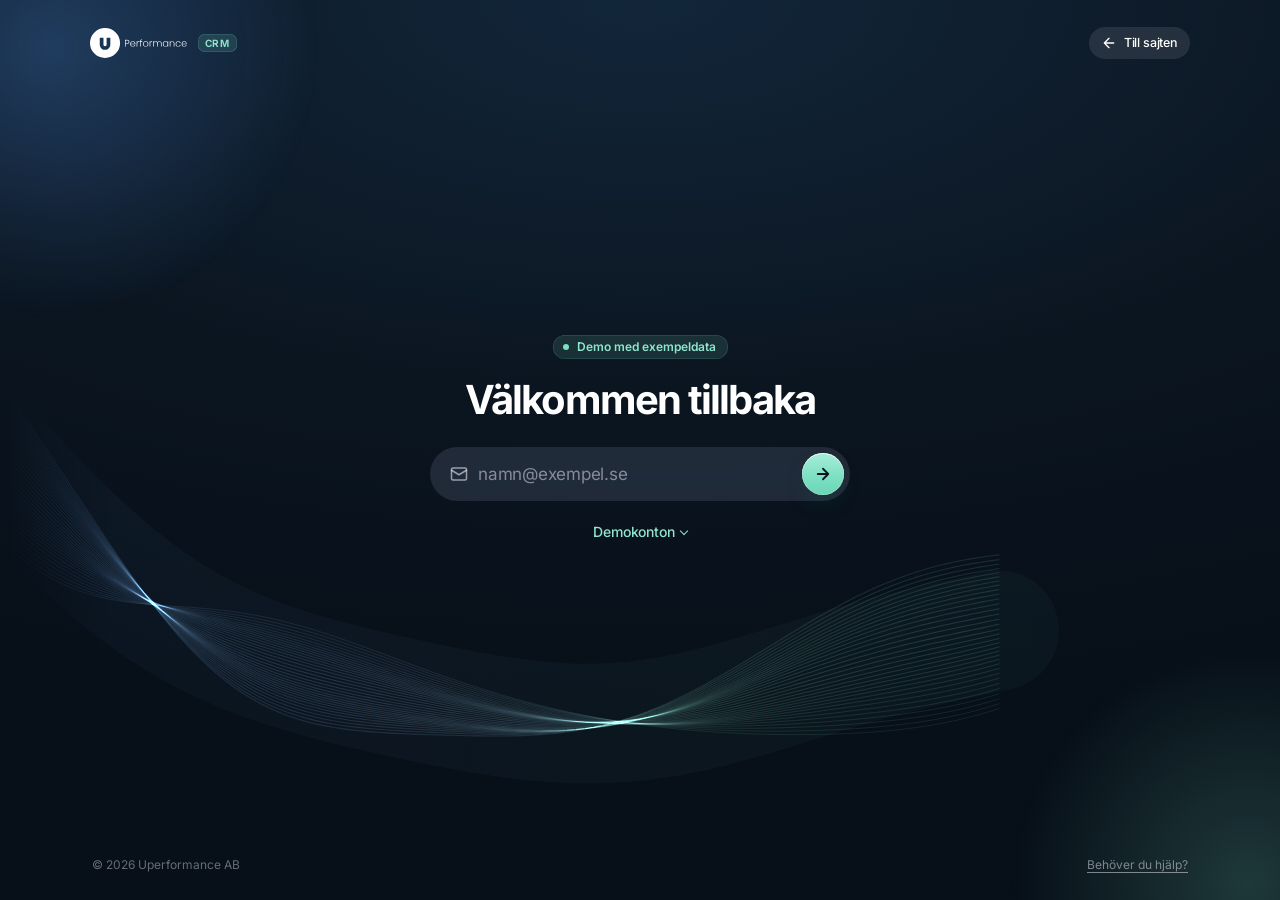
==== commit 26553610: "Uppdaterad visningsversion" ====
--- a/crm/logga-in.html
+++ b/crm/logga-in.html
@@ -21,13 +21,15 @@
 <link rel="stylesheet" href="logga-in.css?v=12">
 <link rel="stylesheet" href="../assets/logga.css?v=4">
 <link rel="stylesheet" href="logga-in-apple.css?v=21">
+<link rel="stylesheet" href="laddning.css?v=6">
 <script src="../assets/overgang.js?v=3"></script>
 <script src="portal.js?v=5" defer></script>
 <script src="lager.js?v=26" defer></script>
 <script src="data.js?v=25" defer></script>
 <script src="../assets/logga.js?v=1" defer></script>
 <script src="qr.js?v=1" defer></script>
-<script src="logga-in.js?v=23" defer></script>
+<script src="laddning.js?v=9" defer></script>
+<script src="logga-in.js?v=26" defer></script>
 </head>
 <body class="li-sida">
 <svg width="0" height="0" style="position:absolute" aria-hidden="true" focusable="false">
--- a/crm/laddning.css
+++ b/crm/laddning.css
@@ -0,0 +1,84 @@
+/* Laddningen in i CRM:et – virveln (laddning.js). Samma bläck, norrsken och mint/is som inloggningen.
+   Linjerna ritas på canvas i en egen tråd. Allt annat som rör sig är CSS-animationer av transform/opacity på egna lager
+   (will-change) – de går på grafikkortet och står aldrig still medan CRM:et laddar på huvudtråden. */
+
+/* Före första målningen i CRM:et: bläcket täcker sidan tills lagret finns (inget vitt blink mellan sidorna) */
+html[data-laddar] { background: #0b1520; overflow: hidden; } /* släpps först när lagret är osynligt (stada) */
+html[data-laddar] body::before {
+  content: ''; position: fixed; inset: 0; z-index: 2147483646;
+  background: radial-gradient(120% 80% at 50% 0%, #12263a 0%, #0b1520 55%, #070f18 100%);
+}
+
+html:has(> body > .upl) { overflow: hidden; } /* ingen rullningslist bredvid virveln */
+.upl {
+  position: fixed; inset: 0; z-index: 2147483647; overflow: hidden; display: grid; place-items: center;
+  background: radial-gradient(120% 80% at 50% 0%, #12263a 0%, #0b1520 55%, #070f18 100%);
+  color: #fff; color-scheme: dark; opacity: 0; transition: opacity .7s cubic-bezier(.32, .72, 0, 1);
+  font-family: 'Inter', system-ui, sans-serif; /* samma typsnitt och radhöjd på båda sidorna – märket står på exakt samma plats */
+}
+.upl[data-in] { opacity: 1; }
+.upl[data-direkt] { transition: none; }
+.upl[data-ut] { opacity: 0; transition: opacity .8s cubic-bezier(.4, 0, .2, 1) .35s; }
+/* utgången: virveln vidgas mjukt medan den tonar bort */
+.upl-duk { transition: transform 1.1s cubic-bezier(.32, .72, 0, 1), opacity .9s ease .25s; }
+.upl[data-ut] .upl-duk { transform: scale(1.12); opacity: 0; }
+
+/* norrskenet bakom virveln, som på inloggningen */
+.upl-bak { position: absolute; inset: 0; pointer-events: none; }
+.upl-bak span { position: absolute; width: 70vmax; height: 70vmax; border-radius: 50%; filter: blur(10px); opacity: .9; }
+.upl-bak span:nth-child(1) { left: -20vmax; top: -30vmax; background: radial-gradient(closest-side, rgba(90, 160, 255, .3), transparent); }
+.upl-bak span:nth-child(2) { right: -25vmax; bottom: -35vmax; background: radial-gradient(closest-side, rgba(126, 224, 195, .22), transparent); }
+.upl-duk { position: absolute; inset: 0; width: 100%; height: 100%; }
+
+.upl-mitt { position: relative; display: grid; justify-items: center; gap: 28px; transform: translateY(-8px); }
+.upl-marke { position: relative; width: 80px; height: 80px; border-radius: 50%; box-shadow: 0 0 0 1px rgba(167, 210, 255, .25), 0 0 0 10px rgba(126, 224, 195, .06), 0 18px 50px rgba(0, 0, 0, .45); display: grid; place-items: center; }
+.upl-logga { position: relative; z-index: 1; width: 100%; height: 100%; overflow: visible; } /* står still – andningen ligger i glöden (som tonas vid sidbytet) */
+/* Ljusbanan runt märket – samma lutning (skivan) och samma takt som virvelns innersta varv (1,11 rad/s ≈ ett varv på 5,66 s).
+   Bakre halvan under märket, främre halvan över, så att banan går runt loggan. */
+.upl-bana { position: absolute; inset: -34px; pointer-events: none; }
+.upl-bana svg { width: 100%; height: 100%; overflow: visible; transform: scaleY(.5); animation: upl-varv 5.66s linear infinite; will-change: transform, opacity; transition: opacity .45s ease; }
+.upl-bana-bak { clip-path: inset(0 0 50% 0); z-index: 0; }
+.upl-bana-fram { clip-path: inset(50% 0 0 0); z-index: 2; }
+.upl-bana-spar { fill: none; stroke: rgba(167, 210, 255, .16); stroke-width: .7; }
+.upl-bana-bage { fill: none; stroke: #9ff0d8; stroke-width: 1.6; stroke-linecap: round; stroke-dasharray: 16 34; }
+.upl-bana-sken { fill: none; stroke: rgba(126, 224, 195, .28); stroke-width: 5; stroke-linecap: round; stroke-dasharray: 16 34; } /* glöden – ingen filter på SVG-former (blir fyrkantig) */
+.upl-bana-bak .upl-bana-bage { opacity: .55; }
+.upl-bana { opacity: 0; animation: upl-tona .8s ease-out .9s forwards; }
+.upl[data-direkt] .upl-bana { animation: none; opacity: 1; }
+.upl-fyll { fill: #fff; transform-origin: 198px 197.5px; animation: upl-fyll .7s cubic-bezier(.32, .72, 0, 1) .35s both; }
+.upl-ring { fill: none; stroke: #a7d2ff; stroke-width: 14; stroke-dasharray: 1; stroke-dashoffset: 1; animation: upl-ring .8s cubic-bezier(.65, 0, .35, 1) forwards; }
+.upl-u { fill: #183653; opacity: 0; animation: upl-tona .4s ease-out .75s forwards; }
+.upl-glod { position: absolute; inset: -60%; border-radius: 50%; background: radial-gradient(closest-side, rgba(126, 224, 195, .55), rgba(126, 224, 195, 0)); opacity: .5; animation: upl-glod 3.2s ease-in-out infinite; will-change: transform, opacity; }
+.upl[data-direkt] :is(.upl-fyll, .upl-ring, .upl-u, .upl-text) { animation: none; stroke-dashoffset: 0; opacity: 1; }
+
+.upl-text { margin: 0; font-size: 15px !important; line-height: 20px; height: 20px; text-shadow: 0 1px 12px rgba(5, 10, 16, .9); animation: upl-tona .6s ease-out .5s both; display: flex; align-items: baseline; gap: 2px; font-weight: 500; font-size: .9375rem; letter-spacing: -.01em; color: rgba(235, 240, 245, .82); }
+.upl-prickar { display: inline-flex; gap: 3px; margin-left: 2px; transition: opacity .35s ease; }
+.upl-prickar i { will-change: transform, opacity; width: 4px; height: 4px; border-radius: 50%; background: #7ee0c3; animation: upl-prick 1.2s ease-in-out infinite; }
+.upl-prickar i:nth-child(2) { animation-delay: .15s; }
+.upl-prickar i:nth-child(3) { animation-delay: .3s; }
+
+/* Sidbytet (data-ihop): allt som rör sig runt loggan tonar bort, så att den stilla bilden kan frysa utan att det syns.
+   Glödens behållare tonas (inte själva pulsen – den skulle hoppa), banan och prickarna likaså. I CRM:et tonar de fram igen. */
+.upl-glodram { position: absolute; inset: 0; transition: opacity .45s ease; }
+.upl[data-ihop] :is(.upl-bana svg, .upl-prickar, .upl-glodram) { opacity: 0; }
+.upl[data-ihop][data-direkt] :is(.upl-bana svg, .upl-prickar, .upl-glodram) { transition: none; }
+
+/* Utgången: märket sugs in och lyser upp, texten tonar */
+.upl-marke, .upl-duk { will-change: transform, opacity; }
+.upl[data-ut] .upl-marke { animation: upl-sug 1s cubic-bezier(.45, 0, .2, 1) forwards; }
+.upl[data-ut] .upl-text { opacity: 0; transition: opacity .25s; }
+
+@keyframes upl-andas { 50% { transform: scale(1.035); } }
+@keyframes upl-varv { from { transform: scaleY(.5) rotate(0deg); } to { transform: scaleY(.5) rotate(360deg); } }
+@keyframes upl-glod { 50% { transform: scale(1.14); opacity: .8; } }
+@keyframes upl-ring { to { stroke-dashoffset: 0; } }
+@keyframes upl-fyll { from { transform: scale(0); } }
+@keyframes upl-tona { to { opacity: 1; } }
+@keyframes upl-prick { 0%, 80%, 100% { transform: translateY(0); opacity: .35; } 40% { transform: translateY(-4px); opacity: 1; } }
+@keyframes upl-sug { 35% { transform: scale(.9); } 100% { transform: scale(1.35); opacity: 0; } }
+
+@media (prefers-reduced-motion: reduce) {
+  .upl, .upl[data-ut] { transition: opacity .25s; }
+  .upl *, .upl[data-ut] .upl-marke { animation: none !important; }
+  .upl-ring { stroke-dashoffset: 0; } .upl-u { opacity: 1; }
+}
